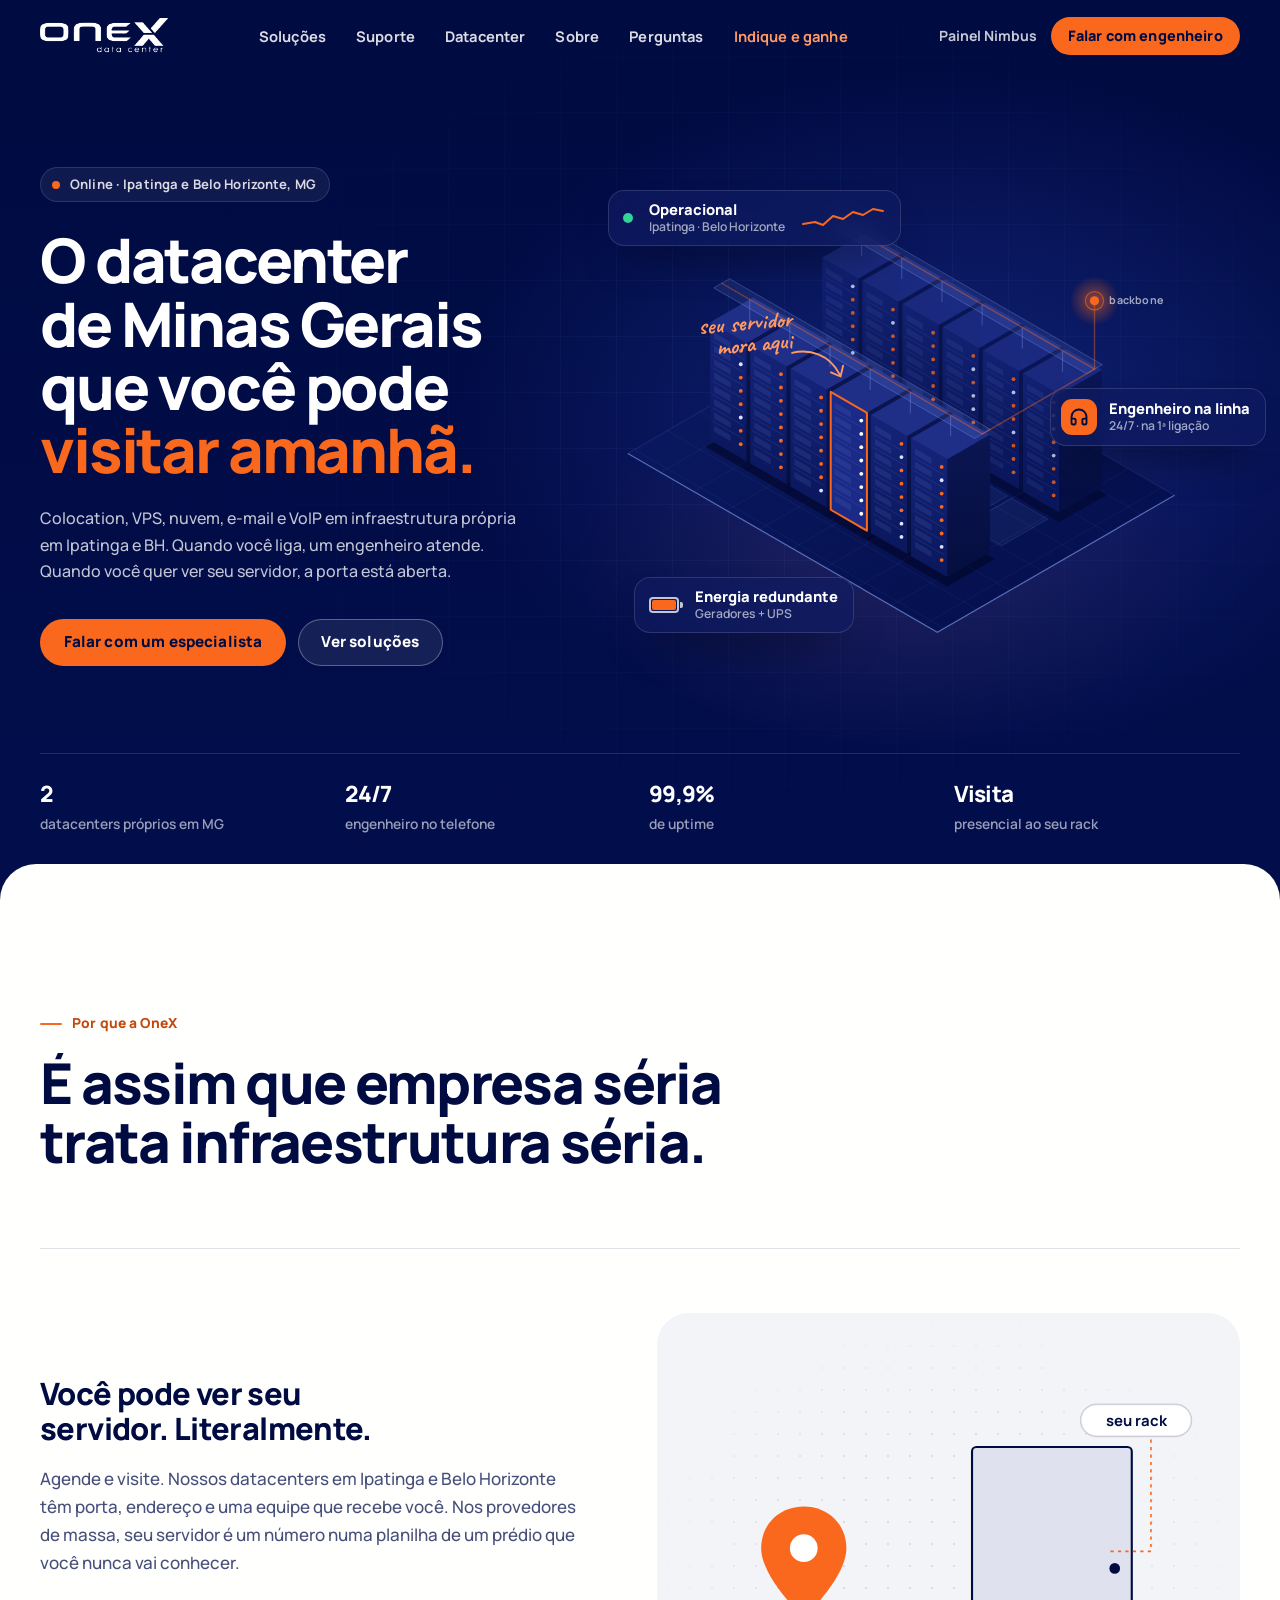
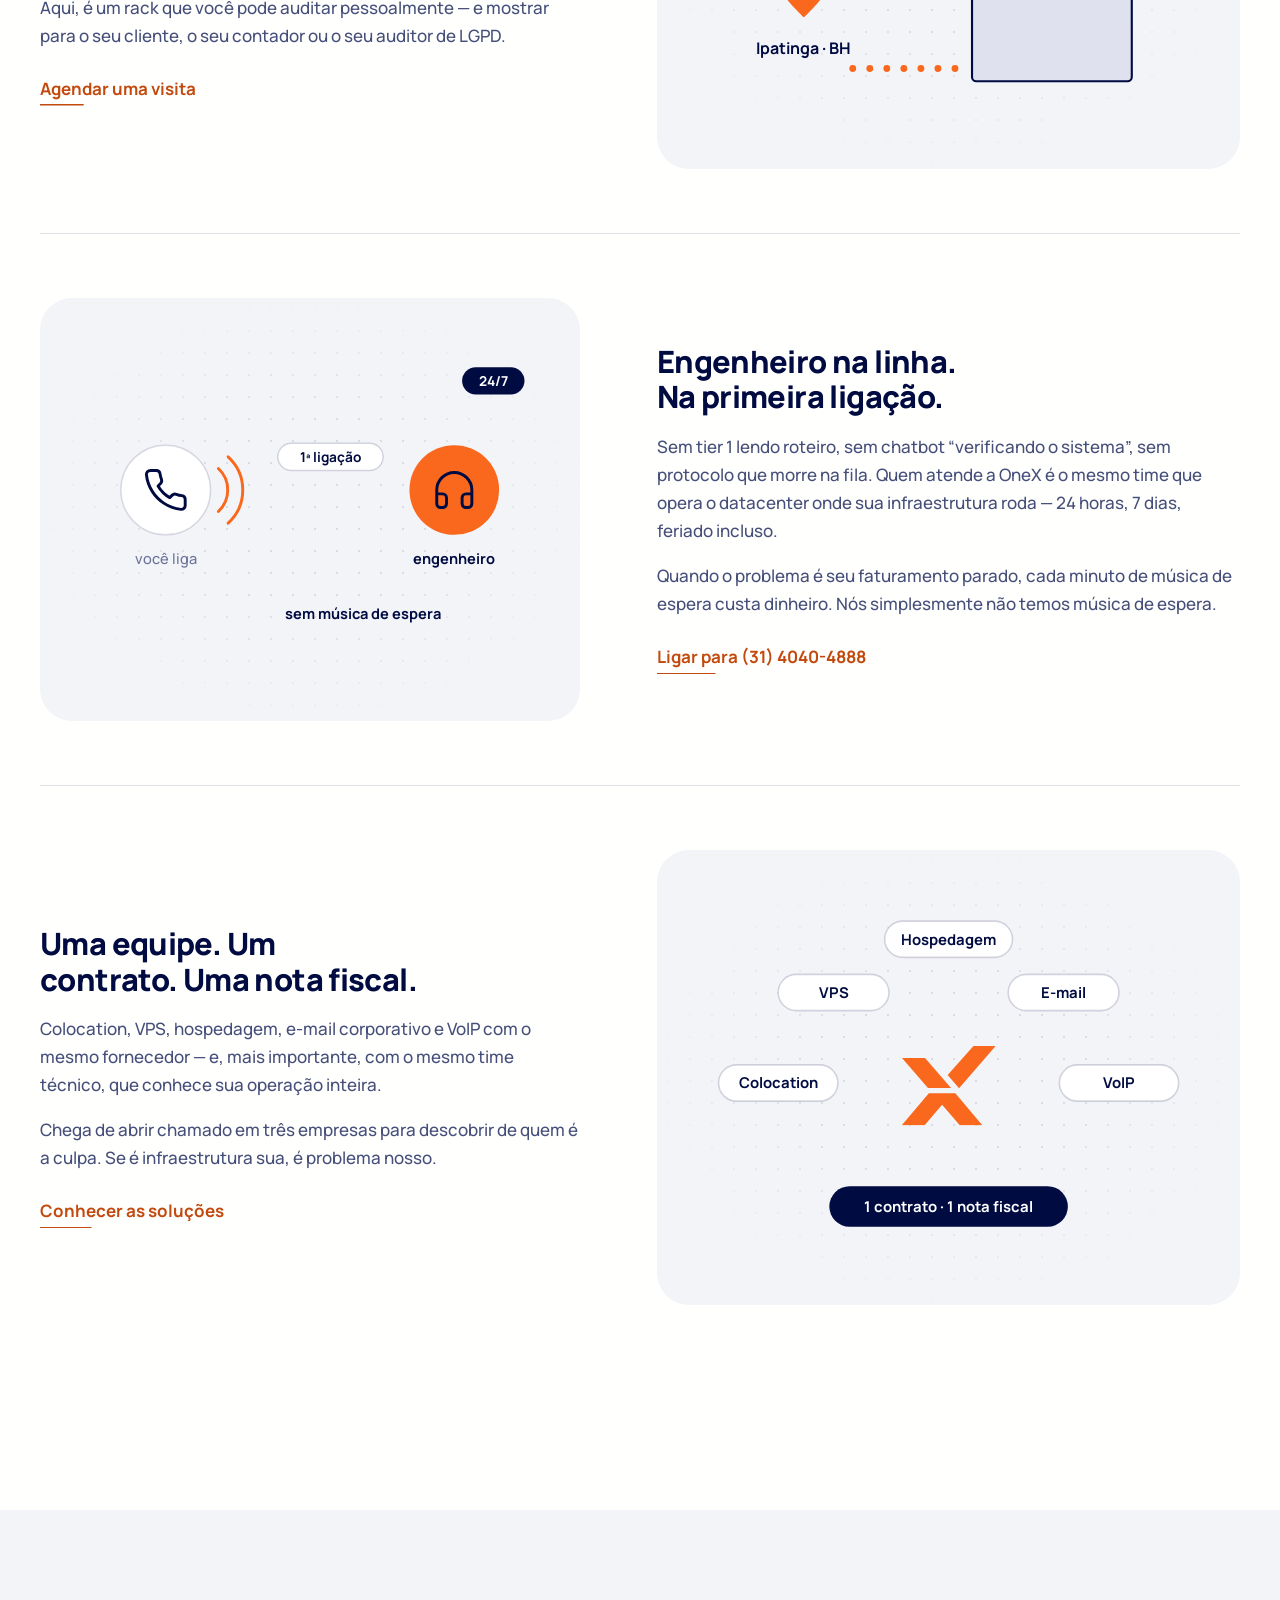
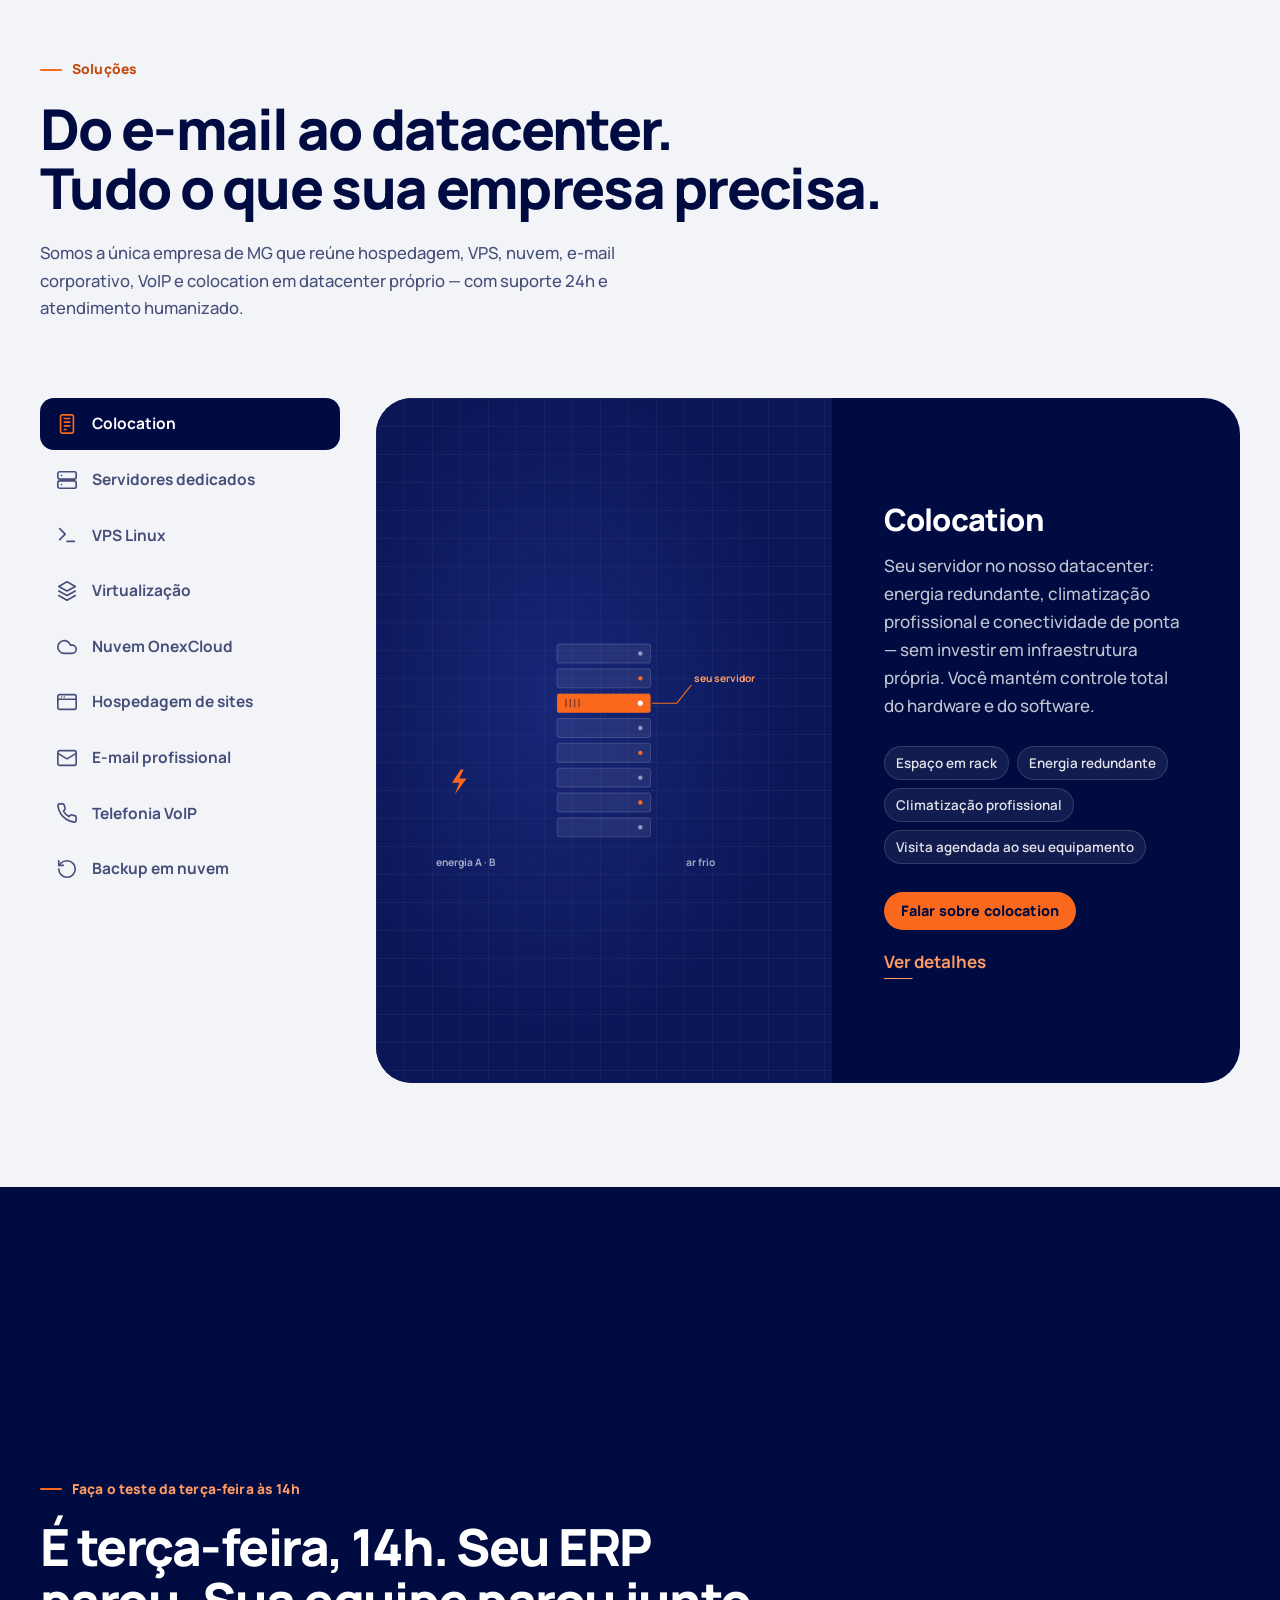
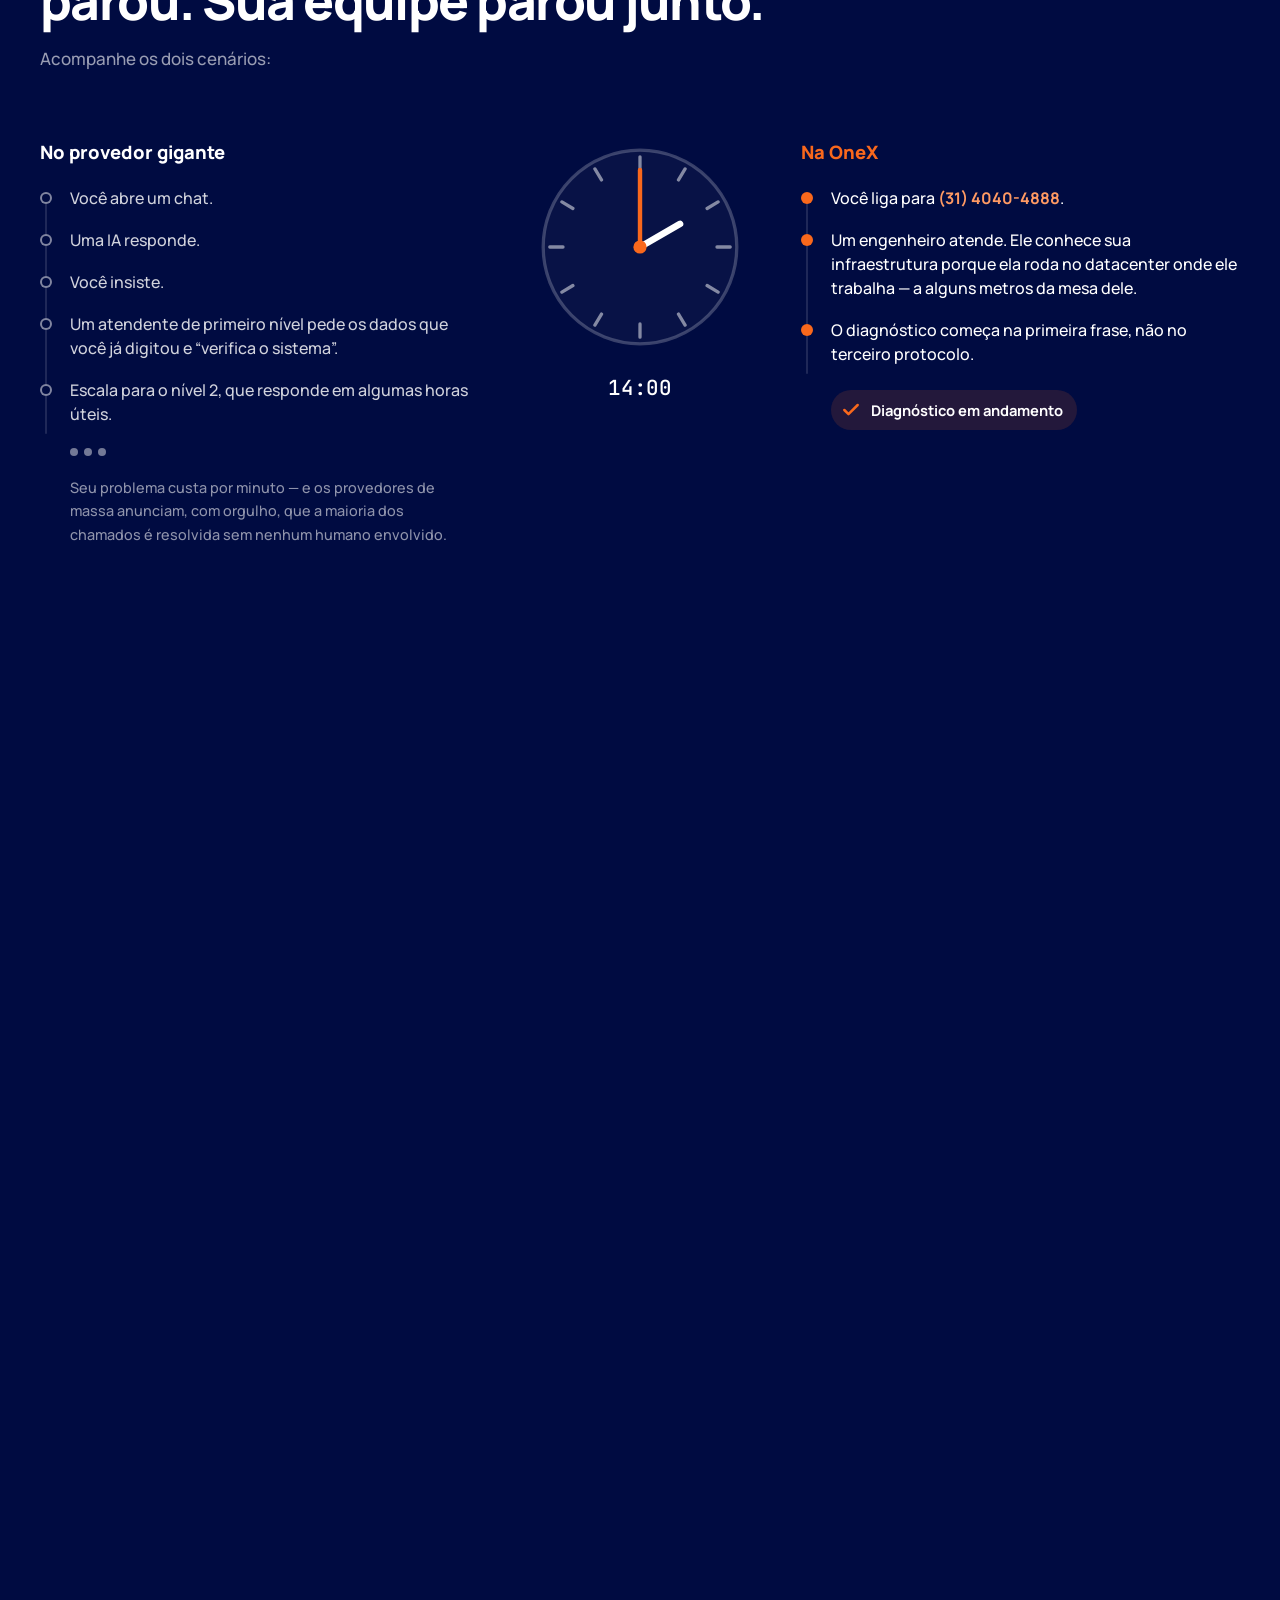
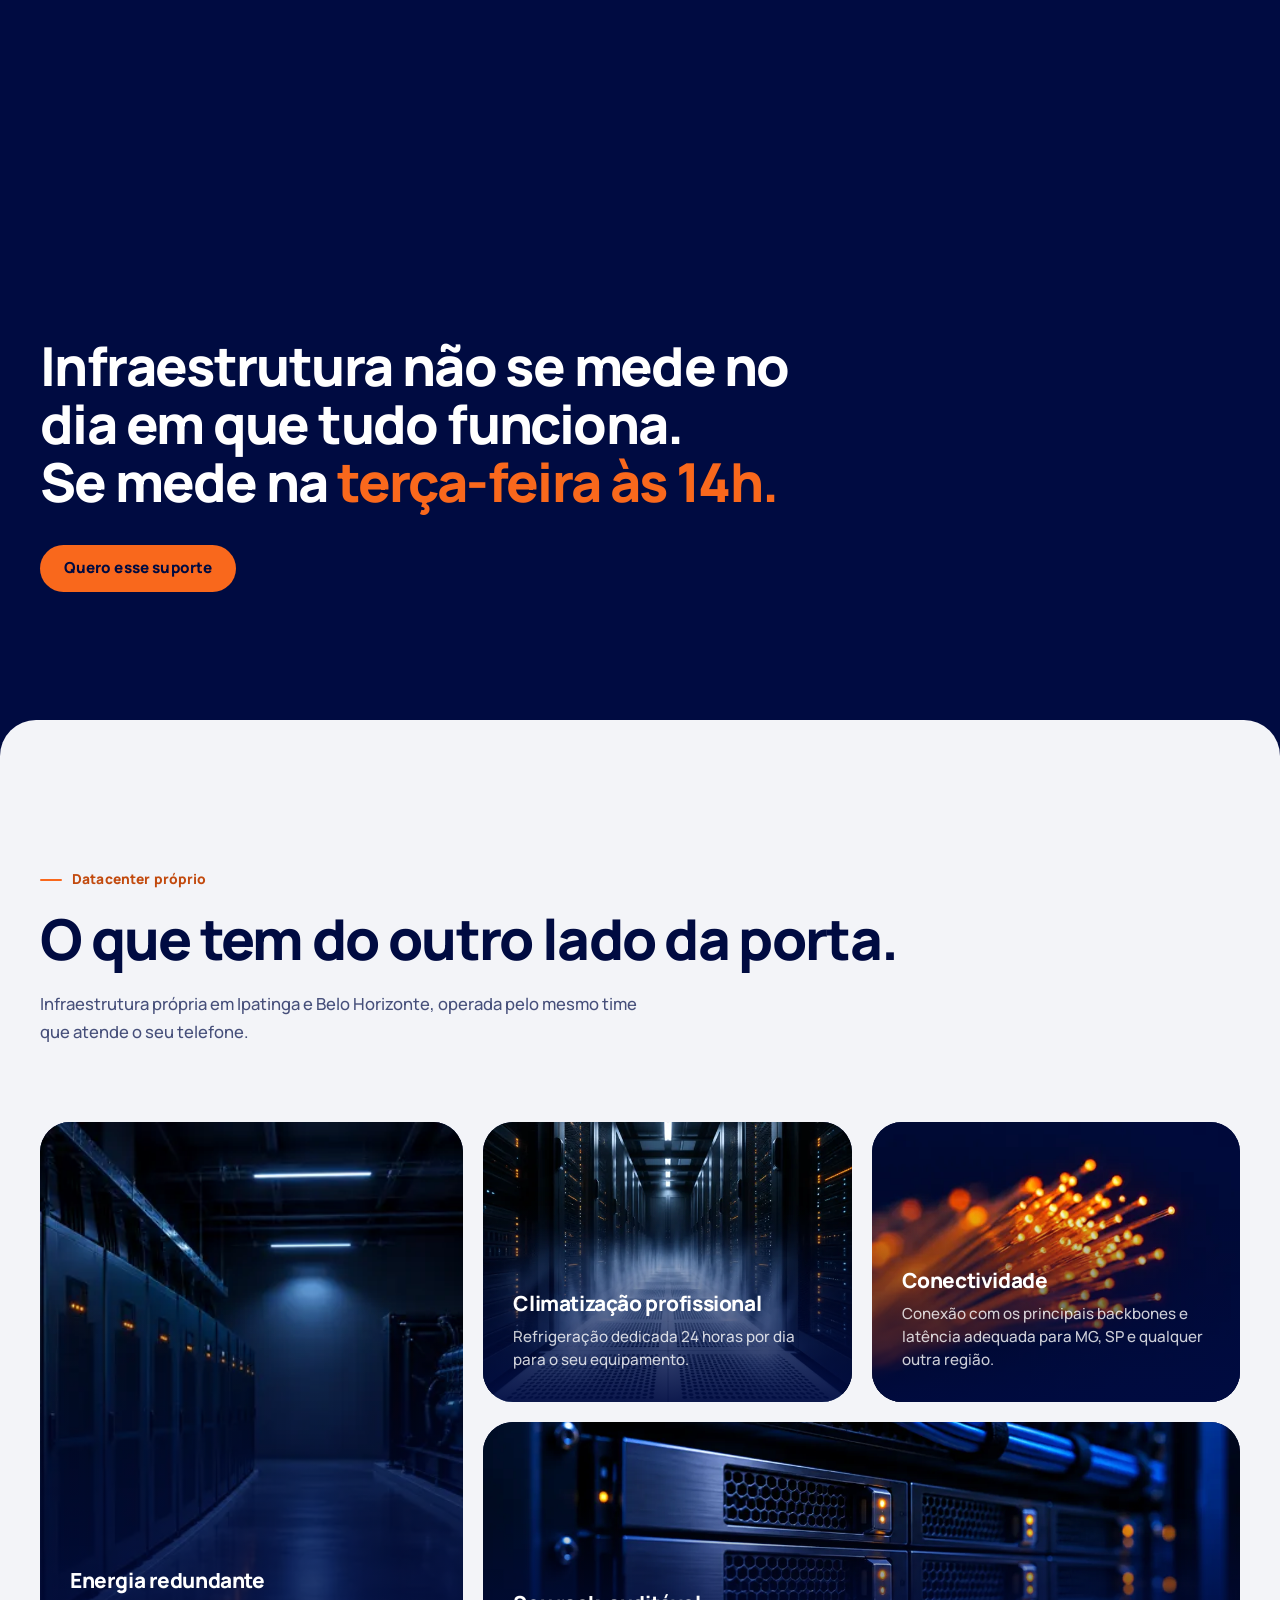
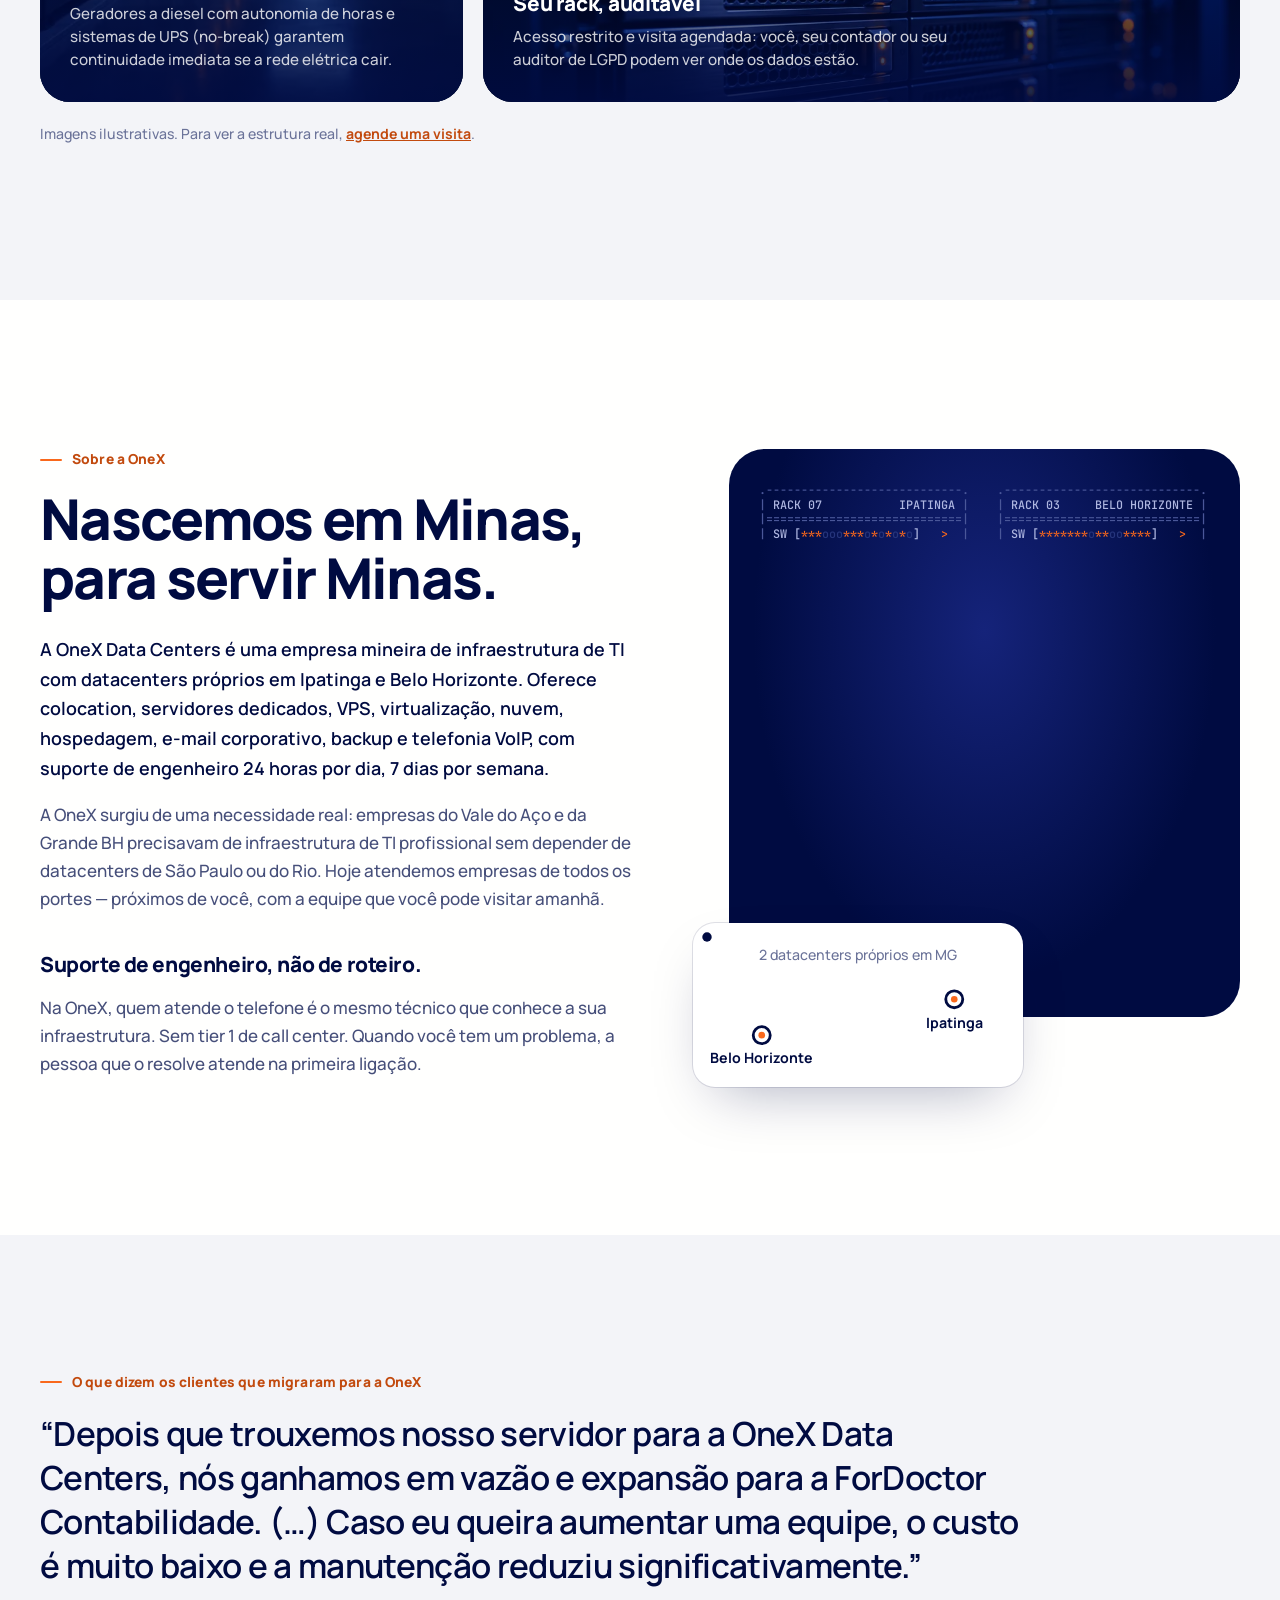
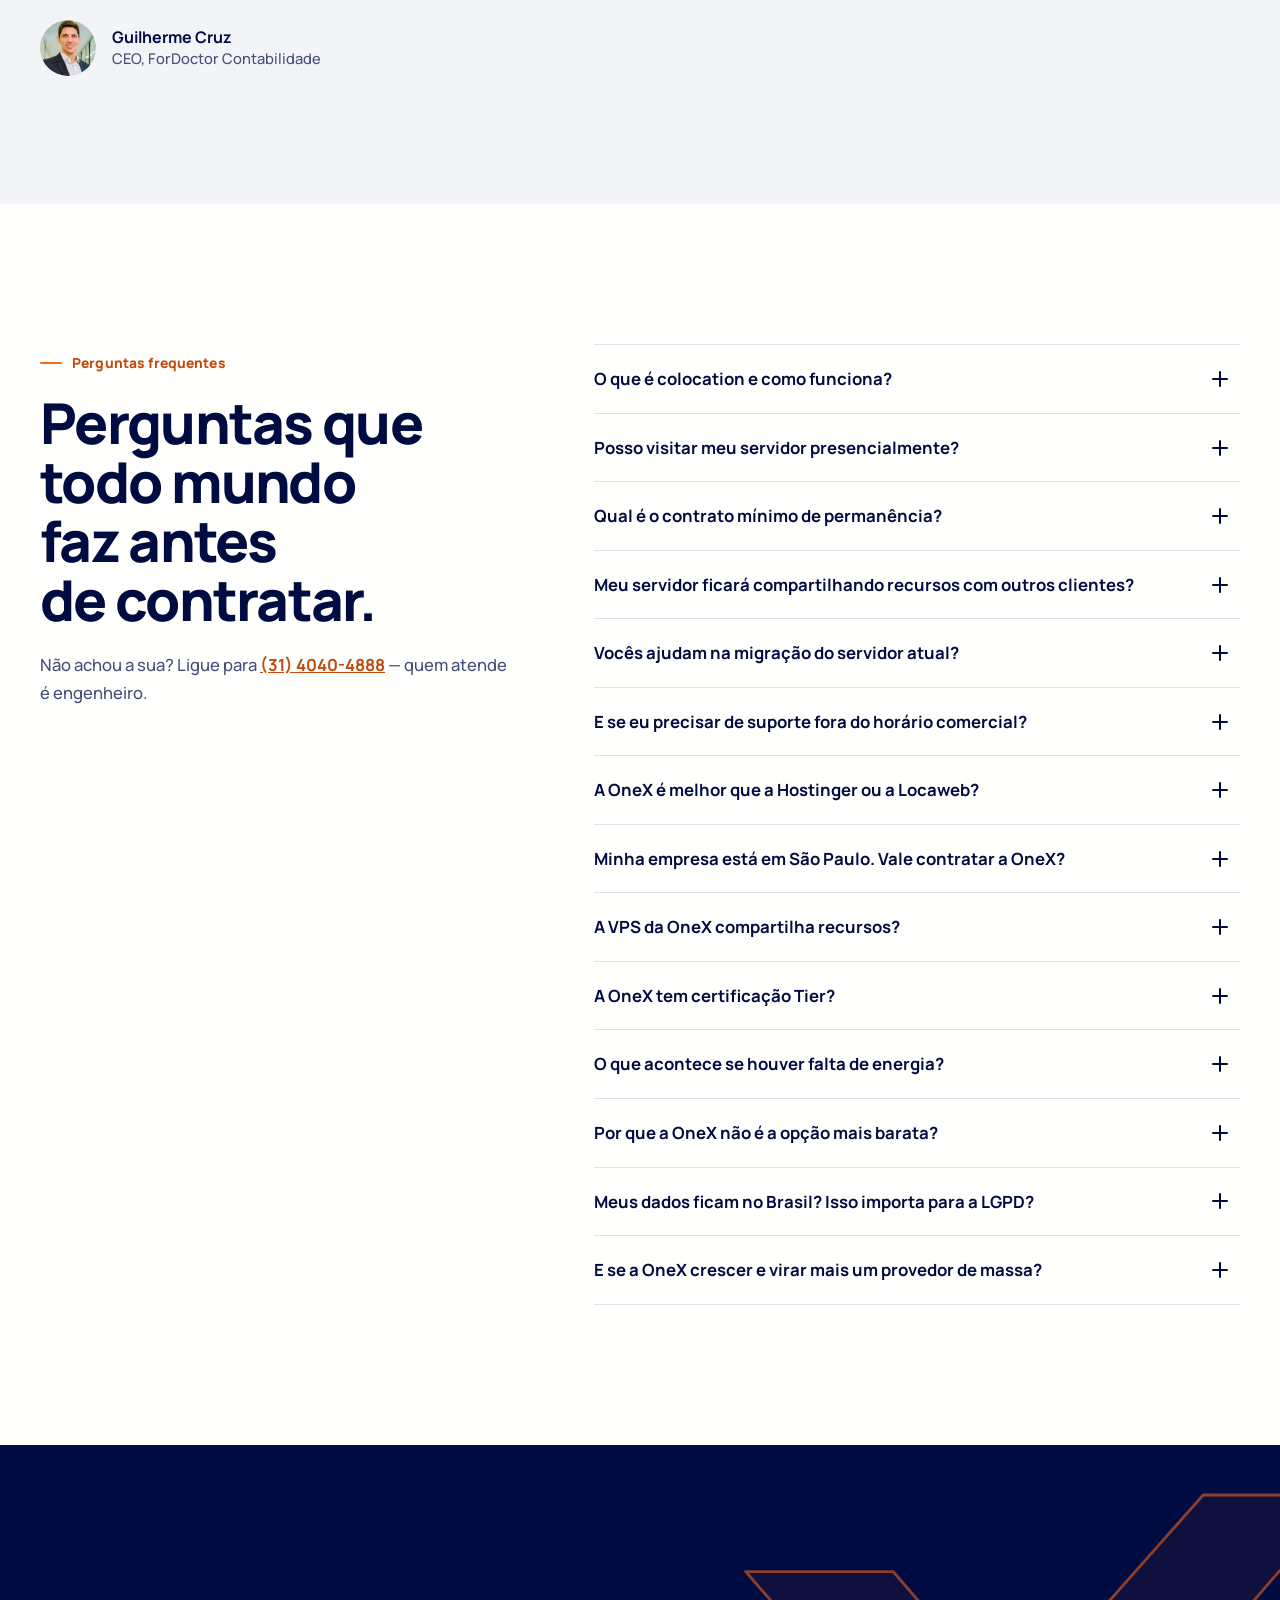
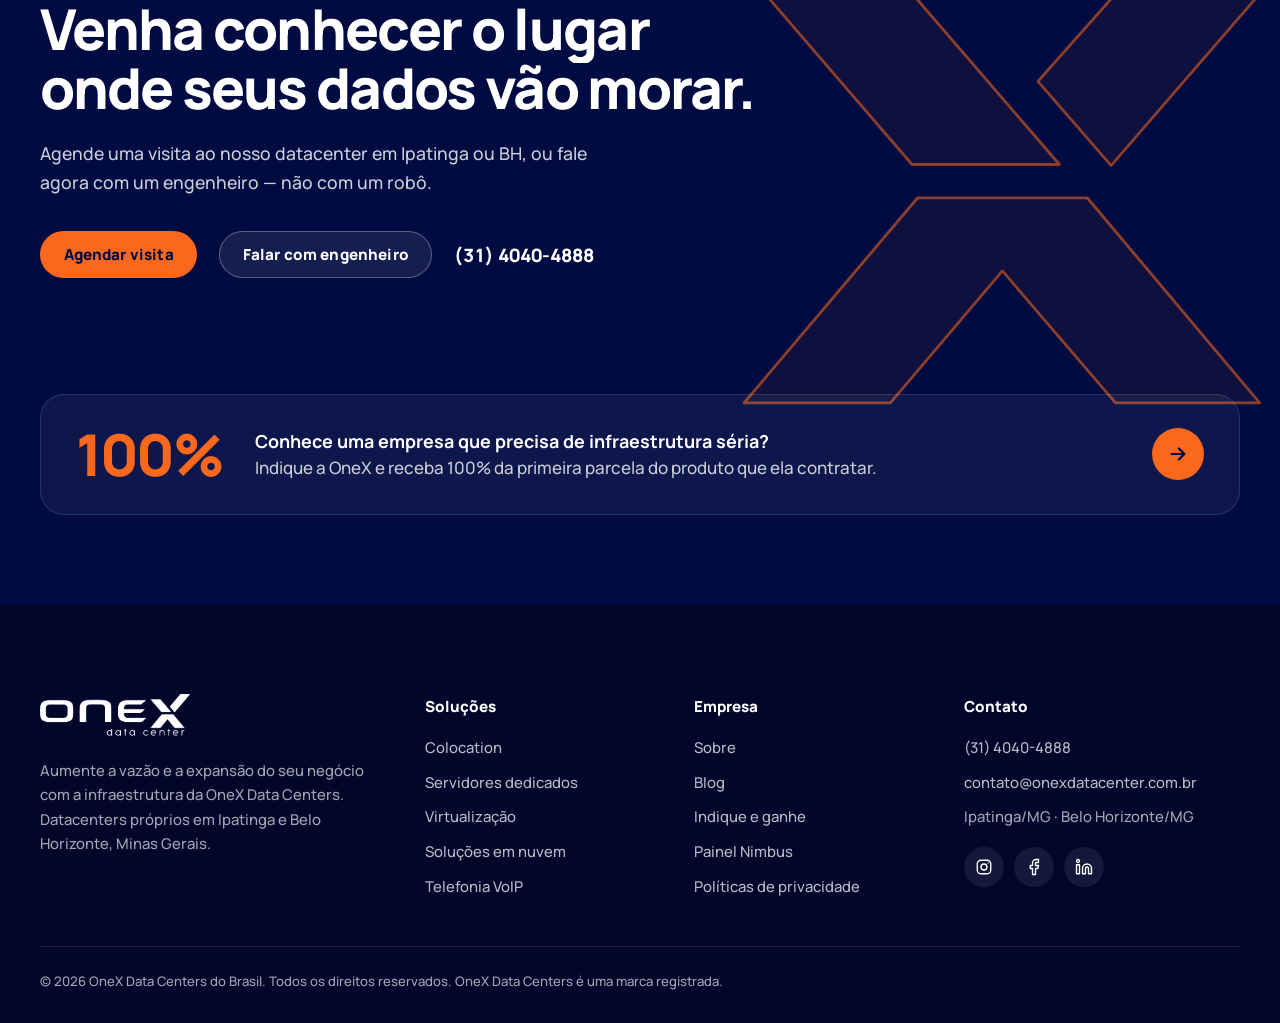
==== index.html @ 3e9af8ff "Site principal da OneX Data Centers Nova home em HTML, CSS e JS puros (sem build): intro "power on"," ====
<!doctype html>
<html lang="pt-BR">
<head>
<meta charset="utf-8">
<meta name="viewport" content="width=device-width, initial-scale=1">
<title>OneX Data Centers | Datacenter em Minas Gerais: colocation, VPS, cloud e VoIP</title>
<meta name="description" content="Datacenter próprio em Ipatinga e Belo Horizonte (MG). Colocation, servidores dedicados, VPS, nuvem, hospedagem, e-mail corporativo e telefonia VoIP com engenheiro no telefone 24/7. Agende uma visita.">
<link rel="canonical" href="https://onexdc.com.br/">
<meta name="robots" content="index, follow, max-image-preview:large, max-snippet:-1">
<meta name="theme-color" content="#000B41">
<meta name="color-scheme" content="light">
<meta name="author" content="OneX Data Centers">
<meta name="geo.region" content="BR-MG">
<meta name="geo.placename" content="Ipatinga; Belo Horizonte">

<meta property="og:locale" content="pt_BR">
<meta property="og:type" content="website">
<meta property="og:site_name" content="OneX Data Centers">
<meta property="og:title" content="OneX Data Centers: o datacenter de Minas Gerais que você pode visitar">
<meta property="og:description" content="Colocation, VPS, nuvem, e-mail e VoIP em infraestrutura própria em Ipatinga e BH. Quando você liga, um engenheiro atende.">
<meta property="og:url" content="https://onexdc.com.br/">
<meta property="og:image" content="https://onexdc.com.br/assets/img/og-onex.jpg">
<meta property="og:image:width" content="1200">
<meta property="og:image:height" content="630">
<meta property="og:image:alt" content="Ilustração isométrica de um datacenter com racks de luzes laranja sobre azul-marinho e o título O datacenter de Minas Gerais que você pode visitar amanhã">
<meta name="twitter:card" content="summary_large_image">
<meta name="twitter:title" content="OneX Data Centers: o datacenter de Minas Gerais que você pode visitar">
<meta name="twitter:description" content="Colocation, VPS, nuvem, e-mail e VoIP em infraestrutura própria em Ipatinga e BH, com engenheiro no telefone 24/7.">
<meta name="twitter:image" content="https://onexdc.com.br/assets/img/og-onex.jpg">

<link rel="icon" href="assets/img/favicon-32.png" sizes="32x32" type="image/png">
<link rel="apple-touch-icon" href="assets/img/apple-touch-icon.png">
<link rel="preconnect" href="https://fonts.googleapis.com">
<link rel="preconnect" href="https://fonts.gstatic.com" crossorigin>
<!-- Tipografia igual à da página OnexCloud: Manrope (texto) + Caveat (acento manuscrito); JetBrains Mono só no terminal/ASCII -->
<link rel="stylesheet" href="https://fonts.googleapis.com/css2?family=Manrope:wght@400;500;600;700;800;900&amp;family=Caveat:wght@600;700&amp;family=JetBrains+Mono:wght@400;500&amp;display=swap">
<link rel="stylesheet" href="assets/css/onex.css?v=1.0.0">

<!-- Decide antes da 1ª pintura: intro (1x por sessão), modo estático (?fx=0) e movimento reduzido -->
<script>(function(){var d=document.documentElement;d.classList.add("js");try{var q=location.search,rm=matchMedia("(prefers-reduced-motion: reduce)").matches;
if(/[?&]fx=0/.test(q)){d.classList.add("fx-off");return}
if(!rm)d.classList.add("fx");
if(/[?&]intro=0/.test(q))return;
var forcar=/[?&]intro=1/.test(q);
if(!forcar&&(rm||location.hash||document.hidden||window.pageYOffset>4||sessionStorage.getItem("onex-intro")==="1"))return;
d.classList.add("intro-active")}catch(e){}})();</script>

<!-- dados:inicio -->
<script type="application/ld+json">
{
  "@context": "https://schema.org",
  "@graph": [
    {
      "@type": "Organization",
      "@id": "https://onexdc.com.br/#organization",
      "name": "OneX Data Centers",
      "legalName": "OneX Data Centers do Brasil",
      "url": "https://onexdc.com.br/",
      "logo": "https://onexdc.com.br/wp-content/uploads/2024/10/Logo-cinza.webp",
      "image": "https://onexdc.com.br/assets/img/og-onex.jpg",
      "description": "Empresa mineira de infraestrutura de TI com datacenters próprios em Ipatinga e Belo Horizonte (MG). Oferece colocation, servidores dedicados, VPS, virtualização, nuvem, hospedagem, e-mail corporativo, backup e telefonia VoIP, com suporte de engenheiro 24 horas, 7 dias por semana.",
      "email": "contato@onexdatacenter.com.br",
      "telephone": "+55-31-4040-4888",
      "areaServed": [
        { "@type": "State", "name": "Minas Gerais" },
        { "@type": "Country", "name": "Brasil" }
      ],
      "location": [
        { "@type": "Place", "name": "Datacenter OneX Ipatinga", "address": { "@type": "PostalAddress", "addressLocality": "Ipatinga", "addressRegion": "MG", "addressCountry": "BR" } },
        { "@type": "Place", "name": "Datacenter OneX Belo Horizonte", "address": { "@type": "PostalAddress", "addressLocality": "Belo Horizonte", "addressRegion": "MG", "addressCountry": "BR" } }
      ],
      "contactPoint": [
        {
          "@type": "ContactPoint",
          "telephone": "+55-31-4040-4888",
          "contactType": "technical support",
          "availableLanguage": "pt-BR",
          "hoursAvailable": { "@type": "OpeningHoursSpecification", "dayOfWeek": ["Monday", "Tuesday", "Wednesday", "Thursday", "Friday", "Saturday", "Sunday"], "opens": "00:00", "closes": "23:59" }
        },
        { "@type": "ContactPoint", "telephone": "+55-31-4040-4888", "email": "contato@onexdatacenter.com.br", "contactType": "sales", "availableLanguage": "pt-BR" }
      ],
      "sameAs": [
        "https://www.instagram.com/onexdc/",
        "https://www.facebook.com/onexdcenter/",
        "https://www.linkedin.com/company/onex-dc/"
      ],
      "hasOfferCatalog": {
        "@type": "OfferCatalog",
        "name": "Soluções OneX Data Centers",
        "itemListElement": [
          { "@type": "Offer", "itemOffered": { "@type": "Service", "name": "Colocation", "description": "Seu servidor no datacenter da OneX com energia redundante, climatização profissional e conectividade." } },
          { "@type": "Offer", "itemOffered": { "@type": "Service", "name": "Servidores dedicados", "description": "Servidores e área dedicada sob medida, com 100% dos recursos para a sua aplicação." } },
          { "@type": "Offer", "itemOffered": { "@type": "Service", "name": "VPS Linux", "description": "4 GB de RAM, 2 vCPU dedicadas, 120 GB, acesso root, IP dedicado e transferência ilimitada." } },
          { "@type": "Offer", "itemOffered": { "@type": "Service", "name": "Virtualização", "description": "Máquinas virtuais isoladas com failover automático e snapshots." } },
          { "@type": "Offer", "itemOffered": { "@type": "Service", "name": "OnexCloud (nuvem corporativa)", "description": "Arquivos, calendários e contatos sincronizados numa nuvem hospedada em Minas Gerais, com backup incluso." } },
          { "@type": "Offer", "priceSpecification": { "@type": "UnitPriceSpecification", "price": "29.90", "priceCurrency": "BRL", "unitCode": "MON" }, "itemOffered": { "@type": "Service", "name": "Hospedagem de sites", "description": "2 vCPU, 4 GB de RAM, 20 GB SSD, tráfego e banco de dados ilimitados." } },
          { "@type": "Offer", "itemOffered": { "@type": "Service", "name": "E-mail profissional com domínio", "description": "Antispam, antivírus, SSL, POP3 e IMAP e 10 GB por usuário em datacenter mineiro." } },
          { "@type": "Offer", "priceSpecification": { "@type": "UnitPriceSpecification", "price": "99.00", "priceCurrency": "BRL", "unitCode": "MON" }, "itemOffered": { "@type": "Service", "name": "Telefonia VoIP — Plano Essencial", "description": "Chamadas locais ilimitadas." } },
          { "@type": "Offer", "priceSpecification": { "@type": "UnitPriceSpecification", "price": "199.00", "priceCurrency": "BRL", "unitCode": "MON" }, "itemOffered": { "@type": "Service", "name": "Telefonia VoIP — Plano Profissional", "description": "Ligações nacionais e internacionais e PABX virtual." } },
          { "@type": "Offer", "itemOffered": { "@type": "Service", "name": "Backup em nuvem", "description": "Backup automatizado diário com retenção configurável, restaurado a partir do datacenter em MG." } }
        ]
      }
    },
    {
      "@type": "WebSite",
      "@id": "https://onexdc.com.br/#website",
      "url": "https://onexdc.com.br/",
      "name": "OneX Data Centers",
      "inLanguage": "pt-BR",
      "publisher": { "@id": "https://onexdc.com.br/#organization" }
    },
    {
      "@type": "WebPage",
      "@id": "https://onexdc.com.br/#webpage",
      "url": "https://onexdc.com.br/",
      "name": "OneX Data Centers | Datacenter em Minas Gerais: colocation, VPS, cloud e VoIP",
      "description": "Datacenter próprio em Ipatinga e Belo Horizonte (MG). Colocation, servidores dedicados, VPS, nuvem, hospedagem, e-mail corporativo e telefonia VoIP com engenheiro no telefone 24/7.",
      "inLanguage": "pt-BR",
      "isPartOf": { "@id": "https://onexdc.com.br/#website" },
      "about": { "@id": "https://onexdc.com.br/#organization" },
      "primaryImageOfPage": { "@type": "ImageObject", "url": "https://onexdc.com.br/assets/img/og-onex.jpg", "width": 1200, "height": 630 },
      "speakable": { "@type": "SpeakableSpecification", "cssSelector": [".hero__titulo", ".hero__texto", "#resumo"] }
    }
  ]
}
</script>
<!-- dados:fim -->
<!-- faq-jsonld:inicio -->
<script type="application/ld+json">
{
  "@context": "https://schema.org",
  "@type": "FAQPage",
  "@id": "https://onexdc.com.br/#faq",
  "mainEntity": [
    {
      "@type": "Question",
      "name": "O que é colocation e como funciona?",
      "acceptedAnswer": {
        "@type": "Answer",
        "text": "Colocation é trazer o seu servidor físico para o datacenter da OneX: nós fornecemos espaço em rack, energia redundante, refrigeração e conectividade, e você mantém controle total do hardware e do software."
      }
    },
    {
      "@type": "Question",
      "name": "Posso visitar meu servidor presencialmente?",
      "acceptedAnswer": {
        "@type": "Answer",
        "text": "Sim. Agendando com a nossa equipe, você pode ir pessoalmente ao datacenter para manutenção ou inspeção. Você sempre sabe onde o seu equipamento está."
      }
    },
    {
      "@type": "Question",
      "name": "Qual é o contrato mínimo de permanência?",
      "acceptedAnswer": {
        "@type": "Answer",
        "text": "Os contratos começam em 12 meses, sem cláusulas abusivas. Há flexibilidade para diferentes necessidades — fale com a nossa equipe."
      }
    },
    {
      "@type": "Question",
      "name": "Meu servidor ficará compartilhando recursos com outros clientes?",
      "acceptedAnswer": {
        "@type": "Answer",
        "text": "Não. No colocation o seu servidor é exclusivo — hardware dedicado, sem impacto de outros clientes. Essa é a principal diferença entre colocation e hospedagem compartilhada."
      }
    },
    {
      "@type": "Question",
      "name": "Vocês ajudam na migração do servidor atual?",
      "acceptedAnswer": {
        "@type": "Answer",
        "text": "Sim. A equipe técnica da OneX cuida da migração: mapeia seus serviços atuais, define uma janela com mínimo impacto e executa a transferência com acompanhamento em tempo real. Para a maioria dos clientes, o processo termina em menos de 24 horas sem interrupção do serviço."
      }
    },
    {
      "@type": "Question",
      "name": "E se eu precisar de suporte fora do horário comercial?",
      "acceptedAnswer": {
        "@type": "Answer",
        "text": "A estrutura da OneX opera 24 horas por dia, 7 dias por semana, incluindo feriados. Para clientes com monitoramento ativo, acompanhamos qualquer anomalia em tempo real."
      }
    },
    {
      "@type": "Question",
      "name": "A OneX é melhor que a Hostinger ou a Locaweb?",
      "acceptedAnswer": {
        "@type": "Answer",
        "text": "Depende do que você precisa. Se a prioridade é preço baixo e autoatendimento, talvez não. Se você quer suporte real com engenheiro, dados em datacenter próprio no Brasil, possibilidade de visita presencial e SLA com contrato, a OneX entrega o que provedores nacionais de massa não conseguem: infraestrutura própria em Minas Gerais, atendimento 24/7 e sem burocracia."
      }
    },
    {
      "@type": "Question",
      "name": "Minha empresa está em São Paulo. Vale contratar a OneX?",
      "acceptedAnswer": {
        "@type": "Answer",
        "text": "Sim. A OneX atende clientes de todo o Brasil. Para empresas que precisam de compliance, auditoria presencial ou simplesmente querem saber onde seus dados estão fisicamente, ter um datacenter visitável em MG é um diferencial real — e a conexão com os principais backbones garante latência adequada para SP e qualquer outra região."
      }
    },
    {
      "@type": "Question",
      "name": "A VPS da OneX compartilha recursos?",
      "acceptedAnswer": {
        "@type": "Answer",
        "text": "Não. As VPS da OneX têm recursos dedicados: CPU, memória RAM e armazenamento são alocados exclusivamente para o seu servidor, o que garante estabilidade e desempenho previsível, inclusive em picos de uso."
      }
    },
    {
      "@type": "Question",
      "name": "A OneX tem certificação Tier?",
      "acceptedAnswer": {
        "@type": "Answer",
        "text": "Os datacenters da OneX são projetados seguindo os padrões de infraestrutura Tier, com redundância de energia, refrigeração e conectividade. Para informações sobre certificações específicas e nível atual, fale com a equipe técnica."
      }
    },
    {
      "@type": "Question",
      "name": "O que acontece se houver falta de energia?",
      "acceptedAnswer": {
        "@type": "Answer",
        "text": "Seus servidores continuam funcionando. O datacenter opera com energia redundante: geradores a diesel com autonomia de horas e sistemas de UPS (no-break) que garantem continuidade imediata quando a rede elétrica cai."
      }
    },
    {
      "@type": "Question",
      "name": "Por que a OneX não é a opção mais barata?",
      "acceptedAnswer": {
        "@type": "Answer",
        "text": "Porque R$ 5,99 por mês não paga um engenheiro de plantão, energia redundante com geradores e um datacenter que recebe visitas. O preço da OneX paga exatamente isso. Se o seu projeto é um site pessoal, um provedor de massa provavelmente resolve; se é a operação da sua empresa, o barato aparece na fatura da primeira parada."
      }
    },
    {
      "@type": "Question",
      "name": "Meus dados ficam no Brasil? Isso importa para a LGPD?",
      "acceptedAnswer": {
        "@type": "Answer",
        "text": "Ficam em Minas Gerais, em datacenter próprio, com endereço que você pode visitar e auditar. Para compliance e LGPD, saber a localização física e a jurisdição dos seus dados virou item de auditoria — e “em algum lugar da nuvem” não é uma resposta que passa em auditoria."
      }
    },
    {
      "@type": "Question",
      "name": "E se a OneX crescer e virar mais um provedor de massa?",
      "acceptedAnswer": {
        "@type": "Answer",
        "text": "O modelo da OneX é o oposto do volume: atender menos clientes, com mais profundidade, e o engenheiro que atende o telefone continua sendo quem opera o datacenter. No dia em que um chatbot atender por nós, pode cobrar esta página."
      }
    }
  ]
}
</script>
<!-- faq-jsonld:fim -->
</head>
<body>
<a class="pular" href="#conteudo">Pular para o conteúdo</a>

<!-- Símbolo X oficial (polígonos medidos no alfa do PNG oficial, viewBox 541×458) -->
<svg width="0" height="0" class="sprite" aria-hidden="true" focusable="false">
  <symbol id="x-onex" viewBox="0 0 541 458">
    <path d="M1.5 69 L134.5 69 L284.5 243 L151.5 243 Z"/>
    <path d="M414 0 L542 0 L331 244 L265 168 Z"/>
    <path d="M156.6 273 L309.5 273 L465 458 L335 458 L233 339 L132 458 L0 458 Z"/>
  </symbol>
</svg>

<header class="topo" data-topo>
  <div class="topo__barra">
    <a class="topo__logo" href="#topo" aria-label="OneX Data Centers, voltar ao início">
      <img class="topo__logo-claro" src="assets/img/logo-onex-branco.webp" width="866" height="250" alt="OneX Data Center">
      <img class="topo__logo-escuro" src="assets/img/logo-onex-cinza.webp" width="866" height="250" alt="" aria-hidden="true">
    </a>
    <nav class="topo__nav" aria-label="Seções">
      <a href="#solucoes">Soluções</a>
      <a href="#suporte">Suporte</a>
      <a href="#datacenter">Datacenter</a>
      <a href="#sobre">Sobre</a>
      <a href="#perguntas">Perguntas</a>
      <a href="../indicacao-onex/index.html" class="topo__nav-destaque">Indique e ganhe</a>
    </nav>
    <div class="topo__acoes">
      <a class="topo__painel" href="https://nimbus.onexdatacenter.com.br" rel="noopener">Painel Nimbus</a>
      <a class="btn btn--laranja btn--sm" href="https://wa.me/553140404888?text=Ol%C3%A1!%20Quero%20falar%20com%20um%20engenheiro%20da%20OneX%20sobre%20minha%20infraestrutura." rel="noopener" target="_blank">Falar com engenheiro</a>
      <button class="topo__menu" type="button" aria-expanded="false" aria-controls="menu" aria-label="Abrir menu" data-menu-botao><span></span><span></span></button>
    </div>
  </div>
</header>

<div class="menu" id="menu" data-menu hidden>
  <nav class="menu__nav" aria-label="Menu">
    <a href="#solucoes" style="--i:0">Soluções</a>
    <a href="#suporte" style="--i:1">Suporte</a>
    <a href="#datacenter" style="--i:2">Datacenter</a>
    <a href="#sobre" style="--i:3">Sobre</a>
    <a href="#perguntas" style="--i:4">Perguntas</a>
    <a href="../indicacao-onex/index.html" style="--i:5">Indique e ganhe</a>
  </nav>
  <div class="menu__rodape">
    <a class="btn btn--laranja" href="https://wa.me/553140404888?text=Ol%C3%A1!%20Quero%20falar%20com%20um%20engenheiro%20da%20OneX%20sobre%20minha%20infraestrutura." rel="noopener" target="_blank">Falar com engenheiro</a>
    <a class="menu__tel" href="tel:+553140404888">(31) 4040-4888</a>
    <a class="menu__tel" href="https://nimbus.onexdatacenter.com.br" rel="noopener">Painel Nimbus</a>
  </div>
</div>

<main id="conteudo" tabindex="-1">

  <!-- ============ HERO: datacenter isométrico animado ============ -->
  <section class="hero" id="topo" aria-labelledby="hero-titulo" data-hero>
    <div class="hero__grade">
      <div class="hero__conteudo">
        <p class="hero__status"><span class="led" aria-hidden="true"></span>Online · Ipatinga e Belo Horizonte, MG</p>
        <h1 id="hero-titulo" class="hero__titulo">
          <span class="ln" style="--n:0"><span>O datacenter de Minas Gerais</span></span>
          <span class="ln" style="--n:1"><span>que você pode <em>visitar amanhã.</em></span></span>
        </h1>
        <p class="hero__texto">Colocation, VPS, nuvem, e-mail e VoIP em infraestrutura própria em Ipatinga e BH. Quando você liga, um engenheiro atende. Quando você quer ver seu servidor, a porta está aberta.</p>
        <div class="hero__ctas">
          <a class="btn btn--laranja" href="https://wa.me/553140404888?text=Ol%C3%A1!%20Vim%20pelo%20site%20da%20OneX%20e%20quero%20falar%20com%20um%20especialista." rel="noopener" target="_blank">Falar com um especialista</a>
          <a class="btn btn--vidro" href="#solucoes">Ver soluções</a>
        </div>
      </div>

      <div class="hero__visual" data-hero-visual>
        <div class="hv-palco" data-hv-camada="1">
<!-- hero-cena:inicio -->
<svg class="hv-cena" viewBox="-310.8 -164.0 795.3 569.8" role="img" aria-label="Ilustração animada de um datacenter: duas fileiras de racks com luzes acesas, calhas de fibra levando pulsos de dados, ar frio subindo pelo corredor e o seu rack destacado em laranja." focusable="false">
<defs><linearGradient id="hv-g-piso" x1="0" y1="0" x2="1" y2="1"><stop offset="0" stop-color="#0B1A63"/><stop offset="1" stop-color="#030E4A"/></linearGradient><linearGradient id="hv-g-frente" x1="0" y1="0" x2="0" y2="1"><stop offset="0" stop-color="#15247A"/><stop offset="1" stop-color="#0A175C"/></linearGradient><linearGradient id="hv-g-lado" x1="0" y1="0" x2="0" y2="1"><stop offset="0" stop-color="#0B1652"/><stop offset="1" stop-color="#050E3F"/></linearGradient><radialGradient id="hv-g-brilho"><stop offset="0" stop-color="#F9681C" stop-opacity=".55"/><stop offset="1" stop-color="#F9681C" stop-opacity="0"/></radialGradient></defs>
<g class="hv-chao">
<polygon class="hv-piso" points="0.0,0.0 374.5,216.2 87.6,381.8 -286.8,165.6"/>
<path class="hv-grade" d="M39.8,23.0L-247.0,188.6M79.7,46.0L-207.2,211.6M119.5,69.0L-167.3,234.6M159.3,92.0L-127.5,257.6M199.2,115.0L-87.6,280.6M239.0,138.0L-47.8,303.6M278.9,161.0L-8.0,326.6M318.7,184.0L31.9,349.6M358.5,207.0L71.7,372.6M-39.8,23.0L334.6,239.2M-79.7,46.0L294.8,262.2M-119.5,69.0L255.0,285.2M-159.3,92.0L215.1,308.2M-199.2,115.0L175.3,331.2M-239.0,138.0L135.4,354.2M-278.9,161.0L95.6,377.2"/>
<path class="hv-borda d" pathLength="1" d="M-286.8,165.6L87.6,381.8L374.5,216.2"/>
<polygon class="hv-ladrilho" points="-65.7,79.4 -21.9,104.7 -77.7,136.8 -121.5,111.5"/>
<polygon class="hv-ladrilho" points="-17.1,107.4 26.7,132.7 -29.1,164.9 -72.9,139.6"/>
<polygon class="hv-ladrilho" points="31.5,135.5 75.3,160.8 19.5,193.0 -24.3,167.7"/>
<polygon class="hv-ladrilho" points="80.1,163.5 123.9,188.8 68.1,221.0 24.3,195.7"/>
<polygon class="hv-ladrilho" points="128.7,191.6 172.5,216.9 116.7,249.1 72.9,223.8"/>
<polygon class="hv-ladrilho" points="177.3,219.7 221.1,245.0 165.3,277.2 121.5,251.9"/>
</g>
<g class="hv-rack hv-rack--fundo" style="--i:0"><polygon class="hv-sombra" points="0.0,46.0 49.8,74.8 -8.0,108.1 -57.8,79.4"/><polygon class="hv-lado" points="43.8,66.7 -8.0,96.6 -8.0,-46.0 43.8,-75.9"/><polygon class="hv-frente" points="-51.8,71.3 -8.0,96.6 -8.0,-46.0 -51.8,-71.3"/><polygon class="hv-topo" points="0.0,-101.2 43.8,-75.9 -8.0,-46.0 -51.8,-71.3"/><path class="hv-u" d="M-49.0,48.1L-10.8,70.1M-49.0,32.0L-10.8,54.1M-49.0,15.9L-10.8,38.0M-49.0,-0.2L-10.8,21.9M-49.0,-16.3L-10.8,5.8M-49.0,-32.4L-10.8,-10.4M-49.0,-48.5L-10.8,-26.5"/><polygon class="hv-gaveta" points="-47.0,61.2 -27.1,72.7 -27.1,65.3 -47.0,53.8"/><polygon class="hv-gaveta" points="-47.0,45.1 -27.1,56.6 -27.1,49.2 -47.0,37.7"/><polygon class="hv-gaveta" points="-47.0,29.0 -27.1,40.5 -27.1,33.1 -47.0,21.6"/><polygon class="hv-gaveta" points="-47.0,12.9 -27.1,24.4 -27.1,17.0 -47.0,5.5"/><polygon class="hv-gaveta" points="-47.0,-3.2 -27.1,8.3 -27.1,0.9 -47.0,-10.6"/><polygon class="hv-gaveta" points="-47.0,-19.3 -27.1,-7.8 -27.1,-15.2 -47.0,-26.7"/><polygon class="hv-gaveta" points="-47.0,-35.4 -27.1,-23.9 -27.1,-31.3 -47.0,-42.8"/><polygon class="hv-gaveta" points="-47.0,-51.5 -27.1,-40.0 -27.1,-47.4 -47.0,-58.9"/><circle class="hv-led" cx="-14.7" cy="76.1" r="2.3" style="--t:2.86s;--d:0.23s"/><circle class="hv-led" cx="-14.7" cy="60.0" r="2.3" style="--t:2.55s;--d:1.01s"/><circle class="hv-led hv-led--b" cx="-14.7" cy="43.9" r="2.3" style="--t:3.69s;--d:1.18s"/><circle class="hv-led" cx="-14.7" cy="27.8" r="2.3" style="--t:2.14s;--d:1.56s"/><circle class="hv-led" cx="-14.7" cy="11.7" r="2.3" style="--t:1.60s;--d:1.00s"/><circle class="hv-led" cx="-14.7" cy="-4.4" r="2.3" style="--t:3.15s;--d:0.32s"/><circle class="hv-led" cx="-14.7" cy="-20.5" r="2.3" style="--t:2.67s;--d:0.35s"/><circle class="hv-led hv-led--b" cx="-14.7" cy="-36.6" r="2.3" style="--t:3.84s;--d:1.94s"/></g>
<g class="hv-rack hv-rack--fundo" style="--i:1"><polygon class="hv-sombra" points="48.6,74.1 98.4,102.8 40.6,136.2 -9.2,107.4"/><polygon class="hv-lado" points="92.4,94.8 40.6,124.7 40.6,-17.9 92.4,-47.8"/><polygon class="hv-frente" points="-3.2,99.4 40.6,124.7 40.6,-17.9 -3.2,-43.2"/><polygon class="hv-topo" points="48.6,-73.1 92.4,-47.8 40.6,-17.9 -3.2,-43.2"/><path class="hv-u" d="M-0.4,76.1L37.8,98.2M-0.4,60.0L37.8,82.1M-0.4,43.9L37.8,66.0M-0.4,27.8L37.8,49.9M-0.4,11.7L37.8,33.8M-0.4,-4.4L37.8,17.7M-0.4,-20.5L37.8,1.6"/><polygon class="hv-gaveta" points="1.6,89.2 21.5,100.7 21.5,93.4 1.6,81.9"/><polygon class="hv-gaveta" points="1.6,73.1 21.5,84.6 21.5,77.3 1.6,65.8"/><polygon class="hv-gaveta" points="1.6,57.0 21.5,68.5 21.5,61.2 1.6,49.7"/><polygon class="hv-gaveta" points="1.6,40.9 21.5,52.4 21.5,45.1 1.6,33.6"/><polygon class="hv-gaveta" points="1.6,24.8 21.5,36.3 21.5,29.0 1.6,17.5"/><polygon class="hv-gaveta" points="1.6,8.7 21.5,20.2 21.5,12.9 1.6,1.4"/><polygon class="hv-gaveta" points="1.6,-7.4 21.5,4.1 21.5,-3.2 1.6,-14.7"/><polygon class="hv-gaveta" points="1.6,-23.5 21.5,-12.0 21.5,-19.3 1.6,-30.8"/><circle class="hv-led hv-led--b" cx="33.9" cy="104.2" r="2.3" style="--t:2.55s;--d:1.91s"/><circle class="hv-led hv-led--b" cx="33.9" cy="88.1" r="2.3" style="--t:2.49s;--d:1.10s"/><circle class="hv-led" cx="33.9" cy="72.0" r="2.3" style="--t:2.13s;--d:0.34s"/><circle class="hv-led" cx="33.9" cy="55.9" r="2.3" style="--t:2.56s;--d:0.47s"/><circle class="hv-led" cx="33.9" cy="39.8" r="2.3" style="--t:2.26s;--d:0.31s"/><circle class="hv-led" cx="33.9" cy="23.7" r="2.3" style="--t:2.31s;--d:0.70s"/><circle class="hv-led hv-led--b" cx="33.9" cy="7.6" r="2.3" style="--t:3.81s;--d:0.48s"/><circle class="hv-led" cx="33.9" cy="-8.5" r="2.3" style="--t:2.62s;--d:0.47s"/></g>
<g class="hv-rack hv-rack--fundo" style="--i:2"><polygon class="hv-sombra" points="97.2,102.1 147.0,130.9 89.2,164.2 39.4,135.5"/><polygon class="hv-lado" points="141.0,122.8 89.2,152.7 89.2,10.1 141.0,-19.8"/><polygon class="hv-frente" points="45.4,127.4 89.2,152.7 89.2,10.1 45.4,-15.2"/><polygon class="hv-topo" points="97.2,-45.1 141.0,-19.8 89.2,10.1 45.4,-15.2"/><path class="hv-u" d="M48.2,104.2L86.4,126.3M48.2,88.1L86.4,110.2M48.2,72.0L86.4,94.1M48.2,55.9L86.4,78.0M48.2,39.8L86.4,61.9M48.2,23.7L86.4,45.8M48.2,7.6L86.4,29.7"/><polygon class="hv-gaveta" points="50.2,117.3 70.1,128.8 70.1,121.4 50.2,109.9"/><polygon class="hv-gaveta" points="50.2,101.2 70.1,112.7 70.1,105.3 50.2,93.8"/><polygon class="hv-gaveta" points="50.2,85.1 70.1,96.6 70.1,89.2 50.2,77.7"/><polygon class="hv-gaveta" points="50.2,69.0 70.1,80.5 70.1,73.1 50.2,61.6"/><polygon class="hv-gaveta" points="50.2,52.9 70.1,64.4 70.1,57.0 50.2,45.5"/><polygon class="hv-gaveta" points="50.2,36.8 70.1,48.3 70.1,40.9 50.2,29.4"/><polygon class="hv-gaveta" points="50.2,20.7 70.1,32.2 70.1,24.8 50.2,13.3"/><polygon class="hv-gaveta" points="50.2,4.6 70.1,16.1 70.1,8.7 50.2,-2.8"/><circle class="hv-led" cx="82.5" cy="132.3" r="2.3" style="--t:2.44s;--d:1.52s"/><circle class="hv-led" cx="82.5" cy="116.2" r="2.3" style="--t:1.75s;--d:0.45s"/><circle class="hv-led" cx="82.5" cy="100.1" r="2.3" style="--t:1.63s;--d:0.10s"/><circle class="hv-led" cx="82.5" cy="84.0" r="2.3" style="--t:3.17s;--d:1.29s"/><circle class="hv-led" cx="82.5" cy="67.9" r="2.3" style="--t:2.24s;--d:0.88s"/><circle class="hv-led" cx="82.5" cy="51.8" r="2.3" style="--t:2.54s;--d:1.68s"/><circle class="hv-led" cx="82.5" cy="35.7" r="2.3" style="--t:2.54s;--d:0.53s"/><circle class="hv-led" cx="82.5" cy="19.6" r="2.3" style="--t:3.33s;--d:0.26s"/></g>
<g class="hv-rack hv-rack--fundo" style="--i:3"><polygon class="hv-sombra" points="145.8,130.2 195.6,158.9 137.8,192.3 88.0,163.5"/><polygon class="hv-lado" points="189.6,150.9 137.8,180.8 137.8,38.2 189.6,8.3"/><polygon class="hv-frente" points="94.0,155.5 137.8,180.8 137.8,38.2 94.0,12.9"/><polygon class="hv-topo" points="145.8,-17.0 189.6,8.3 137.8,38.2 94.0,12.9"/><path class="hv-u" d="M96.8,132.3L135.0,154.3M96.8,116.2L135.0,138.2M96.8,100.1L135.0,122.1M96.8,84.0L135.0,106.0M96.8,67.9L135.0,89.9M96.8,51.8L135.0,73.8M96.8,35.7L135.0,57.7"/><polygon class="hv-gaveta" points="98.8,145.4 118.7,156.9 118.7,149.5 98.8,138.0"/><polygon class="hv-gaveta" points="98.8,129.3 118.7,140.8 118.7,133.4 98.8,121.9"/><polygon class="hv-gaveta" points="98.8,113.2 118.7,124.7 118.7,117.3 98.8,105.8"/><polygon class="hv-gaveta" points="98.8,97.1 118.7,108.6 118.7,101.2 98.8,89.7"/><polygon class="hv-gaveta" points="98.8,81.0 118.7,92.5 118.7,85.1 98.8,73.6"/><polygon class="hv-gaveta" points="98.8,64.9 118.7,76.4 118.7,69.0 98.8,57.5"/><polygon class="hv-gaveta" points="98.8,48.8 118.7,60.3 118.7,52.9 98.8,41.4"/><polygon class="hv-gaveta" points="98.8,32.7 118.7,44.2 118.7,36.8 98.8,25.3"/><circle class="hv-led" cx="131.1" cy="160.3" r="2.3" style="--t:3.39s;--d:1.72s"/><circle class="hv-led" cx="131.1" cy="144.2" r="2.3" style="--t:3.81s;--d:1.72s"/><circle class="hv-led" cx="131.1" cy="128.1" r="2.3" style="--t:3.06s;--d:1.11s"/><circle class="hv-led hv-led--b" cx="131.1" cy="112.0" r="2.3" style="--t:2.24s;--d:0.71s"/><circle class="hv-led hv-led--b" cx="131.1" cy="95.9" r="2.3" style="--t:2.42s;--d:1.37s"/><circle class="hv-led" cx="131.1" cy="79.8" r="2.3" style="--t:2.09s;--d:1.91s"/><circle class="hv-led hv-led--b" cx="131.1" cy="63.7" r="2.3" style="--t:2.34s;--d:1.17s"/><circle class="hv-led" cx="131.1" cy="47.6" r="2.3" style="--t:1.63s;--d:1.98s"/></g>
<g class="hv-rack hv-rack--fundo" style="--i:4"><polygon class="hv-sombra" points="194.4,158.2 244.2,187.0 186.4,220.3 136.6,191.6"/><polygon class="hv-lado" points="238.2,178.9 186.4,208.8 186.4,66.2 238.2,36.3"/><polygon class="hv-frente" points="142.6,183.5 186.4,208.8 186.4,66.2 142.6,40.9"/><polygon class="hv-topo" points="194.4,11.0 238.2,36.3 186.4,66.2 142.6,40.9"/><path class="hv-u" d="M145.4,160.3L183.6,182.4M145.4,144.2L183.6,166.3M145.4,128.1L183.6,150.2M145.4,112.0L183.6,134.1M145.4,95.9L183.6,118.0M145.4,79.8L183.6,101.9M145.4,63.7L183.6,85.8"/><polygon class="hv-gaveta" points="147.4,173.4 167.3,184.9 167.3,177.6 147.4,166.1"/><polygon class="hv-gaveta" points="147.4,157.3 167.3,168.8 167.3,161.5 147.4,150.0"/><polygon class="hv-gaveta" points="147.4,141.2 167.3,152.7 167.3,145.4 147.4,133.9"/><polygon class="hv-gaveta" points="147.4,125.1 167.3,136.6 167.3,129.3 147.4,117.8"/><polygon class="hv-gaveta" points="147.4,109.0 167.3,120.5 167.3,113.2 147.4,101.7"/><polygon class="hv-gaveta" points="147.4,92.9 167.3,104.4 167.3,97.1 147.4,85.6"/><polygon class="hv-gaveta" points="147.4,76.8 167.3,88.3 167.3,81.0 147.4,69.5"/><polygon class="hv-gaveta" points="147.4,60.7 167.3,72.2 167.3,64.9 147.4,53.4"/><circle class="hv-led" cx="179.7" cy="188.4" r="2.3" style="--t:3.67s;--d:1.17s"/><circle class="hv-led" cx="179.7" cy="172.3" r="2.3" style="--t:1.73s;--d:1.59s"/><circle class="hv-led" cx="179.7" cy="156.2" r="2.3" style="--t:2.09s;--d:0.05s"/><circle class="hv-led hv-led--b" cx="179.7" cy="140.1" r="2.3" style="--t:3.24s;--d:1.40s"/><circle class="hv-led" cx="179.7" cy="124.0" r="2.3" style="--t:3.66s;--d:0.46s"/><circle class="hv-led" cx="179.7" cy="107.9" r="2.3" style="--t:1.84s;--d:0.07s"/><circle class="hv-led hv-led--b" cx="179.7" cy="91.8" r="2.3" style="--t:1.45s;--d:1.07s"/><circle class="hv-led" cx="179.7" cy="75.7" r="2.3" style="--t:3.59s;--d:0.29s"/></g>
<g class="hv-rack hv-rack--fundo" style="--i:5"><polygon class="hv-sombra" points="243.0,186.3 292.8,215.1 235.0,248.4 185.2,219.7"/><polygon class="hv-lado" points="286.8,207.0 235.0,236.9 235.0,94.3 286.8,64.4"/><polygon class="hv-frente" points="191.2,211.6 235.0,236.9 235.0,94.3 191.2,69.0"/><polygon class="hv-topo" points="243.0,39.1 286.8,64.4 235.0,94.3 191.2,69.0"/><path class="hv-u" d="M194.0,188.4L232.3,210.5M194.0,172.3L232.3,194.4M194.0,156.2L232.3,178.3M194.0,140.1L232.3,162.2M194.0,124.0L232.3,146.1M194.0,107.9L232.3,130.0M194.0,91.8L232.3,113.9"/><polygon class="hv-gaveta" points="196.0,201.5 215.9,213.0 215.9,205.6 196.0,194.1"/><polygon class="hv-gaveta" points="196.0,185.4 215.9,196.9 215.9,189.5 196.0,178.0"/><polygon class="hv-gaveta" points="196.0,169.3 215.9,180.8 215.9,173.4 196.0,161.9"/><polygon class="hv-gaveta" points="196.0,153.2 215.9,164.7 215.9,157.3 196.0,145.8"/><polygon class="hv-gaveta" points="196.0,137.1 215.9,148.6 215.9,141.2 196.0,129.7"/><polygon class="hv-gaveta" points="196.0,121.0 215.9,132.5 215.9,125.1 196.0,113.6"/><polygon class="hv-gaveta" points="196.0,104.9 215.9,116.4 215.9,109.0 196.0,97.5"/><polygon class="hv-gaveta" points="196.0,88.8 215.9,100.3 215.9,92.9 196.0,81.4"/><circle class="hv-led" cx="228.3" cy="216.4" r="2.3" style="--t:1.54s;--d:0.56s"/><circle class="hv-led" cx="228.3" cy="200.3" r="2.3" style="--t:1.57s;--d:0.71s"/><circle class="hv-led" cx="228.3" cy="184.2" r="2.3" style="--t:2.17s;--d:1.58s"/><circle class="hv-led hv-led--b" cx="228.3" cy="168.1" r="2.3" style="--t:1.83s;--d:0.00s"/><circle class="hv-led" cx="228.3" cy="152.0" r="2.3" style="--t:1.62s;--d:0.81s"/><circle class="hv-led hv-led--b" cx="228.3" cy="135.9" r="2.3" style="--t:2.64s;--d:0.83s"/><circle class="hv-led hv-led--b" cx="228.3" cy="119.8" r="2.3" style="--t:3.37s;--d:0.90s"/><circle class="hv-led" cx="228.3" cy="103.7" r="2.3" style="--t:2.28s;--d:1.86s"/></g>
<g class="hv-calha"><polygon class="hv-calha-f" points="-28.3,-124.0 287.2,58.2 268.1,69.2 -47.4,-112.9"/><path class="hv-desce" d="M-4.0,-98.9L-4.0,-73.6M44.6,-70.8L44.6,-45.5M93.2,-42.8L93.2,-17.5M141.8,-14.7L141.8,10.6M190.4,13.3L190.4,38.6M239.0,41.4L239.0,66.7"/></g>
<g class="hv-ares">
<path class="hv-ar" style="--d:0.00s;--t:2.6s" d="M-59.8,88.8L-59.8,65.8"/>
<path class="hv-ar" style="--d:0.37s;--t:3.1s" d="M-55.0,119.1L-55.0,96.1"/>
<path class="hv-ar" style="--d:0.74s;--t:3.6s" d="M-2.4,121.9L-2.4,98.9"/>
<path class="hv-ar" style="--d:1.11s;--t:2.6s" d="M2.4,152.3L2.4,129.3"/>
<path class="hv-ar" style="--d:1.48s;--t:3.1s" d="M55.0,155.0L55.0,132.0"/>
<path class="hv-ar" style="--d:1.85s;--t:3.6s" d="M59.8,185.4L59.8,162.4"/>
<path class="hv-ar" style="--d:2.22s;--t:2.6s" d="M112.3,188.1L112.3,165.1"/>
<path class="hv-ar" style="--d:2.59s;--t:3.1s" d="M117.1,218.5L117.1,195.5"/>
<path class="hv-ar" style="--d:2.96s;--t:3.6s" d="M169.7,221.3L169.7,198.3"/>
<path class="hv-ar" style="--d:3.33s;--t:2.6s" d="M174.5,251.6L174.5,228.6"/>
</g>
<g class="hv-rack" style="--i:6"><polygon class="hv-sombra" points="-135.4,124.2 -85.6,152.9 -143.4,186.3 -193.2,157.5"/><polygon class="hv-lado" points="-91.6,144.9 -143.4,174.8 -143.4,32.2 -91.6,2.3"/><polygon class="hv-frente" points="-187.2,149.5 -143.4,174.8 -143.4,32.2 -187.2,6.9"/><polygon class="hv-topo" points="-135.4,-23.0 -91.6,2.3 -143.4,32.2 -187.2,6.9"/><path class="hv-u" d="M-184.4,126.3L-146.2,148.3M-184.4,110.2L-146.2,132.3M-184.4,94.1L-146.2,116.1M-184.4,78.0L-146.2,100.0M-184.4,61.9L-146.2,83.9M-184.4,45.8L-146.2,67.8M-184.4,29.7L-146.2,51.7"/><polygon class="hv-gaveta" points="-182.5,139.4 -162.5,150.9 -162.5,143.5 -182.5,132.0"/><polygon class="hv-gaveta" points="-182.5,123.3 -162.5,134.8 -162.5,127.4 -182.5,115.9"/><polygon class="hv-gaveta" points="-182.5,107.2 -162.5,118.7 -162.5,111.3 -182.5,99.8"/><polygon class="hv-gaveta" points="-182.5,91.1 -162.5,102.6 -162.5,95.2 -182.5,83.7"/><polygon class="hv-gaveta" points="-182.5,75.0 -162.5,86.5 -162.5,79.1 -182.5,67.6"/><polygon class="hv-gaveta" points="-182.5,58.9 -162.5,70.4 -162.5,63.0 -182.5,51.5"/><polygon class="hv-gaveta" points="-182.5,42.8 -162.5,54.3 -162.5,46.9 -182.5,35.4"/><polygon class="hv-gaveta" points="-182.5,26.7 -162.5,38.2 -162.5,30.8 -182.5,19.3"/><circle class="hv-led" cx="-150.2" cy="154.3" r="2.3" style="--t:3.06s;--d:0.54s"/><circle class="hv-led" cx="-150.2" cy="138.2" r="2.3" style="--t:1.60s;--d:1.76s"/><circle class="hv-led hv-led--b" cx="-150.2" cy="122.1" r="2.3" style="--t:1.58s;--d:0.37s"/><circle class="hv-led" cx="-150.2" cy="106.0" r="2.3" style="--t:1.48s;--d:1.20s"/><circle class="hv-led" cx="-150.2" cy="89.9" r="2.3" style="--t:2.38s;--d:1.08s"/><circle class="hv-led" cx="-150.2" cy="73.8" r="2.3" style="--t:2.77s;--d:0.84s"/><circle class="hv-led hv-led--b" cx="-150.2" cy="57.7" r="2.3" style="--t:3.74s;--d:1.32s"/><circle class="hv-led" cx="-150.2" cy="41.6" r="2.3" style="--t:3.76s;--d:1.36s"/></g>
<g class="hv-rack" style="--i:7"><polygon class="hv-sombra" points="-86.8,152.3 -37.0,181.0 -94.8,214.4 -144.6,185.6"/><polygon class="hv-lado" points="-43.0,173.0 -94.8,202.9 -94.8,60.3 -43.0,30.4"/><polygon class="hv-frente" points="-138.6,177.6 -94.8,202.9 -94.8,60.3 -138.6,35.0"/><polygon class="hv-topo" points="-86.8,5.1 -43.0,30.4 -94.8,60.3 -138.6,35.0"/><path class="hv-u" d="M-135.8,154.3L-97.6,176.4M-135.8,138.2L-97.6,160.3M-135.8,122.1L-97.6,144.2M-135.8,106.0L-97.6,128.1M-135.8,89.9L-97.6,112.0M-135.8,73.8L-97.6,95.9M-135.8,57.7L-97.6,79.8"/><polygon class="hv-gaveta" points="-133.9,167.4 -113.9,178.9 -113.9,171.6 -133.9,160.1"/><polygon class="hv-gaveta" points="-133.9,151.3 -113.9,162.8 -113.9,155.5 -133.9,144.0"/><polygon class="hv-gaveta" points="-133.9,135.2 -113.9,146.7 -113.9,139.4 -133.9,127.9"/><polygon class="hv-gaveta" points="-133.9,119.1 -113.9,130.6 -113.9,123.3 -133.9,111.8"/><polygon class="hv-gaveta" points="-133.9,103.0 -113.9,114.5 -113.9,107.2 -133.9,95.7"/><polygon class="hv-gaveta" points="-133.9,86.9 -113.9,98.4 -113.9,91.1 -133.9,79.6"/><polygon class="hv-gaveta" points="-133.9,70.8 -113.9,82.3 -113.9,75.0 -133.9,63.5"/><polygon class="hv-gaveta" points="-133.9,54.7 -113.9,66.2 -113.9,58.9 -133.9,47.4"/><circle class="hv-led" cx="-101.6" cy="182.4" r="2.3" style="--t:3.91s;--d:1.77s"/><circle class="hv-led" cx="-101.6" cy="166.3" r="2.3" style="--t:2.69s;--d:1.41s"/><circle class="hv-led" cx="-101.6" cy="150.2" r="2.3" style="--t:3.78s;--d:1.09s"/><circle class="hv-led" cx="-101.6" cy="134.1" r="2.3" style="--t:3.05s;--d:1.66s"/><circle class="hv-led" cx="-101.6" cy="118.0" r="2.3" style="--t:1.60s;--d:1.95s"/><circle class="hv-led" cx="-101.6" cy="101.9" r="2.3" style="--t:3.10s;--d:0.78s"/><circle class="hv-led" cx="-101.6" cy="85.8" r="2.3" style="--t:3.43s;--d:1.00s"/><circle class="hv-led" cx="-101.6" cy="69.7" r="2.3" style="--t:3.69s;--d:1.44s"/></g>
<g class="hv-rack" style="--i:8"><polygon class="hv-sombra" points="-38.2,180.3 11.6,209.1 -46.2,242.4 -96.0,213.7"/><polygon class="hv-lado" points="5.6,201.0 -46.2,230.9 -46.2,88.3 5.6,58.4"/><polygon class="hv-frente" points="-90.0,205.6 -46.2,230.9 -46.2,88.3 -90.0,63.0"/><polygon class="hv-topo" points="-38.2,33.1 5.6,58.4 -46.2,88.3 -90.0,63.0"/><path class="hv-u" d="M-87.2,182.4L-49.0,204.5M-87.2,166.3L-49.0,188.4M-87.2,150.2L-49.0,172.3M-87.2,134.1L-49.0,156.2M-87.2,118.0L-49.0,140.1M-87.2,101.9L-49.0,124.0M-87.2,85.8L-49.0,107.9"/><polygon class="hv-gaveta" points="-85.3,195.5 -65.3,207.0 -65.3,199.6 -85.3,188.1"/><polygon class="hv-gaveta" points="-85.3,179.4 -65.3,190.9 -65.3,183.5 -85.3,172.0"/><polygon class="hv-gaveta" points="-85.3,163.3 -65.3,174.8 -65.3,167.4 -85.3,155.9"/><polygon class="hv-gaveta" points="-85.3,147.2 -65.3,158.7 -65.3,151.3 -85.3,139.8"/><polygon class="hv-gaveta" points="-85.3,131.1 -65.3,142.6 -65.3,135.2 -85.3,123.7"/><polygon class="hv-gaveta" points="-85.3,115.0 -65.3,126.5 -65.3,119.1 -85.3,107.6"/><polygon class="hv-gaveta" points="-85.3,98.9 -65.3,110.4 -65.3,103.0 -85.3,91.5"/><polygon class="hv-gaveta" points="-85.3,82.8 -65.3,94.3 -65.3,86.9 -85.3,75.4"/><circle class="hv-led hv-led--b" cx="-53.0" cy="210.5" r="2.3" style="--t:2.36s;--d:0.93s"/><circle class="hv-led" cx="-53.0" cy="194.4" r="2.3" style="--t:3.11s;--d:0.31s"/><circle class="hv-led" cx="-53.0" cy="178.3" r="2.3" style="--t:1.84s;--d:0.40s"/><circle class="hv-led" cx="-53.0" cy="162.2" r="2.3" style="--t:2.22s;--d:0.04s"/><circle class="hv-led" cx="-53.0" cy="146.1" r="2.3" style="--t:2.74s;--d:0.07s"/><circle class="hv-led" cx="-53.0" cy="130.0" r="2.3" style="--t:1.88s;--d:1.32s"/><circle class="hv-led" cx="-53.0" cy="113.9" r="2.3" style="--t:3.32s;--d:0.61s"/><circle class="hv-led" cx="-53.0" cy="97.8" r="2.3" style="--t:2.96s;--d:0.79s"/></g>
<g class="hv-rack hv-rack--seu" style="--i:9"><polygon class="hv-sombra" points="10.4,208.4 60.2,237.1 2.4,270.5 -47.4,241.7"/><polygon class="hv-lado" points="54.2,229.1 2.4,259.0 2.4,116.4 54.2,86.5"/><polygon class="hv-frente" points="-41.4,233.7 2.4,259.0 2.4,116.4 -41.4,91.1"/><polygon class="hv-topo" points="10.4,61.2 54.2,86.5 2.4,116.4 -41.4,91.1"/><path class="hv-u" d="M-38.6,210.5L-0.4,232.5M-38.6,194.4L-0.4,216.4M-38.6,178.3L-0.4,200.3M-38.6,162.2L-0.4,184.2M-38.6,146.1L-0.4,168.1M-38.6,130.0L-0.4,152.0M-38.6,113.9L-0.4,135.9"/><polygon class="hv-gaveta" points="-36.7,223.6 -16.7,235.1 -16.7,227.7 -36.7,216.2"/><polygon class="hv-gaveta" points="-36.7,207.5 -16.7,219.0 -16.7,211.6 -36.7,200.1"/><polygon class="hv-gaveta" points="-36.7,191.4 -16.7,202.9 -16.7,195.5 -36.7,184.0"/><polygon class="hv-gaveta" points="-36.7,175.3 -16.7,186.8 -16.7,179.4 -36.7,167.9"/><polygon class="hv-gaveta" points="-36.7,159.2 -16.7,170.7 -16.7,163.3 -36.7,151.8"/><polygon class="hv-gaveta" points="-36.7,143.1 -16.7,154.6 -16.7,147.2 -36.7,135.7"/><polygon class="hv-gaveta" points="-36.7,127.0 -16.7,138.5 -16.7,131.1 -36.7,119.6"/><polygon class="hv-gaveta" points="-36.7,110.9 -16.7,122.4 -16.7,115.0 -36.7,103.5"/><circle class="hv-led" cx="-4.4" cy="238.5" r="2.3" style="--t:1.86s;--d:0.69s"/><circle class="hv-led" cx="-4.4" cy="222.4" r="2.3" style="--t:3.72s;--d:1.14s"/><circle class="hv-led hv-led--b" cx="-4.4" cy="206.3" r="2.3" style="--t:1.82s;--d:0.97s"/><circle class="hv-led" cx="-4.4" cy="190.2" r="2.3" style="--t:2.45s;--d:1.02s"/><circle class="hv-led" cx="-4.4" cy="174.1" r="2.3" style="--t:1.47s;--d:0.12s"/><circle class="hv-led" cx="-4.4" cy="158.0" r="2.3" style="--t:2.59s;--d:1.11s"/><circle class="hv-led" cx="-4.4" cy="141.9" r="2.3" style="--t:1.67s;--d:0.81s"/><circle class="hv-led" cx="-4.4" cy="125.8" r="2.3" style="--t:2.41s;--d:0.06s"/><polygon class="hv-contorno" points="-41.4,233.7 2.4,259.0 2.4,116.4 -41.4,91.1"/></g>
<g class="hv-rack" style="--i:10"><polygon class="hv-sombra" points="59.0,236.4 108.8,265.2 51.0,298.5 1.2,269.8"/><polygon class="hv-lado" points="102.8,257.1 51.0,287.0 51.0,144.4 102.8,114.5"/><polygon class="hv-frente" points="7.2,261.7 51.0,287.0 51.0,144.4 7.2,119.1"/><polygon class="hv-topo" points="59.0,89.2 102.8,114.5 51.0,144.4 7.2,119.1"/><path class="hv-u" d="M10.0,238.5L48.2,260.6M10.0,222.4L48.2,244.5M10.0,206.3L48.2,228.4M10.0,190.2L48.2,212.3M10.0,174.1L48.2,196.2M10.0,158.0L48.2,180.1M10.0,141.9L48.2,164.0"/><polygon class="hv-gaveta" points="12.0,251.6 31.9,263.1 31.9,255.8 12.0,244.3"/><polygon class="hv-gaveta" points="12.0,235.5 31.9,247.0 31.9,239.7 12.0,228.2"/><polygon class="hv-gaveta" points="12.0,219.4 31.9,230.9 31.9,223.6 12.0,212.1"/><polygon class="hv-gaveta" points="12.0,203.3 31.9,214.8 31.9,207.5 12.0,196.0"/><polygon class="hv-gaveta" points="12.0,187.2 31.9,198.7 31.9,191.4 12.0,179.9"/><polygon class="hv-gaveta" points="12.0,171.1 31.9,182.6 31.9,175.3 12.0,163.8"/><polygon class="hv-gaveta" points="12.0,155.0 31.9,166.5 31.9,159.2 12.0,147.7"/><polygon class="hv-gaveta" points="12.0,138.9 31.9,150.4 31.9,143.1 12.0,131.6"/><circle class="hv-led hv-led--b" cx="44.2" cy="266.6" r="2.3" style="--t:3.29s;--d:1.70s"/><circle class="hv-led hv-led--b" cx="44.2" cy="250.5" r="2.3" style="--t:2.80s;--d:0.56s"/><circle class="hv-led" cx="44.2" cy="234.4" r="2.3" style="--t:2.00s;--d:1.46s"/><circle class="hv-led" cx="44.2" cy="218.3" r="2.3" style="--t:2.00s;--d:1.26s"/><circle class="hv-led" cx="44.2" cy="202.2" r="2.3" style="--t:3.86s;--d:0.76s"/><circle class="hv-led" cx="44.2" cy="186.1" r="2.3" style="--t:3.49s;--d:0.82s"/><circle class="hv-led hv-led--b" cx="44.2" cy="170.0" r="2.3" style="--t:1.95s;--d:0.27s"/><circle class="hv-led" cx="44.2" cy="153.9" r="2.3" style="--t:2.93s;--d:1.93s"/></g>
<g class="hv-rack" style="--i:11"><polygon class="hv-sombra" points="107.6,264.5 157.4,293.3 99.6,326.6 49.8,297.9"/><polygon class="hv-lado" points="151.4,285.2 99.6,315.1 99.6,172.5 151.4,142.6"/><polygon class="hv-frente" points="55.8,289.8 99.6,315.1 99.6,172.5 55.8,147.2"/><polygon class="hv-topo" points="107.6,117.3 151.4,142.6 99.6,172.5 55.8,147.2"/><path class="hv-u" d="M58.6,266.6L96.8,288.7M58.6,250.5L96.8,272.6M58.6,234.4L96.8,256.5M58.6,218.3L96.8,240.4M58.6,202.2L96.8,224.3M58.6,186.1L96.8,208.2M58.6,170.0L96.8,192.1"/><polygon class="hv-gaveta" points="60.6,279.7 80.5,291.2 80.5,283.8 60.6,272.3"/><polygon class="hv-gaveta" points="60.6,263.6 80.5,275.1 80.5,267.7 60.6,256.2"/><polygon class="hv-gaveta" points="60.6,247.5 80.5,259.0 80.5,251.6 60.6,240.1"/><polygon class="hv-gaveta" points="60.6,231.4 80.5,242.9 80.5,235.5 60.6,224.0"/><polygon class="hv-gaveta" points="60.6,215.3 80.5,226.8 80.5,219.4 60.6,207.9"/><polygon class="hv-gaveta" points="60.6,199.2 80.5,210.7 80.5,203.3 60.6,191.8"/><polygon class="hv-gaveta" points="60.6,183.1 80.5,194.6 80.5,187.2 60.6,175.7"/><polygon class="hv-gaveta" points="60.6,167.0 80.5,178.5 80.5,171.1 60.6,159.6"/><circle class="hv-led" cx="92.8" cy="294.6" r="2.3" style="--t:2.32s;--d:0.64s"/><circle class="hv-led hv-led--b" cx="92.8" cy="278.5" r="2.3" style="--t:3.79s;--d:1.24s"/><circle class="hv-led" cx="92.8" cy="262.4" r="2.3" style="--t:3.24s;--d:0.55s"/><circle class="hv-led" cx="92.8" cy="246.3" r="2.3" style="--t:1.74s;--d:1.42s"/><circle class="hv-led" cx="92.8" cy="230.2" r="2.3" style="--t:2.98s;--d:0.67s"/><circle class="hv-led" cx="92.8" cy="214.1" r="2.3" style="--t:2.85s;--d:1.13s"/><circle class="hv-led hv-led--b" cx="92.8" cy="198.0" r="2.3" style="--t:2.41s;--d:1.65s"/><circle class="hv-led" cx="92.8" cy="181.9" r="2.3" style="--t:2.77s;--d:1.05s"/></g>
<g class="hv-calha"><polygon class="hv-calha-f" points="-163.7,-45.8 151.8,136.4 132.7,147.4 -182.9,-34.7"/><path class="hv-desce" d="M-139.4,-20.7L-139.4,4.6M-90.8,7.4L-90.8,32.7M-42.2,35.4L-42.2,60.7M6.4,63.5L6.4,88.8M55.0,91.5L55.0,116.8M103.6,119.6L103.6,144.9"/></g>
<g class="hv-rede">
<path class="hv-fibra d" pathLength="1" d="M277.7,-19.1L277.7,63.7L142.2,141.9" style="--d:.9s"/>
<path class="hv-fibra d" pathLength="1" d="M277.7,63.7L-37.8,-118.5" style="--d:1.05s"/>
<path class="hv-fibra d" pathLength="1" d="M142.2,141.9L-173.3,-40.3" style="--d:1.15s"/>
<path class="hv-pulso" pathLength="1" d="M277.7,-19.1L277.7,63.7L-37.8,-118.5" style="--d:1.8s;--t:3.2s"/>
<path class="hv-pulso" pathLength="1" d="M277.7,-19.1L277.7,63.7L142.2,141.9L6.4,63.5L6.4,88.8" style="--d:2.9s;--t:3.6s"/>
<path class="hv-pulso" pathLength="1" d="M-173.3,-40.3L142.2,141.9L277.7,63.7L277.7,-19.1" style="--d:4.0s;--t:4.0s"/>
<circle class="hv-no-brilho" cx="277.7" cy="-19.1" r="30" fill="url(#hv-g-brilho)"/>
<circle class="hv-no-anel" cx="277.7" cy="-19.1" r="11"/>
<circle class="hv-no" cx="277.7" cy="-19.1" r="5.5"/>
<text class="hv-rotulo" x="295.7" y="-15.1">backbone</text>
</g></svg>
<!-- hero-cena:fim -->
          <p class="hv-nota" aria-hidden="true" style="--ax:35.0%;--ay:45.7%"><span>seu servidor<br>mora aqui</span>
            <svg viewBox="0 0 90 60" class="hv-nota-seta"><path class="hv-rabisco" pathLength="1" d="M6 8 C 30 4, 58 14, 70 44"/><path class="hv-rabisco hv-rabisco--ponta" pathLength="1" d="M58 40 L71 47 L76 32"/></svg>
          </p>
        </div>
        <div class="hv-card hv-card--status" data-hv-camada="2">
          <span class="hv-card__pulso" aria-hidden="true"></span>
          <span class="hv-card__txt"><strong>Operacional</strong><small>Ipatinga · Belo Horizonte</small></span>
          <svg class="hv-card__linha" viewBox="0 0 84 28" aria-hidden="true"><path pathLength="1" d="M2 20 L14 18 L22 21 L32 12 L42 15 L52 8 L62 11 L72 5 L82 7"/></svg>
        </div>
        <div class="hv-card hv-card--eng" data-hv-camada="3">
          <span class="hv-card__ico" aria-hidden="true"><svg viewBox="0 0 24 24"><path d="M3 14h3a2 2 0 0 1 2 2v3a2 2 0 0 1-2 2H5a2 2 0 0 1-2-2v-7a9 9 0 0 1 18 0v7a2 2 0 0 1-2 2h-1a2 2 0 0 1-2-2v-3a2 2 0 0 1 2-2h3"/></svg></span>
          <span class="hv-card__txt"><strong>Engenheiro na linha</strong><small>24/7 · na 1ª ligação</small></span>
        </div>
        <div class="hv-card hv-card--energia" data-hv-camada="2">
          <span class="hv-card__bateria" aria-hidden="true"><i></i></span>
          <span class="hv-card__txt"><strong>Energia redundante</strong><small>Geradores + UPS</small></span>
        </div>
      </div>
    </div>

    <ul class="hero__provas" aria-label="O que você tem na OneX">
      <li><strong>2</strong><span>datacenters próprios em MG</span></li>
      <li><strong>24/7</strong><span>engenheiro no telefone</span></li>
      <li><strong>99,9%</strong><span>de uptime</span></li>
      <li><strong>Visita</strong><span>presencial ao seu rack</span></li>
    </ul>
  </section>

  <!-- ============ DIFERENCIAIS (3 cenas vetoriais) ============ -->
  <section class="secao pilares caixa-sobe" id="diferenciais" aria-labelledby="h-pilares">
    <div class="container">
      <header class="secao__cab">
        <p class="rotulo">Por que a OneX</p>
        <h2 id="h-pilares" class="titulo-ln"><span class="ln"><span>É assim que empresa séria</span></span> <span class="ln"><span>trata infraestrutura séria.</span></span></h2>
      </header>

      <article class="pilar">
        <div class="pilar__texto">
          <h3>Você pode ver seu servidor. Literalmente.</h3>
          <p>Agende e visite. Nossos datacenters em Ipatinga e Belo Horizonte têm porta, endereço e uma equipe que recebe você. Nos provedores de massa, seu servidor é um número numa planilha de um prédio que você nunca vai conhecer.</p>
          <p>Aqui, é um rack que você pode auditar pessoalmente — e mostrar para o seu cliente, o seu contador ou o seu auditor de LGPD.</p>
          <a class="link-seta" href="https://wa.me/553140404888?text=Ol%C3%A1!%20Quero%20agendar%20uma%20visita%20ao%20datacenter%20da%20OneX." rel="noopener" target="_blank">Agendar uma visita</a>
        </div>
        <figure class="pilar__cena">
          <svg class="cena cena--clara" data-cena viewBox="0 0 480 360" role="img" aria-label="Ilustração: um pino de localização em Ipatinga e BH, uma trilha até a porta do datacenter e a porta se abrindo para mostrar o seu rack com as luzes acesas.">
            <path class="d c-chao" pathLength="1" d="M24 312H456" style="--t:.7s"/>
            <g class="p" style="--d:.15s">
              <path class="c-pin" d="M104 148c-23 0-40 17-40 39 0 28 40 65 40 65s40-37 40-65c0-22-17-39-40-39z"/>
              <circle class="c-pin-furo" cx="104" cy="187" r="13"/>
            </g>
            <text class="f c-rotulo" x="104" y="286" text-anchor="middle" style="--d:.4s">Ipatinga · BH</text>
            <g class="c-pontos">
              <circle class="o" cx="150" cy="300" r="3.2" style="--d:.55s"/>
              <circle class="o" cx="166" cy="300" r="3.2" style="--d:.61s"/>
              <circle class="o" cx="182" cy="300" r="3.2" style="--d:.67s"/>
              <circle class="o" cx="198" cy="300" r="3.2" style="--d:.73s"/>
              <circle class="o" cx="214" cy="300" r="3.2" style="--d:.79s"/>
              <circle class="o" cx="230" cy="300" r="3.2" style="--d:.85s"/>
              <circle class="o" cx="246" cy="300" r="3.2" style="--d:.91s"/>
            </g>
            <g class="c-rack">
              <rect class="c-rack-corpo" x="276" y="106" width="122" height="206" rx="3"/>
              <rect class="c-u" x="286" y="118" width="102" height="24" rx="2"/>
              <rect class="c-u" x="286" y="148" width="102" height="24" rx="2"/>
              <rect class="c-u c-u--seu" x="286" y="178" width="102" height="24" rx="2"/>
              <rect class="c-u" x="286" y="208" width="102" height="24" rx="2"/>
              <rect class="c-u" x="286" y="238" width="102" height="24" rx="2"/>
              <rect class="c-u" x="286" y="268" width="102" height="24" rx="2"/>
              <circle class="o c-led pisca" cx="376" cy="130" r="3" style="--d:1.5s"/>
              <circle class="o c-led pisca" cx="376" cy="160" r="3" style="--d:1.57s"/>
              <circle class="o c-led c-led--branco pisca" cx="376" cy="190" r="3" style="--d:1.64s"/>
              <circle class="o c-led pisca" cx="376" cy="220" r="3" style="--d:1.71s"/>
              <circle class="o c-led pisca" cx="376" cy="250" r="3" style="--d:1.78s"/>
              <circle class="o c-led pisca" cx="376" cy="280" r="3" style="--d:1.85s"/>
            </g>
            <g class="c-porta">
              <rect class="c-porta-folha" x="262" y="92" width="150" height="220" rx="4"/>
              <circle class="c-macaneta" cx="396" cy="206" r="5"/>
            </g>
            <rect class="d c-batente" pathLength="1" x="262" y="92" width="150" height="220" rx="4" style="--d:.25s"/>
            <g class="f" style="--d:1.9s">
              <path class="c-guia" d="M392 190 H430 V84"/>
              <rect class="c-chip" x="364" y="52" width="104" height="30" rx="15"/>
              <text class="c-chip-t" x="416" y="72" text-anchor="middle">seu rack</text>
            </g>
          </svg>
        </figure>
      </article>

      <article class="pilar pilar--inverso">
        <div class="pilar__texto">
          <h3>Engenheiro na linha. Na primeira ligação.</h3>
          <p>Sem tier 1 lendo roteiro, sem chatbot “verificando o sistema”, sem protocolo que morre na fila. Quem atende a OneX é o mesmo time que opera o datacenter onde sua infraestrutura roda — 24 horas, 7 dias, feriado incluso.</p>
          <p>Quando o problema é seu faturamento parado, cada minuto de música de espera custa dinheiro. Nós simplesmente não temos música de espera.</p>
          <a class="link-seta" href="tel:+553140404888">Ligar para (31) 4040-4888</a>
        </div>
        <figure class="pilar__cena">
          <svg class="cena cena--clara" data-cena viewBox="0 0 480 360" role="img" aria-label="Ilustração: sua ligação percorre uma linha direta até o engenheiro, na primeira ligação, 24 horas por dia, e a nota musical da espera é riscada.">
            <g class="f" style="--d:.1s">
              <rect class="c-chip c-chip--escuro" x="396" y="34" width="64" height="28" rx="14"/>
              <text class="c-chip-t c-chip-t--claro" x="428" y="53" text-anchor="middle">24/7</text>
            </g>
            <g class="p" style="--d:0s">
              <circle class="c-disco" cx="92" cy="160" r="46"/>
              <path class="c-icone" transform="translate(68 136) scale(2)" d="M22 16.92v3a2 2 0 0 1-2.18 2 19.79 19.79 0 0 1-8.63-3.07 19.5 19.5 0 0 1-6-6 19.79 19.79 0 0 1-3.07-8.67A2 2 0 0 1 4.11 2h3a2 2 0 0 1 2 1.72 12.84 12.84 0 0 0 .7 2.81 2 2 0 0 1-.45 2.11L8.09 9.91a16 16 0 0 0 6 6l1.27-1.27a2 2 0 0 1 2.11-.45 12.84 12.84 0 0 0 2.81.7A2 2 0 0 1 22 16.92z"/>
            </g>
            <path class="o c-onda" d="M146 138a30 30 0 0 1 0 44" style="--d:.28s"/>
            <path class="o c-onda" d="M156 126a46 46 0 0 1 0 68" style="--d:.38s"/>
            <text class="f c-rotulo c-rotulo--fraco" x="92" y="236" text-anchor="middle" style="--d:.2s">você liga</text>
            <path class="d c-linha" pathLength="1" d="M194 160H328" style="--d:.5s;--t:.5s"/>
            <circle class="c-pacote" cx="194" cy="160" r="6"/>
            <g class="f" style="--d:1.2s">
              <rect class="c-chip" x="207" y="112" width="108" height="28" rx="14"/>
              <text class="c-chip-t" x="261" y="131" text-anchor="middle">1ª ligação</text>
            </g>
            <g class="p" style="--d:.95s">
              <circle class="c-disco c-disco--laranja" cx="388" cy="160" r="46"/>
              <path class="c-icone c-icone--claro" transform="translate(364 136) scale(2)" d="M3 14h3a2 2 0 0 1 2 2v3a2 2 0 0 1-2 2H5a2 2 0 0 1-2-2v-7a9 9 0 0 1 18 0v7a2 2 0 0 1-2 2h-1a2 2 0 0 1-2-2v-3a2 2 0 0 1 2-2h3"/>
            </g>
            <text class="f c-rotulo" x="388" y="236" text-anchor="middle" style="--d:1.1s">engenheiro</text>
            <g transform="translate(150 262) scale(1.6)">
              <path class="d c-nota" pathLength="1" d="M9 18V5l12-2v13" style="--d:1.3s;--t:.5s"/>
              <circle class="d c-nota" pathLength="1" cx="6" cy="18" r="3" style="--d:1.45s;--t:.35s"/>
              <circle class="d c-nota" pathLength="1" cx="18" cy="16" r="3" style="--d:1.5s;--t:.35s"/>
            </g>
            <path class="d c-risco" pathLength="1" d="M144 300 L196 258" style="--d:1.75s;--t:.3s"/>
            <text class="f c-rotulo" x="214" y="292" style="--d:1.85s">sem música de espera</text>
          </svg>
        </figure>
      </article>

      <article class="pilar">
        <div class="pilar__texto">
          <h3>Uma equipe. Um contrato. Uma nota fiscal.</h3>
          <p>Colocation, VPS, hospedagem, e-mail corporativo e VoIP com o mesmo fornecedor — e, mais importante, com o mesmo time técnico, que conhece sua operação inteira.</p>
          <p>Chega de abrir chamado em três empresas para descobrir de quem é a culpa. Se é infraestrutura sua, é problema nosso.</p>
          <a class="link-seta" href="#solucoes">Conhecer as soluções</a>
        </div>
        <figure class="pilar__cena">
          <svg class="cena cena--clara" data-cena viewBox="0 0 480 360" role="img" aria-label="Ilustração: colocation, VPS, hospedagem, e-mail e VoIP se ligam ao X da OneX, que resulta em um contrato e uma nota fiscal.">
            <path class="d c-liga" pathLength="1" d="M136 185 Q168 185 198 190" style="--d:.45s"/>
            <path class="d c-liga" pathLength="1" d="M170 117 Q192 148 212 164" style="--d:.52s"/>
            <path class="d c-liga" pathLength="1" d="M240 67 Q240 108 240 146" style="--d:.59s"/>
            <path class="d c-liga" pathLength="1" d="M310 117 Q288 148 268 164" style="--d:.66s"/>
            <path class="d c-liga" pathLength="1" d="M344 185 Q312 185 282 190" style="--d:.73s"/>
            <g class="f" style="--d:0s"><rect class="c-chip" x="24" y="168" width="112" height="34" rx="17"/><text class="c-chip-t" x="80" y="190" text-anchor="middle">Colocation</text></g>
            <g class="f" style="--d:.06s"><rect class="c-chip" x="80" y="83" width="104" height="34" rx="17"/><text class="c-chip-t" x="132" y="105" text-anchor="middle">VPS</text></g>
            <g class="f" style="--d:.12s"><rect class="c-chip" x="180" y="33" width="120" height="34" rx="17"/><text class="c-chip-t" x="240" y="55" text-anchor="middle">Hospedagem</text></g>
            <g class="f" style="--d:.18s"><rect class="c-chip" x="296" y="83" width="104" height="34" rx="17"/><text class="c-chip-t" x="348" y="105" text-anchor="middle">E-mail</text></g>
            <g class="f" style="--d:.24s"><rect class="c-chip" x="344" y="168" width="112" height="34" rx="17"/><text class="c-chip-t" x="400" y="190" text-anchor="middle">VoIP</text></g>
            <g class="p c-x" style="--d:1.05s"><use href="#x-onex" x="196" y="150" width="88" height="75"/></g>
            <path class="d c-liga c-liga--forte" pathLength="1" d="M240 234 V280" style="--d:1.35s;--t:.35s"/>
            <g class="f" style="--d:1.55s">
              <rect class="c-chip c-chip--escuro" x="128" y="282" width="224" height="38" rx="19"/>
              <text class="c-chip-t c-chip-t--claro" x="240" y="306" text-anchor="middle">1 contrato · 1 nota fiscal</text>
            </g>
          </svg>
        </figure>
      </article>
    </div>
  </section>

  <!-- ============ SOLUÇÕES (explorador com 9 animações) ============ -->
  <section class="secao solucoes" id="solucoes" aria-labelledby="h-solucoes">
    <div class="container">
      <header class="secao__cab secao__cab--largo">
        <p class="rotulo">Soluções</p>
        <h2 id="h-solucoes" class="titulo-ln"><span class="ln"><span>Do e-mail ao datacenter.</span></span> <span class="ln"><span>Tudo o que sua empresa precisa.</span></span></h2>
        <p class="secao__intro">Somos a única empresa de MG que reúne hospedagem, VPS, nuvem, e-mail corporativo, VoIP e colocation em datacenter próprio — com suporte 24h e atendimento humanizado.</p>
      </header>

      <div class="explorador" data-explorador>
        <div class="explorador__abas" role="tablist" aria-label="Soluções OneX" aria-orientation="vertical">
          <button class="aba" role="tab" id="aba-colocation" aria-controls="painel-colocation" aria-selected="true" type="button"><svg viewBox="0 0 24 24" aria-hidden="true"><rect x="5" y="2" width="14" height="20" rx="2"/><path d="M9 6h6M9 10h6M9 14h6M9 18h2"/></svg><span>Colocation</span></button>
          <button class="aba" role="tab" id="aba-dedicados" aria-controls="painel-dedicados" aria-selected="false" tabindex="-1" type="button"><svg viewBox="0 0 24 24" aria-hidden="true"><rect x="2" y="3" width="20" height="8" rx="2"/><rect x="2" y="13" width="20" height="8" rx="2"/><path d="M6 7h.01M6 17h.01"/></svg><span>Servidores dedicados</span></button>
          <button class="aba" role="tab" id="aba-vps" aria-controls="painel-vps" aria-selected="false" tabindex="-1" type="button"><svg viewBox="0 0 24 24" aria-hidden="true"><path d="m4 17 6-6-6-6M12 19h8"/></svg><span>VPS Linux</span></button>
          <button class="aba" role="tab" id="aba-virtualizacao" aria-controls="painel-virtualizacao" aria-selected="false" tabindex="-1" type="button"><svg viewBox="0 0 24 24" aria-hidden="true"><path d="m12 2 9 5-9 5-9-5 9-5Z"/><path d="m3 12 9 5 9-5M3 17l9 5 9-5"/></svg><span>Virtualização</span></button>
          <button class="aba" role="tab" id="aba-nuvem" aria-controls="painel-nuvem" aria-selected="false" tabindex="-1" type="button"><svg viewBox="0 0 24 24" aria-hidden="true"><path d="M17.5 19H9a7 7 0 1 1 6.71-9h1.79a4.5 4.5 0 1 1 0 9Z"/></svg><span>Nuvem OnexCloud</span></button>
          <button class="aba" role="tab" id="aba-hospedagem" aria-controls="painel-hospedagem" aria-selected="false" tabindex="-1" type="button"><svg viewBox="0 0 24 24" aria-hidden="true"><rect x="2" y="4" width="20" height="16" rx="2"/><path d="M2 9h20M6 6.5h.01M9 6.5h.01"/></svg><span>Hospedagem de sites</span></button>
          <button class="aba" role="tab" id="aba-email" aria-controls="painel-email" aria-selected="false" tabindex="-1" type="button"><svg viewBox="0 0 24 24" aria-hidden="true"><rect x="2" y="4" width="20" height="16" rx="2"/><path d="m22 7-10 6L2 7"/></svg><span>E-mail profissional</span></button>
          <button class="aba" role="tab" id="aba-voip" aria-controls="painel-voip" aria-selected="false" tabindex="-1" type="button"><svg viewBox="0 0 24 24" aria-hidden="true"><path d="M22 16.92v3a2 2 0 0 1-2.18 2 19.79 19.79 0 0 1-8.63-3.07 19.5 19.5 0 0 1-6-6 19.79 19.79 0 0 1-3.07-8.67A2 2 0 0 1 4.11 2h3a2 2 0 0 1 2 1.72 12.84 12.84 0 0 0 .7 2.81 2 2 0 0 1-.45 2.11L8.09 9.91a16 16 0 0 0 6 6l1.27-1.27a2 2 0 0 1 2.11-.45 12.84 12.84 0 0 0 2.81.7A2 2 0 0 1 22 16.92z"/></svg><span>Telefonia VoIP</span></button>
          <button class="aba" role="tab" id="aba-backup" aria-controls="painel-backup" aria-selected="false" tabindex="-1" type="button"><svg viewBox="0 0 24 24" aria-hidden="true"><path d="M3 12a9 9 0 1 0 9-9 9.75 9.75 0 0 0-6.74 2.74L3 8"/><path d="M3 3v5h5"/></svg><span>Backup em nuvem</span></button>
        </div>

        <div class="explorador__paineis">
          <!-- 1. Colocation -->
          <div class="painel" role="tabpanel" id="painel-colocation" aria-labelledby="aba-colocation" tabindex="0">
            <div class="painel__palco">
              <svg class="cena cena--escura" data-cena viewBox="0 0 520 360" role="img" aria-label="Animação: o seu servidor desliza para dentro de um rack, recebe duas linhas de energia e o fluxo de ar frio da climatização.">
                <rect class="d e-traco" pathLength="1" x="180" y="30" width="160" height="300" rx="8"/>
                <g class="e-unidades">
                  <rect class="o e-u" x="196" y="48" width="128" height="26" rx="3" style="--d:.2s"/>
                  <rect class="o e-u" x="196" y="82" width="128" height="26" rx="3" style="--d:.25s"/>
                  <rect class="o e-u e-u--vazio" x="196" y="116" width="128" height="26" rx="3" style="--d:.3s"/>
                  <rect class="o e-u" x="196" y="150" width="128" height="26" rx="3" style="--d:.35s"/>
                  <rect class="o e-u" x="196" y="184" width="128" height="26" rx="3" style="--d:.4s"/>
                  <rect class="o e-u" x="196" y="218" width="128" height="26" rx="3" style="--d:.45s"/>
                  <rect class="o e-u" x="196" y="252" width="128" height="26" rx="3" style="--d:.5s"/>
                  <rect class="o e-u" x="196" y="286" width="128" height="26" rx="3" style="--d:.55s"/>
                  <circle class="o e-led" cx="310" cy="61" r="3" style="--d:.6s"/>
                  <circle class="o e-led pisca" cx="310" cy="95" r="3" style="--d:.65s"/>
                  <circle class="o e-led" cx="310" cy="163" r="3" style="--d:.7s"/>
                  <circle class="o e-led pisca" cx="310" cy="197" r="3" style="--d:.75s"/>
                  <circle class="o e-led" cx="310" cy="231" r="3" style="--d:.8s"/>
                  <circle class="o e-led pisca" cx="310" cy="265" r="3" style="--d:.85s"/>
                  <circle class="o e-led" cx="310" cy="299" r="3" style="--d:.9s"/>
                </g>
                <g class="e-entra" style="--d:.75s">
                  <rect class="e-u--seu" x="196" y="116" width="128" height="26" rx="3"/>
                  <path class="e-u-grade" d="M208 124v10M214 124v10M220 124v10M226 124v10"/>
                  <circle class="e-led e-led--branco" cx="310" cy="129" r="3.5"/>
                </g>
                <g class="f" style="--d:1.5s">
                  <path class="e-guia" d="M326 129 H360 L380 104"/>
                  <text class="e-rotulo e-rotulo--laranja" x="384" y="100">seu servidor</text>
                </g>
                <path class="d e-energia" pathLength="1" d="M56 330 V250 H180" style="--d:1.05s"/>
                <path class="d e-energia" pathLength="1" d="M86 330 V282 H180" style="--d:1.15s"/>
                <path class="p e-raio" d="M64 220 l-12 18 h10 l-6 16 16-22 h-10 l6-12 z" style="--d:1.4s"/>
                <text class="f e-rotulo" x="30" y="352" style="--d:1.45s">energia A · B</text>
                <path class="d e-ar" pathLength="1" d="M372 316 c12-14-12-24 0-38 s-12-24 0-38 s-12-24 0-38" style="--d:1.2s"/>
                <path class="d e-ar" pathLength="1" d="M404 316 c12-14-12-24 0-38 s-12-24 0-38 s-12-24 0-38" style="--d:1.3s"/>
                <path class="d e-ar" pathLength="1" d="M436 316 c12-14-12-24 0-38 s-12-24 0-38 s-12-24 0-38" style="--d:1.4s"/>
                <text class="f e-rotulo" x="372" y="352" style="--d:1.6s">ar frio</text>
              </svg>
            </div>
            <div class="painel__texto">
              <h3>Colocation</h3>
              <p>Seu servidor no nosso datacenter: energia redundante, climatização profissional e conectividade de ponta — sem investir em infraestrutura própria. Você mantém controle total do hardware e do software.</p>
              <ul class="specs">
                <li>Espaço em rack</li><li>Energia redundante</li><li>Climatização profissional</li><li>Visita agendada ao seu equipamento</li>
              </ul>
              <div class="painel__acoes">
                <a class="btn btn--laranja btn--sm" href="https://wa.me/553140404888?text=Ol%C3%A1!%20Quero%20saber%20mais%20sobre%20colocation%20na%20OneX." rel="noopener" target="_blank">Falar sobre colocation</a>
                <a class="link-seta link-seta--claro" href="https://onexdc.com.br/produtos/onex-data-center/">Ver detalhes</a>
              </div>
            </div>
          </div>

          <!-- 2. Servidores dedicados -->
          <div class="painel" role="tabpanel" id="painel-dedicados" aria-labelledby="aba-dedicados" tabindex="0" hidden>
            <div class="painel__palco">
              <svg class="cena cena--escura" data-cena viewBox="0 0 520 360" role="img" aria-label="Animação: servidores vizinhos somem e as barras de CPU, memória e disco do seu servidor dedicado sobem a 100%, protegidas por um cadeado.">
                <g class="e-vizinhos">
                  <rect class="e-vizinho" x="34" y="56" width="74" height="46" rx="6" style="--d:.05s"/>
                  <rect class="e-vizinho" x="412" y="56" width="74" height="46" rx="6" style="--d:.12s"/>
                  <rect class="e-vizinho" x="34" y="258" width="74" height="46" rx="6" style="--d:.19s"/>
                  <rect class="e-vizinho" x="412" y="258" width="74" height="46" rx="6" style="--d:.26s"/>
                </g>
                <rect class="d e-traco" pathLength="1" x="140" y="76" width="240" height="208" rx="12" style="--d:.2s"/>
                <text class="f e-rotulo e-rotulo--claro" x="164" y="110" style="--d:.45s">servidor dedicado</text>
                <text class="f e-rotulo" x="164" y="146" style="--d:.55s">CPU</text>
                <text class="f e-rotulo" x="164" y="192" style="--d:.65s">Memória</text>
                <text class="f e-rotulo" x="164" y="238" style="--d:.75s">Disco</text>
                <rect class="e-trilho" x="164" y="154" width="192" height="8" rx="4"/>
                <rect class="e-trilho" x="164" y="200" width="192" height="8" rx="4"/>
                <rect class="e-trilho" x="164" y="246" width="192" height="8" rx="4"/>
                <rect class="e-barra" x="164" y="154" width="192" height="8" rx="4" style="--d:.7s"/>
                <rect class="e-barra" x="164" y="200" width="192" height="8" rx="4" style="--d:.85s"/>
                <rect class="e-barra" x="164" y="246" width="192" height="8" rx="4" style="--d:1s"/>
                <text class="f e-rotulo e-rotulo--laranja" x="356" y="146" text-anchor="end" style="--d:1.25s">100%</text>
                <text class="f e-rotulo e-rotulo--laranja" x="356" y="192" text-anchor="end" style="--d:1.35s">100%</text>
                <text class="f e-rotulo e-rotulo--laranja" x="356" y="238" text-anchor="end" style="--d:1.45s">100%</text>
                <g class="p" style="--d:1.5s">
                  <circle class="e-selo" cx="380" cy="76" r="22"/>
                  <path class="e-icone" transform="translate(368 64)" d="M5 11h14v10H5zM8 11V8a4 4 0 0 1 8 0v3"/>
                </g>
                <text class="f e-rotulo" x="260" y="326" text-anchor="middle" style="--d:1.7s">nada de vizinhos digitais</text>
              </svg>
            </div>
            <div class="painel__texto">
              <h3>Servidores dedicados</h3>
              <p>Servidores personalizados com o hardware, o sistema e a capacidade exata para o seu cenário — sem limitações de painel ou recursos compartilhados. Todo o poder de processamento, memória e disco fica à disposição da sua aplicação.</p>
              <ul class="specs">
                <li>Infraestrutura sob medida</li><li>Acesso restrito e firewall avançado</li><li>Área dedicada no Data Hall</li><li>Custos previsíveis</li>
              </ul>
              <div class="painel__acoes">
                <a class="btn btn--laranja btn--sm" href="https://wa.me/553140404888?text=Ol%C3%A1!%20Quero%20saber%20mais%20sobre%20servidores%20dedicados%20na%20OneX." rel="noopener" target="_blank">Falar sobre dedicados</a>
                <a class="link-seta link-seta--claro" href="https://onexdc.com.br/produtos/servidores-dedicados/">Ver detalhes</a>
              </div>
            </div>
          </div>

          <!-- 3. VPS Linux -->
          <div class="painel" role="tabpanel" id="painel-vps" aria-labelledby="aba-vps" tabindex="0" hidden>
            <div class="painel__palco">
              <svg class="cena cena--escura" data-cena viewBox="0 0 520 360" role="img" aria-label="Animação: um terminal acessa a VPS como root e lista 2 vCPU, 4 GB de RAM, 120 GB de disco, transferência ilimitada e IP dedicado.">
                <rect class="d e-traco" pathLength="1" x="60" y="40" width="400" height="280" rx="12"/>
                <path class="d e-traco e-traco--fraco" pathLength="1" d="M60 76 H460" style="--d:.3s;--t:.5s"/>
                <circle class="p e-ponto" cx="84" cy="58" r="5" style="--d:.35s"/>
                <circle class="p e-ponto" cx="102" cy="58" r="5" style="--d:.4s"/>
                <circle class="p e-ponto e-ponto--laranja" cx="120" cy="58" r="5" style="--d:.45s"/>
                <text class="e-mono e-mono--laranja digita" x="84" y="112" style="--d:.55s;--c:22">$ ssh root@vps.onex</text>
                <text class="e-mono digita" x="84" y="148" style="--d:1.05s;--c:10">vCPU</text>
                <text class="e-mono digita" x="84" y="178" style="--d:1.15s;--c:10">RAM</text>
                <text class="e-mono digita" x="84" y="208" style="--d:1.25s;--c:10">Disco</text>
                <text class="e-mono digita" x="84" y="238" style="--d:1.35s;--c:10">Tráfego</text>
                <text class="e-mono digita" x="84" y="268" style="--d:1.45s;--c:10">IP</text>
                <rect class="e-barra" x="190" y="139" width="44" height="12" rx="3" style="--d:1.15s"/>
                <rect class="e-barra" x="190" y="169" width="88" height="12" rx="3" style="--d:1.25s"/>
                <rect class="e-barra" x="190" y="199" width="176" height="12" rx="3" style="--d:1.35s"/>
                <text class="f e-mono e-mono--fraco" x="246" y="149" style="--d:1.4s">2 dedicadas</text>
                <text class="f e-mono e-mono--fraco" x="290" y="179" style="--d:1.5s">4 GB</text>
                <text class="f e-mono e-mono--fraco" x="378" y="209" style="--d:1.6s">120 GB</text>
                <text class="f e-mono e-mono--fraco" x="190" y="239" style="--d:1.65s">ilimitado</text>
                <text class="f e-mono e-mono--fraco" x="190" y="269" style="--d:1.75s">dedicado · acesso root</text>
                <text class="f e-mono e-mono--laranja" x="84" y="300" style="--d:1.9s">$ <tspan class="cursor">▍</tspan></text>
              </svg>
            </div>
            <div class="painel__texto">
              <h3>VPS Linux</h3>
              <p>Recursos dedicados. De verdade. 4 GB de RAM e 2 vCPUs que são seus — não “até 4 GB, se os outros trezentos clientes do servidor deixarem”. Acesso root total, IP dedicado e transferência ilimitada em datacenter mineiro.</p>
              <ul class="specs">
                <li>4 GB de RAM</li><li>2 vCPU</li><li>120 GB de armazenamento</li><li>Transferência ilimitada</li><li>Contrato de 12 meses</li><li>Windows sob consulta</li>
              </ul>
              <div class="painel__acoes">
                <a class="btn btn--laranja btn--sm" href="https://wa.me/553140404888?text=Ol%C3%A1!%20Quero%20saber%20mais%20sobre%20a%20VPS%20Linux%20da%20OneX." rel="noopener" target="_blank">Falar sobre VPS</a>
              </div>
            </div>
          </div>

          <!-- 4. Virtualização -->
          <div class="painel" role="tabpanel" id="painel-virtualizacao" aria-labelledby="aba-virtualizacao" tabindex="0" hidden>
            <div class="painel__palco">
              <svg class="cena cena--escura" data-cena viewBox="0 0 520 360" role="img" aria-label="Animação: as quatro camadas da virtualização se empilham — hardware, hypervisor, máquinas virtuais e aplicações.">
                <g class="e-camada" style="--d:.1s">
                  <rect class="e-placa" x="150" y="262" width="270" height="50" rx="10"/>
                  <text class="e-rotulo e-rotulo--claro" x="172" y="293">Hardware</text>
                  <path class="e-icone" transform="translate(372 275)" d="M2 3h20v8H2zM2 13h20v8H2zM6 7h.01M6 17h.01"/>
                </g>
                <g class="e-camada" style="--d:.35s">
                  <rect class="e-placa e-placa--laranja" x="150" y="202" width="270" height="50" rx="10"/>
                  <text class="e-rotulo e-rotulo--escuro" x="172" y="233">Hypervisor</text>
                </g>
                <g class="e-camada" style="--d:.6s">
                  <rect class="e-placa" x="150" y="142" width="270" height="50" rx="10"/>
                  <rect class="p e-vm" x="164" y="152" width="74" height="30" rx="5" style="--d:1s"/>
                  <rect class="p e-vm" x="248" y="152" width="74" height="30" rx="5" style="--d:1.08s"/>
                  <rect class="p e-vm" x="332" y="152" width="74" height="30" rx="5" style="--d:1.16s"/>
                  <text class="f e-mono e-mono--fraco" x="201" y="172" text-anchor="middle" style="--d:1.1s">VM 1</text>
                  <text class="f e-mono e-mono--fraco" x="285" y="172" text-anchor="middle" style="--d:1.18s">VM 2</text>
                  <text class="f e-mono e-mono--fraco" x="369" y="172" text-anchor="middle" style="--d:1.26s">VM 3</text>
                </g>
                <g class="e-camada" style="--d:.85s">
                  <rect class="e-placa e-placa--vazada" x="150" y="82" width="270" height="50" rx="10"/>
                  <rect class="p e-app" x="174" y="94" width="26" height="26" rx="6" style="--d:1.3s"/>
                  <rect class="p e-app e-app--laranja" x="210" y="94" width="26" height="26" rx="6" style="--d:1.36s"/>
                  <rect class="p e-app" x="246" y="94" width="26" height="26" rx="6" style="--d:1.42s"/>
                  <rect class="p e-app" x="282" y="94" width="26" height="26" rx="6" style="--d:1.48s"/>
                  <text class="f e-rotulo e-rotulo--claro" x="400" y="112" text-anchor="end" style="--d:1.5s">Aplicações</text>
                </g>
                <text class="f e-num" x="128" y="293" text-anchor="end" style="--d:.2s">1º</text>
                <text class="f e-num" x="128" y="233" text-anchor="end" style="--d:.45s">2º</text>
                <text class="f e-num" x="128" y="173" text-anchor="end" style="--d:.7s">3º</text>
                <text class="f e-num" x="128" y="113" text-anchor="end" style="--d:.95s">4º</text>
                <path class="d e-traco e-traco--fraco" pathLength="1" d="M108 300 V96" style="--d:.2s;--t:1.2s"/>
                <text class="f e-rotulo" x="285" y="40" text-anchor="middle" style="--d:1.7s">failover automático · snapshots</text>
              </svg>
            </div>
            <div class="painel__texto">
              <h3>Virtualização</h3>
              <p>Maximize o uso dos seus servidores físicos com máquinas virtuais isoladas, reduzindo custos e aumentando a flexibilidade da sua operação. Cresceu? Expanda em minutos. Precisa reduzir? Ajuste sem dor de cabeça.</p>
              <ul class="specs">
                <li>Failover automático</li><li>Snapshots automatizados</li><li>Acesso root total</li><li>Painel centralizado</li>
              </ul>
              <div class="painel__acoes">
                <a class="btn btn--laranja btn--sm" href="https://wa.me/553140404888?text=Ol%C3%A1!%20Quero%20saber%20mais%20sobre%20virtualiza%C3%A7%C3%A3o%20na%20OneX." rel="noopener" target="_blank">Falar sobre virtualização</a>
                <a class="link-seta link-seta--claro" href="https://onexdc.com.br/produtos/virtualizacao/">Ver detalhes</a>
              </div>
            </div>
          </div>

          <!-- 5. Nuvem -->
          <div class="painel" role="tabpanel" id="painel-nuvem" aria-labelledby="aba-nuvem" tabindex="0" hidden>
            <div class="painel__palco">
              <svg class="cena cena--escura" data-cena viewBox="0 0 520 360" role="img" aria-label="Animação: arquivos, calendários e contatos entram numa nuvem que tem um pino em Minas Gerais — a nuvem que você sabe onde fica.">
                <path class="d e-traco" pathLength="1" transform="translate(140 34) scale(10)" d="M17.5 19H9a7 7 0 1 1 6.71-9h1.79a4.5 4.5 0 1 1 0 9Z" style="--t:1.1s;stroke-width:.25"/>
                <g class="e-voa" style="--d:.5s;--vx:150px;--vy:30px"><path class="e-doc" d="M34 96h26l10 10v34H34z"/><path class="e-doc-l" d="M42 116h20M42 124h20M42 132h14"/></g>
                <g class="e-voa" style="--d:.68s;--vx:160px;--vy:-6px"><rect class="e-doc" x="30" y="166" width="40" height="38" rx="4"/><path class="e-doc-l" d="M30 178h40M40 160v10M60 160v10"/></g>
                <g class="e-voa" style="--d:.86s;--vx:150px;--vy:-40px"><circle class="e-doc" cx="50" cy="248" r="18"/><circle class="e-doc-l" cx="50" cy="243" r="6"/><path class="e-doc-l" d="M39 260c3-6 19-6 22 0"/></g>
                <g class="p e-pino" style="--d:1.15s">
                  <path class="e-pino-f" d="M290 116c-19 0-33 14-33 32 0 23 33 54 33 54s33-31 33-54c0-18-14-32-33-32z"/>
                  <circle class="e-pino-furo" cx="290" cy="148" r="11"/>
                </g>
                <text class="f e-rotulo e-rotulo--claro" x="256" y="262" text-anchor="middle" style="--d:1.35s">hospedada em Minas Gerais</text>
                <g class="f" style="--d:1.5s"><rect class="e-chip" x="118" y="290" width="76" height="30" rx="15"/><text class="e-chip-t" x="156" y="310" text-anchor="middle">LGPD</text></g>
                <g class="f" style="--d:1.6s"><rect class="e-chip" x="204" y="290" width="138" height="30" rx="15"/><text class="e-chip-t" x="273" y="310" text-anchor="middle">backup incluso</text></g>
                <g class="f" style="--d:1.7s"><rect class="e-chip" x="352" y="290" width="62" height="30" rx="15"/><text class="e-chip-t" x="383" y="310" text-anchor="middle">1 TB</text></g>
              </svg>
            </div>
            <div class="painel__texto">
              <h3>Nuvem OnexCloud</h3>
              <p>A nuvem que você sabe onde fica. Arquivos, calendários e contatos da sua equipe sincronizados numa nuvem corporativa com conformidade LGPD — hospedada em MG, com backup incluso. Aqui “nuvem” significa saber exatamente onde estão seus documentos.</p>
              <ul class="specs">
                <li>1 TB compartilhado</li><li>1 usuário de e-mail corporativo</li><li>Até 5 GB para o site</li><li>Backup incluso</li>
              </ul>
              <div class="painel__acoes">
                <a class="btn btn--laranja btn--sm" href="https://wa.me/553140404888?text=Ol%C3%A1!%20Quero%20saber%20mais%20sobre%20a%20nuvem%20OnexCloud." rel="noopener" target="_blank">Falar sobre a OnexCloud</a>
                <a class="link-seta link-seta--claro" href="https://onexdc.com.br/produtos/solucoes-em-nuvem/">Ver detalhes</a>
              </div>
            </div>
          </div>

          <!-- 6. Hospedagem -->
          <div class="painel" role="tabpanel" id="painel-hospedagem" aria-labelledby="aba-hospedagem" tabindex="0" hidden>
            <div class="painel__palco">
              <svg class="cena cena--escura" data-cena viewBox="0 0 520 360" role="img" aria-label="Animação: um site se monta dentro do navegador e se conecta a um pino em Minas Gerais, perto de quem compra de você.">
                <rect class="d e-traco" pathLength="1" x="40" y="44" width="320" height="250" rx="12"/>
                <path class="d e-traco e-traco--fraco" pathLength="1" d="M40 78 H360" style="--d:.3s;--t:.5s"/>
                <circle class="p e-ponto" cx="62" cy="61" r="5" style="--d:.35s"/>
                <circle class="p e-ponto" cx="80" cy="61" r="5" style="--d:.4s"/>
                <rect class="f e-url" x="110" y="52" width="210" height="18" rx="9" style="--d:.45s"/>
                <text class="f e-mono e-mono--fraco" x="124" y="65" style="--d:.5s">suaempresa.com.br</text>
                <rect class="p e-bloco" x="60" y="94" width="280" height="16" rx="4" style="--d:.6s"/>
                <rect class="p e-bloco e-bloco--laranja" x="60" y="122" width="168" height="72" rx="6" style="--d:.72s"/>
                <rect class="p e-bloco" x="240" y="122" width="100" height="72" rx="6" style="--d:.84s"/>
                <rect class="p e-bloco" x="60" y="206" width="84" height="70" rx="6" style="--d:.96s"/>
                <rect class="p e-bloco" x="158" y="206" width="84" height="70" rx="6" style="--d:1.04s"/>
                <rect class="p e-bloco" x="256" y="206" width="84" height="70" rx="6" style="--d:1.12s"/>
                <path class="d e-linha-laranja" pathLength="1" d="M362 168 C400 168 410 128 440 120" style="--d:1.25s;--t:.5s"/>
                <g class="p e-pino" style="--d:1.5s">
                  <path class="e-pino-f" d="M452 74c-14 0-25 11-25 24 0 17 25 40 25 40s25-23 25-40c0-13-11-24-25-24z"/>
                  <circle class="e-pino-furo" cx="452" cy="98" r="8"/>
                </g>
                <text class="f e-rotulo" x="452" y="162" text-anchor="middle" style="--d:1.65s">MG</text>
                <text class="f e-rotulo" x="200" y="330" text-anchor="middle" style="--d:1.8s">SSD · tráfego ilimitado · banco de dados ilimitado</text>
              </svg>
            </div>
            <div class="painel__texto">
              <h3>Hospedagem de sites <span class="preco">a partir de R$&nbsp;29,90/mês</span></h3>
              <p>Seu site perto de quem compra de você. SSD, banda ilimitada, MySQL ilimitado — e servidores em Minas Gerais, o que significa menos latência para o público que realmente visita seu site.</p>
              <ul class="specs">
                <li>2 vCPU</li><li>4 GB de RAM</li><li>20 GB SSD</li><li>Tráfego ilimitado</li><li>Banco de dados ilimitado</li><li>5 domínios de complemento</li>
              </ul>
              <div class="painel__acoes">
                <a class="btn btn--laranja btn--sm" href="https://wa.me/553140404888?text=Ol%C3%A1!%20Quero%20saber%20mais%20sobre%20hospedagem%20de%20sites%20na%20OneX." rel="noopener" target="_blank">Falar sobre hospedagem</a>
              </div>
            </div>
          </div>

          <!-- 7. E-mail -->
          <div class="painel" role="tabpanel" id="painel-email" aria-labelledby="aba-email" tabindex="0" hidden>
            <div class="painel__palco">
              <svg class="cena cena--escura" data-cena viewBox="0 0 520 360" role="img" aria-label="Animação: o e-mail @suaempresa.com.br passa por um escudo com antispam e antivírus, enquanto mensagens indesejadas são barradas.">
                <rect class="d e-traco" pathLength="1" x="54" y="118" width="150" height="104" rx="10"/>
                <path class="d e-traco" pathLength="1" d="M58 126 L129 178 L200 126" style="--d:.35s;--t:.6s"/>
                <text class="e-mono e-mono--laranja digita" x="54" y="256" style="--d:.7s;--c:18">@suaempresa.com.br</text>
                <path class="d e-tracejado" pathLength="1" d="M206 170 C250 150 280 150 318 166" style="--d:.9s;--t:.6s"/>
                <path class="d e-traco" pathLength="1" transform="translate(316 92) scale(6.4)" d="M20 13c0 5-3.5 7.5-7.66 8.95a1 1 0 0 1-.67-.01C7.5 20.5 4 18 4 13V6a1 1 0 0 1 1-1c2 0 4.5-1.2 6.24-2.72a1.17 1.17 0 0 1 1.52 0C14.51 3.81 17 5 19 5a1 1 0 0 1 1 1z" style="--d:.55s;stroke-width:.4"/>
                <path class="d e-check" pathLength="1" d="M368 172 l20 20 l36 -40" style="--d:1.3s;--t:.45s"/>
                <g class="e-ricochete" style="--d:1.35s;--rx:-40px;--ry:34px"><rect class="e-spam" x="452" y="40" width="40" height="28" rx="4"/><path class="e-spam-x" d="M464 48l16 12M480 48l-16 12"/></g>
                <g class="e-ricochete" style="--d:1.6s;--rx:-40px;--ry:-34px"><rect class="e-spam" x="460" y="282" width="40" height="28" rx="4"/><path class="e-spam-x" d="M472 290l16 12M488 290l-16 12"/></g>
                <text class="f e-rotulo" x="390" y="330" text-anchor="middle" style="--d:1.75s">antispam · antivírus · SSL</text>
              </svg>
            </div>
            <div class="painel__texto">
              <h3>E-mail profissional com domínio da sua empresa</h3>
              <p>Seu e-mail, no seu estado, sob suas regras — o @suaempresa.com.br hospedado em datacenter próprio em Minas Gerais, sob uma jurisdição que você escolheu. E com suporte que responde quando o e-mail do diretor some às 7h da manhã.</p>
              <ul class="specs">
                <li>Antispam e antivírus</li><li>10 GB por usuário</li><li>Segurança SSL</li><li>POP3 e IMAP</li><li>Suporte proativo</li>
              </ul>
              <div class="painel__acoes">
                <a class="btn btn--laranja btn--sm" href="https://wa.me/553140404888?text=Ol%C3%A1!%20Quero%20saber%20mais%20sobre%20e-mail%20profissional%20na%20OneX." rel="noopener" target="_blank">Falar sobre e-mail</a>
              </div>
            </div>
          </div>

          <!-- 8. VoIP -->
          <div class="painel" role="tabpanel" id="painel-voip" aria-labelledby="aba-voip" tabindex="0" hidden>
            <div class="painel__palco">
              <svg class="cena cena--escura" data-cena viewBox="0 0 520 360" role="img" aria-label="Animação: a voz viaja pela internet até qualquer lugar do mundo e o PABX virtual distribui as chamadas para três ramais.">
                <g class="p" style="--d:0s"><circle class="e-disco" cx="74" cy="104" r="34"/><path class="e-icone" transform="translate(62 92)" d="M22 16.92v3a2 2 0 0 1-2.18 2 19.79 19.79 0 0 1-8.63-3.07 19.5 19.5 0 0 1-6-6 19.79 19.79 0 0 1-3.07-8.67A2 2 0 0 1 4.11 2h3a2 2 0 0 1 2 1.72 12.84 12.84 0 0 0 .7 2.81 2 2 0 0 1-.45 2.11L8.09 9.91a16 16 0 0 0 6 6l1.27-1.27a2 2 0 0 1 2.11-.45 12.84 12.84 0 0 0 2.81.7A2 2 0 0 1 22 16.92z"/></g>
                <g class="p" style="--d:.15s"><circle class="e-disco" cx="446" cy="104" r="34"/><path class="e-icone" transform="translate(434 92)" d="M12 2a10 10 0 1 0 0 20 10 10 0 0 0 0-20zM12 2a14.5 14.5 0 0 0 0 20 14.5 14.5 0 0 0 0-20M2 12h20"/></g>
                <path class="d e-onda-voz" pathLength="1" d="M112 104 c12 -26 24 26 36 0 s24 -40 36 0 s24 40 36 0 s24 -26 36 0 s24 -40 36 0 s24 40 36 0 s24 -26 36 0 s16 -14 24 0" style="--d:.3s;--t:1s"/>
                <path class="d e-traco e-traco--fraco" pathLength="1" d="M260 118 V186" style="--d:.9s;--t:.35s"/>
                <g class="p" style="--d:1s"><rect class="e-placa e-placa--laranja" x="196" y="186" width="128" height="42" rx="10"/><text class="e-rotulo e-rotulo--escuro" x="260" y="212" text-anchor="middle">PABX virtual</text></g>
                <path class="d e-traco" pathLength="1" d="M226 228 C210 256 160 252 150 282" style="--d:1.2s;--t:.45s"/>
                <path class="d e-traco" pathLength="1" d="M260 228 V282" style="--d:1.27s;--t:.45s"/>
                <path class="d e-traco" pathLength="1" d="M294 228 C310 256 360 252 370 282" style="--d:1.34s;--t:.45s"/>
                <circle class="p e-ramal" cx="150" cy="300" r="18" style="--d:1.5s"/>
                <circle class="p e-ramal" cx="260" cy="300" r="18" style="--d:1.58s"/>
                <circle class="p e-ramal" cx="370" cy="300" r="18" style="--d:1.66s"/>
                <text class="f e-mono e-mono--fraco" x="150" y="305" text-anchor="middle" style="--d:1.6s">101</text>
                <text class="f e-mono e-mono--fraco" x="260" y="305" text-anchor="middle" style="--d:1.68s">102</text>
                <text class="f e-mono e-mono--fraco" x="370" y="305" text-anchor="middle" style="--d:1.76s">103</text>
                <text class="f e-rotulo e-rotulo--laranja" x="260" y="44" text-anchor="middle" style="--d:1.85s">custos até 70% menores</text>
              </svg>
            </div>
            <div class="painel__texto">
              <h3>Telefonia VoIP</h3>
              <p>Telefone para qualquer lugar do Brasil e do mundo via internet com qualidade de voz superior e custos até 70% menores que a telefonia convencional. Integração com PABX virtual para automatizar e otimizar o atendimento.</p>
              <ul class="planos">
                <li><strong>Essencial</strong><span>R$&nbsp;99/mês</span><small>Chamadas locais ilimitadas</small></li>
                <li><strong>Profissional</strong><span>R$&nbsp;199/mês</span><small>Nacionais, internacionais e PABX virtual</small></li>
                <li><strong>Enterprise</strong><span>Sob consulta</span><small>Personalização completa e consultoria dedicada</small></li>
              </ul>
              <div class="painel__acoes">
                <a class="btn btn--laranja btn--sm" href="https://wa.me/553140404888?text=Ol%C3%A1!%20Quero%20saber%20mais%20sobre%20telefonia%20VoIP%20na%20OneX." rel="noopener" target="_blank">Falar sobre VoIP</a>
                <a class="link-seta link-seta--claro" href="https://onexdc.com.br/produtos/telefonia-voip/">Ver detalhes</a>
              </div>
            </div>
          </div>

          <!-- 9. Backup -->
          <div class="painel" role="tabpanel" id="painel-backup" aria-labelledby="aba-backup" tabindex="0" hidden>
            <div class="painel__palco">
              <svg class="cena cena--escura" data-cena viewBox="0 0 520 360" role="img" aria-label="Animação: cópias diárias dos seus dados se empilham e, quando preciso, um arquivo ou o servidor inteiro é restaurado em minutos.">
                <ellipse class="d e-traco" pathLength="1" cx="210" cy="110" rx="74" ry="22" style="--t:.6s"/>
                <path class="d e-traco" pathLength="1" d="M136 110 V250 A74 22 0 0 0 284 250 V110" style="--d:.25s;--t:.7s"/>
                <path class="d e-traco e-traco--fraco" pathLength="1" d="M136 180 A74 22 0 0 0 284 180" style="--d:.5s;--t:.5s"/>
                <g class="e-gira">
                  <path class="d e-linha-laranja" pathLength="1" d="M210 42 A138 138 0 1 1 82 236" style="--d:.65s;--t:1s"/>
                  <path class="p e-seta" d="M70 226 l12 20 l18 -16" style="--d:1.5s"/>
                </g>
                <g class="e-pilha" style="--d:1s"><rect class="e-snap" x="396" y="78" width="96" height="40" rx="8"/><text class="e-mono e-mono--fraco" x="444" y="103" text-anchor="middle">ontem</text></g>
                <g class="e-pilha" style="--d:1.15s"><rect class="e-snap" x="396" y="128" width="96" height="40" rx="8"/><text class="e-mono e-mono--fraco" x="444" y="153" text-anchor="middle">2 dias</text></g>
                <g class="e-pilha" style="--d:1.3s"><rect class="e-snap" x="396" y="178" width="96" height="40" rx="8"/><text class="e-mono e-mono--fraco" x="444" y="203" text-anchor="middle">3 dias</text></g>
                <path class="d e-linha-laranja" pathLength="1" d="M396 98 C340 98 330 150 290 160" style="--d:1.6s;--t:.5s"/>
                <text class="f e-rotulo e-rotulo--laranja" x="444" y="256" text-anchor="middle" style="--d:1.85s">restaurar</text>
                <text class="f e-rotulo" x="444" y="276" text-anchor="middle" style="--d:1.9s">em minutos</text>
              </svg>
            </div>
            <div class="painel__texto">
              <h3>Backup em nuvem</h3>
              <p>Backup automatizado diário com retenção configurável. Restaure um arquivo ou todo o servidor em minutos, a partir do datacenter em Minas Gerais.</p>
              <ul class="specs">
                <li>Cópias diárias automáticas</li><li>Retenção configurável</li><li>Restauração de arquivo ou servidor</li><li>Dados em MG</li>
              </ul>
              <div class="painel__acoes">
                <a class="btn btn--laranja btn--sm" href="https://wa.me/553140404888?text=Ol%C3%A1!%20Quero%20saber%20mais%20sobre%20backup%20em%20nuvem%20na%20OneX." rel="noopener" target="_blank">Falar sobre backup</a>
              </div>
            </div>
          </div>
        </div>
      </div>
    </div>
  </section>

  <!-- ============ O TESTE DA TERÇA-FEIRA ============ -->
  <section class="terca" id="suporte" aria-labelledby="h-terca" data-terca>
    <div class="terca__trilho">
      <div class="terca__palco">
        <header class="terca__cab">
          <p class="rotulo rotulo--claro">Faça o teste da terça-feira às 14h</p>
          <h2 id="h-terca">É terça-feira, 14h. Seu ERP parou. Sua equipe parou junto.</h2>
          <p class="terca__sub">Acompanhe os dois cenários:</p>
        </header>

        <div class="terca__grade">
          <div class="trilha trilha--gigante">
            <h3>No provedor gigante</h3>
            <ol>
              <li style="--i:0">Você abre um chat.</li>
              <li style="--i:1">Uma IA responde.</li>
              <li style="--i:2">Você insiste.</li>
              <li style="--i:3">Um atendente de primeiro nível pede os dados que você já digitou e “verifica o sistema”.</li>
              <li style="--i:4">Escala para o nível 2, que responde em algumas horas úteis.</li>
            </ol>
            <p class="trilha__espera" aria-hidden="true"><span></span><span></span><span></span></p>
            <p class="trilha__nota">Seu problema custa por minuto — e os provedores de massa anunciam, com orgulho, que a maioria dos chamados é resolvida sem nenhum humano envolvido.</p>
          </div>

          <figure class="relogio" aria-hidden="true">
            <svg viewBox="0 0 200 200">
              <circle class="relogio__aro" cx="100" cy="100" r="88"/>
              <g class="relogio__marcas">
                <path d="M100 18v12M100 170v12M18 100h12M170 100h12M141 29l-6 10M59 29l6 10M171 59l-10 6M29 59l10 6M171 141l-10-6M29 141l10-6M141 171l-6-10M59 171l6-10"/>
              </g>
              <line class="relogio__hora" x1="100" y1="100" x2="100" y2="58"/>
              <line class="relogio__min" x1="100" y1="100" x2="100" y2="30"/>
              <circle class="relogio__centro" cx="100" cy="100" r="6"/>
            </svg>
            <figcaption class="mono">14:00</figcaption>
          </figure>

          <div class="trilha trilha--onex">
            <h3>Na OneX</h3>
            <ol>
              <li style="--i:0">Você liga para <a href="tel:+553140404888">(31) 4040-4888</a>.</li>
              <li style="--i:1">Um engenheiro atende. Ele conhece sua infraestrutura porque ela roda no datacenter onde ele trabalha — a alguns metros da mesa dele.</li>
              <li style="--i:2">O diagnóstico começa na primeira frase, não no terceiro protocolo.</li>
            </ol>
            <p class="trilha__ok"><svg viewBox="0 0 24 24" aria-hidden="true"><path d="M20 6 9 17l-5-5"/></svg>Diagnóstico em andamento</p>
          </div>
        </div>
      </div>
    </div>

    <div class="terca__fecho container">
      <p class="fecho titulo-ln"><span class="ln"><span>Infraestrutura não se mede no dia em que tudo funciona.</span></span> <span class="ln"><span>Se mede na <em>terça-feira às 14h.</em></span></span></p>
      <a class="btn btn--laranja" href="https://wa.me/553140404888?text=Ol%C3%A1!%20Quero%20falar%20com%20um%20engenheiro%20da%20OneX%20sobre%20minha%20infraestrutura." rel="noopener" target="_blank">Quero esse suporte</a>
    </div>
  </section>

  <!-- ============ DATACENTER ============ -->
  <section class="secao datacenter caixa-sobe" id="datacenter" aria-labelledby="h-datacenter">
    <div class="container">
      <header class="secao__cab secao__cab--largo">
        <p class="rotulo">Datacenter próprio</p>
        <h2 id="h-datacenter" class="titulo-ln"><span class="ln"><span>O que tem do outro lado da porta.</span></span></h2>
        <p class="secao__intro">Infraestrutura própria em Ipatinga e Belo Horizonte, operada pelo mesmo time que atende o seu telefone.</p>
      </header>

      <div class="mosaico">
        <figure class="mosaico__item mosaico__item--alto">
          <div class="mosaico__img"><img src="assets/img/energia-1200.webp" srcset="assets/img/energia-640.webp 640w, assets/img/energia-1200.webp 1200w" sizes="(min-width: 960px) 46vw, 100vw" width="1200" height="900" loading="lazy" decoding="async" alt="Sala de energia com armários de UPS e gerador a diesel sob luz azul."></div>
          <figcaption><h3>Energia redundante</h3><p>Geradores a diesel com autonomia de horas e sistemas de UPS (no-break) garantem continuidade imediata se a rede elétrica cair.</p></figcaption>
        </figure>
        <figure class="mosaico__item">
          <div class="mosaico__img"><img src="assets/img/refrigeracao-1200.webp" srcset="assets/img/refrigeracao-640.webp 640w, assets/img/refrigeracao-1200.webp 1200w" sizes="(min-width: 960px) 26vw, 100vw" width="1200" height="900" loading="lazy" decoding="async" alt="Corredor frio de datacenter com ar subindo pelo piso perfurado entre racks."></div>
          <figcaption><h3>Climatização profissional</h3><p>Refrigeração dedicada 24 horas por dia para o seu equipamento.</p></figcaption>
        </figure>
        <figure class="mosaico__item">
          <div class="mosaico__img"><img src="assets/img/fibra-1200.webp" srcset="assets/img/fibra-640.webp 640w, assets/img/fibra-1200.webp 1200w" sizes="(min-width: 960px) 26vw, 100vw" width="1200" height="675" loading="lazy" decoding="async" alt="Pontas de fibra óptica acesas em laranja sobre fundo azul-marinho."></div>
          <figcaption><h3>Conectividade</h3><p>Conexão com os principais backbones e latência adequada para MG, SP e qualquer outra região.</p></figcaption>
        </figure>
        <figure class="mosaico__item mosaico__item--largo">
          <div class="mosaico__img"><img src="assets/img/rack-1200.webp" srcset="assets/img/rack-640.webp 640w, assets/img/rack-1200.webp 1200w" sizes="(min-width: 960px) 54vw, 100vw" width="1200" height="900" loading="lazy" decoding="async" alt="Frente de rack com gavetas de servidores, patch panel e luzes laranja."></div>
          <figcaption><h3>Seu rack, auditável</h3><p>Acesso restrito e visita agendada: você, seu contador ou seu auditor de LGPD podem ver onde os dados estão.</p></figcaption>
        </figure>
      </div>
      <p class="mosaico__nota">Imagens ilustrativas. Para ver a estrutura real, <a href="https://wa.me/553140404888?text=Ol%C3%A1!%20Quero%20agendar%20uma%20visita%20ao%20datacenter%20da%20OneX." rel="noopener" target="_blank">agende uma visita</a>.</p>
    </div>
  </section>

  <!-- ============ SOBRE ============ -->
  <section class="secao sobre" id="sobre" aria-labelledby="h-sobre">
    <div class="container sobre__grade">
      <div class="sobre__texto">
        <p class="rotulo">Sobre a OneX</p>
        <h2 id="h-sobre" class="titulo-ln"><span class="ln"><span>Nascemos em Minas,</span></span> <span class="ln"><span>para servir Minas.</span></span></h2>
        <p id="resumo" class="sobre__resumo">A OneX Data Centers é uma empresa mineira de infraestrutura de TI com datacenters próprios em Ipatinga e Belo Horizonte. Oferece colocation, servidores dedicados, VPS, virtualização, nuvem, hospedagem, e-mail corporativo, backup e telefonia VoIP, com suporte de engenheiro 24 horas por dia, 7 dias por semana.</p>
        <p>A OneX surgiu de uma necessidade real: empresas do Vale do Aço e da Grande BH precisavam de infraestrutura de TI profissional sem depender de datacenters de São Paulo ou do Rio. Hoje atendemos empresas de todos os portes — próximos de você, com a equipe que você pode visitar amanhã.</p>
        <h3>Suporte de engenheiro, não de roteiro.</h3>
        <p>Na OneX, quem atende o telefone é o mesmo técnico que conhece a sua infraestrutura. Sem tier 1 de call center. Quando você tem um problema, a pessoa que o resolve atende na primeira ligação.</p>
      </div>
      <div class="sobre__visual">
        <figure class="sobre__rack" role="img" aria-label="Animação em caracteres ASCII: dois racks de servidores da OneX, em Ipatinga e em Belo Horizonte, com luzes piscando, barras de uso e tráfego de rede; o seu servidor aparece destacado em laranja.">
          <pre class="rack-ascii" data-rack aria-hidden="true"><!-- rack:inicio --><span class="r-ln"><span class="r-f">.----------------------------.</span><span class="r-t">    </span><span class="r-f">.----------------------------.</span></span>
<span class="r-ln"><span class="r-f">| </span><span class="r-t">RACK 07           IPATINGA</span><span class="r-f"> |</span><span class="r-t">    </span><span class="r-f">| </span><span class="r-t">RACK 03     BELO HORIZONTE</span><span class="r-f"> |</span></span>
<span class="r-ln"><span class="r-f">|============================|</span><span class="r-t">    </span><span class="r-f">|============================|</span></span>
<span class="r-ln"><span class="r-f">| </span><span class="r-t">SW [</span><span class="r-d">o</span><span class="r-l">**</span><span class="r-d">o</span><span class="r-l">**</span><span class="r-d">o</span><span class="r-l">**</span><span class="r-d">o</span><span class="r-l">**</span><span class="r-d">o</span><span class="r-l">**</span><span class="r-d">o</span><span class="r-t">] </span><span class="r-l">&gt;   </span><span class="r-f"> |</span><span class="r-t">    </span><span class="r-f">| </span><span class="r-t">SW [</span><span class="r-l">**</span><span class="r-d">o</span><span class="r-l">**</span><span class="r-d">o</span><span class="r-l">**</span><span class="r-d">o</span><span class="r-l">**</span><span class="r-d">o</span><span class="r-l">**</span><span class="r-d">o</span><span class="r-l">*</span><span class="r-t">] </span><span class="r-l">&gt;   </span><span class="r-f"> |</span></span>
<span class="r-ln"><span class="r-f">| </span><span class="r-t">PP </span><span class="r-d">:::|:::|:::|:::|:::|:::</span><span class="r-f"> |</span><span class="r-t">    </span><span class="r-f">| </span><span class="r-t">PP </span><span class="r-d">:::|:::|:::|:::|:::|:::</span><span class="r-f"> |</span></span>
<span class="r-ln"><span class="r-f">|----------------------------|</span><span class="r-t">    </span><span class="r-f">|----------------------------|</span></span>
<span class="r-ln"><span class="r-f">| </span><span class="r-t">[</span><span class="r-l">**</span><span class="r-t">] web-01 [</span><span class="r-b">###</span><span class="r-d">.......</span><span class="r-t">] </span><span class="r-w">|</span><span class="r-f"> |</span><span class="r-t">    </span><span class="r-f">| </span><span class="r-t">[</span><span class="r-d">oo</span><span class="r-t">] vm-01  [</span><span class="r-b">####</span><span class="r-d">......</span><span class="r-t">] </span><span class="r-w">\</span><span class="r-f"> |</span></span>
<span class="r-ln"><span class="r-f">| </span><span class="r-t">[</span><span class="r-d">oo</span><span class="r-t">] web-02 [</span><span class="r-b">####</span><span class="r-d">......</span><span class="r-t">] </span><span class="r-w">/</span><span class="r-f"> |</span><span class="r-t">    </span><span class="r-f">| </span><span class="r-t">[</span><span class="r-l">**</span><span class="r-t">] vm-02  [</span><span class="r-b">#####</span><span class="r-d">.....</span><span class="r-t">] </span><span class="r-w">|</span><span class="r-f"> |</span></span>
<span class="r-ln"><span class="r-f">| </span><span class="r-t">|</span><span class="r-b">#</span><span class="r-t">|</span><span class="r-d">=</span><span class="r-t">|</span><span class="r-d">=</span><span class="r-t">|</span><span class="r-b">#</span><span class="r-t">|</span><span class="r-d">=</span><span class="r-t">|</span><span class="r-d">=</span><span class="r-t">|  </span><span class="r-l">*</span><span class="r-t"> </span><span class="r-d">o</span><span class="r-t"> </span><span class="r-d">o</span><span class="r-t"> </span><span class="r-l">*</span><span class="r-t"> </span><span class="r-d">o</span><span class="r-t"> </span><span class="r-d">o</span><span class="r-f"> |</span><span class="r-t">    </span><span class="r-f">| </span><span class="r-t">[</span><span class="r-l">*</span><span class="r-d">o</span><span class="r-t">] vm-03  [</span><span class="r-b">######</span><span class="r-d">....</span><span class="r-t">] </span><span class="r-w">/</span><span class="r-f"> |</span></span>
<span class="r-ln"><span class="r-f">|----------------------------|</span><span class="r-t">    </span><span class="r-f">| </span><span class="r-t">|</span><span class="r-b">#</span><span class="r-t">|</span><span class="r-d">=</span><span class="r-t">|</span><span class="r-d">=</span><span class="r-t">|</span><span class="r-b">#</span><span class="r-t">|</span><span class="r-d">=</span><span class="r-t">|</span><span class="r-d">=</span><span class="r-t">|  </span><span class="r-l">*</span><span class="r-t"> </span><span class="r-d">o</span><span class="r-t"> </span><span class="r-d">o</span><span class="r-t"> </span><span class="r-l">*</span><span class="r-t"> </span><span class="r-d">o</span><span class="r-t"> </span><span class="r-d">o</span><span class="r-f"> |</span></span>
<span class="r-ln"><span class="r-f">| </span><span class="r-o">&gt; seu servidor            </span><span class="r-f"> |</span><span class="r-t">    </span><span class="r-f">|----------------------------|</span></span>
<span class="r-ln"><span class="r-f">| </span><span class="r-o">[</span><span class="r-l">**</span><span class="r-o">] erp-01 [#####</span><span class="r-d">.....</span><span class="r-o">] </span><span class="r-w">-</span><span class="r-f"> |</span><span class="r-t">    </span><span class="r-f">| </span><span class="r-t">[</span><span class="r-d">o</span><span class="r-l">*</span><span class="r-t">] bkp-01 [</span><span class="r-b">#######</span><span class="r-d">...</span><span class="r-t">] </span><span class="r-w">-</span><span class="r-f"> |</span></span>
<span class="r-ln"><span class="r-f">| </span><span class="r-o">|</span><span class="r-d">=</span><span class="r-o">|</span><span class="r-d">=</span><span class="r-o">|#|</span><span class="r-d">=</span><span class="r-o">|</span><span class="r-d">=</span><span class="r-o">|#|</span><span class="r-t">  </span><span class="r-o">o</span><span class="r-t"> </span><span class="r-o">o</span><span class="r-t"> </span><span class="r-l">*</span><span class="r-t"> </span><span class="r-o">o</span><span class="r-t"> </span><span class="r-o">o</span><span class="r-t"> </span><span class="r-l">*</span><span class="r-f"> |</span><span class="r-t">    </span><span class="r-f">| </span><span class="r-t">|</span><span class="r-d">=</span><span class="r-t">|</span><span class="r-d">=</span><span class="r-t">|</span><span class="r-b">#</span><span class="r-t">|</span><span class="r-d">=</span><span class="r-t">|</span><span class="r-d">=</span><span class="r-t">|</span><span class="r-b">#</span><span class="r-t">|  </span><span class="r-d">o</span><span class="r-t"> </span><span class="r-d">o</span><span class="r-t"> </span><span class="r-l">*</span><span class="r-t"> </span><span class="r-d">o</span><span class="r-t"> </span><span class="r-d">o</span><span class="r-t"> </span><span class="r-l">*</span><span class="r-f"> |</span></span>
<span class="r-ln"><span class="r-f">|----------------------------|</span><span class="r-t">    </span><span class="r-f">| </span><span class="r-t">|</span><span class="r-d">=</span><span class="r-t">|</span><span class="r-b">#</span><span class="r-t">|</span><span class="r-d">=</span><span class="r-t">|</span><span class="r-d">=</span><span class="r-t">|</span><span class="r-b">#</span><span class="r-t">|</span><span class="r-d">=</span><span class="r-t">|  </span><span class="r-d">o</span><span class="r-t"> </span><span class="r-l">*</span><span class="r-t"> </span><span class="r-d">o</span><span class="r-t"> </span><span class="r-d">o</span><span class="r-t"> </span><span class="r-l">*</span><span class="r-t"> </span><span class="r-d">o</span><span class="r-f"> |</span></span>
<span class="r-ln"><span class="r-f">| </span><span class="r-t">[</span><span class="r-l">*</span><span class="r-d">o</span><span class="r-t">] db-01  [</span><span class="r-b">######</span><span class="r-d">....</span><span class="r-t">] </span><span class="r-w">\</span><span class="r-f"> |</span><span class="r-t">    </span><span class="r-f">|----------------------------|</span></span>
<span class="r-ln"><span class="r-f">| </span><span class="r-t">[</span><span class="r-d">o</span><span class="r-l">*</span><span class="r-t">] db-02  [</span><span class="r-b">#######</span><span class="r-d">...</span><span class="r-t">] </span><span class="r-w">|</span><span class="r-f"> |</span><span class="r-t">    </span><span class="r-f">| </span><span class="r-t">[</span><span class="r-l">*</span><span class="r-d">o</span><span class="r-t">] cloud1 [</span><span class="r-b">########</span><span class="r-d">..</span><span class="r-t">] </span><span class="r-w">\</span><span class="r-f"> |</span></span>
<span class="r-ln"><span class="r-f">| </span><span class="r-t">|</span><span class="r-d">=</span><span class="r-t">|</span><span class="r-b">#</span><span class="r-t">|</span><span class="r-d">=</span><span class="r-t">|</span><span class="r-d">=</span><span class="r-t">|</span><span class="r-b">#</span><span class="r-t">|</span><span class="r-d">=</span><span class="r-t">|  </span><span class="r-d">o</span><span class="r-t"> </span><span class="r-l">*</span><span class="r-t"> </span><span class="r-d">o</span><span class="r-t"> </span><span class="r-d">o</span><span class="r-t"> </span><span class="r-l">*</span><span class="r-t"> </span><span class="r-d">o</span><span class="r-f"> |</span><span class="r-t">    </span><span class="r-f">| </span><span class="r-t">[</span><span class="r-l">**</span><span class="r-t">] cloud2 [</span><span class="r-b">###</span><span class="r-d">.......</span><span class="r-t">] </span><span class="r-w">|</span><span class="r-f"> |</span></span>
<span class="r-ln"><span class="r-f">|----------------------------|</span><span class="r-t">    </span><span class="r-f">|----------------------------|</span></span>
<span class="r-ln"><span class="r-f">| </span><span class="r-d">- - - - - - - - - - - - - </span><span class="r-f"> |</span><span class="r-t">    </span><span class="r-f">| </span><span class="r-d">- - - - - - - - - - - - - </span><span class="r-f"> |</span></span>
<span class="r-ln"><span class="r-f">| </span><span class="r-t">[</span><span class="r-l">*</span><span class="r-d">o</span><span class="r-t">] mail-1 [</span><span class="r-b">########</span><span class="r-d">..</span><span class="r-t">] </span><span class="r-w">/</span><span class="r-f"> |</span><span class="r-t">    </span><span class="r-f">| </span><span class="r-t">[</span><span class="r-d">oo</span><span class="r-t">] dns-01 [</span><span class="r-b">####</span><span class="r-d">......</span><span class="r-t">] </span><span class="r-w">/</span><span class="r-f"> |</span></span>
<span class="r-ln"><span class="r-f">| </span><span class="r-t">[</span><span class="r-l">**</span><span class="r-t">] voip-1 [</span><span class="r-b">###</span><span class="r-d">.......</span><span class="r-t">] </span><span class="r-w">-</span><span class="r-f"> |</span><span class="r-t">    </span><span class="r-f">| </span><span class="r-t">[</span><span class="r-l">**</span><span class="r-t">] vps-01 [</span><span class="r-b">#####</span><span class="r-d">.....</span><span class="r-t">] </span><span class="r-w">-</span><span class="r-f"> |</span></span>
<span class="r-ln"><span class="r-f">|----------------------------|</span><span class="r-t">    </span><span class="r-f">|----------------------------|</span></span>
<span class="r-ln"><span class="r-f">| </span><span class="r-d">- - - - - - - - - - - - - </span><span class="r-f"> |</span><span class="r-t">    </span><span class="r-f">| </span><span class="r-d">- - - - - - - - - - - - - </span><span class="r-f"> |</span></span>
<span class="r-ln"><span class="r-f">| </span><span class="r-d">- - - - - - - - - - - - - </span><span class="r-f"> |</span><span class="r-t">    </span><span class="r-f">| </span><span class="r-d">- - - - - - - - - - - - - </span><span class="r-f"> |</span></span>
<span class="r-ln"><span class="r-f">| </span><span class="r-t">UPS [</span><span class="r-c"></span><span class="r-w">=</span><span class="r-c">===========</span><span class="r-t">] AC ok</span><span class="r-f">   |</span><span class="r-t">    </span><span class="r-f">| </span><span class="r-t">UPS [</span><span class="r-c">==========</span><span class="r-w">=</span><span class="r-c">=</span><span class="r-t">] AC ok</span><span class="r-f">   |</span></span>
<span class="r-ln"><span class="r-f">| </span><span class="r-t">UPS [</span><span class="r-c">=====</span><span class="r-w">=</span><span class="r-c">======</span><span class="r-t">] AC ok</span><span class="r-f">   |</span><span class="r-t">    </span><span class="r-f">| </span><span class="r-t">UPS [</span><span class="r-c">===</span><span class="r-w">=</span><span class="r-c">========</span><span class="r-t">] AC ok</span><span class="r-f">   |</span></span>
<span class="r-ln"><span class="r-f">'----------------------------'</span><span class="r-t">    </span><span class="r-f">'----------------------------'</span></span>
<span class="r-ln"><span class="r-d">  [__]                  [__]  </span><span class="r-t">    </span><span class="r-d">  [__]                  [__]  </span></span>
<span class="r-ln"><span class="r-d">________________________________________________________________</span></span><!-- rack:fim --></pre>
        </figure>
        <div class="rota">
          <svg class="cena cena--clara" data-cena viewBox="0 0 320 150" role="img" aria-label="Ilustração: Ipatinga e Belo Horizonte ligadas por uma rota, os dois datacenters da OneX em Minas Gerais.">
            <path class="d c-rota" pathLength="1" d="M58 104 C110 30 210 30 262 66" style="--d:.3s;--t:1s"/>
            <circle class="c-viajante" r="5"><animateMotion dur="2.4s" repeatCount="2" fill="freeze" path="M58 104 C110 30 210 30 262 66" begin="indefinite"/></circle>
            <g class="p" style="--d:.1s"><circle class="c-ponto" cx="58" cy="104" r="9"/><circle class="c-ponto-in" cx="58" cy="104" r="3.5"/></g>
            <g class="p" style="--d:1.2s"><circle class="c-ponto" cx="262" cy="66" r="9"/><circle class="c-ponto-in" cx="262" cy="66" r="3.5"/></g>
            <text class="f c-rotulo" x="58" y="134" text-anchor="middle" style="--d:.25s">Belo Horizonte</text>
            <text class="f c-rotulo" x="262" y="96" text-anchor="middle" style="--d:1.3s">Ipatinga</text>
            <text class="f c-rotulo c-rotulo--fraco" x="160" y="24" text-anchor="middle" style="--d:1.5s">2 datacenters próprios em MG</text>
          </svg>
        </div>
      </div>
    </div>
  </section>

  <!-- ============ DEPOIMENTO ============ -->
  <section class="secao depoimento" aria-labelledby="h-depoimento">
    <div class="container">
      <h2 id="h-depoimento" class="rotulo">O que dizem os clientes que migraram para a OneX</h2>
      <figure class="depo">
        <blockquote>
          <p>“Depois que trouxemos nosso servidor para a OneX Data Centers, nós ganhamos em vazão e expansão para a ForDoctor Contabilidade. (…) Caso eu queira aumentar uma equipe, o custo é muito baixo e a manutenção reduziu significativamente.”</p>
        </blockquote>
        <figcaption>
          <img src="assets/img/guilherme-cruz.webp" width="160" height="160" loading="lazy" decoding="async" alt="Guilherme Cruz">
          <span><strong>Guilherme Cruz</strong> CEO, ForDoctor Contabilidade</span>
        </figcaption>
      </figure>
    </div>
  </section>

  <!-- ============ FAQ ============ -->
  <section class="secao faq" id="perguntas" aria-labelledby="h-faq">
    <div class="container faq__grade">
      <header class="secao__cab">
        <p class="rotulo">Perguntas frequentes</p>
        <h2 id="h-faq" class="titulo-ln"><span class="ln"><span>Perguntas que todo mundo</span></span> <span class="ln"><span>faz antes de contratar.</span></span></h2>
        <p class="secao__intro">Não achou a sua? Ligue para <a href="tel:+553140404888">(31) 4040-4888</a> — quem atende é engenheiro.</p>
      </header>
      <div class="faq__lista" data-faq>
        <details>
          <summary>O que é colocation e como funciona?</summary>
          <div class="faq__resp"><p>Colocation é trazer o seu servidor físico para o datacenter da OneX: nós fornecemos espaço em rack, energia redundante, refrigeração e conectividade, e você mantém controle total do hardware e do software.</p></div>
        </details>
        <details>
          <summary>Posso visitar meu servidor presencialmente?</summary>
          <div class="faq__resp"><p>Sim. Agendando com a nossa equipe, você pode ir pessoalmente ao datacenter para manutenção ou inspeção. Você sempre sabe onde o seu equipamento está.</p></div>
        </details>
        <details>
          <summary>Qual é o contrato mínimo de permanência?</summary>
          <div class="faq__resp"><p>Os contratos começam em 12 meses, sem cláusulas abusivas. Há flexibilidade para diferentes necessidades — fale com a nossa equipe.</p></div>
        </details>
        <details>
          <summary>Meu servidor ficará compartilhando recursos com outros clientes?</summary>
          <div class="faq__resp"><p>Não. No colocation o seu servidor é exclusivo — hardware dedicado, sem impacto de outros clientes. Essa é a principal diferença entre colocation e hospedagem compartilhada.</p></div>
        </details>
        <details>
          <summary>Vocês ajudam na migração do servidor atual?</summary>
          <div class="faq__resp"><p>Sim. A equipe técnica da OneX cuida da migração: mapeia seus serviços atuais, define uma janela com mínimo impacto e executa a transferência com acompanhamento em tempo real. Para a maioria dos clientes, o processo termina em menos de 24 horas sem interrupção do serviço.</p></div>
        </details>
        <details>
          <summary>E se eu precisar de suporte fora do horário comercial?</summary>
          <div class="faq__resp"><p>A estrutura da OneX opera 24 horas por dia, 7 dias por semana, incluindo feriados. Para clientes com monitoramento ativo, acompanhamos qualquer anomalia em tempo real.</p></div>
        </details>
        <details>
          <summary>A OneX é melhor que a Hostinger ou a Locaweb?</summary>
          <div class="faq__resp"><p>Depende do que você precisa. Se a prioridade é preço baixo e autoatendimento, talvez não. Se você quer suporte real com engenheiro, dados em datacenter próprio no Brasil, possibilidade de visita presencial e SLA com contrato, a OneX entrega o que provedores nacionais de massa não conseguem: infraestrutura própria em Minas Gerais, atendimento 24/7 e sem burocracia.</p></div>
        </details>
        <details>
          <summary>Minha empresa está em São Paulo. Vale contratar a OneX?</summary>
          <div class="faq__resp"><p>Sim. A OneX atende clientes de todo o Brasil. Para empresas que precisam de compliance, auditoria presencial ou simplesmente querem saber onde seus dados estão fisicamente, ter um datacenter visitável em MG é um diferencial real — e a conexão com os principais backbones garante latência adequada para SP e qualquer outra região.</p></div>
        </details>
        <details>
          <summary>A VPS da OneX compartilha recursos?</summary>
          <div class="faq__resp"><p>Não. As VPS da OneX têm recursos dedicados: CPU, memória RAM e armazenamento são alocados exclusivamente para o seu servidor, o que garante estabilidade e desempenho previsível, inclusive em picos de uso.</p></div>
        </details>
        <details>
          <summary>A OneX tem certificação Tier?</summary>
          <div class="faq__resp"><p>Os datacenters da OneX são projetados seguindo os padrões de infraestrutura Tier, com redundância de energia, refrigeração e conectividade. Para informações sobre certificações específicas e nível atual, fale com a equipe técnica.</p></div>
        </details>
        <details>
          <summary>O que acontece se houver falta de energia?</summary>
          <div class="faq__resp"><p>Seus servidores continuam funcionando. O datacenter opera com energia redundante: geradores a diesel com autonomia de horas e sistemas de UPS (no-break) que garantem continuidade imediata quando a rede elétrica cai.</p></div>
        </details>
        <details>
          <summary>Por que a OneX não é a opção mais barata?</summary>
          <div class="faq__resp"><p>Porque R$&nbsp;5,99 por mês não paga um engenheiro de plantão, energia redundante com geradores e um datacenter que recebe visitas. O preço da OneX paga exatamente isso. Se o seu projeto é um site pessoal, um provedor de massa provavelmente resolve; se é a operação da sua empresa, o barato aparece na fatura da primeira parada.</p></div>
        </details>
        <details>
          <summary>Meus dados ficam no Brasil? Isso importa para a LGPD?</summary>
          <div class="faq__resp"><p>Ficam em Minas Gerais, em datacenter próprio, com endereço que você pode visitar e auditar. Para compliance e LGPD, saber a localização física e a jurisdição dos seus dados virou item de auditoria — e “em algum lugar da nuvem” não é uma resposta que passa em auditoria.</p></div>
        </details>
        <details>
          <summary>E se a OneX crescer e virar mais um provedor de massa?</summary>
          <div class="faq__resp"><p>O modelo da OneX é o oposto do volume: atender menos clientes, com mais profundidade, e o engenheiro que atende o telefone continua sendo quem opera o datacenter. No dia em que um chatbot atender por nós, pode cobrar esta página.</p></div>
        </details>
      </div>
    </div>
  </section>

  <!-- ============ CONTATO / VISITA ============ -->
  <section class="contato" id="contato" aria-labelledby="h-contato" data-contato>
    <div class="contato__x" aria-hidden="true">
      <svg viewBox="0 0 541 458" class="cena" data-cena>
        <path class="contato__peca" style="--d:0s;--px:-60px;--py:-60px" d="M1.5 69 L134.5 69 L284.5 243 L151.5 243 Z"/>
        <path class="contato__peca" style="--d:.12s;--px:60px;--py:-60px" d="M414 0 L542 0 L331 244 L265 168 Z"/>
        <path class="contato__peca" style="--d:.24s;--px:0px;--py:70px" d="M156.6 273 L309.5 273 L465 458 L335 458 L233 339 L132 458 L0 458 Z"/>
      </svg>
    </div>
    <div class="container contato__conteudo">
      <h2 id="h-contato" class="titulo-ln"><span class="ln"><span>Venha conhecer o lugar</span></span> <span class="ln"><span>onde seus dados vão morar.</span></span></h2>
      <p>Agende uma visita ao nosso datacenter em Ipatinga ou BH, ou fale agora com um engenheiro — não com um robô.</p>
      <div class="contato__ctas">
        <a class="btn btn--laranja" href="https://wa.me/553140404888?text=Ol%C3%A1!%20Quero%20agendar%20uma%20visita%20ao%20datacenter%20da%20OneX." rel="noopener" target="_blank">Agendar visita</a>
        <a class="btn btn--vidro" href="https://wa.me/553140404888?text=Ol%C3%A1!%20Quero%20falar%20com%20um%20engenheiro%20da%20OneX%20sobre%20minha%20infraestrutura." rel="noopener" target="_blank">Falar com engenheiro</a>
        <a class="contato__tel" href="tel:+553140404888">(31) 4040-4888</a>
      </div>
    </div>
    <a class="indique container" href="../indicacao-onex/index.html">
      <span class="indique__pct">100%</span>
      <span class="indique__texto"><strong>Conhece uma empresa que precisa de infraestrutura séria?</strong> Indique a OneX e receba 100% da primeira parcela do produto que ela contratar.</span>
      <span class="indique__seta" aria-hidden="true"><svg viewBox="0 0 24 24"><path d="M5 12h14M13 6l6 6-6 6"/></svg></span>
    </a>
  </section>
</main>

<footer class="rodape">
  <div class="container rodape__grade">
    <div class="rodape__marca">
      <img src="assets/img/logo-onex-branco.webp" width="866" height="250" alt="OneX Data Center" loading="lazy">
      <p>Aumente a vazão e a expansão do seu negócio com a infraestrutura da OneX Data Centers. Datacenters próprios em Ipatinga e Belo Horizonte, Minas Gerais.</p>
    </div>
    <nav class="rodape__col" aria-label="Soluções">
      <h2>Soluções</h2>
      <a href="https://onexdc.com.br/produtos/onex-data-center/">Colocation</a>
      <a href="https://onexdc.com.br/produtos/servidores-dedicados/">Servidores dedicados</a>
      <a href="https://onexdc.com.br/produtos/virtualizacao/">Virtualização</a>
      <a href="https://onexdc.com.br/produtos/solucoes-em-nuvem/">Soluções em nuvem</a>
      <a href="https://onexdc.com.br/produtos/telefonia-voip/">Telefonia VoIP</a>
    </nav>
    <nav class="rodape__col" aria-label="Empresa">
      <h2>Empresa</h2>
      <a href="#sobre">Sobre</a>
      <a href="https://onexdc.com.br/blog/">Blog</a>
      <a href="../indicacao-onex/index.html">Indique e ganhe</a>
      <a href="https://nimbus.onexdatacenter.com.br" rel="noopener">Painel Nimbus</a>
      <a href="https://onexdc.com.br/politicas-de-privacidade/">Políticas de privacidade</a>
    </nav>
    <div class="rodape__col">
      <h2>Contato</h2>
      <a href="tel:+553140404888">(31) 4040-4888</a>
      <a href="mailto:contato@onexdatacenter.com.br">contato@onexdatacenter.com.br</a>
      <p>Ipatinga/MG · Belo Horizonte/MG</p>
      <div class="rodape__sociais">
        <a href="https://www.instagram.com/onexdc/" rel="noopener" target="_blank" aria-label="Instagram da OneX"><svg viewBox="0 0 24 24" aria-hidden="true"><rect x="3" y="3" width="18" height="18" rx="5"/><circle cx="12" cy="12" r="4"/><path d="M17.5 6.5h.01"/></svg></a>
        <a href="https://www.facebook.com/onexdcenter/" rel="noopener" target="_blank" aria-label="Facebook da OneX"><svg viewBox="0 0 24 24" aria-hidden="true"><path d="M18 2h-3a5 5 0 0 0-5 5v3H7v4h3v8h4v-8h3l1-4h-4V7a1 1 0 0 1 1-1h3z"/></svg></a>
        <a href="https://www.linkedin.com/company/onex-dc/" rel="noopener" target="_blank" aria-label="LinkedIn da OneX"><svg viewBox="0 0 24 24" aria-hidden="true"><path d="M16 8a6 6 0 0 1 6 6v7h-4v-7a2 2 0 0 0-4 0v7h-4v-7a6 6 0 0 1 6-6zM2 9h4v12H2zM4 2a2 2 0 1 1 0 4 2 2 0 0 1 0-4z"/></svg></a>
      </div>
    </div>
  </div>
  <div class="container rodape__base">
    <p>© <span data-ano>2026</span> OneX Data Centers do Brasil. Todos os direitos reservados. OneX Data Centers é uma marca registrada.</p>
  </div>
</footer>

<script src="assets/js/intro.js?v=1.0.0" defer onerror="document.documentElement.classList.remove('intro-active')"></script>
<script src="assets/js/onex.js?v=1.0.0" defer></script>
<script src="assets/js/rack.js?v=1.0.0" defer></script>
</body>
</html>
---- assets/css/onex.css ----
/* =====================================================================
   OneX Data Centers — site principal
   Identidade: laranja #F9681C · navy #000B41 · ardósia #464F7A · Manrope (como a OnexCloud) + Caveat de acento
   Movimento: um momento orquestrado (intro + hero isométrica); o resto responde
   a rolagem, entrada na tela e clique. Só transform/opacity/dashoffset/clip.
   ===================================================================== */

:root {
  --navy: #000B41;
  --navy-2: #0A1656;
  --navy-3: #16246E;
  --navy-fundo: #00072B;
  --ardosia: #464F7A;
  --ardosia-2: #6B7399;
  --laranja: #F9681C;
  --laranja-escuro: #C24A0E;
  --laranja-claro: #FF9A63;
  --papel: #F3F4F8;
  --branco: #FFFFFE;
  --linha: rgba(0, 11, 65, .12);

  --fonte: 'Manrope', system-ui, -apple-system, 'Segoe UI', Roboto, sans-serif;
  --script: 'Caveat', 'Segoe Script', cursive;
  --mono: 'JetBrains Mono', ui-monospace, 'Cascadia Mono', Consolas, monospace;

  --ease-out: cubic-bezier(.16, 1, .3, 1);
  --ease-io: cubic-bezier(.65, 0, .35, 1);
  --ease-draw: cubic-bezier(.45, 0, .2, 1);
  --ease-spring: cubic-bezier(.34, 1.56, .64, 1);

  --gutter: clamp(16px, 4vw, 40px);
  --max: 1240px;
  --raio: clamp(22px, 3vw, 36px);
  --topo-h: 72px;
  --rise-start: .1s;

  interpolate-size: allow-keywords;
}

*, *::before, *::after { box-sizing: border-box; }
html { -webkit-text-size-adjust: 100%; scroll-padding-top: calc(var(--topo-h) + 16px); }
@media (prefers-reduced-motion: no-preference) { html { scroll-behavior: smooth; } }
body {
  margin: 0;
  font-family: var(--fonte);
  font-size: 1.0625rem;
  font-weight: 500;
  line-height: 1.65;
  color: var(--ardosia);
  background: var(--branco);
  -webkit-font-smoothing: antialiased;
  text-rendering: optimizeLegibility;
}
img, svg, video, canvas { display: block; max-width: 100%; }
img { height: auto; }
a { color: inherit; }
h1, h2, h3 { color: var(--navy); margin: 0; text-wrap: balance; }
p { margin: 0 0 1em; text-wrap: pretty; }
button { font: inherit; color: inherit; }
a, button { touch-action: manipulation; -webkit-tap-highlight-color: transparent; }
:focus-visible { outline: 3px solid var(--laranja); outline-offset: 3px; border-radius: 6px; }
main:focus { outline: none; }
.mono { font-family: var(--mono); }
.sprite { position: absolute; width: 0; height: 0; overflow: hidden; }
.container { width: min(100% - 2 * var(--gutter), var(--max)); margin-inline: auto; }

.pular {
  position: fixed; left: 16px; top: -60px; z-index: 2000;
  background: var(--navy); color: #fff; padding: 12px 18px; border-radius: 10px;
  font-weight: 600; text-decoration: none; transition: top .2s var(--ease-out);
}
.pular:focus { top: 16px; }

/* ---------- botões e links ---------- */
.btn {
  display: inline-flex; align-items: center; justify-content: center; gap: .6em;
  padding: .95em 1.55em; border-radius: 999px; border: 0;
  font-weight: 800; font-size: .95rem; letter-spacing: .01em; line-height: 1.2; text-decoration: none; cursor: pointer;
  transition: transform .22s var(--ease-out), background-color .22s ease, color .22s ease, box-shadow .22s ease;
}
.btn:active { transform: scale(.97); }
.btn--laranja { background: var(--laranja); color: var(--navy); }
.btn--laranja:hover { background: #FF7A33; }
.btn--vidro { background: rgba(255, 255, 255, .08); color: #fff; box-shadow: inset 0 0 0 1px rgba(255, 255, 255, .3); }
.btn--vidro:hover { background: rgba(255, 255, 255, .16); }
.btn--sm { padding: .72em 1.2em; font-size: .9rem; }
@media (hover: hover) and (pointer: fine) { .btn:hover { transform: translateY(-2px); } .btn:active { transform: scale(.97); } }

.link-seta {
  display: inline-flex; align-items: center; gap: .5em;
  font-weight: 700; color: var(--laranja-escuro); text-decoration: none;
  background: linear-gradient(currentColor, currentColor) 0 100% / 28% 1.5px no-repeat;
  padding-bottom: 3px; transition: background-size .35s var(--ease-out);
}
.link-seta:hover { background-size: 100% 1.5px; }
.link-seta--claro { color: var(--laranja-claro); }

.rotulo {
  display: inline-flex; align-items: center; gap: 10px;
  font-size: .86rem; font-weight: 800; color: var(--laranja-escuro); letter-spacing: .01em; margin: 0 0 18px;
}
.rotulo::before { content: ''; width: 22px; height: 2px; background: var(--laranja); border-radius: 2px; }
.rotulo--claro { color: var(--laranja-claro); }

/* ---------- títulos linha a linha ---------- */
.titulo-ln .ln, .hero__titulo .ln { display: block; overflow: hidden; padding-bottom: .08em; margin-bottom: -.08em; }
.titulo-ln .ln > span, .hero__titulo .ln > span { display: inline-block; }
.fx .titulo-ln .ln > span { transition: transform 1.05s var(--ease-out); }
.fx .titulo-ln .ln:nth-child(2) > span { transition-delay: .09s; }
.fx .titulo-ln:not(.is-in) .ln > span { transform: translateY(112%); }

/* =====================================================================
   CABEÇALHO
   ===================================================================== */
.topo {
  position: fixed; inset: 0 0 auto; z-index: 50;
  transition: background-color .3s ease, box-shadow .3s ease;
}
.topo::before {
  content: ''; position: absolute; inset: 0; z-index: -1;
  background: rgba(255, 255, 254, .9); opacity: 0; transition: opacity .3s ease;
  -webkit-backdrop-filter: blur(14px); backdrop-filter: blur(14px);
  box-shadow: 0 1px 0 var(--linha);
}
.topo.is-solido::before { opacity: 1; }
.topo__barra {
  height: var(--topo-h); display: flex; align-items: center; justify-content: space-between; gap: 24px;
  width: min(100% - 2 * var(--gutter), 1360px); margin-inline: auto;
}
.topo__logo { position: relative; display: block; width: 128px; flex: none; }
.topo__logo img { width: 100%; height: auto; transition: opacity .3s ease; }
.topo__logo-escuro { position: absolute; inset: 0; opacity: 0; }
.topo.is-solido .topo__logo-claro { opacity: 0; }
.topo.is-solido .topo__logo-escuro { opacity: 1; }
.topo__nav { display: flex; gap: 6px; }
.topo__nav a {
  color: rgba(255, 255, 255, .86); text-decoration: none; font-weight: 700; font-size: .92rem; letter-spacing: .01em;
  padding: 8px 12px; border-radius: 999px; transition: color .2s ease, background-color .2s ease;
}
.topo__nav a:hover { color: #fff; background: rgba(255, 255, 255, .1); }
.topo__nav .topo__nav-destaque { color: var(--laranja-claro); }
.topo.is-solido .topo__nav a { color: var(--ardosia); }
.topo.is-solido .topo__nav a:hover { color: var(--navy); background: var(--papel); }
.topo.is-solido .topo__nav .topo__nav-destaque { color: var(--laranja-escuro); }
.topo__acoes { display: flex; align-items: center; gap: 14px; }
.topo__painel { color: rgba(255, 255, 255, .78); font-size: .88rem; font-weight: 700; text-decoration: none; }
.topo__painel:hover { color: #fff; }
.topo.is-solido .topo__painel { color: var(--ardosia); }
.topo__menu {
  display: none; width: 44px; height: 44px; border: 0; border-radius: 50%; cursor: pointer;
  background: rgba(255, 255, 255, .12); position: relative;
}
.topo.is-solido .topo__menu { background: var(--papel); }
.topo__menu span {
  position: absolute; left: 13px; right: 13px; height: 2px; border-radius: 2px; background: #fff;
  transition: transform .3s var(--ease-out), background-color .3s ease;
}
.topo__menu span:first-child { top: 18px; }
.topo__menu span:last-child { top: 24px; }
.topo.is-solido .topo__menu span { background: var(--navy); }
html.menu-aberto .topo .topo__menu span { background: #fff; }
html.menu-aberto .topo .topo__menu span:first-child { transform: translateY(3px) rotate(45deg); }
html.menu-aberto .topo .topo__menu span:last-child { transform: translateY(-3px) rotate(-45deg); }
html.menu-aberto .topo::before { opacity: 0; }
html.menu-aberto .topo .topo__logo-claro { opacity: 1; }
html.menu-aberto .topo .topo__logo-escuro { opacity: 0; }
html.menu-aberto .topo .topo__menu { background: rgba(255, 255, 255, .12); }

/* cabeçalho entra em partes quando a intro sai (--rise-start) */
.fx .topo__logo { animation: desce .8s var(--ease-out) calc(var(--rise-start) + .12s) backwards; }
.fx .topo__nav a { animation: desce .7s var(--ease-out) calc(var(--rise-start) + .2s + var(--i, 0) * .04s) backwards; }
.fx .topo__acoes > * { animation: desce .7s var(--ease-out) calc(var(--rise-start) + .36s) backwards; }
.topo__nav a:nth-child(2) { --i: 1; } .topo__nav a:nth-child(3) { --i: 2; } .topo__nav a:nth-child(4) { --i: 3; } .topo__nav a:nth-child(5) { --i: 4; } .topo__nav a:nth-child(6) { --i: 5; }
@keyframes desce { from { opacity: 0; transform: translateY(-16px); } }

/* menu em tela cheia (celular) */
.menu {
  position: fixed; inset: 0; z-index: 45; background: var(--navy); color: #fff;
  display: flex; flex-direction: column; justify-content: space-between;
  padding: calc(var(--topo-h) + 32px) var(--gutter) 32px; overscroll-behavior: contain; overflow-y: auto;
}
.menu[hidden] { display: none; }
.menu__nav { display: flex; flex-direction: column; gap: 6px; }
.menu__nav a {
  color: #fff; text-decoration: none; font-size: clamp(1.9rem, 8vw, 2.6rem); font-weight: 800; letter-spacing: -.03em; padding: 6px 0;
}
.menu__nav a:last-child { color: var(--laranja); }
.fx .menu:not([hidden]) .menu__nav a { animation: sobe-menu .55s var(--ease-out) calc(.05s + var(--i) * .05s) backwards; }
@keyframes sobe-menu { from { opacity: 0; transform: translateY(18px); } }
.menu__rodape { display: flex; flex-wrap: wrap; align-items: center; gap: 18px; padding-top: 32px; }
.menu__tel { color: rgba(255, 255, 255, .8); font-weight: 700; text-decoration: none; }
html.menu-aberto { overflow: hidden; }

/* =====================================================================
   HERO — datacenter isométrico animado (cena gerada por tools/gerar-hero-datacenter.js)
   Entrada: piso → racks sobem em sequência → calhas e fibras se desenham → cartões e anotação.
   Depois: LEDs piscam, pulsos de dados correm pelas fibras, ar frio sobe do corredor.
   Pausa: fora da tela e com a aba oculta (botão de pausa retirado a pedido). Sem .fx = composição parada.
   ===================================================================== */
.hero {
  position: relative; min-height: 100vh; min-height: 100svh; overflow: hidden; isolation: isolate;
  color: #fff; display: grid; grid-template-rows: 1fr auto;
  padding: calc(var(--topo-h) + 16px) 0 var(--raio);
  background:
    radial-gradient(ellipse 55% 55% at 74% 46%, rgba(46, 70, 200, .36), transparent 70%),
    radial-gradient(ellipse 36% 30% at 70% 62%, rgba(249, 104, 28, .10), transparent 70%),
    linear-gradient(180deg, #000B41 0%, #020E4C 100%);
}
.hero::before {
  content: ''; position: absolute; inset: 0; z-index: -1; pointer-events: none;
  background-image: linear-gradient(rgba(143, 176, 255, .055) 1px, transparent 1px), linear-gradient(90deg, rgba(143, 176, 255, .055) 1px, transparent 1px);
  background-size: 56px 56px;
  -webkit-mask-image: radial-gradient(ellipse 70% 75% at 62% 45%, #000 15%, transparent 72%);
  mask-image: radial-gradient(ellipse 70% 75% at 62% 45%, #000 15%, transparent 72%);
}
.hero__grade {
  width: min(100% - 2 * var(--gutter), 1360px); margin-inline: auto; align-self: center;
  display: grid; grid-template-columns: minmax(0, .9fr) minmax(0, 1.1fr); align-items: center; gap: clamp(24px, 4vw, 64px);
  padding: clamp(16px, 3vh, 40px) 0 clamp(24px, 4vh, 48px);
}
.hero__status {
  display: inline-flex; align-items: center; gap: 10px; margin-bottom: 26px; padding: 7px 14px 7px 12px; border-radius: 999px;
  font-size: .82rem; font-weight: 700; color: rgba(255, 255, 255, .84); letter-spacing: .01em;
  background: rgba(255, 255, 255, .06); box-shadow: inset 0 0 0 1px rgba(255, 255, 255, .12);
}
.led { position: relative; width: 8px; height: 8px; border-radius: 50%; background: var(--laranja); flex: none; }
.led::after { content: ''; position: absolute; inset: 0; border-radius: 50%; background: var(--laranja); opacity: 0; }
.fx .led::after { animation: ping 2.4s ease-out calc(var(--rise-start) + .8s) infinite; }
@keyframes ping { 0% { opacity: .55; transform: scale(1); } 100% { opacity: 0; transform: scale(3); } }
.hero__titulo {
  color: #fff; font-weight: 900; letter-spacing: -.035em; line-height: 1.03;
  font-size: clamp(2.5rem, 4.8vw, 4.5rem); max-width: 13ch; margin-bottom: 24px;
}
.hero__titulo em { font-style: normal; color: var(--laranja); }
.hero__texto { font-size: clamp(1rem, 1.2vw, 1.13rem); font-weight: 500; color: rgba(255, 255, 255, .76); max-width: 50ch; margin-bottom: 34px; }
.hero__ctas { display: flex; flex-wrap: wrap; gap: 12px; }
.hero__provas {
  list-style: none; margin: 0 auto; padding: 22px 0 30px;
  width: min(100% - 2 * var(--gutter), 1360px);
  display: grid; grid-template-columns: repeat(4, 1fr); gap: 18px;
  border-top: 1px solid rgba(255, 255, 255, .12);
}
.hero__provas li { display: flex; flex-direction: column; gap: 2px; }
.hero__provas strong { color: #fff; font-size: 1.4rem; font-weight: 800; letter-spacing: -.03em; }
.hero__provas span { font-size: .86rem; font-weight: 600; color: rgba(255, 255, 255, .6); line-height: 1.35; }

/* ---- palco da cena + parallax leve pelo ponteiro (--mx/--my de -1 a 1) ---- */
.hero__visual { position: relative; margin-right: calc(-1 * clamp(0px, 2vw, 32px)); }
.hv-palco { position: relative; transform: translate3d(calc(var(--mx, 0) * -10px), calc(var(--my, 0) * -7px), 0); transition: transform .8s var(--ease-out); }
.hv-cena { width: 100%; height: auto; overflow: visible; }
.hv-cena text { font-family: var(--fonte); }
.hv-piso { fill: url(#hv-g-piso); stroke: rgba(143, 176, 255, .16); stroke-width: 1; }
.hv-grade { fill: none; stroke: rgba(143, 176, 255, .075); stroke-width: 1; }
.hv-borda { fill: none; stroke: rgba(143, 176, 255, .5); stroke-width: 1.5; }
.hv-ladrilho { fill: rgba(143, 176, 255, .06); stroke: rgba(143, 176, 255, .17); stroke-width: 1; }
.hv-sombra { fill: rgba(0, 3, 28, .5); }
.hv-lado { fill: url(#hv-g-lado); }
.hv-frente { fill: url(#hv-g-frente); }
.hv-topo { fill: #1F2F88; }
.hv-u { fill: none; stroke: rgba(143, 176, 255, .13); stroke-width: 1; }
.hv-gaveta { fill: rgba(143, 176, 255, .1); }
.hv-led { fill: var(--laranja); }
.hv-led--b { fill: #DCE4FF; }
.hv-rack--fundo { opacity: .8; }
.hv-rack--seu .hv-frente { fill: #1A2A86; }
.hv-rack--seu .hv-led { fill: #fff; }
.hv-contorno { fill: none; stroke: var(--laranja); stroke-width: 2.4; stroke-linejoin: round; }
.hv-calha-f { fill: rgba(143, 176, 255, .1); stroke: rgba(143, 176, 255, .34); stroke-width: 1; }
.hv-desce { fill: none; stroke: rgba(143, 176, 255, .28); stroke-width: 1.4; }
.hv-fibra { fill: none; stroke: rgba(249, 104, 28, .42); stroke-width: 1.7; stroke-linejoin: round; stroke-linecap: round; }
.hv-pulso { fill: none; stroke: #FFB585; stroke-width: 3.4; stroke-linecap: round; stroke-dasharray: .05 1.2; stroke-dashoffset: -.45; }
.hv-ar { fill: none; stroke: #9CC0FF; stroke-width: 2; stroke-linecap: round; opacity: .45; }
.hv-no { fill: var(--laranja); }
.hv-no-anel { fill: none; stroke: var(--laranja); stroke-width: 1.5; opacity: .6; transform-box: fill-box; transform-origin: center; }
.hv-rotulo { font-size: 13px; font-weight: 700; fill: rgba(255, 255, 255, .62); letter-spacing: .02em; }

/* ---- cartões de status (vidro sobre a cena) ---- */
.hv-card {
  --prof: 12px;
  position: absolute; display: flex; align-items: center; gap: 12px; padding: 11px 16px 11px 11px; border-radius: 16px;
  background: rgba(16, 28, 98, .66); box-shadow: inset 0 0 0 1px rgba(255, 255, 255, .13), 0 22px 44px -20px rgba(0, 0, 0, .7);
  -webkit-backdrop-filter: blur(12px); backdrop-filter: blur(12px);
  transform: translate3d(calc(var(--mx, 0) * var(--prof)), calc(var(--my, 0) * var(--prof)), 0); transition: transform .8s var(--ease-out);
}
@supports not ((backdrop-filter: blur(1px)) or (-webkit-backdrop-filter: blur(1px))) { .hv-card { background: rgba(16, 28, 98, .94); } }
.hv-card__txt strong { display: block; color: #fff; font-size: .92rem; font-weight: 800; line-height: 1.2; }
.hv-card__txt small { display: block; color: rgba(255, 255, 255, .62); font-size: .76rem; font-weight: 600; line-height: 1.3; }
.hv-card--status { left: 0; top: 2%; --prof: 14px; }
.hv-card--eng { right: 0; top: 44%; --prof: 20px; }
.hv-card--energia { left: 4%; bottom: 4%; --prof: 10px; }
.hv-card__pulso { position: relative; width: 10px; height: 10px; margin: 0 4px; border-radius: 50%; background: #34D399; flex: none; }
.hv-card__pulso::after { content: ''; position: absolute; inset: 0; border-radius: 50%; background: #34D399; opacity: 0; }
.fx .hv-card__pulso::after { animation: ping 2s ease-out calc(var(--rise-start) + 1.4s) infinite; }
.hv-card__linha { width: 84px; height: 28px; margin-left: 4px; }
.hv-card__linha path { fill: none; stroke: var(--laranja); stroke-width: 2; stroke-linecap: round; stroke-linejoin: round; }
.hv-card__ico { width: 36px; height: 36px; border-radius: 11px; background: var(--laranja); display: grid; place-items: center; flex: none; }
.hv-card__ico svg { width: 20px; height: 20px; fill: none; stroke: var(--navy); stroke-width: 2.2; stroke-linecap: round; stroke-linejoin: round; }
.hv-card__bateria { position: relative; width: 30px; height: 16px; border-radius: 4px; box-shadow: inset 0 0 0 2px rgba(255, 255, 255, .75); margin: 0 4px; flex: none; }
.hv-card__bateria::after { content: ''; position: absolute; right: -4px; top: 5px; width: 3px; height: 6px; border-radius: 0 2px 2px 0; background: rgba(255, 255, 255, .75); }
.hv-card__bateria i { position: absolute; left: 3px; top: 3px; bottom: 3px; width: calc(100% - 6px); border-radius: 2px; background: var(--laranja); transform-origin: left center; }
.fx .hv-card__bateria i { animation: carrega 3.2s var(--ease-io) calc(var(--rise-start) + 1.6s) infinite; }
@keyframes carrega { 0% { transform: scaleX(.25); } 70%, 100% { transform: scaleX(1); } }

/* ---- anotação manuscrita (Caveat, como o "cloud" da marca OnexCloud) ---- */
.hv-nota {
  position: absolute; left: var(--ax, 35%); top: var(--ay, 45%); margin: 0; pointer-events: none;
  transform: translate(calc(-100% - 46px), calc(-100% - 40px)) rotate(-5deg);
  font-family: var(--script); font-weight: 700; font-size: clamp(1.25rem, 1.8vw, 1.65rem); line-height: .95; color: var(--laranja-claro); text-align: right;
}
.hv-nota-seta { position: absolute; width: 64px; height: auto; right: -58px; bottom: -38px; overflow: visible; }
.hv-rabisco { fill: none; stroke: var(--laranja-claro); stroke-width: 2.6; stroke-linecap: round; stroke-linejoin: round; }

/* ---- entrada (com .fx) ---- */
.fx .hero__titulo .ln > span { animation: sobe-linha 1.1s var(--ease-out) calc(var(--rise-start) + var(--n) * .09s) backwards; }
.fx .hero__status { animation: aparece .7s var(--ease-out) calc(var(--rise-start) + .05s) backwards; }
.fx .hero__texto { animation: aparece .8s var(--ease-out) calc(var(--rise-start) + .3s) backwards; }
.fx .hero__ctas { animation: aparece .8s var(--ease-out) calc(var(--rise-start) + .42s) backwards; }
.fx .hero__provas li { animation: aparece .7s var(--ease-out) calc(var(--rise-start) + .55s + var(--i, 0) * .07s) backwards; }
.hero__provas li:nth-child(2) { --i: 1; } .hero__provas li:nth-child(3) { --i: 2; } .hero__provas li:nth-child(4) { --i: 3; }
.fx .hv-chao { animation: hv-aparece .9s ease calc(var(--rise-start) + .05s) backwards; }
.fx .hv-cena .d { stroke-dasharray: 1 1.02; stroke-dashoffset: 1.01; animation: c-draw 1s var(--ease-draw) calc(var(--rise-start) + .2s + var(--d, 0s)) forwards; }
.fx .hv-rack { animation: hv-sobe .8s var(--ease-out) calc(var(--rise-start) + .2s + var(--i) * .055s) backwards; }
.fx .hv-calha, .fx .hv-ares, .fx .hv-no, .fx .hv-no-brilho, .fx .hv-rotulo { animation: hv-aparece .6s ease calc(var(--rise-start) + .95s) backwards; }
.fx .hv-card { animation: hv-card .8s var(--ease-out) calc(var(--rise-start) + 1.15s + var(--k, 0) * .14s) backwards; }
.hv-card--eng { --k: 1; } .hv-card--energia { --k: 2; }
.fx .hv-card__linha path { stroke-dasharray: 1 1.02; stroke-dashoffset: 1.01; animation: c-draw 1.2s var(--ease-draw) calc(var(--rise-start) + 1.5s) forwards; }
.fx .hv-nota { animation: hv-aparece .5s ease calc(var(--rise-start) + 1.7s) backwards; }
.fx .hv-rabisco { stroke-dasharray: 1 1.02; stroke-dashoffset: 1.01; animation: c-draw .6s var(--ease-draw) calc(var(--rise-start) + 1.85s) forwards; }
.fx .hv-rabisco--ponta { animation-delay: calc(var(--rise-start) + 2.35s); animation-duration: .3s; }
@keyframes sobe-linha { from { transform: translateY(112%); } }
@keyframes aparece { from { opacity: 0; transform: translateY(14px); } }
@keyframes hv-aparece { from { opacity: 0; } }
@keyframes hv-sobe { from { opacity: 0; transform: translateY(-30px); } }
@keyframes hv-card { from { opacity: 0; translate: 0 16px; } }

/* ---- ciclos (com .fx) ---- */
.fx .hv-led { animation: hv-led var(--t) steps(1, end) calc(var(--rise-start) + 1.3s + var(--d)) infinite; }
.fx .hv-pulso { opacity: 0; animation: hv-pulso var(--t) linear calc(var(--rise-start) + var(--d)) infinite; }
.fx .hv-ar { opacity: 0; animation: hv-ar var(--t) ease-in calc(var(--rise-start) + 1.2s + var(--d)) infinite; }
.fx .hv-no-anel { animation: hv-aparece .6s ease calc(var(--rise-start) + .95s) backwards, hv-anel 2.6s ease-out calc(var(--rise-start) + 1.6s) infinite; }
@keyframes hv-led { 0%, 100% { opacity: 1; } 50% { opacity: .25; } }
@keyframes hv-pulso { 0% { stroke-dashoffset: .05; opacity: 0; } 6% { opacity: 1; } 88% { opacity: 1; } 100% { stroke-dashoffset: -1; opacity: 0; } }
@keyframes hv-ar { 0% { opacity: 0; transform: translateY(0); } 30% { opacity: .85; } 100% { opacity: 0; transform: translateY(-48px); } }
@keyframes hv-anel { 0% { opacity: .7; transform: scale(1); } 100% { opacity: 0; transform: scale(2.6); } }

/* pausado fora da tela ou com a aba oculta */
.hero.is-pausado .hero__visual *, .hero.is-pausado .hero__visual *::after, .hero.is-pausado .led::after { animation-play-state: paused !important; }

/* =====================================================================
   SEÇÕES
   ===================================================================== */
.secao { padding-block: clamp(84px, 11vw, 150px); position: relative; }
.caixa-sobe {
  background: var(--branco); border-radius: var(--raio) var(--raio) 0 0;
  margin-top: calc(-1 * var(--raio)); z-index: 3;
}
.secao__cab { max-width: 760px; margin-bottom: clamp(48px, 6vw, 80px); }
.secao__cab--largo { max-width: 980px; }
.secao__cab h2, .sobre h2, .faq h2, .contato h2 {
  font-size: clamp(2.05rem, 4.4vw, 3.7rem); font-weight: 900; letter-spacing: -.03em; line-height: 1.05;
}
.secao__intro { font-size: clamp(1.02rem, 1.3vw, 1.18rem); margin-top: 22px; max-width: 62ch; }

/* ---------- pilares ---------- */
.pilar {
  display: grid; grid-template-columns: 1fr 1.08fr; gap: clamp(32px, 6vw, 88px); align-items: center;
  padding-block: clamp(36px, 5vw, 64px); border-top: 1px solid var(--linha);
}
.pilar--inverso .pilar__texto { order: 2; }
.pilar__texto h3 { font-size: clamp(1.5rem, 2.4vw, 2.1rem); font-weight: 800; letter-spacing: -.02em; line-height: 1.15; margin-bottom: 18px; }
.pilar__texto p { max-width: 54ch; }
.pilar__texto .link-seta { margin-top: 8px; }
.pilar__cena {
  margin: 0; background: var(--papel); border-radius: calc(var(--raio) - 4px);
  padding: clamp(18px, 3vw, 36px); position: relative; overflow: hidden;
}
.pilar__cena::before {
  content: ''; position: absolute; inset: 0; pointer-events: none;
  background-image: radial-gradient(rgba(0, 11, 65, .1) 1px, transparent 1.2px); background-size: 22px 22px;
  -webkit-mask-image: radial-gradient(ellipse at 50% 50%, #000 30%, transparent 75%); mask-image: radial-gradient(ellipse at 50% 50%, #000 30%, transparent 75%);
}

/* =====================================================================
   CENAS VETORIAIS — linguagem comum
   Estado final = composição estática (sem JS, movimento reduzido, ?fx=0).
   Com .fx o estado inicial fica armado e .is-on toca a sequência.
   ===================================================================== */
.cena { width: 100%; height: auto; overflow: visible; position: relative; }
.cena text { font-family: var(--fonte); }
.cena .p, .cena .f, .cena .e-camada, .cena .e-pilha, .cena .e-entra, .cena .e-voa, .cena .e-ricochete, .cena .e-barra { transform-box: fill-box; }
.cena .p { transform-origin: center; }

.fx .cena .d { stroke-dasharray: 1 1.02; stroke-dashoffset: 1.01; }
.fx .cena.is-on .d { animation: c-draw var(--t, .9s) var(--ease-draw) var(--d, 0s) forwards; }
.fx .cena .f { opacity: 0; transform: translateY(10px); }
.fx .cena.is-on .f { animation: c-fade var(--t, .6s) var(--ease-out) var(--d, 0s) forwards; }
.fx .cena .p { opacity: 0; transform: scale(.55); }
.fx .cena.is-on .p { animation: c-pop var(--t, .55s) var(--ease-spring) var(--d, 0s) forwards; }
.fx .cena .o { opacity: 0; }
.fx .cena.is-on .o { animation: c-op var(--t, .4s) ease var(--d, 0s) forwards; }
.fx .cena.is-on .pisca { animation: c-op .3s ease var(--d, 0s) forwards, pisca .9s ease-in-out calc(var(--d, 0s) + .35s) 3; }
@keyframes c-draw { to { stroke-dashoffset: 0; } }
@keyframes c-fade { to { opacity: 1; transform: none; } }
@keyframes c-pop { to { opacity: 1; transform: none; } }
@keyframes c-op { to { opacity: 1; } }
@keyframes pisca { 0%, 100% { opacity: 1; } 50% { opacity: .2; } }

/* ---- cenas claras (pilares, rota) ---- */
.c-chao { fill: none; stroke: rgba(0, 11, 65, .22); stroke-width: 2; stroke-linecap: round; }
.c-pin { fill: var(--laranja); }
.c-pin-furo { fill: #fff; }
.c-rotulo { font-size: 15px; font-weight: 700; fill: var(--navy); }
.c-rotulo--fraco { fill: var(--ardosia-2); font-weight: 500; }
.c-pontos circle { fill: var(--laranja); }
.c-rack-corpo { fill: var(--navy); }
.c-u { fill: #18286F; }
.c-u--seu { fill: #22337E; stroke: var(--laranja); stroke-width: 1.5; }
.c-led { fill: var(--laranja); }
.c-led--branco { fill: #fff; }
.c-porta { transform-box: view-box; transform-origin: 262px 202px; transform: scaleX(.12); }
.c-porta-folha { fill: #DFE2EE; stroke: var(--navy); stroke-width: 2; }
.c-macaneta { fill: var(--navy); }
.fx .cena .c-porta { transform: none; }
.fx .cena.is-on .c-porta { animation: c-porta .85s var(--ease-io) 1.05s forwards; }
@keyframes c-porta { to { transform: scaleX(.12); } }
.c-batente { fill: none; stroke: var(--navy); stroke-width: 3; }
.c-guia { fill: none; stroke: var(--laranja); stroke-width: 1.5; stroke-dasharray: 3 4; }
.c-chip { fill: #fff; stroke: rgba(0, 11, 65, .16); stroke-width: 1.5; }
.c-chip--escuro { fill: var(--navy); stroke: none; }
.c-chip-t { font-size: 14px; font-weight: 700; fill: var(--navy); }
.c-chip-t--claro { fill: #fff; }
.c-disco { fill: #fff; stroke: rgba(0, 11, 65, .14); stroke-width: 1.5; }
.c-disco--laranja { fill: var(--laranja); stroke: none; }
.c-icone { fill: none; stroke: var(--navy); stroke-width: 1.5; stroke-linecap: round; stroke-linejoin: round; }
.c-onda { fill: none; stroke: var(--laranja); stroke-width: 3; stroke-linecap: round; }
.c-linha { fill: none; stroke: var(--navy); stroke-width: 3; stroke-linecap: round; }
.c-pacote { fill: var(--laranja); opacity: 0; }
.fx .cena.is-on .c-pacote { animation: c-pacote .6s var(--ease-io) .5s both; }
@keyframes c-pacote { 0% { opacity: 0; transform: translateX(0); } 15%, 85% { opacity: 1; } 100% { opacity: 0; transform: translateX(134px); } }
.c-nota { fill: none; stroke: var(--ardosia-2); stroke-width: 1.6; stroke-linecap: round; stroke-linejoin: round; }
.c-risco { fill: none; stroke: var(--laranja); stroke-width: 4; stroke-linecap: round; }
.c-liga { fill: none; stroke: rgba(0, 11, 65, .32); stroke-width: 2; stroke-linecap: round; }
.c-liga--forte { stroke: var(--navy); }
.c-x use { fill: var(--laranja); }
.c-rota { fill: none; stroke: var(--laranja); stroke-width: 3; stroke-linecap: round; }
.c-ponto { fill: #fff; stroke: var(--navy); stroke-width: 3; }
.c-ponto-in { fill: var(--laranja); }
.c-viajante { fill: var(--navy); opacity: 0; }
.fx .cena.is-on .c-viajante { opacity: 1; transition: opacity .3s ease 1.5s; }

/* =====================================================================
   SOLUÇÕES — explorador
   ===================================================================== */
.solucoes { background: var(--papel); }
.explorador { display: grid; grid-template-columns: minmax(250px, 300px) 1fr; gap: clamp(20px, 3vw, 36px); align-items: start; }
.explorador__abas { display: flex; flex-direction: column; gap: 4px; position: sticky; top: calc(var(--topo-h) + 24px); }
.aba {
  display: flex; align-items: center; gap: 14px; width: 100%; text-align: left;
  padding: 13px 16px; border: 0; border-radius: 14px; background: transparent; cursor: pointer;
  font-weight: 700; font-size: .97rem; color: var(--ardosia);
  transition: background-color .25s ease, color .25s ease;
}
.aba svg { width: 22px; height: 22px; flex: none; fill: none; stroke: currentColor; stroke-width: 1.8; stroke-linecap: round; stroke-linejoin: round; transition: stroke .25s ease; }
.aba:hover { background: rgba(0, 11, 65, .05); color: var(--navy); }
.aba[aria-selected="true"] { background: var(--navy); color: #fff; }
.aba[aria-selected="true"] svg { stroke: var(--laranja); }
.painel {
  display: grid; grid-template-columns: 1.12fr 1fr; overflow: hidden;
  background: var(--navy); color: #fff; border-radius: var(--raio); min-height: 520px;
}
.painel[hidden] { display: none; }
.painel__palco .cena { width: 100%; max-width: 600px; }
/* desktop: os painéis ocupam a mesma célula, então a altura não pula ao trocar de aba */
@media (min-width: 1024px) {
  .explorador__paineis { display: grid; }
  .painel { grid-area: 1 / 1; }
  .painel[hidden] { display: grid; visibility: hidden; pointer-events: none; }
}
.painel:focus-visible { outline-offset: 4px; }
.painel__palco {
  position: relative; display: grid; grid-template-columns: minmax(0, 1fr); place-items: center; padding: clamp(18px, 3vw, 40px);
  background:
    radial-gradient(ellipse at 40% 45%, rgba(40, 60, 160, .45), transparent 65%),
    linear-gradient(rgba(255, 255, 255, .045) 1px, transparent 1px) 0 0 / 28px 28px,
    linear-gradient(90deg, rgba(255, 255, 255, .045) 1px, transparent 1px) 0 0 / 28px 28px,
    var(--navy-2);
}
.painel__texto { padding: clamp(28px, 4vw, 52px); display: flex; flex-direction: column; justify-content: center; }
.painel__texto h3 { color: #fff; font-size: clamp(1.6rem, 2.4vw, 2.2rem); font-weight: 800; letter-spacing: -.025em; line-height: 1.12; margin-bottom: 16px; }
.painel__texto p { color: rgba(255, 255, 255, .76); }
.preco { display: block; margin-top: 8px; font-size: .95rem; font-weight: 700; color: var(--laranja-claro); letter-spacing: 0; }
.specs { list-style: none; padding: 0; margin: 8px 0 28px; display: flex; flex-wrap: wrap; gap: 8px; }
.specs li {
  font-size: .84rem; font-weight: 600; color: rgba(255, 255, 255, .88);
  padding: 6px 12px; border-radius: 999px; background: rgba(255, 255, 255, .07); box-shadow: inset 0 0 0 1px rgba(255, 255, 255, .14);
}
.planos { list-style: none; padding: 0; margin: 8px 0 28px; display: grid; gap: 8px; }
.planos li {
  display: grid; grid-template-columns: 1fr auto; gap: 2px 12px; padding: 12px 16px; border-radius: 14px;
  background: rgba(255, 255, 255, .06); box-shadow: inset 0 0 0 1px rgba(255, 255, 255, .12);
}
.planos strong { color: #fff; }
.planos span { color: var(--laranja-claro); font-weight: 800; font-variant-numeric: tabular-nums; }
.planos small { grid-column: 1 / -1; color: rgba(255, 255, 255, .64); font-size: .82rem; }
.painel__acoes { display: flex; flex-wrap: wrap; align-items: center; gap: 18px; }
.fx .painel.is-entrando .painel__texto > * { animation: aparece .55s var(--ease-out) backwards; }
.fx .painel.is-entrando .painel__texto > :nth-child(2) { animation-delay: .05s; }
.fx .painel.is-entrando .painel__texto > :nth-child(3) { animation-delay: .1s; }
.fx .painel.is-entrando .painel__texto > :nth-child(4) { animation-delay: .15s; }

/* ---- cenas escuras (explorador) ---- */
.e-traco { fill: none; stroke: rgba(255, 255, 255, .85); stroke-width: 2.5; stroke-linecap: round; stroke-linejoin: round; }
.e-traco--fraco { stroke: rgba(255, 255, 255, .28); stroke-width: 2; }
.e-u { fill: rgba(255, 255, 255, .07); stroke: rgba(255, 255, 255, .18); stroke-width: 1.2; }
.e-u--vazio { fill: none; stroke-dasharray: 4 4; }
.e-u--seu { fill: var(--laranja); }
.e-u-grade { stroke: rgba(0, 11, 65, .45); stroke-width: 2; stroke-linecap: round; }
.e-led { fill: rgba(255, 255, 255, .5); }
.e-led.pisca { fill: var(--laranja); }
.e-led--branco { fill: #fff; }
.e-entra { transform-origin: center; }
.fx .cena .e-entra { opacity: 0; transform: translateX(240px); }
.fx .cena.is-on .e-entra { animation: c-pop .85s var(--ease-out) var(--d, 0s) forwards; }
.e-guia { fill: none; stroke: var(--laranja); stroke-width: 1.5; }
.e-rotulo { font-size: 14px; font-weight: 700; fill: rgba(255, 255, 255, .62); }
.e-rotulo--laranja { fill: var(--laranja-claro); }
.e-rotulo--claro { fill: #fff; }
.e-rotulo--escuro { fill: var(--navy); font-weight: 800; }
.e-energia { fill: none; stroke: var(--laranja); stroke-width: 2.5; stroke-linecap: round; stroke-linejoin: round; }
.e-raio { fill: var(--laranja); }
.e-ar { fill: none; stroke: #8FB0FF; stroke-width: 2.2; stroke-linecap: round; }
.e-vizinho { fill: rgba(255, 255, 255, .05); stroke: rgba(255, 255, 255, .32); stroke-width: 1.5; stroke-dasharray: 4 4; opacity: 0; }
.fx .cena.is-on .e-vizinho { animation: e-vizinho 1.6s ease var(--d, 0s) both; }
@keyframes e-vizinho { 0% { opacity: 0; } 20%, 62% { opacity: 1; } 100% { opacity: 0; } }
.e-trilho { fill: rgba(255, 255, 255, .1); }
.e-barra { fill: var(--laranja); transform-origin: left center; }
.fx .cena .e-barra { transform: scaleX(0); }
.fx .cena.is-on .e-barra { animation: e-barra .75s var(--ease-out) var(--d, 0s) forwards; }
@keyframes e-barra { to { transform: scaleX(1); } }
.e-selo { fill: var(--laranja); }
.e-icone { fill: none; stroke: #fff; stroke-width: 2; stroke-linecap: round; stroke-linejoin: round; }
.e-selo ~ .e-icone { stroke: var(--navy); }
.e-ponto { fill: rgba(255, 255, 255, .32); }
.e-ponto--laranja { fill: var(--laranja); }
.e-mono { font-family: var(--mono); font-size: 15px; fill: #fff; }
.e-mono--laranja { fill: var(--laranja-claro); }
.e-mono--fraco { fill: rgba(255, 255, 255, .62); font-size: 13px; }
.digita { clip-path: inset(0 0 0 0); }
.fx .cena .digita { clip-path: inset(0 100% 0 0); }
.fx .cena.is-on .digita { animation: digita calc(var(--c, 12) * 30ms) steps(var(--c, 12)) var(--d, 0s) forwards; }
@keyframes digita { to { clip-path: inset(0 0 0 0); } }
.fx .cena.is-on .cursor { animation: pisca-cursor 1s steps(1) 2.3s 5; }
@keyframes pisca-cursor { 50% { opacity: 0; } }
.e-placa { fill: rgba(255, 255, 255, .08); stroke: rgba(255, 255, 255, .22); stroke-width: 1.5; }
.e-placa--laranja { fill: var(--laranja); stroke: none; }
.e-placa--vazada { fill: none; stroke-dasharray: 5 5; }
.e-camada { transform-origin: center; }
.fx .cena .e-camada { opacity: 0; transform: translateY(-28px); }
.fx .cena.is-on .e-camada { animation: c-fade .65s var(--ease-out) var(--d, 0s) forwards; }
.e-vm { fill: rgba(255, 255, 255, .13); stroke: rgba(255, 255, 255, .34); stroke-width: 1.2; }
.e-app { fill: rgba(255, 255, 255, .78); }
.e-app--laranja { fill: var(--laranja); }
.e-num { font-family: var(--mono); font-size: 14px; fill: var(--laranja-claro); }
.e-doc { fill: rgba(255, 255, 255, .1); stroke: #fff; stroke-width: 2; stroke-linejoin: round; }
.e-doc-l { fill: none; stroke: rgba(255, 255, 255, .7); stroke-width: 2; stroke-linecap: round; }
.fx .cena .e-voa { opacity: 0; }
.fx .cena.is-on .e-voa { animation: e-voa 1.05s var(--ease-io) var(--d, 0s) both; }
@keyframes e-voa {
  0% { opacity: 0; transform: translate(-24px, 0); }
  18% { opacity: 1; transform: none; }
  70% { opacity: 1; }
  100% { opacity: 0; transform: translate(var(--vx), var(--vy)) scale(.4); }
}
.e-pino-f { fill: var(--laranja); }
.e-pino-furo { fill: var(--navy-2); }
.e-chip { fill: rgba(255, 255, 255, .08); stroke: rgba(255, 255, 255, .22); stroke-width: 1.2; }
.e-chip-t { font-size: 13px; font-weight: 700; fill: #fff; }
.e-url { fill: rgba(255, 255, 255, .08); }
.e-bloco { fill: rgba(255, 255, 255, .12); }
.e-bloco--laranja { fill: var(--laranja); }
.e-linha-laranja { fill: none; stroke: var(--laranja); stroke-width: 3; stroke-linecap: round; }
.e-tracejado { fill: none; stroke: rgba(255, 255, 255, .5); stroke-width: 2; stroke-linecap: round; }
.e-check { fill: none; stroke: var(--laranja); stroke-width: 6; stroke-linecap: round; stroke-linejoin: round; }
.e-spam { fill: rgba(255, 255, 255, .06); stroke: rgba(255, 255, 255, .4); stroke-width: 1.5; }
.e-spam-x { stroke: #FF9C9C; stroke-width: 2; stroke-linecap: round; }
.fx .cena .e-ricochete { opacity: 0; }
.fx .cena.is-on .e-ricochete { animation: e-ricochete 1.1s var(--ease-out) var(--d, 0s) forwards; }
@keyframes e-ricochete {
  0% { opacity: 0; transform: translate(26px, 0); }
  25% { opacity: 1; }
  55% { transform: translate(var(--rx), var(--ry)); }
  100% { opacity: .55; transform: translate(6px, 0); }
}
.e-onda-voz { fill: none; stroke: var(--laranja); stroke-width: 3; stroke-linecap: round; }
.e-disco { fill: rgba(255, 255, 255, .08); stroke: rgba(255, 255, 255, .26); stroke-width: 1.5; }
.e-ramal { fill: rgba(255, 255, 255, .1); stroke: rgba(255, 255, 255, .45); stroke-width: 1.5; }
.e-snap { fill: rgba(255, 255, 255, .08); stroke: rgba(255, 255, 255, .3); stroke-width: 1.5; }
.e-seta { fill: none; stroke: var(--laranja); stroke-width: 3; stroke-linecap: round; stroke-linejoin: round; }
.e-gira { transform-box: view-box; transform-origin: 210px 180px; }
.fx .cena.is-on .e-gira { animation: e-gira 1.5s var(--ease-io) 1.75s both; }
@keyframes e-gira { to { transform: rotate(360deg); } }
.fx .cena .e-pilha { opacity: 0; transform: translateX(34px); }
.fx .cena.is-on .e-pilha { animation: c-fade .6s var(--ease-out) var(--d, 0s) forwards; }

/* =====================================================================
   TERÇA-FEIRA ÀS 14H
   ===================================================================== */
.terca { position: relative; background: var(--navy); color: rgba(255, 255, 255, .82); padding-top: calc(var(--raio) + clamp(72px, 9vw, 120px)); margin-top: calc(-1 * var(--raio)); }
.terca__palco { width: min(100% - 2 * var(--gutter), var(--max)); margin-inline: auto; }
.terca__cab { max-width: 840px; margin-bottom: clamp(36px, 5vw, 64px); }
.terca__cab h2 { color: #fff; font-size: clamp(1.9rem, 4vw, 3.4rem); font-weight: 900; letter-spacing: -.03em; line-height: 1.06; }
.terca__sub { margin: 18px 0 0; color: rgba(255, 255, 255, .6); }
.terca__grade { display: grid; grid-template-columns: 1fr minmax(160px, 220px) 1fr; gap: clamp(24px, 4vw, 56px); align-items: start; }
.trilha h3 { color: #fff; font-size: 1.15rem; font-weight: 800; margin-bottom: 18px; display: flex; align-items: center; gap: 10px; }
.trilha--onex h3 { color: var(--laranja); }
.trilha ol { list-style: none; margin: 0; padding: 0; position: relative; }
.trilha ol::before { content: ''; position: absolute; left: 5px; top: 10px; bottom: 10px; width: 2px; background: rgba(255, 255, 255, .12); border-radius: 2px; }
.trilha li { position: relative; padding: 0 0 18px 30px; line-height: 1.5; font-size: 1rem; }
.trilha li::before { content: ''; position: absolute; left: 0; top: 6px; width: 12px; height: 12px; border-radius: 50%; background: var(--navy); box-shadow: inset 0 0 0 2px rgba(255, 255, 255, .5); }
.trilha--onex li::before { box-shadow: inset 0 0 0 6px var(--laranja); }
.trilha--onex li { color: #fff; }
.trilha--onex a { color: var(--laranja-claro); font-weight: 700; text-decoration: none; }
.trilha__espera { display: flex; gap: 6px; margin: 4px 0 18px 30px; height: 10px; }
.trilha__espera span { width: 8px; height: 8px; border-radius: 50%; background: rgba(255, 255, 255, .45); }
.trilha__nota { font-size: .9rem; color: rgba(255, 255, 255, .56); margin: 0 0 0 30px; max-width: 42ch; }
.trilha__ok {
  display: inline-flex; align-items: center; gap: 10px; margin: 6px 0 0 30px; padding: 8px 14px 8px 10px;
  border-radius: 999px; background: rgba(249, 104, 28, .14); color: #fff; font-weight: 700; font-size: .92rem;
}
.trilha__ok svg { width: 20px; height: 20px; fill: none; stroke: var(--laranja); stroke-width: 3; stroke-linecap: round; stroke-linejoin: round; }
.relogio { margin: 0; text-align: center; position: relative; }
.relogio svg { width: 100%; max-width: 220px; margin-inline: auto; overflow: visible; }
.relogio__aro { fill: rgba(255, 255, 255, .03); stroke: rgba(255, 255, 255, .22); stroke-width: 3; }
.relogio__marcas path { stroke: rgba(255, 255, 255, .5); stroke-width: 3; stroke-linecap: round; }
.relogio__hora, .relogio__min { stroke-linecap: round; transform-box: view-box; transform-origin: 100px 100px; }
.relogio__hora { stroke: #fff; stroke-width: 6; transform: rotate(var(--hora, 60deg)); }
.relogio__min { stroke: var(--laranja); stroke-width: 4; transform: rotate(var(--min, 0deg)); }
.relogio__centro { fill: var(--laranja); }
.relogio figcaption { margin-top: 14px; font-size: 1.3rem; color: #fff; font-variant-numeric: tabular-nums; letter-spacing: .04em; }

/* estados controlados pela rolagem/entrada (com .fx) */
.fx .terca .trilha li, .fx .terca .trilha__ok, .fx .terca .trilha__nota, .fx .terca .trilha__espera {
  opacity: .14; transform: translateY(6px); transition: opacity .45s ease, transform .45s var(--ease-out);
}
.fx .terca .trilha li.is-on, .fx .terca .is-on.trilha__ok, .fx .terca .is-on.trilha__nota, .fx .terca .is-on.trilha__espera { opacity: 1; transform: none; }
.fx .terca .trilha__ok { transform: scale(.9); }
.fx .terca .is-on.trilha__ok { transform: none; transition-timing-function: ease, var(--ease-spring); }
.fx .terca .is-on.trilha__espera span { animation: espera 1.2s ease-in-out infinite; }
.fx .terca .is-on.trilha__espera span:nth-child(2) { animation-delay: .15s; }
.fx .terca .is-on.trilha__espera span:nth-child(3) { animation-delay: .3s; }
@keyframes espera { 0%, 100% { opacity: .25; transform: translateY(0); } 40% { opacity: 1; transform: translateY(-3px); } }
.fx .relogio.gira .relogio__min { animation: gira-min 3.6s var(--ease-io) both; }
.fx .relogio.gira .relogio__hora { animation: gira-hora 3.6s var(--ease-io) both; }
@keyframes gira-min { from { transform: rotate(0deg); } to { transform: rotate(900deg); } }
@keyframes gira-hora { from { transform: rotate(60deg); } to { transform: rotate(135deg); } }

/* trilho fixo (pin) no desktop: a cena fica parada enquanto a rolagem avança o relógio */
@media (min-width: 1024px) and (min-height: 640px) {
  .fx .terca__trilho { height: 230vh; }
  .fx .terca__palco { position: sticky; top: 0; min-height: 100vh; display: flex; flex-direction: column; justify-content: center; padding-block: calc(var(--topo-h) + 8px) 40px; }
}
.terca__fecho { padding-block: clamp(72px, 10vw, 140px) calc(var(--raio) + clamp(72px, 10vw, 140px)); display: grid; gap: 34px; justify-items: start; }
.fecho { color: #fff; font-size: clamp(1.8rem, 4.2vw, 3.6rem); font-weight: 900; letter-spacing: -.03em; line-height: 1.08; margin: 0; max-width: 22ch; }
.fecho em { font-style: normal; color: var(--laranja); }

/* =====================================================================
   DATACENTER — mosaico
   ===================================================================== */
.datacenter { background: var(--papel); }
.mosaico { display: grid; grid-template-columns: 1.15fr 1fr 1fr; grid-auto-rows: minmax(250px, auto); gap: clamp(12px, 1.6vw, 20px); }
.mosaico__item { margin: 0; position: relative; overflow: hidden; border-radius: calc(var(--raio) - 6px); background: var(--navy); min-height: 280px; isolation: isolate; }
.mosaico__item--alto { grid-row: span 2; }
.mosaico__item--largo { grid-column: 2 / span 2; }
.mosaico__img { position: absolute; inset: 0; z-index: -1; }
.mosaico__img img { width: 100%; height: 100%; object-fit: cover; transition: transform 1.4s var(--ease-out); }
.mosaico__item::after { content: ''; position: absolute; inset: 0; z-index: -1; background: linear-gradient(0deg, rgba(0, 11, 65, .92) 0%, rgba(0, 11, 65, .5) 38%, rgba(0, 11, 65, 0) 70%); }
.mosaico figcaption { position: absolute; inset: auto 0 0 0; padding: clamp(18px, 2.4vw, 30px); color: rgba(255, 255, 255, .8); }
.mosaico figcaption h3 { color: #fff; font-size: 1.3rem; font-weight: 800; letter-spacing: -.02em; margin-bottom: 6px; }
.mosaico figcaption p { margin: 0; font-size: .95rem; max-width: 46ch; line-height: 1.5; }
.fx .mosaico__img { transition: clip-path 1.15s var(--ease-out); }
.fx .mosaico__item:not(.is-in) .mosaico__img { clip-path: inset(100% 0 0 0); }
.fx .mosaico__item:not(.is-in) .mosaico__img img { transform: scale(1.14); }
.fx .mosaico__item figcaption { transition: opacity .7s ease .35s, transform .7s var(--ease-out) .35s; }
.fx .mosaico__item:not(.is-in) figcaption { opacity: 0; transform: translateY(14px); }
@media (hover: hover) and (pointer: fine) { .mosaico__item.is-in:hover img, html:not(.fx) .mosaico__item:hover img { transform: scale(1.045); } }
.mosaico__nota { margin-top: 20px; font-size: .88rem; color: var(--ardosia-2); }
.mosaico__nota a { color: var(--laranja-escuro); font-weight: 700; }

/* =====================================================================
   SOBRE
   ===================================================================== */
.sobre { background: var(--branco); }
.sobre__grade { display: grid; grid-template-columns: 1.08fr .92fr; gap: clamp(40px, 7vw, 110px); align-items: center; }
.sobre h2 { margin-bottom: 28px; }
.sobre h3 { font-size: 1.3rem; font-weight: 800; letter-spacing: -.02em; margin: 34px 0 12px; }
.sobre__resumo { font-size: 1.12rem; color: var(--navy); font-weight: 600; }
.sobre__visual { position: relative; padding-bottom: 70px; }
/* racks em ASCII: 64 colunas que sempre cabem na largura (fonte = largura / 64 / avanço 0,6 em) */
.sobre__rack {
  margin: 0; position: relative; overflow: hidden; border-radius: var(--raio);
  background: radial-gradient(ellipse at 50% 32%, #15237A 0%, var(--navy) 64%);
  padding: clamp(20px, 3vw, 34px) clamp(16px, 2.6vw, 30px) clamp(84px, 9vw, 112px);
  container-type: inline-size;
}
.rack-ascii {
  margin: 0; overflow: hidden; white-space: pre; user-select: none;
  font-family: var(--mono); font-weight: 500; font-variant-ligatures: none;
  font-size: 12px; font-size: calc(100cqw / 64 / .6); line-height: 1.24; color: #4A5799;
}
.r-ln { transition: background-color .25s ease; }
.r-ln.is-luz { background: linear-gradient(90deg, rgba(249, 104, 28, 0), rgba(249, 104, 28, .17) 22%, rgba(249, 104, 28, .17) 78%, rgba(249, 104, 28, 0)); }
.r-f { color: #4A5799; }
.r-t { color: #AEB6E0; }
.r-d { color: #26357C; }
.r-l, .r-o { color: var(--laranja); }
.r-b, .r-c { color: #8FB0FF; }
.r-w { color: #fff; }
.is-luz .r-d { color: #4F5EAA; }
.is-luz .r-t, .is-luz .r-f { color: #DCE1F7; }
.rota {
  position: absolute; left: -36px; bottom: 0; width: min(330px, 86%);
  background: #fff; border-radius: 22px; padding: 14px 14px 8px; box-shadow: 0 24px 60px -24px rgba(0, 11, 65, .35), 0 0 0 1px var(--linha);
}

/* =====================================================================
   DEPOIMENTO
   ===================================================================== */
.depoimento { background: var(--papel); padding-block: clamp(80px, 10vw, 130px); }
.depoimento .rotulo { font-size: .86rem; }
.depo { margin: 0; max-width: 980px; }
.depo blockquote { margin: 0 0 32px; }
.depo blockquote p { color: var(--navy); font-size: clamp(1.35rem, 2.6vw, 2.15rem); font-weight: 600; letter-spacing: -.02em; line-height: 1.32; margin: 0; }
.depo figcaption { display: flex; align-items: center; gap: 16px; }
.depo figcaption img { width: 56px; height: 56px; border-radius: 50%; object-fit: cover; }
.depo figcaption span { display: flex; flex-direction: column; font-size: .92rem; line-height: 1.4; }
.depo figcaption strong { color: var(--navy); font-size: 1rem; }

/* =====================================================================
   FAQ
   ===================================================================== */
.faq { background: var(--branco); }
.faq__grade { display: grid; grid-template-columns: .85fr 1.15fr; gap: clamp(36px, 6vw, 96px); align-items: start; }
.faq .secao__cab { position: sticky; top: calc(var(--topo-h) + 32px); margin-bottom: 0; }
.faq .secao__intro a { color: var(--laranja-escuro); font-weight: 700; }
.faq__lista { border-top: 1px solid var(--linha); }
.faq__lista details { border-bottom: 1px solid var(--linha); }
.faq__lista summary {
  list-style: none; cursor: pointer; position: relative;
  padding: 22px 52px 22px 0; color: var(--navy); font-weight: 700; font-size: 1.05rem; line-height: 1.4;
  transition: color .25s ease;
}
.faq__lista summary::-webkit-details-marker { display: none; }
.faq__lista summary::before, .faq__lista summary::after {
  content: ''; position: absolute; right: 12px; top: 50%; width: 16px; height: 2px; margin-top: -1px;
  background: currentColor; border-radius: 2px; transition: transform .32s var(--ease-out), background-color .25s ease;
}
.faq__lista summary::after { transform: rotate(90deg); }
.faq__lista details[open] summary::after { transform: rotate(0deg); }
.faq__lista details[open] summary::before, .faq__lista details[open] summary::after { background: var(--laranja); }
.faq__lista summary:hover { color: var(--laranja-escuro); }
.faq__resp { padding: 0 52px 24px 0; }
.faq__resp p { margin: 0; }
.faq__lista details::details-content { block-size: 0; overflow: hidden; transition: block-size .32s var(--ease-out), content-visibility .32s allow-discrete; }
.faq__lista details[open]::details-content { block-size: auto; }
@media (prefers-reduced-motion: reduce) { .faq__lista details::details-content { transition: none; } }

/* =====================================================================
   CONTATO + INDICAÇÃO
   ===================================================================== */
.contato {
  position: relative; overflow: hidden; background: var(--navy); color: rgba(255, 255, 255, .8);
  padding: clamp(96px, 12vw, 170px) 0 clamp(56px, 7vw, 90px);
}
.contato__x { position: absolute; right: -5vw; top: 50px; width: min(48vw, 600px); pointer-events: none; }
.contato__x svg { overflow: visible; }
.contato__peca { fill: rgba(249, 104, 28, .06); stroke: rgba(249, 104, 28, .55); stroke-width: 2.5; stroke-linejoin: round; transform-box: view-box; }
.fx .cena .contato__peca { opacity: 0; transform: translate(var(--px), var(--py)); }
.fx .cena.is-on .contato__peca { animation: c-fade 1.1s var(--ease-out) var(--d, 0s) forwards; }
.contato__conteudo { position: relative; }
.contato h2 { color: #fff; margin-bottom: 22px; max-width: 24ch; }
.contato__conteudo > p { max-width: 52ch; font-size: 1.1rem; margin-bottom: 34px; }
.contato__ctas { display: flex; flex-wrap: wrap; align-items: center; gap: 14px 22px; }
.contato__tel { color: #fff; font-weight: 800; font-size: 1.15rem; text-decoration: none; font-variant-numeric: tabular-nums; }
.contato__tel:hover { color: var(--laranja-claro); }
.indique {
  position: relative; margin-top: clamp(64px, 9vw, 120px); display: flex; align-items: center; gap: clamp(16px, 3vw, 32px);
  padding: clamp(20px, 3vw, 32px) clamp(20px, 3vw, 36px); border-radius: 24px; text-decoration: none; color: rgba(255, 255, 255, .78);
  background: rgba(255, 255, 255, .05); box-shadow: inset 0 0 0 1px rgba(255, 255, 255, .12);
  transition: background-color .3s ease, box-shadow .3s ease;
}
.indique:hover { background: rgba(255, 255, 255, .09); box-shadow: inset 0 0 0 1px rgba(249, 104, 28, .5); }
.indique__pct { color: var(--laranja); font-size: clamp(2.2rem, 5vw, 3.6rem); font-weight: 900; letter-spacing: -.04em; line-height: 1; flex: none; }
.indique__texto { flex: 1; line-height: 1.5; }
.indique__texto strong { display: block; color: #fff; font-size: 1.12rem; }
.indique__seta { flex: none; width: 52px; height: 52px; border-radius: 50%; background: var(--laranja); display: grid; place-items: center; transition: transform .3s var(--ease-out); }
.indique__seta svg { width: 22px; height: 22px; fill: none; stroke: var(--navy); stroke-width: 2.4; stroke-linecap: round; stroke-linejoin: round; }
.indique:hover .indique__seta { transform: translateX(4px); }

/* =====================================================================
   RODAPÉ
   ===================================================================== */
.rodape { background: var(--navy-fundo); color: rgba(255, 255, 255, .64); font-size: .93rem; padding-top: clamp(56px, 7vw, 90px); }
.rodape__grade { display: grid; grid-template-columns: 1.5fr 1fr 1fr 1.2fr; gap: 40px; padding-bottom: 48px; }
.rodape__marca img { width: 150px; margin-bottom: 20px; }
.rodape__marca p { max-width: 38ch; }
.rodape__col { display: flex; flex-direction: column; gap: 10px; align-items: flex-start; }
.rodape__col h2 { color: #fff; font-size: .95rem; font-weight: 800; margin-bottom: 6px; }
.rodape__col a { color: rgba(255, 255, 255, .72); text-decoration: none; }
.rodape__col a:hover { color: var(--laranja-claro); }
.rodape__col p { margin: 0; }
.rodape__sociais { display: flex; gap: 10px; margin-top: 8px; }
.rodape__sociais a { width: 40px; height: 40px; border-radius: 50%; display: grid; place-items: center; background: rgba(255, 255, 255, .07); }
.rodape__sociais a:hover { background: var(--laranja); }
.rodape__sociais svg { width: 18px; height: 18px; fill: none; stroke: #fff; stroke-width: 1.8; stroke-linecap: round; stroke-linejoin: round; }
.rodape__sociais a:hover svg { stroke: var(--navy); }
.rodape__base { border-top: 1px solid rgba(255, 255, 255, .1); padding-block: 24px 30px; font-size: .82rem; }
.rodape__base p { margin: 0; }

/* =====================================================================
   INTRO — "power on": boot do terminal → o X se desenha e acende →
   letras oficiais sobem → "data center" é digitado → dissolve e os racks da hero sobem
   ===================================================================== */
html.intro-active::before {
  content: ''; position: fixed; inset: 0; z-index: 900; background: var(--navy);
  animation: intro-failsafe .5s 4.8s both;
}
@keyframes intro-failsafe { to { opacity: 0; visibility: hidden; } }
html.intro-active, html.intro-leaving { --rise-start: 2.95s; }

.intro {
  position: fixed; inset: 0; z-index: 1000; display: grid; place-items: center;
  background: radial-gradient(ellipse at 50% 55%, #0A1656 0%, var(--navy) 62%);
}
.intro.is-leaving { animation: i-sai .5s ease forwards; }
.intro.is-leaving .intro__palco { animation: i-zoom .6s var(--ease-out) forwards; }
@keyframes i-sai { to { opacity: 0; } }
@keyframes i-zoom { to { transform: scale(1.04); } }
.intro__palco { position: relative; width: min(80vw, 560px); }
.intro__logo { width: 100%; height: auto; overflow: visible; }
.intro__boot { position: absolute; left: 0; bottom: calc(100% + 26px); font: 500 13px/1.75 var(--mono); color: rgba(255, 255, 255, .58); }
.ib-l { margin: 0; white-space: pre; overflow: hidden; width: 0; }
.ib-ok { color: var(--laranja); }
.ib-p { color: rgba(255, 255, 255, .85); }

/* ROTEIRO (t = 0 quando .is-playing entra) ---------------------------------
   0,00 + n·0,22  linhas do boot digitadas (steps, ~0,35 s cada) ........ texto
   0,20 + n·0,12  contorno de cada peça do X se desenha (0,62 s) ........ T1
   0,95 + n·0,06  peças acendem em laranja (0,40 s) ...................... T9
   1,12–1,62      varredura de luz percorre o X (como LED de rack) ....... T2
   1,30 + n·0,08  letras oficiais o-n-e sobem (0,50 s) ................... T7
   1,35           contornos somem
   1,55           X oficial (PNG) por cima do vetor (0,30 s) ............. T11
   1,85–2,25      "data center" digitado (steps 12) .................... texto
   1,45           boot esmaece
   2,75           saída: overlay dissolve (0,5 s) com zoom de 1,04; os racks da hero sobem
   -------------------------------------------------------------------------- */
.il-stroke { fill: none; stroke: var(--laranja); stroke-width: 7; stroke-linejoin: round; stroke-dasharray: 1 1.02; stroke-dashoffset: 1.01; }
.il-fill { fill: var(--laranja); opacity: 0; }
.il-l, .il-xof { opacity: 0; }
.il-l { transform-box: fill-box; }
.il-scan { opacity: 0; fill: url(#il-grad); }
.il-tag { clip-path: inset(0 56% 0 0); } /* "data center" começa em x=385 de 866 (44,5%) */
.intro.is-playing .ib-l { animation: ib-digita calc(var(--c) * 12ms) steps(var(--c)) calc(var(--n) * .22s) forwards; }
.intro.is-playing .intro__boot { animation: ib-esmaece .5s ease 1.45s forwards; }
.intro.is-playing .il-stroke { animation: c-draw .62s var(--ease-draw) calc(.2s + var(--n) * .12s) forwards, i-some .35s ease 1.35s forwards; }
.intro.is-playing .il-fill { animation: i-acende .4s ease calc(.95s + var(--n) * .06s) forwards; }
.intro.is-playing .il-scan { animation: i-scan .55s var(--ease-io) 1.12s both; }
.intro.is-playing .il-xof { animation: i-acende .3s ease 1.55s forwards; }
.intro.is-playing .il-l { animation: i-letra .5s var(--ease-out) calc(1.3s + var(--n) * .08s) forwards; }
.intro.is-playing .il-tag { animation: i-tag .42s steps(12) 1.85s forwards; }
@keyframes ib-digita { to { width: calc(var(--c) * 1ch); } }
@keyframes ib-esmaece { to { opacity: .28; } }
@keyframes i-some { to { opacity: 0; } }
@keyframes i-acende { to { opacity: 1; } }
@keyframes i-scan { 0% { opacity: 0; transform: translateY(0); } 15% { opacity: 1; } 85% { opacity: 1; } 100% { opacity: 0; transform: translateY(230px); } }
@keyframes i-letra { from { opacity: 0; transform: translateY(16px); } to { opacity: 1; transform: none; } }
@keyframes i-tag { to { clip-path: inset(0 3% 0 0); } }
@media (max-width: 600px) {
  .il-stroke { stroke-width: 12; }
  .intro__boot { font-size: 11px; bottom: calc(100% + 20px); }
}

/* =====================================================================
   RESPONSIVO
   ===================================================================== */
.topo__nav a, .btn { white-space: nowrap; }
@media (max-width: 1240px) {
  .topo__painel { display: none; }
  .topo__nav a { padding: 8px 9px; font-size: .9rem; }
  .painel { grid-template-columns: 1fr; }
}
@media (max-width: 1139px) {
  .topo__nav { display: none; }
  .topo__menu { display: block; }
}
@media (max-width: 1023px) {
  .hero__grade { grid-template-columns: 1fr; gap: 8px; }
  .hero__titulo { max-width: 16ch; }
  .hero__visual { margin: 0 auto; width: min(100%, 680px); }
  .pilar, .pilar--inverso { grid-template-columns: 1fr; }
  .pilar--inverso .pilar__texto { order: 0; }
  .explorador { grid-template-columns: 1fr; }
  .explorador__abas {
    position: relative; top: auto; flex-direction: row; overflow-x: auto; scroll-snap-type: x proximity;
    margin-inline: calc(-1 * var(--gutter)); padding: 4px var(--gutter) 10px; scrollbar-width: none; gap: 6px;
  }
  .explorador__abas::-webkit-scrollbar { display: none; }
  .aba { width: auto; flex: none; white-space: nowrap; padding: 10px 14px; scroll-snap-align: start; background: #fff; box-shadow: inset 0 0 0 1px var(--linha); }
  .aba svg { width: 18px; height: 18px; }
  .painel { grid-template-columns: 1fr; min-height: 0; }
  .terca__grade { grid-template-columns: 1fr 1fr; }
  .relogio { grid-column: 1 / -1; grid-row: 1; max-width: 160px; margin-inline: auto; }
  .mosaico { grid-template-columns: 1fr 1fr; }
  .mosaico__item--alto { grid-row: span 1; grid-column: 1 / -1; min-height: 340px; }
  .mosaico__item--largo { grid-column: 1 / -1; }
  .sobre__grade, .faq__grade { grid-template-columns: 1fr; }
  .faq .secao__cab { position: static; margin-bottom: 8px; }
  .sobre__visual { max-width: 560px; }
  .rota { left: auto; right: -8px; }
  .rodape__grade { grid-template-columns: 1fr 1fr; }
  .rodape__marca { grid-column: 1 / -1; }
}
@media (max-width: 640px) {
  :root { --topo-h: 64px; }
  .topo__logo { width: 112px; }
  .topo__acoes .btn { display: none; }
  .hero__titulo { font-size: clamp(2.1rem, 10.4vw, 2.9rem); }
  .hero__provas { grid-template-columns: 1fr 1fr; gap: 16px 18px; padding-bottom: 24px; }
  .hero__provas strong { font-size: 1.15rem; }
  .hero__ctas .btn { flex: 1 1 auto; }
  .hero__status { font-size: .76rem; margin-bottom: 20px; }
  .hv-card { padding: 8px 12px 8px 8px; gap: 9px; border-radius: 13px; }
  .hv-card__txt strong { font-size: .8rem; }
  .hv-card__txt small { font-size: .68rem; }
  .hv-card__linha, .hv-card--energia { display: none; }
  .hv-card__ico { width: 30px; height: 30px; border-radius: 9px; }
  .hv-card--status { top: -2%; }
  .hv-card--eng { top: auto; bottom: 2%; right: auto; left: 0; }
  .hv-nota { font-size: 1.1rem; transform: translate(calc(-100% - 34px), calc(-100% - 30px)) rotate(-5deg); }
  .hv-nota-seta { width: 48px; right: -44px; bottom: -30px; }  .terca__grade { grid-template-columns: 1fr; gap: 36px; }
  .mosaico { grid-template-columns: 1fr; }
  .mosaico__item, .mosaico__item--alto { min-height: 300px; }
  .indique { flex-wrap: wrap; }
  .indique__texto { flex-basis: 100%; order: 3; }
  .indique__seta { margin-left: auto; }
  .rota { position: relative; left: auto; right: auto; bottom: auto; width: 100%; margin-top: -48px; margin-inline: auto; max-width: 340px; }
  .sobre__visual { padding-bottom: 0; }
  .rodape__grade { grid-template-columns: 1fr; gap: 30px; }
  .contato__x { width: 90vw; right: -30vw; top: 20px; opacity: .6; }
}

/* =====================================================================
   MOVIMENTO REDUZIDO / ESTÁTICO / IMPRESSÃO
   ===================================================================== */
@media (prefers-reduced-motion: reduce) {
  .intro, html.intro-active::before { display: none !important; }
  *, *::before, *::after { animation-duration: .01ms !important; animation-iteration-count: 1 !important; transition-duration: .01ms !important; }
}
@media print {
  .topo, .menu, .hero__visual, .contato__x { display: none !important; }
  .hero, .terca, .contato, .rodape { background: #fff !important; color: #000 !important; }
  .hero__titulo, .terca h2, .contato h2, .fecho { color: #000 !important; }
}
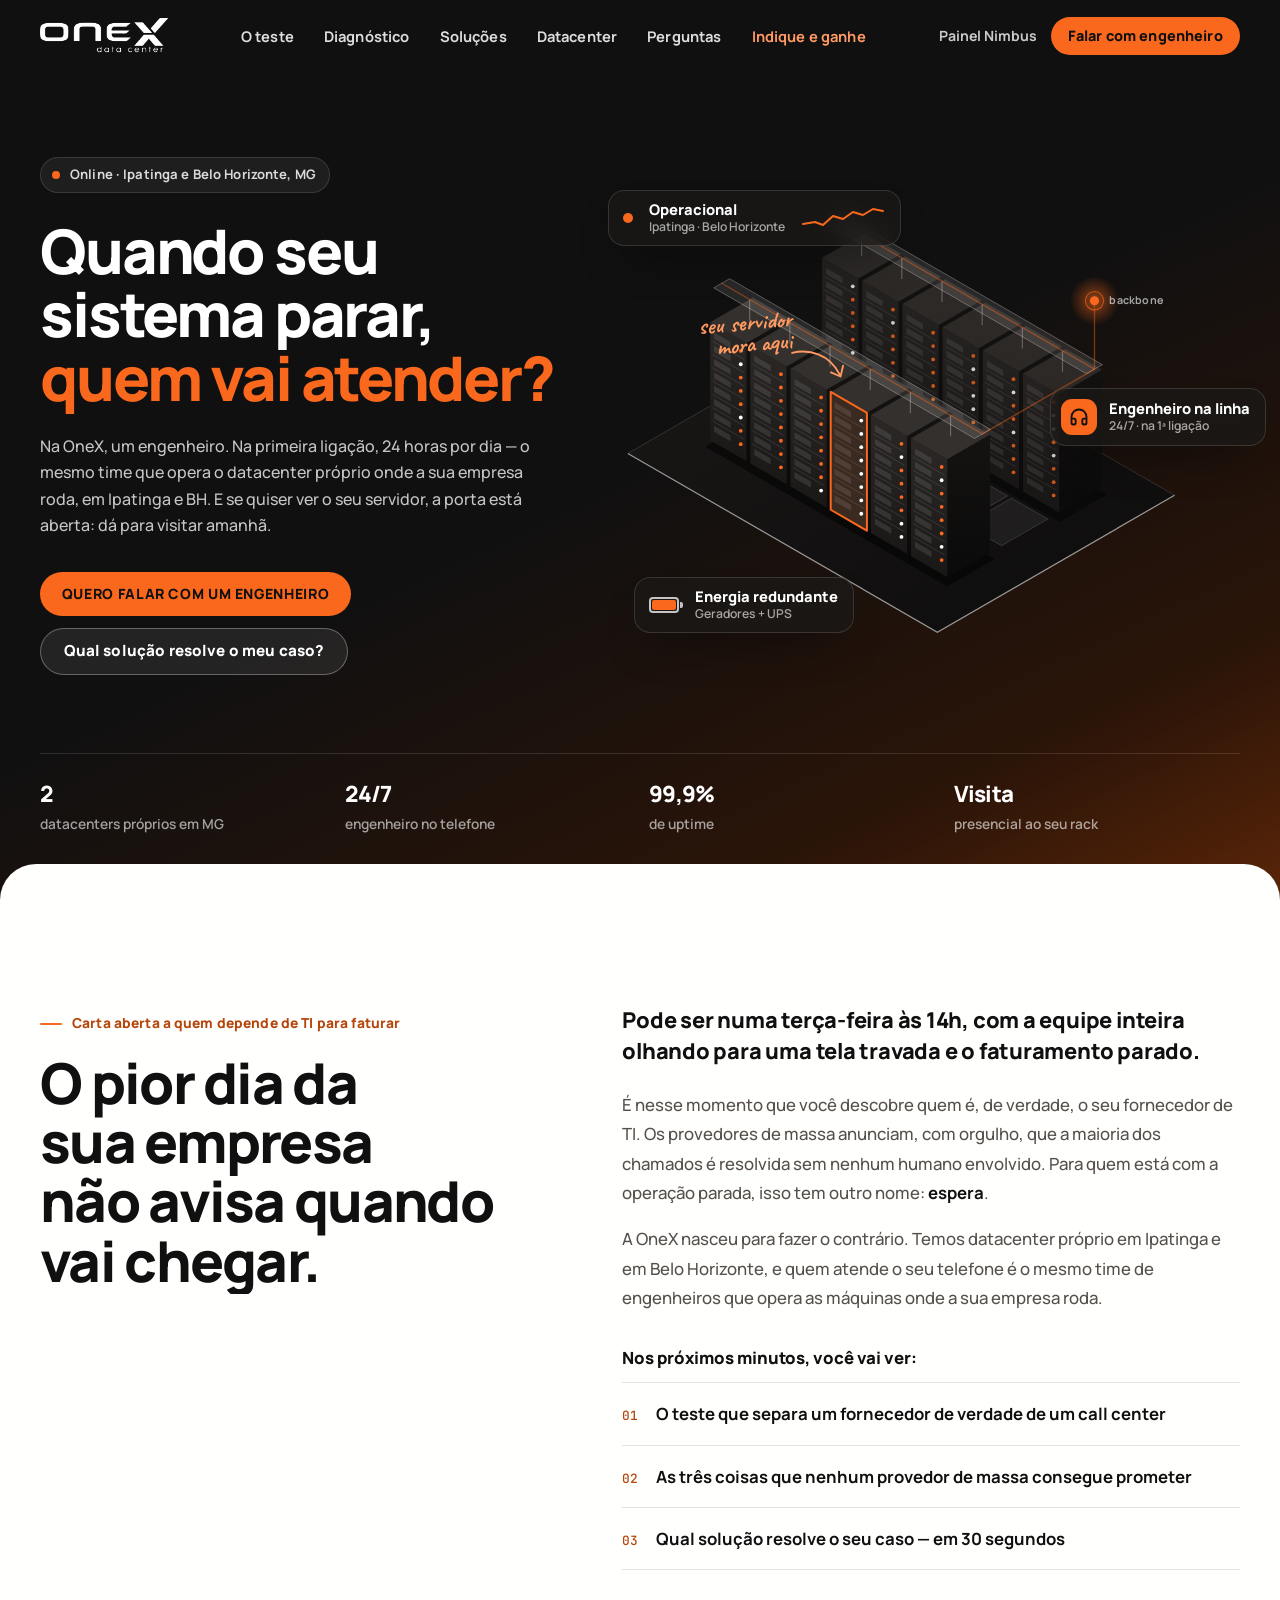
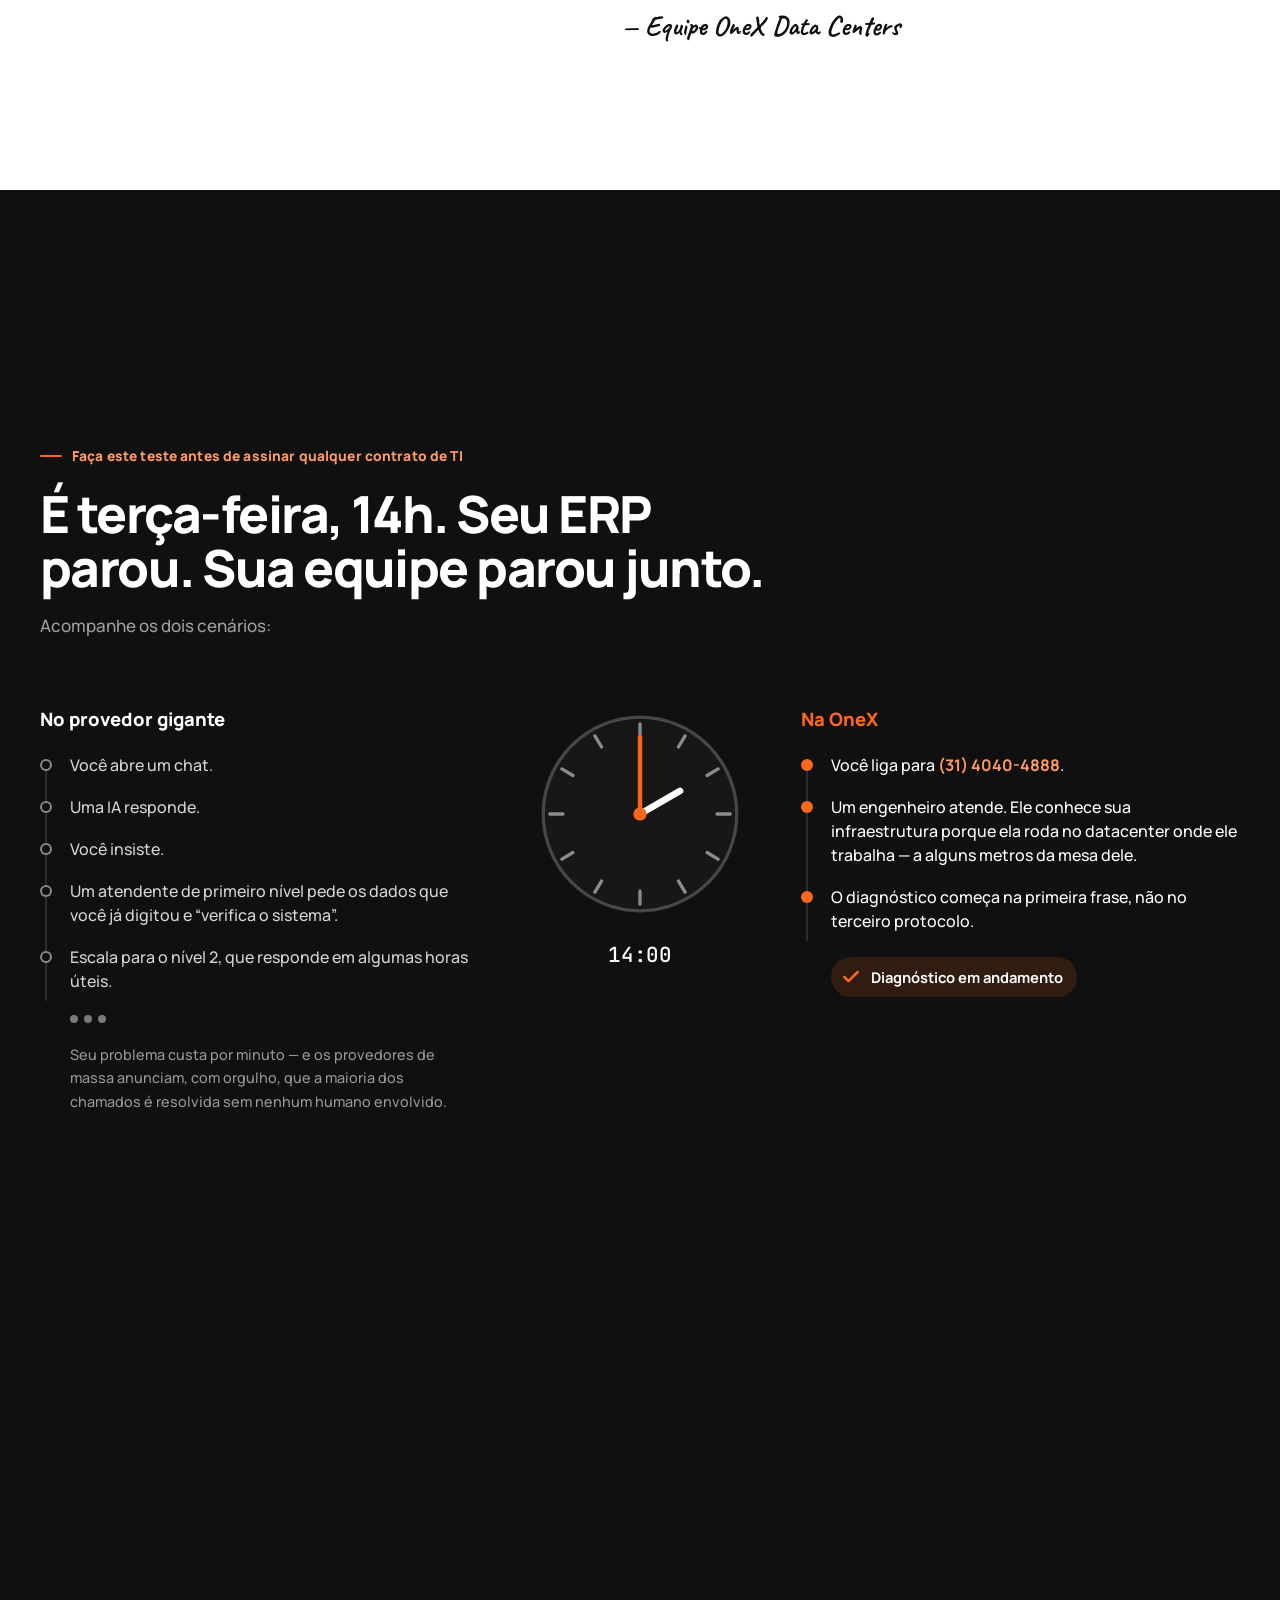
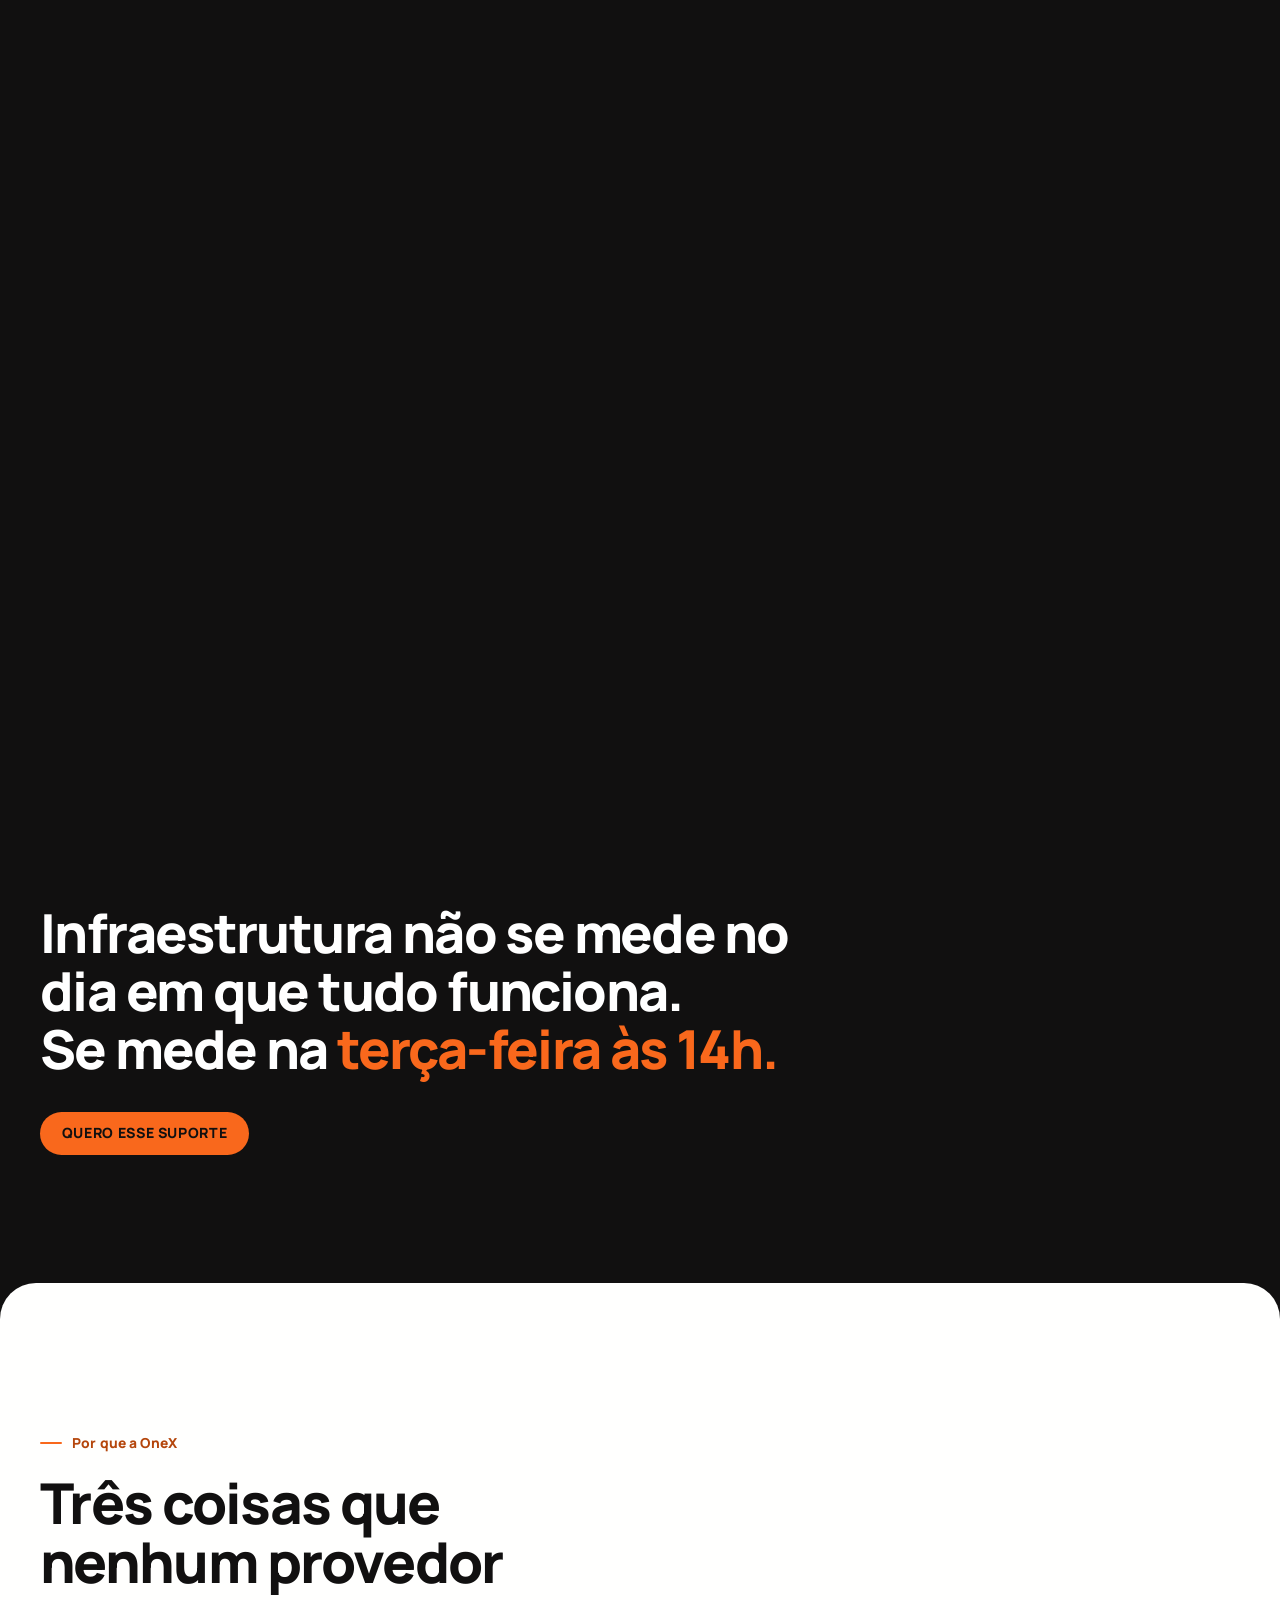
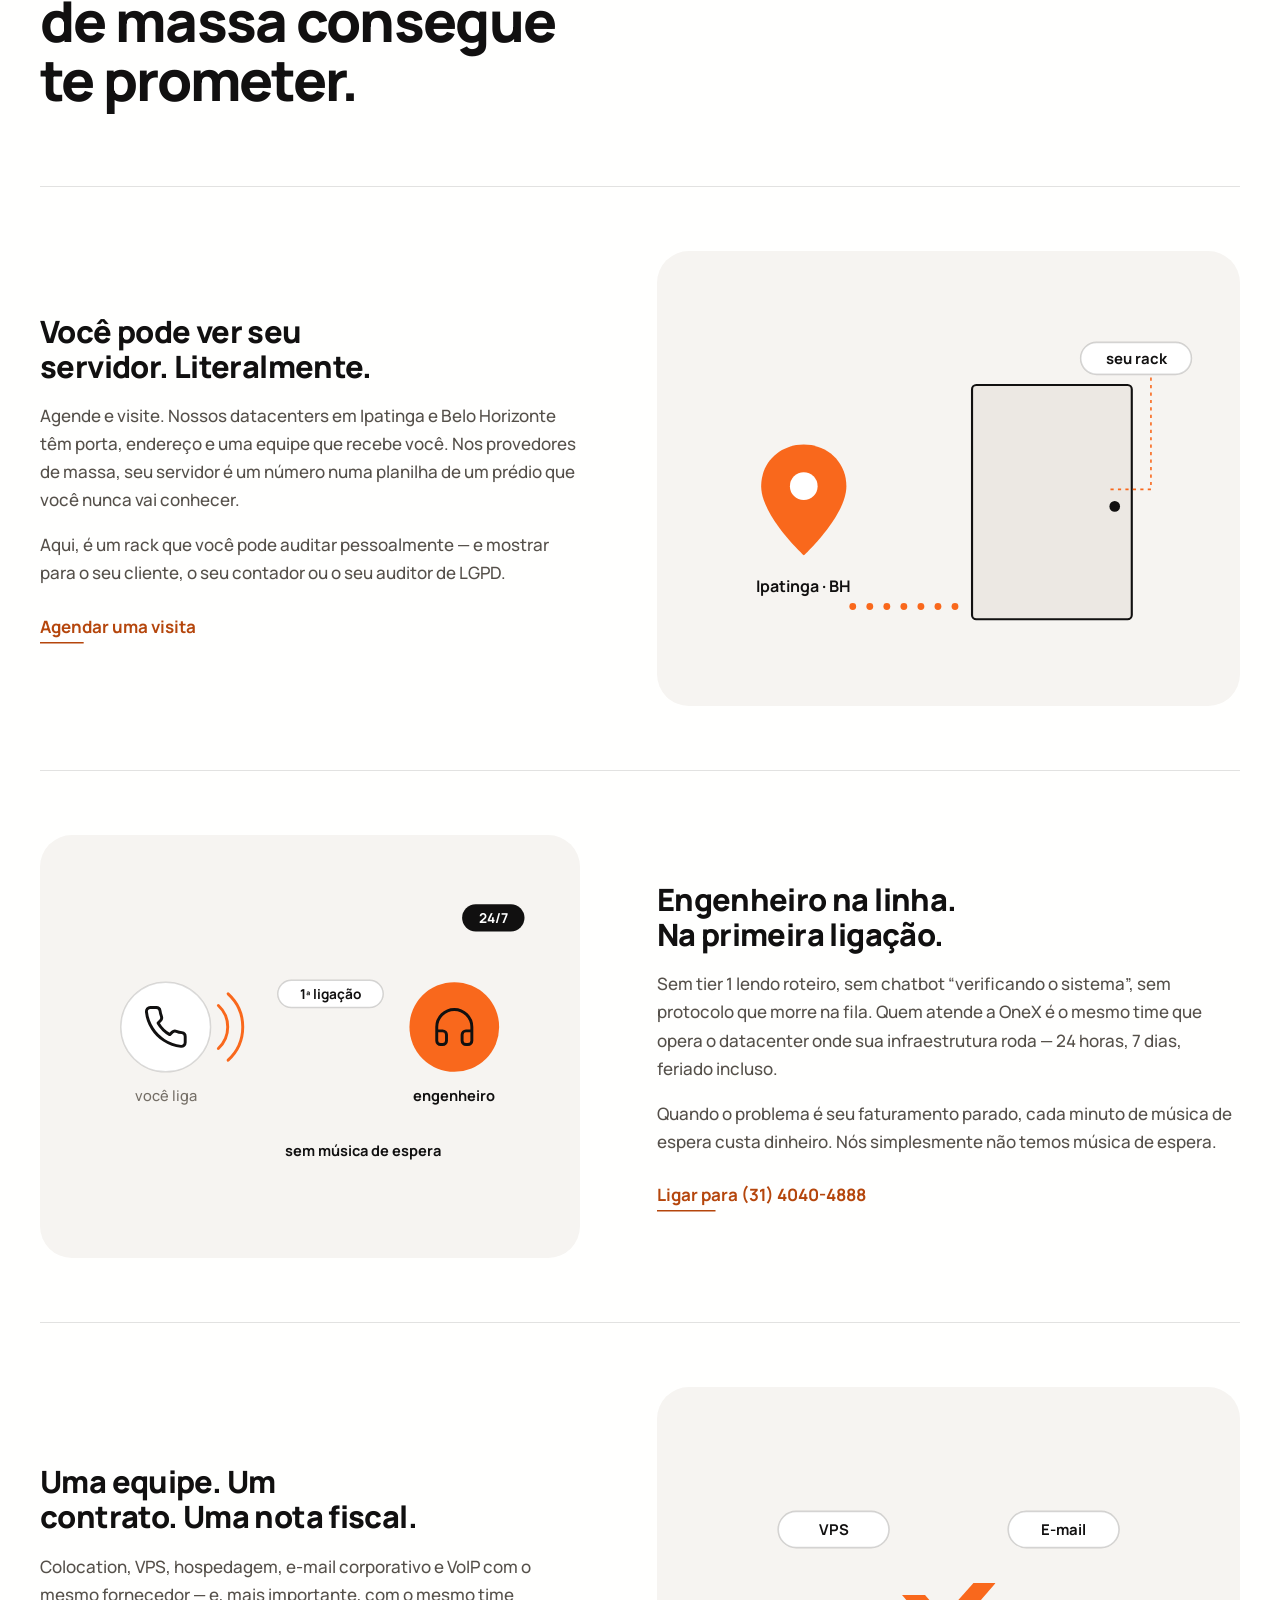
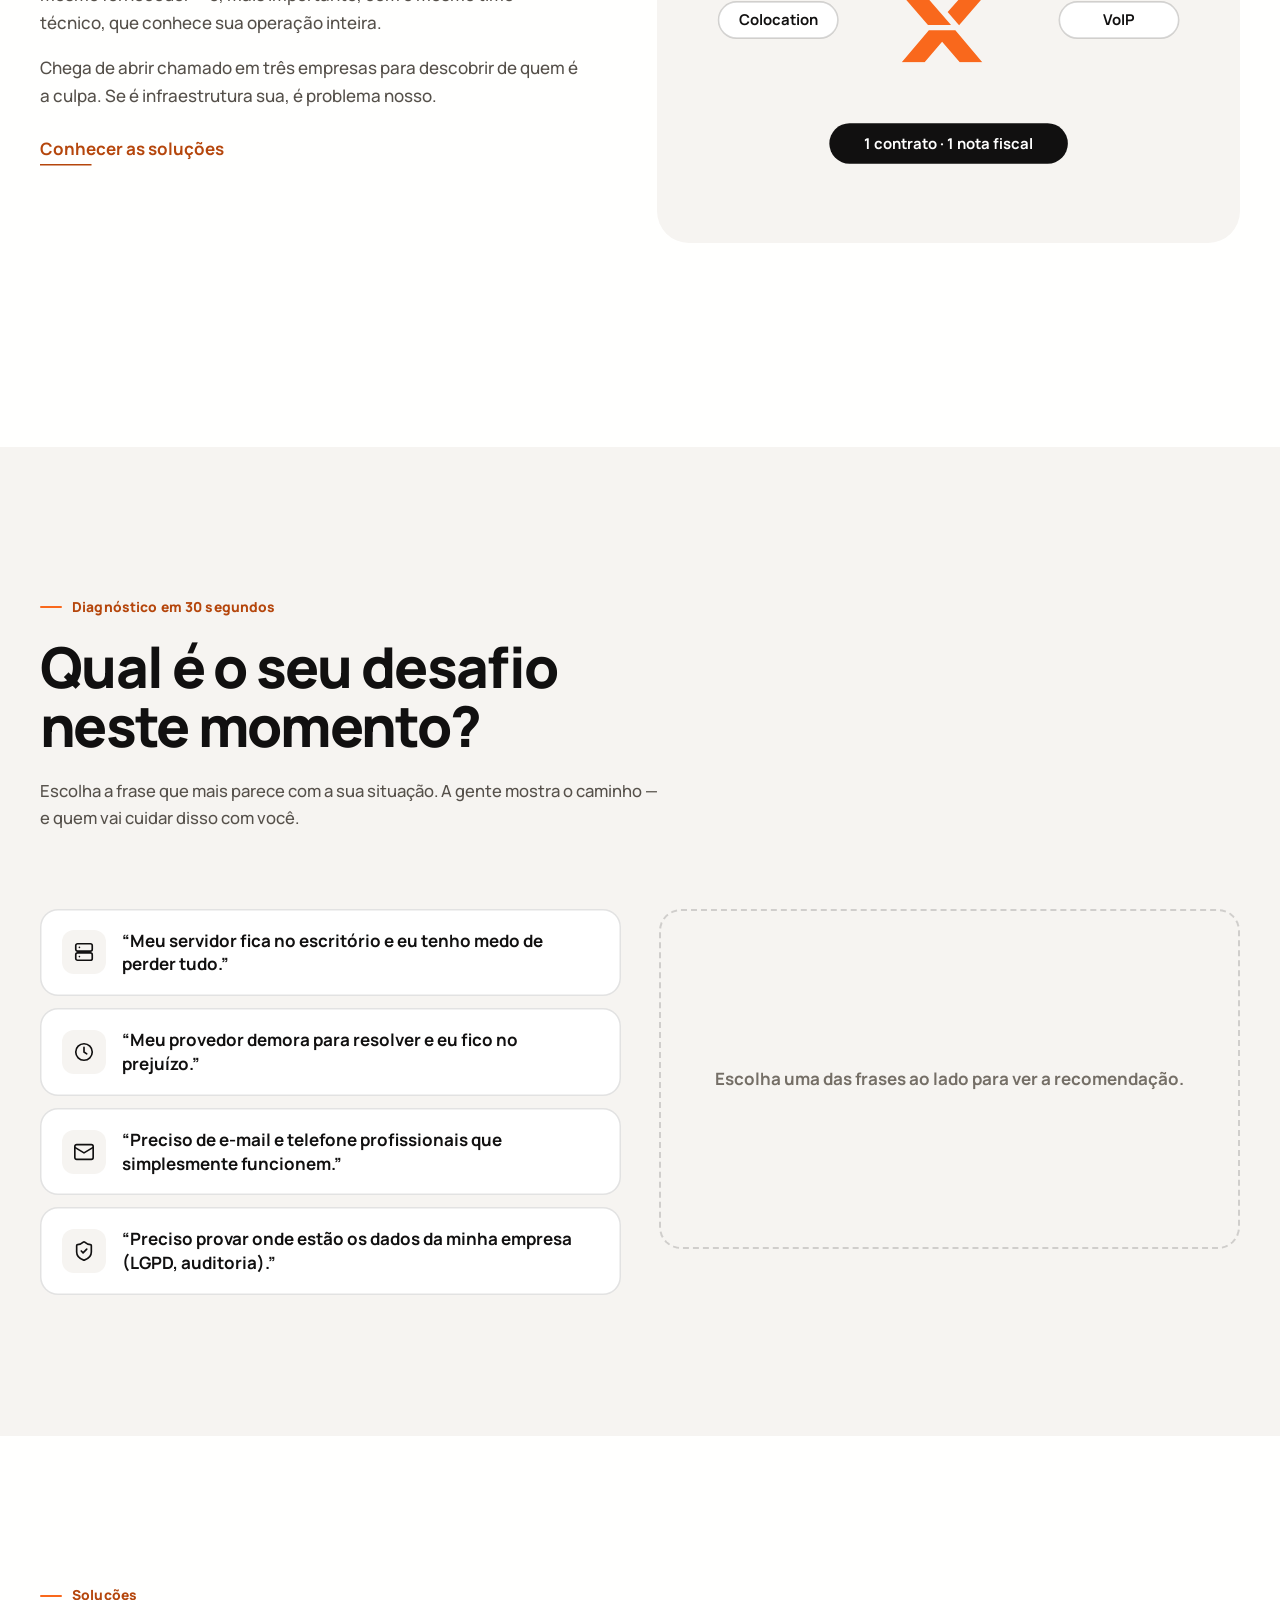
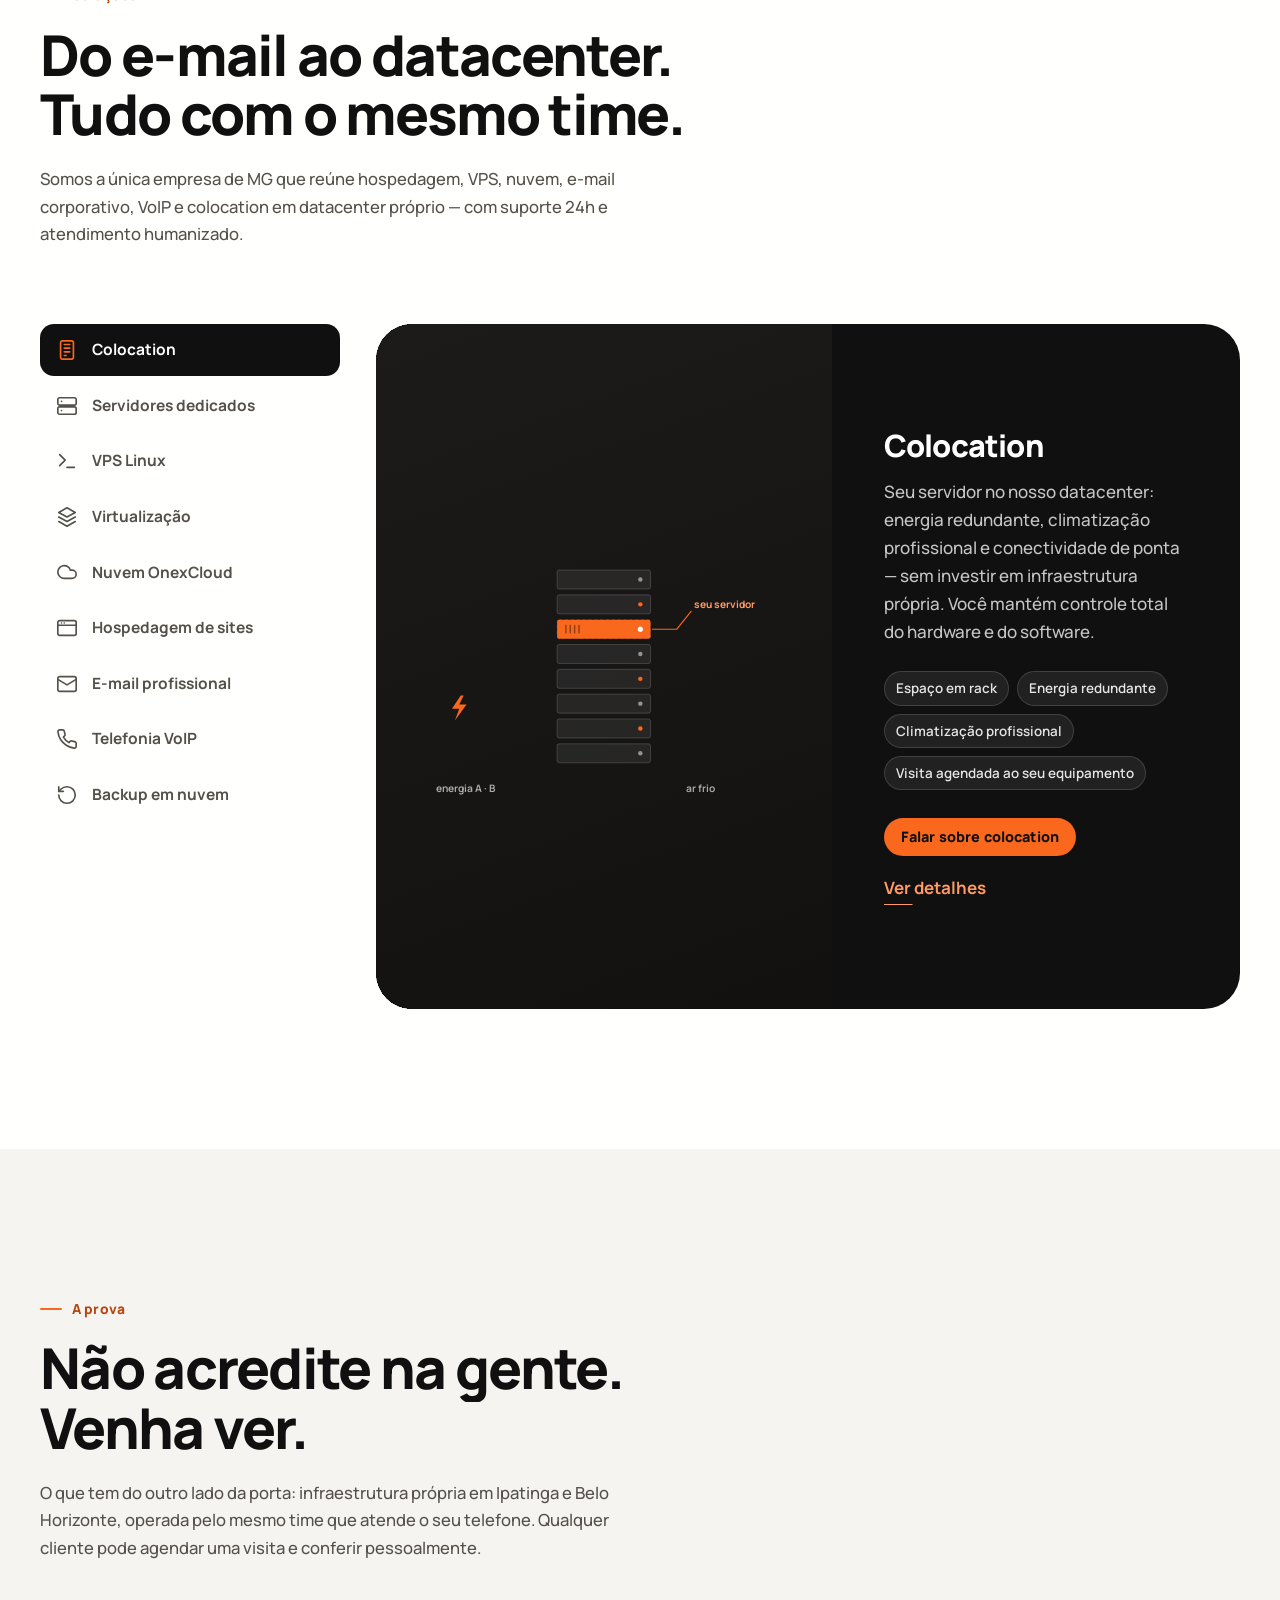
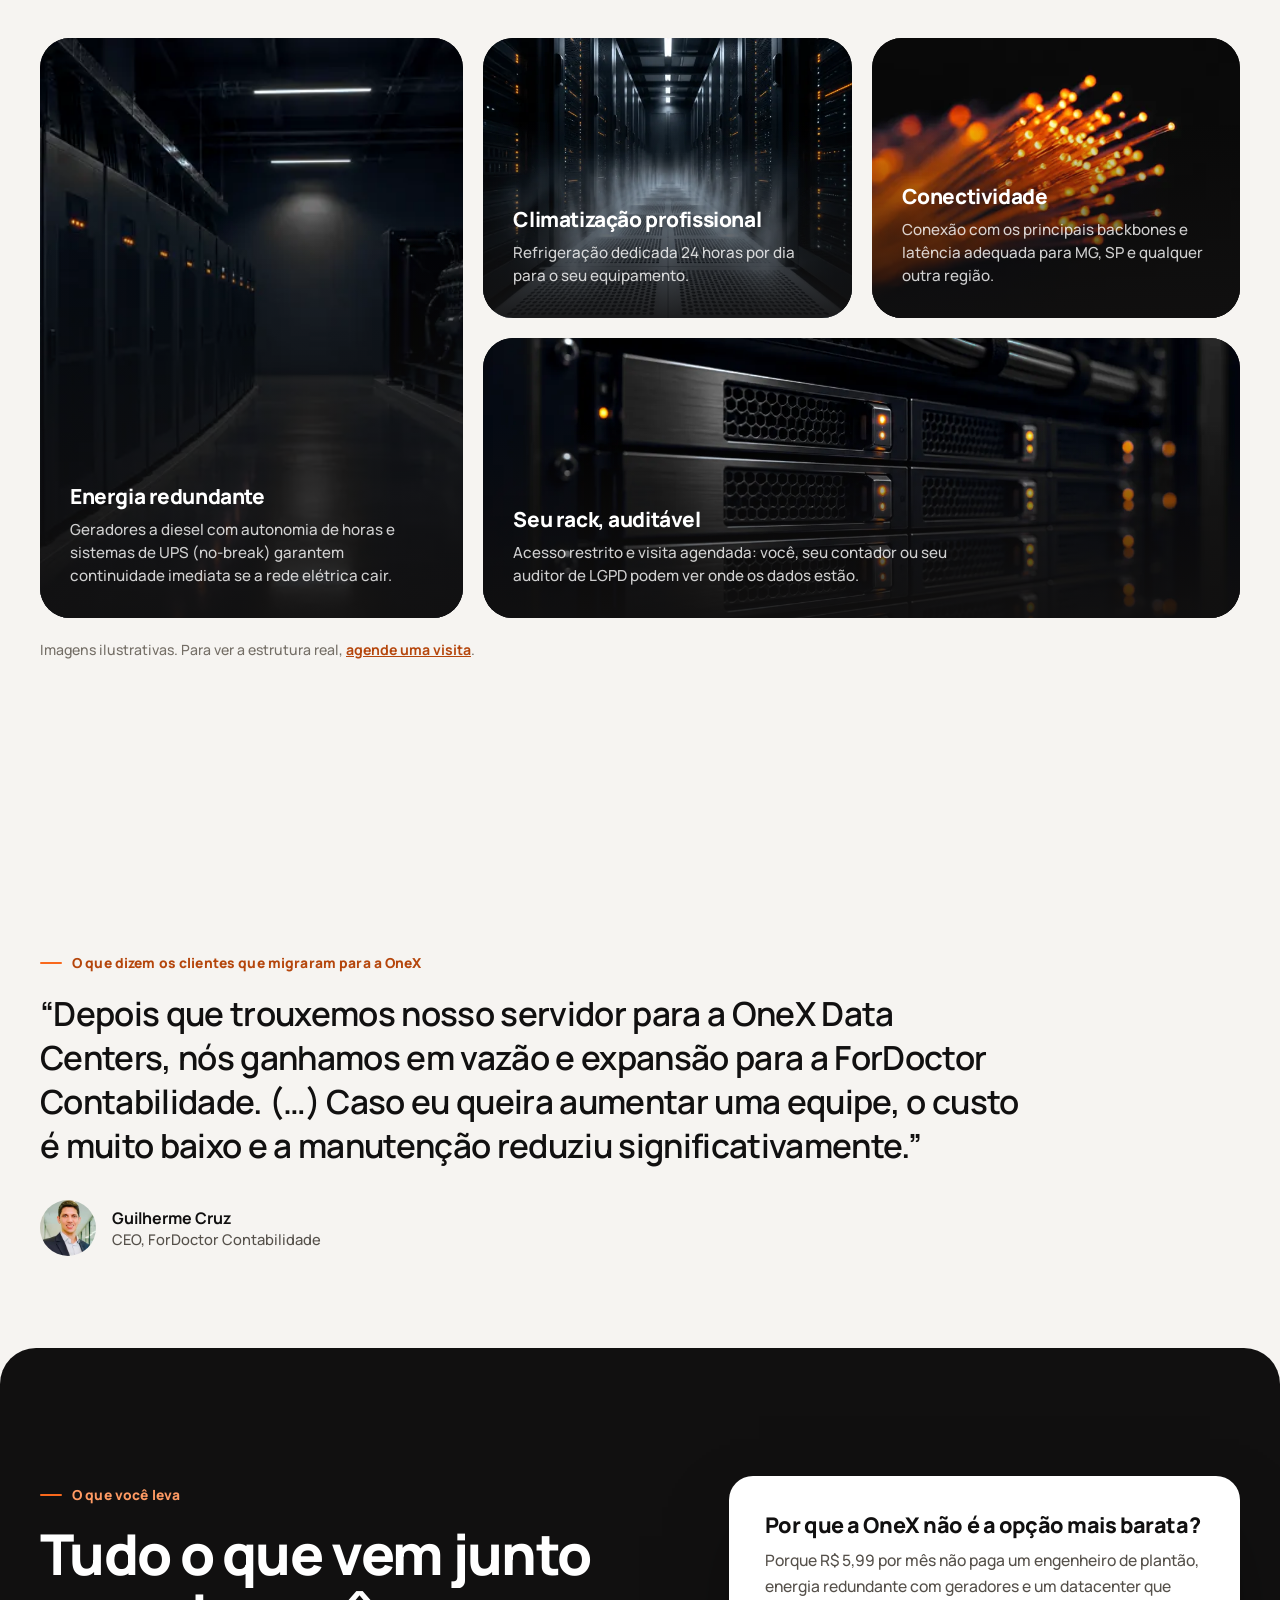
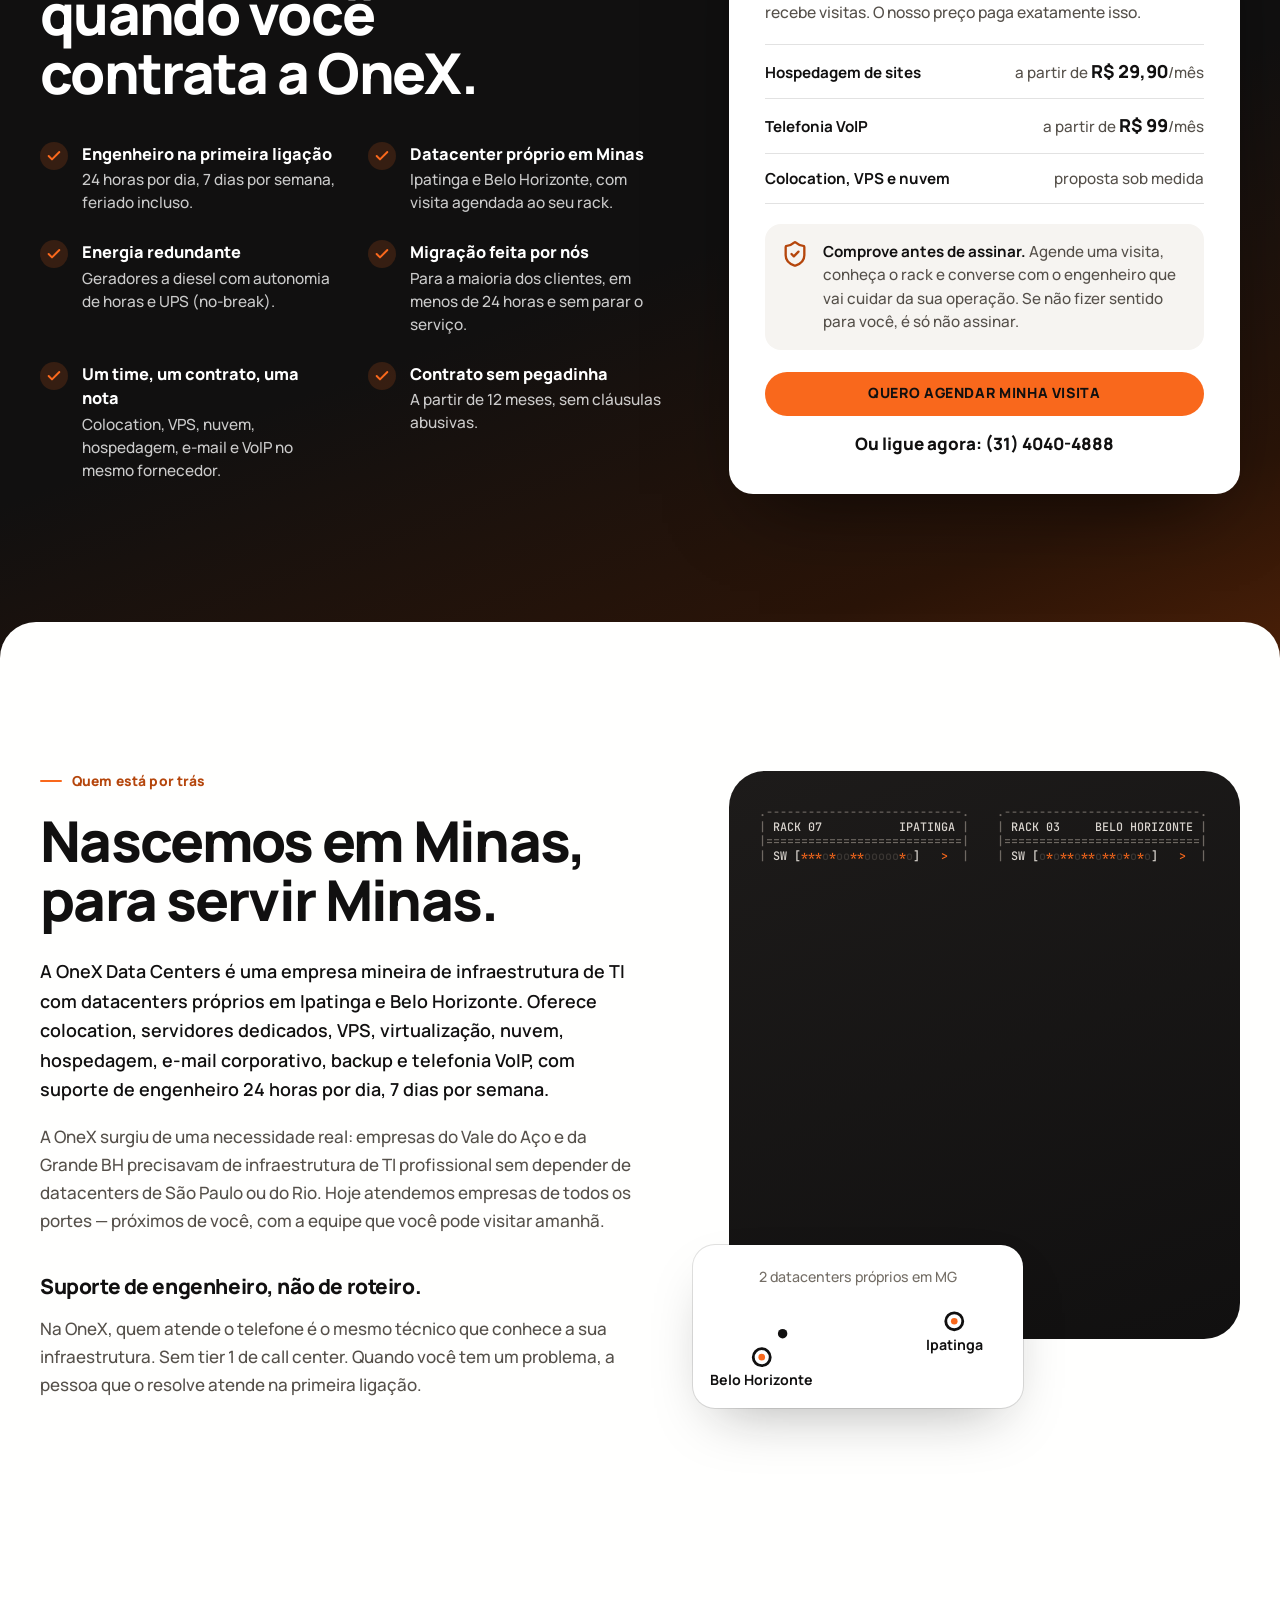
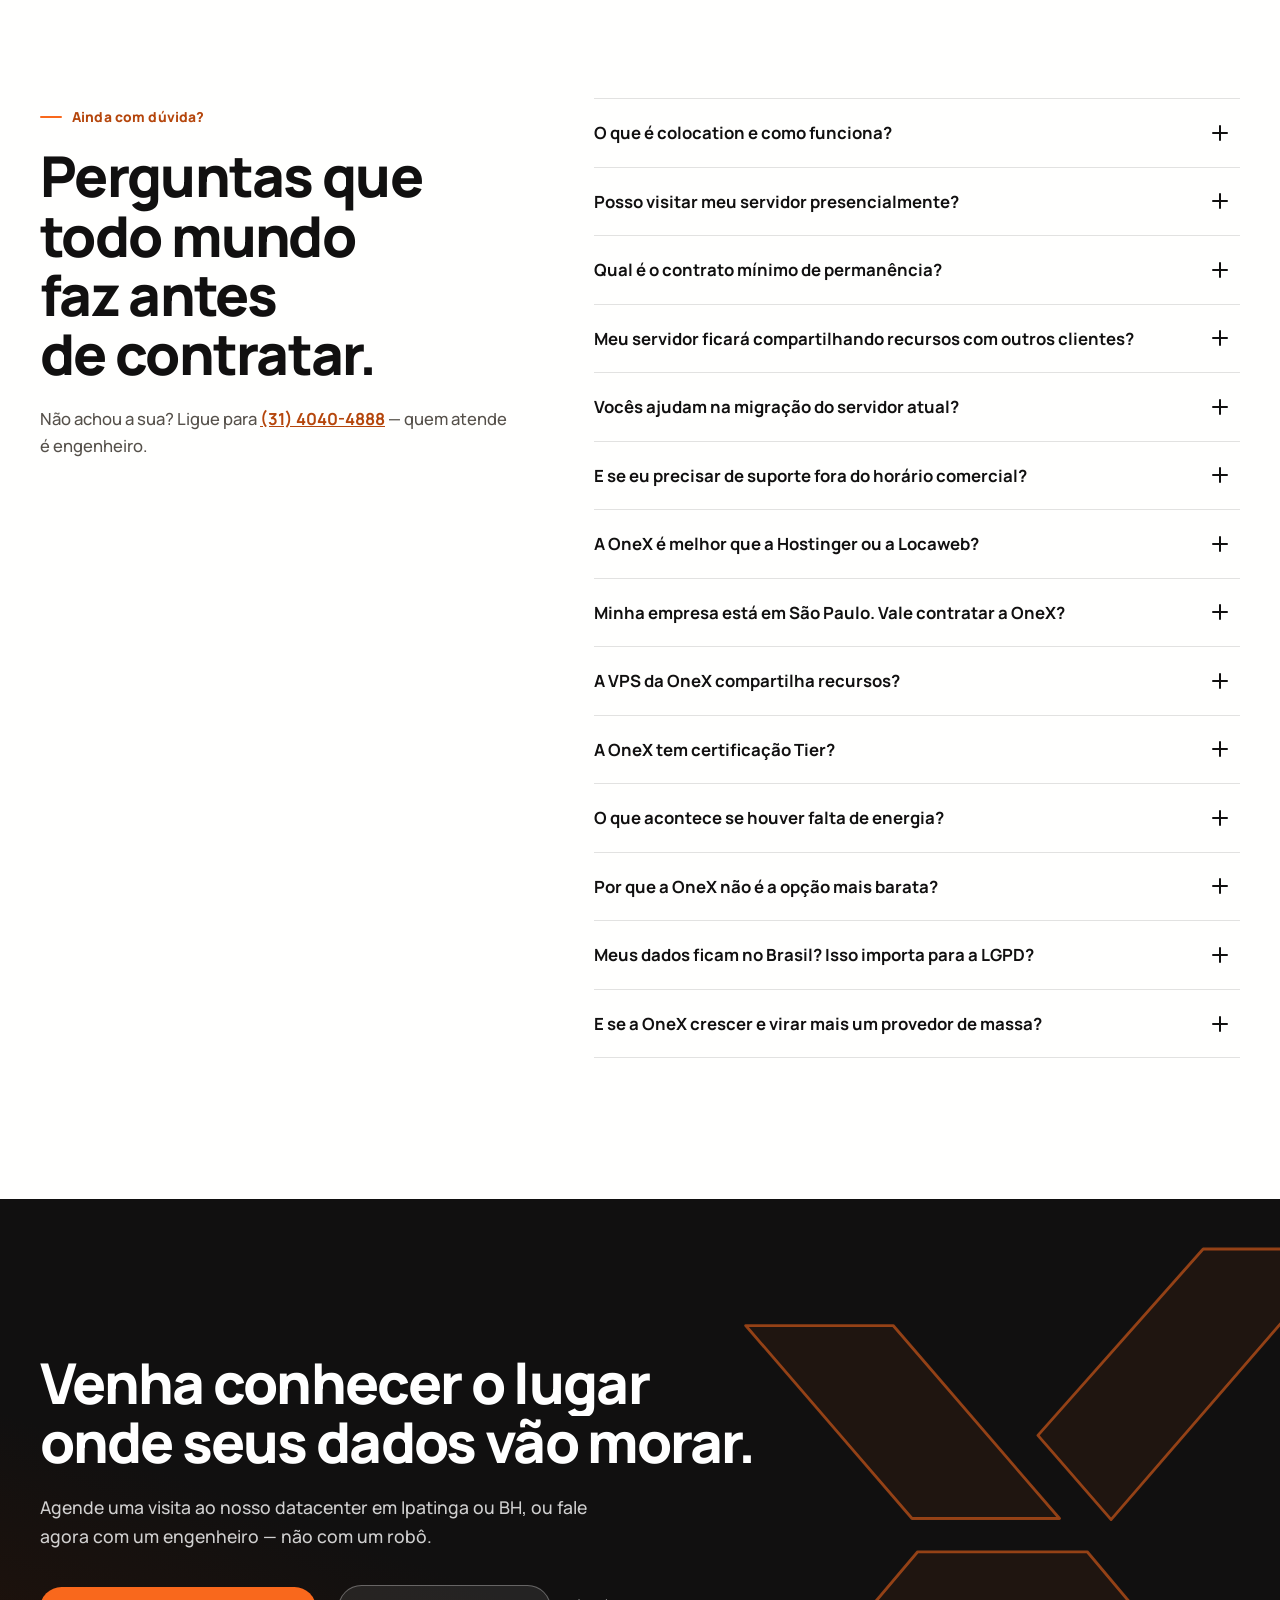
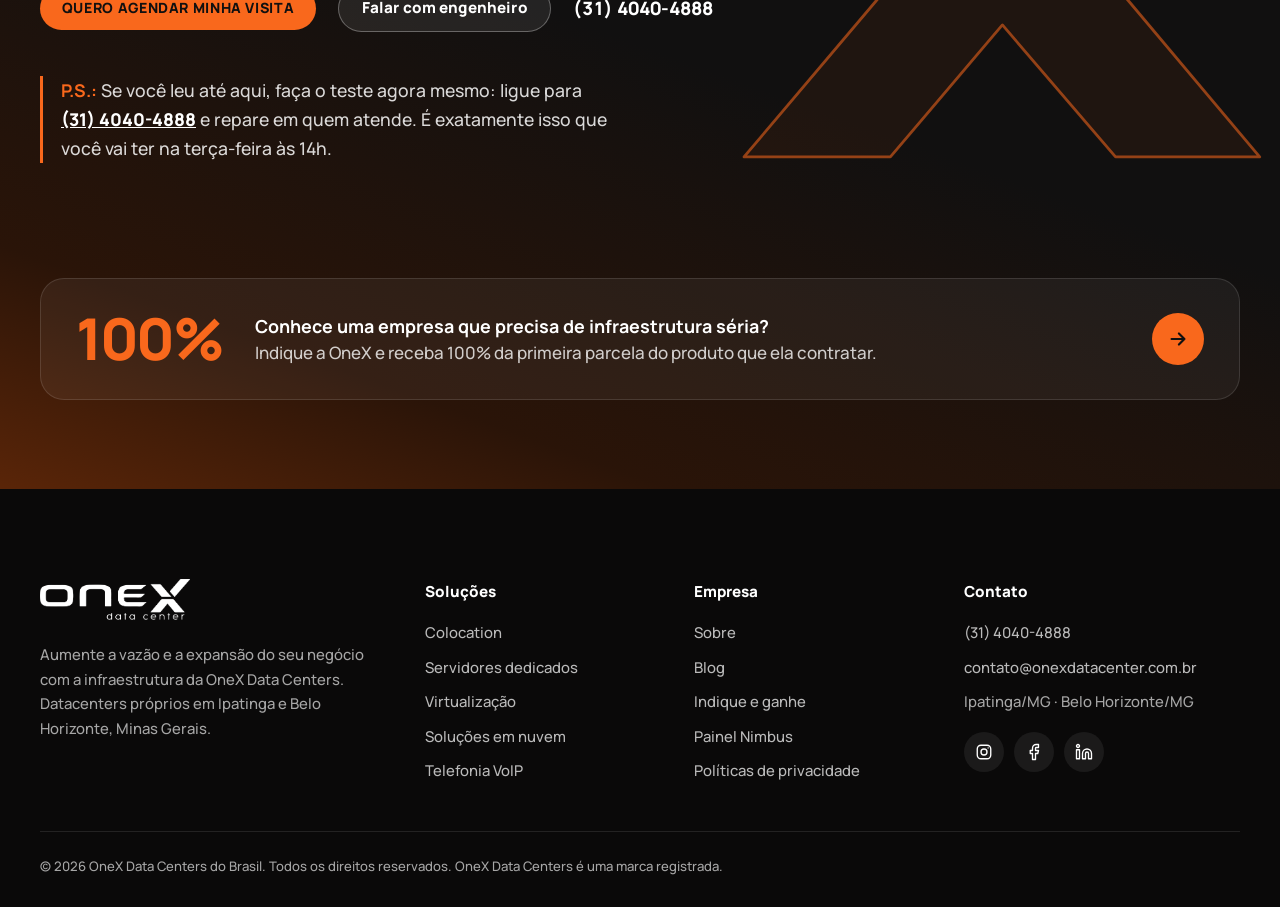
==== commit da9c4844: "Copy no método Empiricus, paleta preto/branco/laranja e backup refeito - Página reorganizada no flux" ====
--- a/index.html
+++ b/index.html
@@ -7,7 +7,7 @@
 <meta name="description" content="Datacenter próprio em Ipatinga e Belo Horizonte (MG). Colocation, servidores dedicados, VPS, nuvem, hospedagem, e-mail corporativo e telefonia VoIP com engenheiro no telefone 24/7. Agende uma visita.">
 <link rel="canonical" href="https://onexdc.com.br/">
 <meta name="robots" content="index, follow, max-image-preview:large, max-snippet:-1">
-<meta name="theme-color" content="#000B41">
+<meta name="theme-color" content="#111010">
 <meta name="color-scheme" content="light">
 <meta name="author" content="OneX Data Centers">
 <meta name="geo.region" content="BR-MG">
@@ -22,7 +22,7 @@
 <meta property="og:image" content="https://onexdc.com.br/assets/img/og-onex.jpg">
 <meta property="og:image:width" content="1200">
 <meta property="og:image:height" content="630">
-<meta property="og:image:alt" content="Ilustração isométrica de um datacenter com racks de luzes laranja sobre azul-marinho e o título O datacenter de Minas Gerais que você pode visitar amanhã">
+<meta property="og:image:alt" content="Ilustração isométrica de um datacenter com racks de luzes laranja sobre preto e o título Quando seu sistema parar, quem vai atender?">
 <meta name="twitter:card" content="summary_large_image">
 <meta name="twitter:title" content="OneX Data Centers: o datacenter de Minas Gerais que você pode visitar">
 <meta name="twitter:description" content="Colocation, VPS, nuvem, e-mail e VoIP em infraestrutura própria em Ipatinga e BH, com engenheiro no telefone 24/7.">
@@ -268,10 +268,10 @@
       <img class="topo__logo-escuro" src="assets/img/logo-onex-cinza.webp" width="866" height="250" alt="" aria-hidden="true">
     </a>
     <nav class="topo__nav" aria-label="Seções">
+      <a href="#suporte">O teste</a>
+      <a href="#desafio">Diagnóstico</a>
       <a href="#solucoes">Soluções</a>
-      <a href="#suporte">Suporte</a>
       <a href="#datacenter">Datacenter</a>
-      <a href="#sobre">Sobre</a>
       <a href="#perguntas">Perguntas</a>
       <a href="../indicacao-onex/index.html" class="topo__nav-destaque">Indique e ganhe</a>
     </nav>
@@ -285,10 +285,10 @@
 
 <div class="menu" id="menu" data-menu hidden>
   <nav class="menu__nav" aria-label="Menu">
-    <a href="#solucoes" style="--i:0">Soluções</a>
-    <a href="#suporte" style="--i:1">Suporte</a>
-    <a href="#datacenter" style="--i:2">Datacenter</a>
-    <a href="#sobre" style="--i:3">Sobre</a>
+    <a href="#suporte" style="--i:0">O teste</a>
+    <a href="#desafio" style="--i:1">Diagnóstico</a>
+    <a href="#solucoes" style="--i:2">Soluções</a>
+    <a href="#datacenter" style="--i:3">Datacenter</a>
     <a href="#perguntas" style="--i:4">Perguntas</a>
     <a href="../indicacao-onex/index.html" style="--i:5">Indique e ganhe</a>
   </nav>
@@ -307,13 +307,13 @@
       <div class="hero__conteudo">
         <p class="hero__status"><span class="led" aria-hidden="true"></span>Online · Ipatinga e Belo Horizonte, MG</p>
         <h1 id="hero-titulo" class="hero__titulo">
-          <span class="ln" style="--n:0"><span>O datacenter de Minas Gerais</span></span>
-          <span class="ln" style="--n:1"><span>que você pode <em>visitar amanhã.</em></span></span>
+          <span class="ln" style="--n:0"><span>Quando seu sistema parar,</span></span>
+          <span class="ln" style="--n:1"><span><em>quem vai atender?</em></span></span>
         </h1>
-        <p class="hero__texto">Colocation, VPS, nuvem, e-mail e VoIP em infraestrutura própria em Ipatinga e BH. Quando você liga, um engenheiro atende. Quando você quer ver seu servidor, a porta está aberta.</p>
+        <p class="hero__texto">Na OneX, um engenheiro. Na primeira ligação, 24 horas por dia — o mesmo time que opera o datacenter próprio onde a sua empresa roda, em Ipatinga e BH. E se quiser ver o seu servidor, a porta está aberta: dá para visitar amanhã.</p>
         <div class="hero__ctas">
-          <a class="btn btn--laranja" href="https://wa.me/553140404888?text=Ol%C3%A1!%20Vim%20pelo%20site%20da%20OneX%20e%20quero%20falar%20com%20um%20especialista." rel="noopener" target="_blank">Falar com um especialista</a>
-          <a class="btn btn--vidro" href="#solucoes">Ver soluções</a>
+          <a class="btn btn--laranja btn--caps" href="https://wa.me/553140404888?text=Ol%C3%A1!%20Vim%20pelo%20site%20da%20OneX%20e%20quero%20falar%20com%20um%20engenheiro." rel="noopener" target="_blank">Quero falar com um engenheiro</a>
+          <a class="btn btn--vidro" href="#desafio">Qual solução resolve o meu caso?</a>
         </div>
       </div>
 
@@ -321,10 +321,9 @@
         <div class="hv-palco" data-hv-camada="1">
 <!-- hero-cena:inicio -->
 <svg class="hv-cena" viewBox="-310.8 -164.0 795.3 569.8" role="img" aria-label="Ilustração animada de um datacenter: duas fileiras de racks com luzes acesas, calhas de fibra levando pulsos de dados, ar frio subindo pelo corredor e o seu rack destacado em laranja." focusable="false">
-<defs><linearGradient id="hv-g-piso" x1="0" y1="0" x2="1" y2="1"><stop offset="0" stop-color="#0B1A63"/><stop offset="1" stop-color="#030E4A"/></linearGradient><linearGradient id="hv-g-frente" x1="0" y1="0" x2="0" y2="1"><stop offset="0" stop-color="#15247A"/><stop offset="1" stop-color="#0A175C"/></linearGradient><linearGradient id="hv-g-lado" x1="0" y1="0" x2="0" y2="1"><stop offset="0" stop-color="#0B1652"/><stop offset="1" stop-color="#050E3F"/></linearGradient><radialGradient id="hv-g-brilho"><stop offset="0" stop-color="#F9681C" stop-opacity=".55"/><stop offset="1" stop-color="#F9681C" stop-opacity="0"/></radialGradient></defs>
+<defs><linearGradient id="hv-g-piso" x1="0" y1="0" x2="1" y2="1"><stop offset="0" stop-color="#1A1817"/><stop offset="1" stop-color="#0D0C0C"/></linearGradient><linearGradient id="hv-g-frente" x1="0" y1="0" x2="0" y2="1"><stop offset="0" stop-color="#2B2826"/><stop offset="1" stop-color="#1A1817"/></linearGradient><linearGradient id="hv-g-lado" x1="0" y1="0" x2="0" y2="1"><stop offset="0" stop-color="#141312"/><stop offset="1" stop-color="#0B0A0A"/></linearGradient><radialGradient id="hv-g-brilho"><stop offset="0" stop-color="#F9681C" stop-opacity=".55"/><stop offset="1" stop-color="#F9681C" stop-opacity="0"/></radialGradient></defs>
 <g class="hv-chao">
 <polygon class="hv-piso" points="0.0,0.0 374.5,216.2 87.6,381.8 -286.8,165.6"/>
-<path class="hv-grade" d="M39.8,23.0L-247.0,188.6M79.7,46.0L-207.2,211.6M119.5,69.0L-167.3,234.6M159.3,92.0L-127.5,257.6M199.2,115.0L-87.6,280.6M239.0,138.0L-47.8,303.6M278.9,161.0L-8.0,326.6M318.7,184.0L31.9,349.6M358.5,207.0L71.7,372.6M-39.8,23.0L334.6,239.2M-79.7,46.0L294.8,262.2M-119.5,69.0L255.0,285.2M-159.3,92.0L215.1,308.2M-199.2,115.0L175.3,331.2M-239.0,138.0L135.4,354.2M-278.9,161.0L95.6,377.2"/>
 <path class="hv-borda d" pathLength="1" d="M-286.8,165.6L87.6,381.8L374.5,216.2"/>
 <polygon class="hv-ladrilho" points="-65.7,79.4 -21.9,104.7 -77.7,136.8 -121.5,111.5"/>
 <polygon class="hv-ladrilho" points="-17.1,107.4 26.7,132.7 -29.1,164.9 -72.9,139.6"/>
@@ -400,12 +399,90 @@
     </ul>
   </section>
 
+  <!-- ============ CARTA ABERTA (lead) ============ -->
+  <section class="secao carta caixa-sobe" id="carta" aria-labelledby="h-carta">
+    <div class="container carta__grade">
+      <header class="carta__cab">
+        <p class="rotulo">Carta aberta a quem depende de TI para faturar</p>
+        <h2 id="h-carta" class="titulo-ln"><span class="ln"><span>O pior dia da sua empresa</span></span> <span class="ln"><span>não avisa quando vai chegar.</span></span></h2>
+      </header>
+      <div class="carta__texto">
+        <p class="carta__abre">Pode ser numa terça-feira às 14h, com a equipe inteira olhando para uma tela travada e o faturamento parado.</p>
+        <p>É nesse momento que você descobre quem é, de verdade, o seu fornecedor de TI. Os provedores de massa anunciam, com orgulho, que a maioria dos chamados é resolvida sem nenhum humano envolvido. Para quem está com a operação parada, isso tem outro nome: <strong>espera</strong>.</p>
+        <p>A OneX nasceu para fazer o contrário. Temos datacenter próprio em Ipatinga e em Belo Horizonte, e quem atende o seu telefone é o mesmo time de engenheiros que opera as máquinas onde a sua empresa roda.</p>
+        <p class="carta__chamada">Nos próximos minutos, você vai ver:</p>
+        <ol class="carta__indice">
+          <li><a href="#suporte"><span>01</span>O teste que separa um fornecedor de verdade de um call center</a></li>
+          <li><a href="#diferenciais"><span>02</span>As três coisas que nenhum provedor de massa consegue prometer</a></li>
+          <li><a href="#desafio"><span>03</span>Qual solução resolve o seu caso — em 30 segundos</a></li>
+        </ol>
+        <p class="carta__assina">— Equipe OneX Data Centers</p>
+      </div>
+    </div>
+  </section>
+
+  <!-- ============ O TESTE DA TERÇA-FEIRA ============ -->
+  <section class="terca" id="suporte" aria-labelledby="h-terca" data-terca>
+    <div class="terca__trilho">
+      <div class="terca__palco">
+        <header class="terca__cab">
+          <p class="rotulo rotulo--claro">Faça este teste antes de assinar qualquer contrato de TI</p>
+          <h2 id="h-terca">É terça-feira, 14h. Seu ERP parou. Sua equipe parou junto.</h2>
+          <p class="terca__sub">Acompanhe os dois cenários:</p>
+        </header>
+
+        <div class="terca__grade">
+          <div class="trilha trilha--gigante">
+            <h3>No provedor gigante</h3>
+            <ol>
+              <li style="--i:0">Você abre um chat.</li>
+              <li style="--i:1">Uma IA responde.</li>
+              <li style="--i:2">Você insiste.</li>
+              <li style="--i:3">Um atendente de primeiro nível pede os dados que você já digitou e “verifica o sistema”.</li>
+              <li style="--i:4">Escala para o nível 2, que responde em algumas horas úteis.</li>
+            </ol>
+            <p class="trilha__espera" aria-hidden="true"><span></span><span></span><span></span></p>
+            <p class="trilha__nota">Seu problema custa por minuto — e os provedores de massa anunciam, com orgulho, que a maioria dos chamados é resolvida sem nenhum humano envolvido.</p>
+          </div>
+
+          <figure class="relogio" aria-hidden="true">
+            <svg viewBox="0 0 200 200">
+              <circle class="relogio__aro" cx="100" cy="100" r="88"/>
+              <g class="relogio__marcas">
+                <path d="M100 18v12M100 170v12M18 100h12M170 100h12M141 29l-6 10M59 29l6 10M171 59l-10 6M29 59l10 6M171 141l-10-6M29 141l10-6M141 171l-6-10M59 171l6-10"/>
+              </g>
+              <line class="relogio__hora" x1="100" y1="100" x2="100" y2="58"/>
+              <line class="relogio__min" x1="100" y1="100" x2="100" y2="30"/>
+              <circle class="relogio__centro" cx="100" cy="100" r="6"/>
+            </svg>
+            <figcaption class="mono">14:00</figcaption>
+          </figure>
+
+          <div class="trilha trilha--onex">
+            <h3>Na OneX</h3>
+            <ol>
+              <li style="--i:0">Você liga para <a href="tel:+553140404888">(31) 4040-4888</a>.</li>
+              <li style="--i:1">Um engenheiro atende. Ele conhece sua infraestrutura porque ela roda no datacenter onde ele trabalha — a alguns metros da mesa dele.</li>
+              <li style="--i:2">O diagnóstico começa na primeira frase, não no terceiro protocolo.</li>
+            </ol>
+            <p class="trilha__ok"><svg viewBox="0 0 24 24" aria-hidden="true"><path d="M20 6 9 17l-5-5"/></svg>Diagnóstico em andamento</p>
+          </div>
+        </div>
+      </div>
+    </div>
+
+    <div class="terca__fecho container">
+      <p class="fecho titulo-ln"><span class="ln"><span>Infraestrutura não se mede no dia em que tudo funciona.</span></span> <span class="ln"><span>Se mede na <em>terça-feira às 14h.</em></span></span></p>
+      <a class="btn btn--laranja btn--caps" href="https://wa.me/553140404888?text=Ol%C3%A1!%20Quero%20esse%20suporte%3A%20falar%20com%20um%20engenheiro%20da%20OneX%20sobre%20a%20minha%20infraestrutura." rel="noopener" target="_blank">Quero esse suporte</a>
+    </div>
+  </section>
+
   <!-- ============ DIFERENCIAIS (3 cenas vetoriais) ============ -->
   <section class="secao pilares caixa-sobe" id="diferenciais" aria-labelledby="h-pilares">
     <div class="container">
       <header class="secao__cab">
         <p class="rotulo">Por que a OneX</p>
-        <h2 id="h-pilares" class="titulo-ln"><span class="ln"><span>É assim que empresa séria</span></span> <span class="ln"><span>trata infraestrutura séria.</span></span></h2>
+        <h2 id="h-pilares" class="titulo-ln"><span class="ln"><span>Três coisas que nenhum provedor</span></span> <span class="ln"><span>de massa consegue te prometer.</span></span></h2>
       </header>
 
       <article class="pilar">
@@ -534,12 +611,63 @@
     </div>
   </section>
 
+  <!-- ============ DIAGNÓSTICO (segmentação) ============ -->
+  <section class="secao desafio" id="desafio" aria-labelledby="h-desafio">
+    <div class="container">
+      <header class="secao__cab">
+        <p class="rotulo">Diagnóstico em 30 segundos</p>
+        <h2 id="h-desafio" class="titulo-ln"><span class="ln"><span>Qual é o seu desafio</span></span> <span class="ln"><span>neste momento?</span></span></h2>
+        <p class="secao__intro">Escolha a frase que mais parece com a sua situação. A gente mostra o caminho — e quem vai cuidar disso com você.</p>
+      </header>
+      <form class="quiz" data-quiz action="#" onsubmit="return false">
+        <fieldset class="quiz__opcoes">
+          <legend class="so-leitor">Escolha o seu desafio</legend>
+          <label class="quiz__op"><input type="radio" name="desafio" value="servidor"><span class="quiz__ico" aria-hidden="true"><svg viewBox="0 0 24 24"><rect x="3" y="3" width="18" height="8" rx="2"/><rect x="3" y="13" width="18" height="8" rx="2"/><path d="M7 7h.01M7 17h.01"/></svg></span><span class="quiz__frase">“Meu servidor fica no escritório e eu tenho medo de perder tudo.”</span></label>
+          <label class="quiz__op"><input type="radio" name="desafio" value="suporte"><span class="quiz__ico" aria-hidden="true"><svg viewBox="0 0 24 24"><circle cx="12" cy="12" r="9"/><path d="M12 7v5l3 2"/></svg></span><span class="quiz__frase">“Meu provedor demora para resolver e eu fico no prejuízo.”</span></label>
+          <label class="quiz__op"><input type="radio" name="desafio" value="comunicacao"><span class="quiz__ico" aria-hidden="true"><svg viewBox="0 0 24 24"><rect x="2" y="4" width="20" height="16" rx="2"/><path d="m22 7-10 6L2 7"/></svg></span><span class="quiz__frase">“Preciso de e-mail e telefone profissionais que simplesmente funcionem.”</span></label>
+          <label class="quiz__op"><input type="radio" name="desafio" value="lgpd"><span class="quiz__ico" aria-hidden="true"><svg viewBox="0 0 24 24"><path d="M20 13c0 5-3.5 7.5-7.66 8.95a1 1 0 0 1-.67-.01C7.5 20.5 4 18 4 13V6a1 1 0 0 1 1-1c2 0 4.5-1.2 6.24-2.72a1.17 1.17 0 0 1 1.52 0C14.51 3.81 17 5 19 5a1 1 0 0 1 1 1z"/><path d="m9 12 2 2 4-4"/></svg></span><span class="quiz__frase">“Preciso provar onde estão os dados da minha empresa (LGPD, auditoria).”</span></label>
+        </fieldset>
+        <div class="quiz__resultados" aria-live="polite">
+          <p class="quiz__vazio">Escolha uma das frases ao lado para ver a recomendação.</p>
+          <article class="quiz__res" data-res="servidor">
+            <p class="quiz__tag">Recomendação para você</p>
+            <h3>Colocation ou servidor dedicado</h3>
+            <p>Seu servidor sai do escritório e vai para o datacenter da OneX: energia redundante com geradores e UPS, climatização profissional e acesso restrito. Você mantém controle total do hardware — e pode visitar o rack quando quiser.</p>
+            <ul class="quiz__lista"><li>Migração feita pela nossa equipe técnica</li><li>Visita agendada ao seu equipamento</li><li>Engenheiro 24/7 na primeira ligação</li></ul>
+            <a class="btn btn--laranja btn--caps" href="https://wa.me/553140404888?text=Ol%C3%A1!%20Meu%20servidor%20fica%20no%20escrit%C3%B3rio%20e%20quero%20levar%20para%20o%20datacenter%20da%20OneX." rel="noopener" target="_blank">Quero tirar meu servidor do escritório</a>
+          </article>
+          <article class="quiz__res" data-res="suporte">
+            <p class="quiz__tag">Recomendação para você</p>
+            <h3>Migração para a OneX, com suporte de engenheiro</h3>
+            <p>A equipe técnica da OneX mapeia seus serviços atuais, define uma janela de mínimo impacto e faz a transferência com acompanhamento em tempo real. Para a maioria dos clientes, a migração termina em menos de 24 horas, sem interrupção do serviço.</p>
+            <ul class="quiz__lista"><li>VPS com recursos dedicados, sem vizinhos</li><li>Suporte 24/7, feriado incluso</li><li>Um contrato e uma nota fiscal</li></ul>
+            <a class="btn btn--laranja btn--caps" href="https://wa.me/553140404888?text=Ol%C3%A1!%20Meu%20provedor%20atual%20demora%20para%20resolver%20e%20quero%20migrar%20para%20a%20OneX." rel="noopener" target="_blank">Quero migrar para a OneX</a>
+          </article>
+          <article class="quiz__res" data-res="comunicacao">
+            <p class="quiz__tag">Recomendação para você</p>
+            <h3>E-mail profissional + telefonia VoIP</h3>
+            <p>O @suaempresa.com.br hospedado em datacenter próprio em Minas, com antispam, antivírus e SSL. E telefonia VoIP com PABX virtual, com custos até 70% menores que a telefonia convencional — a partir de R$ 99 por mês.</p>
+            <ul class="quiz__lista"><li>10 GB por usuário de e-mail</li><li>Ramais e PABX virtual</li><li>Mesmo time técnico para os dois</li></ul>
+            <a class="btn btn--laranja btn--caps" href="https://wa.me/553140404888?text=Ol%C3%A1!%20Quero%20e-mail%20profissional%20e%20telefonia%20VoIP%20com%20a%20OneX." rel="noopener" target="_blank">Quero e-mail e telefone profissionais</a>
+          </article>
+          <article class="quiz__res" data-res="lgpd">
+            <p class="quiz__tag">Recomendação para você</p>
+            <h3>Seus dados em Minas Gerais, com endereço</h3>
+            <p>Datacenter próprio em Minas, com endereço que você pode visitar e auditar. Para LGPD e auditoria, saber a localização física e a jurisdição dos dados deixou de ser detalhe técnico — e “em algum lugar da nuvem” não é uma resposta que passa em auditoria.</p>
+            <ul class="quiz__lista"><li>Nuvem OnexCloud hospedada em MG, com backup</li><li>Visita para você, seu contador ou seu auditor</li><li>Colocation e servidores dedicados</li></ul>
+            <a class="btn btn--laranja btn--caps" href="https://wa.me/553140404888?text=Ol%C3%A1!%20Preciso%20comprovar%20onde%20ficam%20os%20dados%20da%20minha%20empresa%20(LGPD%2Fauditoria)." rel="noopener" target="_blank">Quero meus dados em Minas Gerais</a>
+          </article>
+        </div>
+      </form>
+    </div>
+  </section>
+
   <!-- ============ SOLUÇÕES (explorador com 9 animações) ============ -->
-  <section class="secao solucoes" id="solucoes" aria-labelledby="h-solucoes">
+  <section class="secao solucoes solucoes--branco" id="solucoes" aria-labelledby="h-solucoes">
     <div class="container">
       <header class="secao__cab secao__cab--largo">
         <p class="rotulo">Soluções</p>
-        <h2 id="h-solucoes" class="titulo-ln"><span class="ln"><span>Do e-mail ao datacenter.</span></span> <span class="ln"><span>Tudo o que sua empresa precisa.</span></span></h2>
+        <h2 id="h-solucoes" class="titulo-ln"><span class="ln"><span>Do e-mail ao datacenter.</span></span> <span class="ln"><span>Tudo com o mesmo time.</span></span></h2>
         <p class="secao__intro">Somos a única empresa de MG que reúne hospedagem, VPS, nuvem, e-mail corporativo, VoIP e colocation em datacenter próprio — com suporte 24h e atendimento humanizado.</p>
       </header>
 
@@ -878,20 +1006,39 @@
           <!-- 9. Backup -->
           <div class="painel" role="tabpanel" id="painel-backup" aria-labelledby="aba-backup" tabindex="0" hidden>
             <div class="painel__palco">
-              <svg class="cena cena--escura" data-cena viewBox="0 0 520 360" role="img" aria-label="Animação: cópias diárias dos seus dados se empilham e, quando preciso, um arquivo ou o servidor inteiro é restaurado em minutos.">
-                <ellipse class="d e-traco" pathLength="1" cx="210" cy="110" rx="74" ry="22" style="--t:.6s"/>
-                <path class="d e-traco" pathLength="1" d="M136 110 V250 A74 22 0 0 0 284 250 V110" style="--d:.25s;--t:.7s"/>
-                <path class="d e-traco e-traco--fraco" pathLength="1" d="M136 180 A74 22 0 0 0 284 180" style="--d:.5s;--t:.5s"/>
-                <g class="e-gira">
-                  <path class="d e-linha-laranja" pathLength="1" d="M210 42 A138 138 0 1 1 82 236" style="--d:.65s;--t:1s"/>
-                  <path class="p e-seta" d="M70 226 l12 20 l18 -16" style="--d:1.5s"/>
-                </g>
-                <g class="e-pilha" style="--d:1s"><rect class="e-snap" x="396" y="78" width="96" height="40" rx="8"/><text class="e-mono e-mono--fraco" x="444" y="103" text-anchor="middle">ontem</text></g>
-                <g class="e-pilha" style="--d:1.15s"><rect class="e-snap" x="396" y="128" width="96" height="40" rx="8"/><text class="e-mono e-mono--fraco" x="444" y="153" text-anchor="middle">2 dias</text></g>
-                <g class="e-pilha" style="--d:1.3s"><rect class="e-snap" x="396" y="178" width="96" height="40" rx="8"/><text class="e-mono e-mono--fraco" x="444" y="203" text-anchor="middle">3 dias</text></g>
-                <path class="d e-linha-laranja" pathLength="1" d="M396 98 C340 98 330 150 290 160" style="--d:1.6s;--t:.5s"/>
-                <text class="f e-rotulo e-rotulo--laranja" x="444" y="256" text-anchor="middle" style="--d:1.85s">restaurar</text>
-                <text class="f e-rotulo" x="444" y="276" text-anchor="middle" style="--d:1.9s">em minutos</text>
+              <svg class="cena cena--escura" data-cena viewBox="0 0 520 360" role="img" aria-label="Animação do backup: todo dia uma cópia dos dados sai do seu servidor e fica guardada no datacenter da OneX em Minas Gerais. Quando um arquivo é apagado, a cópia de terça-feira volta pelo caminho de restauração e o servidor fica restaurado em minutos.">
+                <!-- seu servidor -->
+                <rect class="d e-traco" pathLength="1" x="48" y="118" width="124" height="104" rx="10" style="--t:.6s"/>
+                <rect class="o e-u" x="62" y="134" width="96" height="28" rx="4" style="--d:.35s"/>
+                <rect class="o e-u" x="62" y="172" width="96" height="28" rx="4" style="--d:.42s"/>
+                <circle class="o e-led pisca" cx="146" cy="148" r="3.2" style="--d:.5s"/>
+                <circle class="o e-led" cx="146" cy="186" r="3.2" style="--d:.55s"/>
+                <text class="f e-rotulo e-rotulo--claro" x="110" y="250" text-anchor="middle" style="--d:.45s">seu servidor</text>
+                <!-- cofre de cópias no datacenter -->
+                <rect class="d e-traco" pathLength="1" x="344" y="78" width="136" height="196" rx="14" style="--d:.1s;--t:.7s"/>
+                <path class="o e-icone" transform="translate(358 89) scale(.75)" d="M5 11h14v10H5zM8 11V8a4 4 0 0 1 8 0v3" style="--d:.6s"/>
+                <text class="f e-rotulo" x="379" y="103" style="--d:.6s;font-size:11.5px">datacenter OneX</text>
+                <path class="d e-traco e-traco--fraco" pathLength="1" d="M356 116 H468" style="--d:.55s;--t:.4s"/>
+                <!-- caminho da cópia automática (em cima) e pulsos de cada dia -->
+                <path class="d e-traco e-traco--fraco" pathLength="1" d="M176 146 C 230 96, 290 96, 340 140" style="--d:.3s;--t:.5s"/>
+                <text class="f e-rotulo" x="258" y="88" text-anchor="middle" style="--d:.5s">cópia automática diária</text>
+                <path class="e-copia" pathLength="1" d="M176 146 C 230 96, 290 96, 340 140" style="--d:.6s"/>
+                <path class="e-copia" pathLength="1" d="M176 146 C 230 96, 290 96, 340 140" style="--d:.9s"/>
+                <path class="e-copia" pathLength="1" d="M176 146 C 230 96, 290 96, 340 140" style="--d:1.2s"/>
+                <g class="e-chega" style="--d:1.05s"><rect class="e-snap" x="360" y="128" width="104" height="34" rx="7"/><text class="e-mono e-mono--fraco" x="376" y="150">cópia seg</text><path class="e-ok" d="M444 145 l4 4 l8 -9"/></g>
+                <g class="e-chega" style="--d:1.35s"><rect class="e-snap" x="360" y="172" width="104" height="34" rx="7"/><text class="e-mono e-mono--fraco" x="376" y="194">cópia ter</text><path class="e-ok" d="M444 189 l4 4 l8 -9"/></g>
+                <g class="e-chega" style="--d:1.65s"><rect class="e-snap" x="360" y="216" width="104" height="34" rx="7"/><text class="e-mono e-mono--fraco" x="376" y="238">cópia qua</text><path class="e-ok" d="M444 233 l4 4 l8 -9"/></g>
+                <text class="f e-rotulo" x="412" y="298" text-anchor="middle" style="--d:1.7s">guardadas em Minas Gerais</text>
+                <!-- o problema: um arquivo some -->
+                <g class="e-alerta"><circle class="e-badge-alerta" cx="172" cy="118" r="13"/><text class="e-badge-t" x="172" y="124" text-anchor="middle">!</text></g>
+                <text class="e-alerta e-rotulo e-rotulo--claro" x="110" y="272" text-anchor="middle">arquivo apagado</text>
+                <!-- a restauração: a cópia de terça volta pelo caminho de baixo -->
+                <rect class="o e-snap-sel" x="360" y="172" width="104" height="34" rx="7" style="--d:2.05s"/>
+                <path class="d e-linha-laranja" pathLength="1" d="M344 190 C 290 252, 220 252, 176 206" style="--d:2.1s;--t:.5s"/>
+                <path class="p e-seta" d="M179.3 217.5 L176 206 L187.4 209.7" style="--d:2.55s"/>
+                <text class="f e-rotulo e-rotulo--laranja" x="262" y="270" text-anchor="middle" style="--d:2.3s">restauração</text>
+                <g class="p" style="--d:2.75s"><circle class="e-badge-ok" cx="172" cy="118" r="13"/><path class="e-badge-check" d="M166 118 l4 4 l8 -9"/></g>
+                <text class="f e-rotulo e-rotulo--laranja" x="110" y="272" text-anchor="middle" style="--d:2.85s">restaurado em minutos</text>
               </svg>
             </div>
             <div class="painel__texto">
@@ -910,69 +1057,13 @@
     </div>
   </section>
 
-  <!-- ============ O TESTE DA TERÇA-FEIRA ============ -->
-  <section class="terca" id="suporte" aria-labelledby="h-terca" data-terca>
-    <div class="terca__trilho">
-      <div class="terca__palco">
-        <header class="terca__cab">
-          <p class="rotulo rotulo--claro">Faça o teste da terça-feira às 14h</p>
-          <h2 id="h-terca">É terça-feira, 14h. Seu ERP parou. Sua equipe parou junto.</h2>
-          <p class="terca__sub">Acompanhe os dois cenários:</p>
-        </header>
-
-        <div class="terca__grade">
-          <div class="trilha trilha--gigante">
-            <h3>No provedor gigante</h3>
-            <ol>
-              <li style="--i:0">Você abre um chat.</li>
-              <li style="--i:1">Uma IA responde.</li>
-              <li style="--i:2">Você insiste.</li>
-              <li style="--i:3">Um atendente de primeiro nível pede os dados que você já digitou e “verifica o sistema”.</li>
-              <li style="--i:4">Escala para o nível 2, que responde em algumas horas úteis.</li>
-            </ol>
-            <p class="trilha__espera" aria-hidden="true"><span></span><span></span><span></span></p>
-            <p class="trilha__nota">Seu problema custa por minuto — e os provedores de massa anunciam, com orgulho, que a maioria dos chamados é resolvida sem nenhum humano envolvido.</p>
-          </div>
-
-          <figure class="relogio" aria-hidden="true">
-            <svg viewBox="0 0 200 200">
-              <circle class="relogio__aro" cx="100" cy="100" r="88"/>
-              <g class="relogio__marcas">
-                <path d="M100 18v12M100 170v12M18 100h12M170 100h12M141 29l-6 10M59 29l6 10M171 59l-10 6M29 59l10 6M171 141l-10-6M29 141l10-6M141 171l-6-10M59 171l6-10"/>
-              </g>
-              <line class="relogio__hora" x1="100" y1="100" x2="100" y2="58"/>
-              <line class="relogio__min" x1="100" y1="100" x2="100" y2="30"/>
-              <circle class="relogio__centro" cx="100" cy="100" r="6"/>
-            </svg>
-            <figcaption class="mono">14:00</figcaption>
-          </figure>
-
-          <div class="trilha trilha--onex">
-            <h3>Na OneX</h3>
-            <ol>
-              <li style="--i:0">Você liga para <a href="tel:+553140404888">(31) 4040-4888</a>.</li>
-              <li style="--i:1">Um engenheiro atende. Ele conhece sua infraestrutura porque ela roda no datacenter onde ele trabalha — a alguns metros da mesa dele.</li>
-              <li style="--i:2">O diagnóstico começa na primeira frase, não no terceiro protocolo.</li>
-            </ol>
-            <p class="trilha__ok"><svg viewBox="0 0 24 24" aria-hidden="true"><path d="M20 6 9 17l-5-5"/></svg>Diagnóstico em andamento</p>
-          </div>
-        </div>
-      </div>
-    </div>
-
-    <div class="terca__fecho container">
-      <p class="fecho titulo-ln"><span class="ln"><span>Infraestrutura não se mede no dia em que tudo funciona.</span></span> <span class="ln"><span>Se mede na <em>terça-feira às 14h.</em></span></span></p>
-      <a class="btn btn--laranja" href="https://wa.me/553140404888?text=Ol%C3%A1!%20Quero%20falar%20com%20um%20engenheiro%20da%20OneX%20sobre%20minha%20infraestrutura." rel="noopener" target="_blank">Quero esse suporte</a>
-    </div>
-  </section>
-
   <!-- ============ DATACENTER ============ -->
-  <section class="secao datacenter caixa-sobe" id="datacenter" aria-labelledby="h-datacenter">
+  <section class="secao datacenter" id="datacenter" aria-labelledby="h-datacenter">
     <div class="container">
       <header class="secao__cab secao__cab--largo">
-        <p class="rotulo">Datacenter próprio</p>
-        <h2 id="h-datacenter" class="titulo-ln"><span class="ln"><span>O que tem do outro lado da porta.</span></span></h2>
-        <p class="secao__intro">Infraestrutura própria em Ipatinga e Belo Horizonte, operada pelo mesmo time que atende o seu telefone.</p>
+        <p class="rotulo">A prova</p>
+        <h2 id="h-datacenter" class="titulo-ln"><span class="ln"><span>Não acredite na gente.</span></span> <span class="ln"><span>Venha ver.</span></span></h2>
+        <p class="secao__intro">O que tem do outro lado da porta: infraestrutura própria em Ipatinga e Belo Horizonte, operada pelo mesmo time que atende o seu telefone. Qualquer cliente pode agendar uma visita e conferir pessoalmente.</p>
       </header>
 
       <div class="mosaico">
@@ -997,11 +1088,60 @@
     </div>
   </section>
 
+  <!-- ============ DEPOIMENTO ============ -->
+  <section class="secao depoimento" aria-labelledby="h-depoimento">
+    <div class="container">
+      <h2 id="h-depoimento" class="rotulo">O que dizem os clientes que migraram para a OneX</h2>
+      <figure class="depo">
+        <blockquote>
+          <p>“Depois que trouxemos nosso servidor para a OneX Data Centers, nós ganhamos em vazão e expansão para a ForDoctor Contabilidade. (…) Caso eu queira aumentar uma equipe, o custo é muito baixo e a manutenção reduziu significativamente.”</p>
+        </blockquote>
+        <figcaption>
+          <img src="assets/img/guilherme-cruz.webp" width="160" height="160" loading="lazy" decoding="async" alt="Guilherme Cruz">
+          <span><strong>Guilherme Cruz</strong> CEO, ForDoctor Contabilidade</span>
+        </figcaption>
+      </figure>
+    </div>
+  </section>
+
+  <!-- ============ OFERTA + REDUÇÃO DE RISCO ============ -->
+  <section class="oferta" id="oferta" aria-labelledby="h-oferta">
+    <div class="container oferta__grade">
+      <div class="oferta__texto">
+        <p class="rotulo rotulo--claro">O que você leva</p>
+        <h2 id="h-oferta" class="titulo-ln"><span class="ln"><span>Tudo o que vem junto</span></span> <span class="ln"><span>quando você contrata a OneX.</span></span></h2>
+        <ul class="oferta__lista">
+          <li><svg viewBox="0 0 24 24" aria-hidden="true"><path d="M20 6 9 17l-5-5"/></svg><span><strong>Engenheiro na primeira ligação</strong>24 horas por dia, 7 dias por semana, feriado incluso.</span></li>
+          <li><svg viewBox="0 0 24 24" aria-hidden="true"><path d="M20 6 9 17l-5-5"/></svg><span><strong>Datacenter próprio em Minas</strong>Ipatinga e Belo Horizonte, com visita agendada ao seu rack.</span></li>
+          <li><svg viewBox="0 0 24 24" aria-hidden="true"><path d="M20 6 9 17l-5-5"/></svg><span><strong>Energia redundante</strong>Geradores a diesel com autonomia de horas e UPS (no-break).</span></li>
+          <li><svg viewBox="0 0 24 24" aria-hidden="true"><path d="M20 6 9 17l-5-5"/></svg><span><strong>Migração feita por nós</strong>Para a maioria dos clientes, em menos de 24 horas e sem parar o serviço.</span></li>
+          <li><svg viewBox="0 0 24 24" aria-hidden="true"><path d="M20 6 9 17l-5-5"/></svg><span><strong>Um time, um contrato, uma nota</strong>Colocation, VPS, nuvem, hospedagem, e-mail e VoIP no mesmo fornecedor.</span></li>
+          <li><svg viewBox="0 0 24 24" aria-hidden="true"><path d="M20 6 9 17l-5-5"/></svg><span><strong>Contrato sem pegadinha</strong>A partir de 12 meses, sem cláusulas abusivas.</span></li>
+        </ul>
+      </div>
+      <aside class="oferta__cartao" aria-labelledby="h-oferta-preco">
+        <h3 id="h-oferta-preco">Por que a OneX não é a opção mais barata?</h3>
+        <p>Porque R$&nbsp;5,99 por mês não paga um engenheiro de plantão, energia redundante com geradores e um datacenter que recebe visitas. O nosso preço paga exatamente isso.</p>
+        <dl class="oferta__precos">
+          <div><dt>Hospedagem de sites</dt><dd>a partir de <strong>R$&nbsp;29,90</strong>/mês</dd></div>
+          <div><dt>Telefonia VoIP</dt><dd>a partir de <strong>R$&nbsp;99</strong>/mês</dd></div>
+          <div><dt>Colocation, VPS e nuvem</dt><dd>proposta sob medida</dd></div>
+        </dl>
+        <div class="oferta__garantia">
+          <svg viewBox="0 0 24 24" aria-hidden="true"><path d="M20 13c0 5-3.5 7.5-7.66 8.95a1 1 0 0 1-.67-.01C7.5 20.5 4 18 4 13V6a1 1 0 0 1 1-1c2 0 4.5-1.2 6.24-2.72a1.17 1.17 0 0 1 1.52 0C14.51 3.81 17 5 19 5a1 1 0 0 1 1 1z"/><path d="m9 12 2 2 4-4"/></svg>
+          <p><strong>Comprove antes de assinar.</strong> Agende uma visita, conheça o rack e converse com o engenheiro que vai cuidar da sua operação. Se não fizer sentido para você, é só não assinar.</p>
+        </div>
+        <a class="btn btn--laranja btn--caps oferta__cta" href="https://wa.me/553140404888?text=Ol%C3%A1!%20Quero%20agendar%20uma%20visita%20ao%20datacenter%20da%20OneX%20antes%20de%20contratar." rel="noopener" target="_blank">Quero agendar minha visita</a>
+        <a class="oferta__tel" href="tel:+553140404888">Ou ligue agora: (31) 4040-4888</a>
+      </aside>
+    </div>
+  </section>
+
   <!-- ============ SOBRE ============ -->
-  <section class="secao sobre" id="sobre" aria-labelledby="h-sobre">
+  <section class="secao sobre caixa-sobe" id="sobre" aria-labelledby="h-sobre">
     <div class="container sobre__grade">
       <div class="sobre__texto">
-        <p class="rotulo">Sobre a OneX</p>
+        <p class="rotulo">Quem está por trás</p>
         <h2 id="h-sobre" class="titulo-ln"><span class="ln"><span>Nascemos em Minas,</span></span> <span class="ln"><span>para servir Minas.</span></span></h2>
         <p id="resumo" class="sobre__resumo">A OneX Data Centers é uma empresa mineira de infraestrutura de TI com datacenters próprios em Ipatinga e Belo Horizonte. Oferece colocation, servidores dedicados, VPS, virtualização, nuvem, hospedagem, e-mail corporativo, backup e telefonia VoIP, com suporte de engenheiro 24 horas por dia, 7 dias por semana.</p>
         <p>A OneX surgiu de uma necessidade real: empresas do Vale do Aço e da Grande BH precisavam de infraestrutura de TI profissional sem depender de datacenters de São Paulo ou do Rio. Hoje atendemos empresas de todos os portes — próximos de você, com a equipe que você pode visitar amanhã.</p>
@@ -1055,27 +1195,11 @@
     </div>
   </section>
 
-  <!-- ============ DEPOIMENTO ============ -->
-  <section class="secao depoimento" aria-labelledby="h-depoimento">
-    <div class="container">
-      <h2 id="h-depoimento" class="rotulo">O que dizem os clientes que migraram para a OneX</h2>
-      <figure class="depo">
-        <blockquote>
-          <p>“Depois que trouxemos nosso servidor para a OneX Data Centers, nós ganhamos em vazão e expansão para a ForDoctor Contabilidade. (…) Caso eu queira aumentar uma equipe, o custo é muito baixo e a manutenção reduziu significativamente.”</p>
-        </blockquote>
-        <figcaption>
-          <img src="assets/img/guilherme-cruz.webp" width="160" height="160" loading="lazy" decoding="async" alt="Guilherme Cruz">
-          <span><strong>Guilherme Cruz</strong> CEO, ForDoctor Contabilidade</span>
-        </figcaption>
-      </figure>
-    </div>
-  </section>
-
   <!-- ============ FAQ ============ -->
   <section class="secao faq" id="perguntas" aria-labelledby="h-faq">
     <div class="container faq__grade">
       <header class="secao__cab">
-        <p class="rotulo">Perguntas frequentes</p>
+        <p class="rotulo">Ainda com dúvida?</p>
         <h2 id="h-faq" class="titulo-ln"><span class="ln"><span>Perguntas que todo mundo</span></span> <span class="ln"><span>faz antes de contratar.</span></span></h2>
         <p class="secao__intro">Não achou a sua? Ligue para <a href="tel:+553140404888">(31) 4040-4888</a> — quem atende é engenheiro.</p>
       </header>
@@ -1153,10 +1277,11 @@
       <h2 id="h-contato" class="titulo-ln"><span class="ln"><span>Venha conhecer o lugar</span></span> <span class="ln"><span>onde seus dados vão morar.</span></span></h2>
       <p>Agende uma visita ao nosso datacenter em Ipatinga ou BH, ou fale agora com um engenheiro — não com um robô.</p>
       <div class="contato__ctas">
-        <a class="btn btn--laranja" href="https://wa.me/553140404888?text=Ol%C3%A1!%20Quero%20agendar%20uma%20visita%20ao%20datacenter%20da%20OneX." rel="noopener" target="_blank">Agendar visita</a>
+        <a class="btn btn--laranja btn--caps" href="https://wa.me/553140404888?text=Ol%C3%A1!%20Quero%20agendar%20uma%20visita%20ao%20datacenter%20da%20OneX." rel="noopener" target="_blank">Quero agendar minha visita</a>
         <a class="btn btn--vidro" href="https://wa.me/553140404888?text=Ol%C3%A1!%20Quero%20falar%20com%20um%20engenheiro%20da%20OneX%20sobre%20minha%20infraestrutura." rel="noopener" target="_blank">Falar com engenheiro</a>
         <a class="contato__tel" href="tel:+553140404888">(31) 4040-4888</a>
       </div>
+      <p class="contato__ps"><strong>P.S.:</strong> Se você leu até aqui, faça o teste agora mesmo: ligue para <a href="tel:+553140404888">(31) 4040-4888</a> e repare em quem atende. É exatamente isso que você vai ter na terça-feira às 14h.</p>
     </div>
     <a class="indique container" href="../indicacao-onex/index.html">
       <span class="indique__pct">100%</span>
@@ -1165,6 +1290,10 @@
     </a>
   </section>
 </main>
+
+<div class="cta-fixo" data-cta-fixo aria-hidden="true">
+  <a class="btn btn--laranja btn--caps" href="https://wa.me/553140404888?text=Ol%C3%A1!%20Vim%20pelo%20site%20da%20OneX%20e%20quero%20falar%20com%20um%20engenheiro." rel="noopener" target="_blank" tabindex="-1">Quero falar com um engenheiro</a>
+</div>
 
 <footer class="rodape">
   <div class="container rodape__grade">
--- a/assets/css/onex.css
+++ b/assets/css/onex.css
@@ -1,23 +1,23 @@
 /* =====================================================================
    OneX Data Centers — site principal
-   Identidade: laranja #F9681C · navy #000B41 · ardósia #464F7A · Manrope (como a OnexCloud) + Caveat de acento
+   Identidade: laranja #F9681C · navy #111010 · ardósia #55504A · Manrope (como a OnexCloud) + Caveat de acento
    Movimento: um momento orquestrado (intro + hero isométrica); o resto responde
    a rolagem, entrada na tela e clique. Só transform/opacity/dashoffset/clip.
    ===================================================================== */
 
 :root {
-  --navy: #000B41;
-  --navy-2: #0A1656;
-  --navy-3: #16246E;
-  --navy-fundo: #00072B;
-  --ardosia: #464F7A;
-  --ardosia-2: #6B7399;
+  --preto: #111010;
+  --preto-2: #1C1A19;
+  --preto-3: #2A2725;
+  --preto-fundo: #0A0909;
+  --cinza: #55504A;
+  --cinza-2: #746E66;
   --laranja: #F9681C;
-  --laranja-escuro: #C24A0E;
+  --laranja-escuro: #B5460C;
   --laranja-claro: #FF9A63;
-  --papel: #F3F4F8;
+  --papel: #F6F4F1;
   --branco: #FFFFFE;
-  --linha: rgba(0, 11, 65, .12);
+  --linha: rgba(17, 16, 16, .12);
 
   --fonte: 'Manrope', system-ui, -apple-system, 'Segoe UI', Roboto, sans-serif;
   --script: 'Caveat', 'Segoe Script', cursive;
@@ -46,7 +46,7 @@
   font-size: 1.0625rem;
   font-weight: 500;
   line-height: 1.65;
-  color: var(--ardosia);
+  color: var(--cinza);
   background: var(--branco);
   -webkit-font-smoothing: antialiased;
   text-rendering: optimizeLegibility;
@@ -54,7 +54,7 @@
 img, svg, video, canvas { display: block; max-width: 100%; }
 img { height: auto; }
 a { color: inherit; }
-h1, h2, h3 { color: var(--navy); margin: 0; text-wrap: balance; }
+h1, h2, h3 { color: var(--preto); margin: 0; text-wrap: balance; }
 p { margin: 0 0 1em; text-wrap: pretty; }
 button { font: inherit; color: inherit; }
 a, button { touch-action: manipulation; -webkit-tap-highlight-color: transparent; }
@@ -66,7 +66,7 @@
 
 .pular {
   position: fixed; left: 16px; top: -60px; z-index: 2000;
-  background: var(--navy); color: #fff; padding: 12px 18px; border-radius: 10px;
+  background: var(--preto); color: #fff; padding: 12px 18px; border-radius: 10px;
   font-weight: 600; text-decoration: none; transition: top .2s var(--ease-out);
 }
 .pular:focus { top: 16px; }
@@ -79,7 +79,7 @@
   transition: transform .22s var(--ease-out), background-color .22s ease, color .22s ease, box-shadow .22s ease;
 }
 .btn:active { transform: scale(.97); }
-.btn--laranja { background: var(--laranja); color: var(--navy); }
+.btn--laranja { background: var(--laranja); color: var(--preto); }
 .btn--laranja:hover { background: #FF7A33; }
 .btn--vidro { background: rgba(255, 255, 255, .08); color: #fff; box-shadow: inset 0 0 0 1px rgba(255, 255, 255, .3); }
 .btn--vidro:hover { background: rgba(255, 255, 255, .16); }
@@ -139,13 +139,13 @@
 }
 .topo__nav a:hover { color: #fff; background: rgba(255, 255, 255, .1); }
 .topo__nav .topo__nav-destaque { color: var(--laranja-claro); }
-.topo.is-solido .topo__nav a { color: var(--ardosia); }
-.topo.is-solido .topo__nav a:hover { color: var(--navy); background: var(--papel); }
+.topo.is-solido .topo__nav a { color: var(--cinza); }
+.topo.is-solido .topo__nav a:hover { color: var(--preto); background: var(--papel); }
 .topo.is-solido .topo__nav .topo__nav-destaque { color: var(--laranja-escuro); }
 .topo__acoes { display: flex; align-items: center; gap: 14px; }
 .topo__painel { color: rgba(255, 255, 255, .78); font-size: .88rem; font-weight: 700; text-decoration: none; }
 .topo__painel:hover { color: #fff; }
-.topo.is-solido .topo__painel { color: var(--ardosia); }
+.topo.is-solido .topo__painel { color: var(--cinza); }
 .topo__menu {
   display: none; width: 44px; height: 44px; border: 0; border-radius: 50%; cursor: pointer;
   background: rgba(255, 255, 255, .12); position: relative;
@@ -157,7 +157,7 @@
 }
 .topo__menu span:first-child { top: 18px; }
 .topo__menu span:last-child { top: 24px; }
-.topo.is-solido .topo__menu span { background: var(--navy); }
+.topo.is-solido .topo__menu span { background: var(--preto); }
 html.menu-aberto .topo .topo__menu span { background: #fff; }
 html.menu-aberto .topo .topo__menu span:first-child { transform: translateY(3px) rotate(45deg); }
 html.menu-aberto .topo .topo__menu span:last-child { transform: translateY(-3px) rotate(-45deg); }
@@ -175,7 +175,7 @@
 
 /* menu em tela cheia (celular) */
 .menu {
-  position: fixed; inset: 0; z-index: 45; background: var(--navy); color: #fff;
+  position: fixed; inset: 0; z-index: 45; background: var(--preto); color: #fff;
   display: flex; flex-direction: column; justify-content: space-between;
   padding: calc(var(--topo-h) + 32px) var(--gutter) 32px; overscroll-behavior: contain; overflow-y: auto;
 }
@@ -201,17 +201,8 @@
   position: relative; min-height: 100vh; min-height: 100svh; overflow: hidden; isolation: isolate;
   color: #fff; display: grid; grid-template-rows: 1fr auto;
   padding: calc(var(--topo-h) + 16px) 0 var(--raio);
-  background:
-    radial-gradient(ellipse 55% 55% at 74% 46%, rgba(46, 70, 200, .36), transparent 70%),
-    radial-gradient(ellipse 36% 30% at 70% 62%, rgba(249, 104, 28, .10), transparent 70%),
-    linear-gradient(180deg, #000B41 0%, #020E4C 100%);
-}
-.hero::before {
-  content: ''; position: absolute; inset: 0; z-index: -1; pointer-events: none;
-  background-image: linear-gradient(rgba(143, 176, 255, .055) 1px, transparent 1px), linear-gradient(90deg, rgba(143, 176, 255, .055) 1px, transparent 1px);
-  background-size: 56px 56px;
-  -webkit-mask-image: radial-gradient(ellipse 70% 75% at 62% 45%, #000 15%, transparent 72%);
-  mask-image: radial-gradient(ellipse 70% 75% at 62% 45%, #000 15%, transparent 72%);
+  /* um único gradiente: preto puro que esquenta para laranja no canto de baixo (sem grade, sem brilhos soltos) */
+  background: linear-gradient(155deg, var(--preto) 0%, var(--preto) 52%, #2A1408 82%, #5A2508 100%);
 }
 .hero__grade {
   width: min(100% - 2 * var(--gutter), 1360px); margin-inline: auto; align-self: center;
@@ -249,27 +240,27 @@
 .hv-palco { position: relative; transform: translate3d(calc(var(--mx, 0) * -10px), calc(var(--my, 0) * -7px), 0); transition: transform .8s var(--ease-out); }
 .hv-cena { width: 100%; height: auto; overflow: visible; }
 .hv-cena text { font-family: var(--fonte); }
-.hv-piso { fill: url(#hv-g-piso); stroke: rgba(143, 176, 255, .16); stroke-width: 1; }
-.hv-grade { fill: none; stroke: rgba(143, 176, 255, .075); stroke-width: 1; }
-.hv-borda { fill: none; stroke: rgba(143, 176, 255, .5); stroke-width: 1.5; }
-.hv-ladrilho { fill: rgba(143, 176, 255, .06); stroke: rgba(143, 176, 255, .17); stroke-width: 1; }
-.hv-sombra { fill: rgba(0, 3, 28, .5); }
+.hv-piso { fill: url(#hv-g-piso); stroke: rgba(255, 255, 255, .16); stroke-width: 1; }
+.hv-grade { fill: none; stroke: rgba(255, 255, 255, .075); stroke-width: 1; }
+.hv-borda { fill: none; stroke: rgba(255, 255, 255, .5); stroke-width: 1.5; }
+.hv-ladrilho { fill: rgba(255, 255, 255, .06); stroke: rgba(255, 255, 255, .17); stroke-width: 1; }
+.hv-sombra { fill: rgba(0, 0, 0, .5); }
 .hv-lado { fill: url(#hv-g-lado); }
 .hv-frente { fill: url(#hv-g-frente); }
-.hv-topo { fill: #1F2F88; }
-.hv-u { fill: none; stroke: rgba(143, 176, 255, .13); stroke-width: 1; }
-.hv-gaveta { fill: rgba(143, 176, 255, .1); }
+.hv-topo { fill: #34302D; }
+.hv-u { fill: none; stroke: rgba(255, 255, 255, .13); stroke-width: 1; }
+.hv-gaveta { fill: rgba(255, 255, 255, .1); }
 .hv-led { fill: var(--laranja); }
-.hv-led--b { fill: #DCE4FF; }
+.hv-led--b { fill: #FFFFFF; }
 .hv-rack--fundo { opacity: .8; }
-.hv-rack--seu .hv-frente { fill: #1A2A86; }
+.hv-rack--seu .hv-frente { fill: #3B2A20; }
 .hv-rack--seu .hv-led { fill: #fff; }
 .hv-contorno { fill: none; stroke: var(--laranja); stroke-width: 2.4; stroke-linejoin: round; }
-.hv-calha-f { fill: rgba(143, 176, 255, .1); stroke: rgba(143, 176, 255, .34); stroke-width: 1; }
-.hv-desce { fill: none; stroke: rgba(143, 176, 255, .28); stroke-width: 1.4; }
+.hv-calha-f { fill: rgba(255, 255, 255, .1); stroke: rgba(255, 255, 255, .34); stroke-width: 1; }
+.hv-desce { fill: none; stroke: rgba(255, 255, 255, .28); stroke-width: 1.4; }
 .hv-fibra { fill: none; stroke: rgba(249, 104, 28, .42); stroke-width: 1.7; stroke-linejoin: round; stroke-linecap: round; }
 .hv-pulso { fill: none; stroke: #FFB585; stroke-width: 3.4; stroke-linecap: round; stroke-dasharray: .05 1.2; stroke-dashoffset: -.45; }
-.hv-ar { fill: none; stroke: #9CC0FF; stroke-width: 2; stroke-linecap: round; opacity: .45; }
+.hv-ar { fill: none; stroke: #FFFFFF; stroke-width: 2; stroke-linecap: round; opacity: .45; }
 .hv-no { fill: var(--laranja); }
 .hv-no-anel { fill: none; stroke: var(--laranja); stroke-width: 1.5; opacity: .6; transform-box: fill-box; transform-origin: center; }
 .hv-rotulo { font-size: 13px; font-weight: 700; fill: rgba(255, 255, 255, .62); letter-spacing: .02em; }
@@ -278,23 +269,23 @@
 .hv-card {
   --prof: 12px;
   position: absolute; display: flex; align-items: center; gap: 12px; padding: 11px 16px 11px 11px; border-radius: 16px;
-  background: rgba(16, 28, 98, .66); box-shadow: inset 0 0 0 1px rgba(255, 255, 255, .13), 0 22px 44px -20px rgba(0, 0, 0, .7);
+  background: rgba(28, 26, 25, .66); box-shadow: inset 0 0 0 1px rgba(255, 255, 255, .13), 0 22px 44px -20px rgba(0, 0, 0, .7);
   -webkit-backdrop-filter: blur(12px); backdrop-filter: blur(12px);
   transform: translate3d(calc(var(--mx, 0) * var(--prof)), calc(var(--my, 0) * var(--prof)), 0); transition: transform .8s var(--ease-out);
 }
-@supports not ((backdrop-filter: blur(1px)) or (-webkit-backdrop-filter: blur(1px))) { .hv-card { background: rgba(16, 28, 98, .94); } }
+@supports not ((backdrop-filter: blur(1px)) or (-webkit-backdrop-filter: blur(1px))) { .hv-card { background: rgba(28, 26, 25, .94); } }
 .hv-card__txt strong { display: block; color: #fff; font-size: .92rem; font-weight: 800; line-height: 1.2; }
 .hv-card__txt small { display: block; color: rgba(255, 255, 255, .62); font-size: .76rem; font-weight: 600; line-height: 1.3; }
 .hv-card--status { left: 0; top: 2%; --prof: 14px; }
 .hv-card--eng { right: 0; top: 44%; --prof: 20px; }
 .hv-card--energia { left: 4%; bottom: 4%; --prof: 10px; }
-.hv-card__pulso { position: relative; width: 10px; height: 10px; margin: 0 4px; border-radius: 50%; background: #34D399; flex: none; }
-.hv-card__pulso::after { content: ''; position: absolute; inset: 0; border-radius: 50%; background: #34D399; opacity: 0; }
+.hv-card__pulso { position: relative; width: 10px; height: 10px; margin: 0 4px; border-radius: 50%; background: #F9681C; flex: none; }
+.hv-card__pulso::after { content: ''; position: absolute; inset: 0; border-radius: 50%; background: #F9681C; opacity: 0; }
 .fx .hv-card__pulso::after { animation: ping 2s ease-out calc(var(--rise-start) + 1.4s) infinite; }
 .hv-card__linha { width: 84px; height: 28px; margin-left: 4px; }
 .hv-card__linha path { fill: none; stroke: var(--laranja); stroke-width: 2; stroke-linecap: round; stroke-linejoin: round; }
 .hv-card__ico { width: 36px; height: 36px; border-radius: 11px; background: var(--laranja); display: grid; place-items: center; flex: none; }
-.hv-card__ico svg { width: 20px; height: 20px; fill: none; stroke: var(--navy); stroke-width: 2.2; stroke-linecap: round; stroke-linejoin: round; }
+.hv-card__ico svg { width: 20px; height: 20px; fill: none; stroke: var(--preto); stroke-width: 2.2; stroke-linecap: round; stroke-linejoin: round; }
 .hv-card__bateria { position: relative; width: 30px; height: 16px; border-radius: 4px; box-shadow: inset 0 0 0 2px rgba(255, 255, 255, .75); margin: 0 4px; flex: none; }
 .hv-card__bateria::after { content: ''; position: absolute; right: -4px; top: 5px; width: 3px; height: 6px; border-radius: 0 2px 2px 0; background: rgba(255, 255, 255, .75); }
 .hv-card__bateria i { position: absolute; left: 3px; top: 3px; bottom: 3px; width: calc(100% - 6px); border-radius: 2px; background: var(--laranja); transform-origin: left center; }
@@ -356,7 +347,7 @@
 }
 .secao__cab { max-width: 760px; margin-bottom: clamp(48px, 6vw, 80px); }
 .secao__cab--largo { max-width: 980px; }
-.secao__cab h2, .sobre h2, .faq h2, .contato h2 {
+.secao__cab h2, .sobre h2, .faq h2, .contato h2, .carta h2, .oferta h2 {
   font-size: clamp(2.05rem, 4.4vw, 3.7rem); font-weight: 900; letter-spacing: -.03em; line-height: 1.05;
 }
 .secao__intro { font-size: clamp(1.02rem, 1.3vw, 1.18rem); margin-top: 22px; max-width: 62ch; }
@@ -374,11 +365,6 @@
   margin: 0; background: var(--papel); border-radius: calc(var(--raio) - 4px);
   padding: clamp(18px, 3vw, 36px); position: relative; overflow: hidden;
 }
-.pilar__cena::before {
-  content: ''; position: absolute; inset: 0; pointer-events: none;
-  background-image: radial-gradient(rgba(0, 11, 65, .1) 1px, transparent 1.2px); background-size: 22px 22px;
-  -webkit-mask-image: radial-gradient(ellipse at 50% 50%, #000 30%, transparent 75%); mask-image: radial-gradient(ellipse at 50% 50%, #000 30%, transparent 75%);
-}
 
 /* =====================================================================
    CENAS VETORIAIS — linguagem comum
@@ -387,7 +373,7 @@
    ===================================================================== */
 .cena { width: 100%; height: auto; overflow: visible; position: relative; }
 .cena text { font-family: var(--fonte); }
-.cena .p, .cena .f, .cena .e-camada, .cena .e-pilha, .cena .e-entra, .cena .e-voa, .cena .e-ricochete, .cena .e-barra { transform-box: fill-box; }
+.cena .p, .cena .f, .cena .e-camada, .cena .e-entra, .cena .e-voa, .cena .e-ricochete, .cena .e-barra { transform-box: fill-box; }
 .cena .p { transform-origin: center; }
 
 .fx .cena .d { stroke-dasharray: 1 1.02; stroke-dashoffset: 1.01; }
@@ -406,46 +392,46 @@
 @keyframes pisca { 0%, 100% { opacity: 1; } 50% { opacity: .2; } }
 
 /* ---- cenas claras (pilares, rota) ---- */
-.c-chao { fill: none; stroke: rgba(0, 11, 65, .22); stroke-width: 2; stroke-linecap: round; }
+.c-chao { fill: none; stroke: rgba(17, 16, 16, .22); stroke-width: 2; stroke-linecap: round; }
 .c-pin { fill: var(--laranja); }
 .c-pin-furo { fill: #fff; }
-.c-rotulo { font-size: 15px; font-weight: 700; fill: var(--navy); }
-.c-rotulo--fraco { fill: var(--ardosia-2); font-weight: 500; }
+.c-rotulo { font-size: 15px; font-weight: 700; fill: var(--preto); }
+.c-rotulo--fraco { fill: var(--cinza-2); font-weight: 500; }
 .c-pontos circle { fill: var(--laranja); }
-.c-rack-corpo { fill: var(--navy); }
-.c-u { fill: #18286F; }
-.c-u--seu { fill: #22337E; stroke: var(--laranja); stroke-width: 1.5; }
+.c-rack-corpo { fill: var(--preto); }
+.c-u { fill: #2A2725; }
+.c-u--seu { fill: #33302D; stroke: var(--laranja); stroke-width: 1.5; }
 .c-led { fill: var(--laranja); }
 .c-led--branco { fill: #fff; }
 .c-porta { transform-box: view-box; transform-origin: 262px 202px; transform: scaleX(.12); }
-.c-porta-folha { fill: #DFE2EE; stroke: var(--navy); stroke-width: 2; }
-.c-macaneta { fill: var(--navy); }
+.c-porta-folha { fill: #ECE8E3; stroke: var(--preto); stroke-width: 2; }
+.c-macaneta { fill: var(--preto); }
 .fx .cena .c-porta { transform: none; }
 .fx .cena.is-on .c-porta { animation: c-porta .85s var(--ease-io) 1.05s forwards; }
 @keyframes c-porta { to { transform: scaleX(.12); } }
-.c-batente { fill: none; stroke: var(--navy); stroke-width: 3; }
+.c-batente { fill: none; stroke: var(--preto); stroke-width: 3; }
 .c-guia { fill: none; stroke: var(--laranja); stroke-width: 1.5; stroke-dasharray: 3 4; }
-.c-chip { fill: #fff; stroke: rgba(0, 11, 65, .16); stroke-width: 1.5; }
-.c-chip--escuro { fill: var(--navy); stroke: none; }
-.c-chip-t { font-size: 14px; font-weight: 700; fill: var(--navy); }
+.c-chip { fill: #fff; stroke: rgba(17, 16, 16, .16); stroke-width: 1.5; }
+.c-chip--escuro { fill: var(--preto); stroke: none; }
+.c-chip-t { font-size: 14px; font-weight: 700; fill: var(--preto); }
 .c-chip-t--claro { fill: #fff; }
-.c-disco { fill: #fff; stroke: rgba(0, 11, 65, .14); stroke-width: 1.5; }
+.c-disco { fill: #fff; stroke: rgba(17, 16, 16, .14); stroke-width: 1.5; }
 .c-disco--laranja { fill: var(--laranja); stroke: none; }
-.c-icone { fill: none; stroke: var(--navy); stroke-width: 1.5; stroke-linecap: round; stroke-linejoin: round; }
+.c-icone { fill: none; stroke: var(--preto); stroke-width: 1.5; stroke-linecap: round; stroke-linejoin: round; }
 .c-onda { fill: none; stroke: var(--laranja); stroke-width: 3; stroke-linecap: round; }
-.c-linha { fill: none; stroke: var(--navy); stroke-width: 3; stroke-linecap: round; }
+.c-linha { fill: none; stroke: var(--preto); stroke-width: 3; stroke-linecap: round; }
 .c-pacote { fill: var(--laranja); opacity: 0; }
 .fx .cena.is-on .c-pacote { animation: c-pacote .6s var(--ease-io) .5s both; }
 @keyframes c-pacote { 0% { opacity: 0; transform: translateX(0); } 15%, 85% { opacity: 1; } 100% { opacity: 0; transform: translateX(134px); } }
-.c-nota { fill: none; stroke: var(--ardosia-2); stroke-width: 1.6; stroke-linecap: round; stroke-linejoin: round; }
+.c-nota { fill: none; stroke: var(--cinza-2); stroke-width: 1.6; stroke-linecap: round; stroke-linejoin: round; }
 .c-risco { fill: none; stroke: var(--laranja); stroke-width: 4; stroke-linecap: round; }
-.c-liga { fill: none; stroke: rgba(0, 11, 65, .32); stroke-width: 2; stroke-linecap: round; }
-.c-liga--forte { stroke: var(--navy); }
+.c-liga { fill: none; stroke: rgba(17, 16, 16, .32); stroke-width: 2; stroke-linecap: round; }
+.c-liga--forte { stroke: var(--preto); }
 .c-x use { fill: var(--laranja); }
 .c-rota { fill: none; stroke: var(--laranja); stroke-width: 3; stroke-linecap: round; }
-.c-ponto { fill: #fff; stroke: var(--navy); stroke-width: 3; }
+.c-ponto { fill: #fff; stroke: var(--preto); stroke-width: 3; }
 .c-ponto-in { fill: var(--laranja); }
-.c-viajante { fill: var(--navy); opacity: 0; }
+.c-viajante { fill: var(--preto); opacity: 0; }
 .fx .cena.is-on .c-viajante { opacity: 1; transition: opacity .3s ease 1.5s; }
 
 /* =====================================================================
@@ -457,16 +443,16 @@
 .aba {
   display: flex; align-items: center; gap: 14px; width: 100%; text-align: left;
   padding: 13px 16px; border: 0; border-radius: 14px; background: transparent; cursor: pointer;
-  font-weight: 700; font-size: .97rem; color: var(--ardosia);
+  font-weight: 700; font-size: .97rem; color: var(--cinza);
   transition: background-color .25s ease, color .25s ease;
 }
 .aba svg { width: 22px; height: 22px; flex: none; fill: none; stroke: currentColor; stroke-width: 1.8; stroke-linecap: round; stroke-linejoin: round; transition: stroke .25s ease; }
-.aba:hover { background: rgba(0, 11, 65, .05); color: var(--navy); }
-.aba[aria-selected="true"] { background: var(--navy); color: #fff; }
+.aba:hover { background: rgba(17, 16, 16, .05); color: var(--preto); }
+.aba[aria-selected="true"] { background: var(--preto); color: #fff; }
 .aba[aria-selected="true"] svg { stroke: var(--laranja); }
 .painel {
   display: grid; grid-template-columns: 1.12fr 1fr; overflow: hidden;
-  background: var(--navy); color: #fff; border-radius: var(--raio); min-height: 520px;
+  background: var(--preto); color: #fff; border-radius: var(--raio); min-height: 520px;
 }
 .painel[hidden] { display: none; }
 .painel__palco .cena { width: 100%; max-width: 600px; }
@@ -479,11 +465,7 @@
 .painel:focus-visible { outline-offset: 4px; }
 .painel__palco {
   position: relative; display: grid; grid-template-columns: minmax(0, 1fr); place-items: center; padding: clamp(18px, 3vw, 40px);
-  background:
-    radial-gradient(ellipse at 40% 45%, rgba(40, 60, 160, .45), transparent 65%),
-    linear-gradient(rgba(255, 255, 255, .045) 1px, transparent 1px) 0 0 / 28px 28px,
-    linear-gradient(90deg, rgba(255, 255, 255, .045) 1px, transparent 1px) 0 0 / 28px 28px,
-    var(--navy-2);
+  background: linear-gradient(160deg, #1D1B1A 0%, #121110 100%);
 }
 .painel__texto { padding: clamp(28px, 4vw, 52px); display: flex; flex-direction: column; justify-content: center; }
 .painel__texto h3 { color: #fff; font-size: clamp(1.6rem, 2.4vw, 2.2rem); font-weight: 800; letter-spacing: -.025em; line-height: 1.12; margin-bottom: 16px; }
@@ -514,7 +496,7 @@
 .e-u { fill: rgba(255, 255, 255, .07); stroke: rgba(255, 255, 255, .18); stroke-width: 1.2; }
 .e-u--vazio { fill: none; stroke-dasharray: 4 4; }
 .e-u--seu { fill: var(--laranja); }
-.e-u-grade { stroke: rgba(0, 11, 65, .45); stroke-width: 2; stroke-linecap: round; }
+.e-u-grade { stroke: rgba(17, 16, 16, .45); stroke-width: 2; stroke-linecap: round; }
 .e-led { fill: rgba(255, 255, 255, .5); }
 .e-led.pisca { fill: var(--laranja); }
 .e-led--branco { fill: #fff; }
@@ -525,10 +507,10 @@
 .e-rotulo { font-size: 14px; font-weight: 700; fill: rgba(255, 255, 255, .62); }
 .e-rotulo--laranja { fill: var(--laranja-claro); }
 .e-rotulo--claro { fill: #fff; }
-.e-rotulo--escuro { fill: var(--navy); font-weight: 800; }
+.e-rotulo--escuro { fill: var(--preto); font-weight: 800; }
 .e-energia { fill: none; stroke: var(--laranja); stroke-width: 2.5; stroke-linecap: round; stroke-linejoin: round; }
 .e-raio { fill: var(--laranja); }
-.e-ar { fill: none; stroke: #8FB0FF; stroke-width: 2.2; stroke-linecap: round; }
+.e-ar { fill: none; stroke: #F3EEE8; stroke-width: 2.2; stroke-linecap: round; }
 .e-vizinho { fill: rgba(255, 255, 255, .05); stroke: rgba(255, 255, 255, .32); stroke-width: 1.5; stroke-dasharray: 4 4; opacity: 0; }
 .fx .cena.is-on .e-vizinho { animation: e-vizinho 1.6s ease var(--d, 0s) both; }
 @keyframes e-vizinho { 0% { opacity: 0; } 20%, 62% { opacity: 1; } 100% { opacity: 0; } }
@@ -539,7 +521,7 @@
 @keyframes e-barra { to { transform: scaleX(1); } }
 .e-selo { fill: var(--laranja); }
 .e-icone { fill: none; stroke: #fff; stroke-width: 2; stroke-linecap: round; stroke-linejoin: round; }
-.e-selo ~ .e-icone { stroke: var(--navy); }
+.e-selo ~ .e-icone { stroke: var(--preto); }
 .e-ponto { fill: rgba(255, 255, 255, .32); }
 .e-ponto--laranja { fill: var(--laranja); }
 .e-mono { font-family: var(--mono); font-size: 15px; fill: #fff; }
@@ -572,7 +554,7 @@
   100% { opacity: 0; transform: translate(var(--vx), var(--vy)) scale(.4); }
 }
 .e-pino-f { fill: var(--laranja); }
-.e-pino-furo { fill: var(--navy-2); }
+.e-pino-furo { fill: var(--preto-2); }
 .e-chip { fill: rgba(255, 255, 255, .08); stroke: rgba(255, 255, 255, .22); stroke-width: 1.2; }
 .e-chip-t { font-size: 13px; font-weight: 700; fill: #fff; }
 .e-url { fill: rgba(255, 255, 255, .08); }
@@ -582,7 +564,7 @@
 .e-tracejado { fill: none; stroke: rgba(255, 255, 255, .5); stroke-width: 2; stroke-linecap: round; }
 .e-check { fill: none; stroke: var(--laranja); stroke-width: 6; stroke-linecap: round; stroke-linejoin: round; }
 .e-spam { fill: rgba(255, 255, 255, .06); stroke: rgba(255, 255, 255, .4); stroke-width: 1.5; }
-.e-spam-x { stroke: #FF9C9C; stroke-width: 2; stroke-linecap: round; }
+.e-spam-x { stroke: #FF9A63; stroke-width: 2; stroke-linecap: round; }
 .fx .cena .e-ricochete { opacity: 0; }
 .fx .cena.is-on .e-ricochete { animation: e-ricochete 1.1s var(--ease-out) var(--d, 0s) forwards; }
 @keyframes e-ricochete {
@@ -596,16 +578,27 @@
 .e-ramal { fill: rgba(255, 255, 255, .1); stroke: rgba(255, 255, 255, .45); stroke-width: 1.5; }
 .e-snap { fill: rgba(255, 255, 255, .08); stroke: rgba(255, 255, 255, .3); stroke-width: 1.5; }
 .e-seta { fill: none; stroke: var(--laranja); stroke-width: 3; stroke-linecap: round; stroke-linejoin: round; }
-.e-gira { transform-box: view-box; transform-origin: 210px 180px; }
-.fx .cena.is-on .e-gira { animation: e-gira 1.5s var(--ease-io) 1.75s both; }
-@keyframes e-gira { to { transform: rotate(360deg); } }
-.fx .cena .e-pilha { opacity: 0; transform: translateX(34px); }
-.fx .cena.is-on .e-pilha { animation: c-fade .6s var(--ease-out) var(--d, 0s) forwards; }
+/* backup: cópia diária → cofre no datacenter → arquivo apagado → a cópia de terça volta → restaurado */
+.e-copia { fill: none; stroke: var(--laranja-claro); stroke-width: 4; stroke-linecap: round; stroke-dasharray: .1 1.2; stroke-dashoffset: .1; opacity: 0; }
+.fx .cena.is-on .e-copia { animation: e-copia .5s linear var(--d, 0s) both; }
+@keyframes e-copia { 0% { stroke-dashoffset: .1; opacity: 1; } 90% { opacity: 1; } 100% { stroke-dashoffset: -1; opacity: 0; } }
+.e-chega, .e-alerta { transform-box: fill-box; transform-origin: center; }
+.fx .cena .e-chega { opacity: 0; transform: translateX(-18px); }
+.fx .cena.is-on .e-chega { animation: c-fade .45s var(--ease-out) var(--d, 0s) forwards; }
+.e-ok { fill: none; stroke: var(--laranja); stroke-width: 2.2; stroke-linecap: round; stroke-linejoin: round; }
+.e-alerta { opacity: 0; }
+.fx .cena.is-on .e-alerta { animation: e-alerta .95s ease 1.85s both; }
+@keyframes e-alerta { 0% { opacity: 0; transform: scale(.6); } 18%, 82% { opacity: 1; transform: none; } 100% { opacity: 0; transform: none; } }
+.e-badge-alerta { fill: #fff; }
+.e-badge-t { fill: var(--preto); font-size: 17px; font-weight: 800; }
+.e-badge-ok { fill: var(--laranja); }
+.e-badge-check { fill: none; stroke: var(--preto); stroke-width: 2.6; stroke-linecap: round; stroke-linejoin: round; }
+.e-snap-sel { fill: none; stroke: var(--laranja); stroke-width: 2.4; }
 
 /* =====================================================================
    TERÇA-FEIRA ÀS 14H
    ===================================================================== */
-.terca { position: relative; background: var(--navy); color: rgba(255, 255, 255, .82); padding-top: calc(var(--raio) + clamp(72px, 9vw, 120px)); margin-top: calc(-1 * var(--raio)); }
+.terca { position: relative; background: var(--preto); color: rgba(255, 255, 255, .82); padding-top: calc(var(--raio) + clamp(72px, 9vw, 120px)); margin-top: calc(-1 * var(--raio)); }
 .terca__palco { width: min(100% - 2 * var(--gutter), var(--max)); margin-inline: auto; }
 .terca__cab { max-width: 840px; margin-bottom: clamp(36px, 5vw, 64px); }
 .terca__cab h2 { color: #fff; font-size: clamp(1.9rem, 4vw, 3.4rem); font-weight: 900; letter-spacing: -.03em; line-height: 1.06; }
@@ -616,7 +609,7 @@
 .trilha ol { list-style: none; margin: 0; padding: 0; position: relative; }
 .trilha ol::before { content: ''; position: absolute; left: 5px; top: 10px; bottom: 10px; width: 2px; background: rgba(255, 255, 255, .12); border-radius: 2px; }
 .trilha li { position: relative; padding: 0 0 18px 30px; line-height: 1.5; font-size: 1rem; }
-.trilha li::before { content: ''; position: absolute; left: 0; top: 6px; width: 12px; height: 12px; border-radius: 50%; background: var(--navy); box-shadow: inset 0 0 0 2px rgba(255, 255, 255, .5); }
+.trilha li::before { content: ''; position: absolute; left: 0; top: 6px; width: 12px; height: 12px; border-radius: 50%; background: var(--preto); box-shadow: inset 0 0 0 2px rgba(255, 255, 255, .5); }
 .trilha--onex li::before { box-shadow: inset 0 0 0 6px var(--laranja); }
 .trilha--onex li { color: #fff; }
 .trilha--onex a { color: var(--laranja-claro); font-weight: 700; text-decoration: none; }
@@ -668,12 +661,12 @@
    ===================================================================== */
 .datacenter { background: var(--papel); }
 .mosaico { display: grid; grid-template-columns: 1.15fr 1fr 1fr; grid-auto-rows: minmax(250px, auto); gap: clamp(12px, 1.6vw, 20px); }
-.mosaico__item { margin: 0; position: relative; overflow: hidden; border-radius: calc(var(--raio) - 6px); background: var(--navy); min-height: 280px; isolation: isolate; }
+.mosaico__item { margin: 0; position: relative; overflow: hidden; border-radius: calc(var(--raio) - 6px); background: var(--preto); min-height: 280px; isolation: isolate; }
 .mosaico__item--alto { grid-row: span 2; }
 .mosaico__item--largo { grid-column: 2 / span 2; }
 .mosaico__img { position: absolute; inset: 0; z-index: -1; }
 .mosaico__img img { width: 100%; height: 100%; object-fit: cover; transition: transform 1.4s var(--ease-out); }
-.mosaico__item::after { content: ''; position: absolute; inset: 0; z-index: -1; background: linear-gradient(0deg, rgba(0, 11, 65, .92) 0%, rgba(0, 11, 65, .5) 38%, rgba(0, 11, 65, 0) 70%); }
+.mosaico__item::after { content: ''; position: absolute; inset: 0; z-index: -1; background: linear-gradient(0deg, rgba(17, 16, 16, .92) 0%, rgba(17, 16, 16, .5) 38%, rgba(17, 16, 16, 0) 70%); }
 .mosaico figcaption { position: absolute; inset: auto 0 0 0; padding: clamp(18px, 2.4vw, 30px); color: rgba(255, 255, 255, .8); }
 .mosaico figcaption h3 { color: #fff; font-size: 1.3rem; font-weight: 800; letter-spacing: -.02em; margin-bottom: 6px; }
 .mosaico figcaption p { margin: 0; font-size: .95rem; max-width: 46ch; line-height: 1.5; }
@@ -683,7 +676,7 @@
 .fx .mosaico__item figcaption { transition: opacity .7s ease .35s, transform .7s var(--ease-out) .35s; }
 .fx .mosaico__item:not(.is-in) figcaption { opacity: 0; transform: translateY(14px); }
 @media (hover: hover) and (pointer: fine) { .mosaico__item.is-in:hover img, html:not(.fx) .mosaico__item:hover img { transform: scale(1.045); } }
-.mosaico__nota { margin-top: 20px; font-size: .88rem; color: var(--ardosia-2); }
+.mosaico__nota { margin-top: 20px; font-size: .88rem; color: var(--cinza-2); }
 .mosaico__nota a { color: var(--laranja-escuro); font-weight: 700; }
 
 /* =====================================================================
@@ -693,33 +686,33 @@
 .sobre__grade { display: grid; grid-template-columns: 1.08fr .92fr; gap: clamp(40px, 7vw, 110px); align-items: center; }
 .sobre h2 { margin-bottom: 28px; }
 .sobre h3 { font-size: 1.3rem; font-weight: 800; letter-spacing: -.02em; margin: 34px 0 12px; }
-.sobre__resumo { font-size: 1.12rem; color: var(--navy); font-weight: 600; }
+.sobre__resumo { font-size: 1.12rem; color: var(--preto); font-weight: 600; }
 .sobre__visual { position: relative; padding-bottom: 70px; }
 /* racks em ASCII: 64 colunas que sempre cabem na largura (fonte = largura / 64 / avanço 0,6 em) */
 .sobre__rack {
   margin: 0; position: relative; overflow: hidden; border-radius: var(--raio);
-  background: radial-gradient(ellipse at 50% 32%, #15237A 0%, var(--navy) 64%);
+  background: linear-gradient(160deg, #1D1B1A 0%, var(--preto) 100%);
   padding: clamp(20px, 3vw, 34px) clamp(16px, 2.6vw, 30px) clamp(84px, 9vw, 112px);
   container-type: inline-size;
 }
 .rack-ascii {
   margin: 0; overflow: hidden; white-space: pre; user-select: none;
   font-family: var(--mono); font-weight: 500; font-variant-ligatures: none;
-  font-size: 12px; font-size: calc(100cqw / 64 / .6); line-height: 1.24; color: #4A5799;
+  font-size: 12px; font-size: calc(100cqw / 64 / .6); line-height: 1.24; color: #6E6862;
 }
 .r-ln { transition: background-color .25s ease; }
 .r-ln.is-luz { background: linear-gradient(90deg, rgba(249, 104, 28, 0), rgba(249, 104, 28, .17) 22%, rgba(249, 104, 28, .17) 78%, rgba(249, 104, 28, 0)); }
-.r-f { color: #4A5799; }
-.r-t { color: #AEB6E0; }
-.r-d { color: #26357C; }
+.r-f { color: #6E6862; }
+.r-t { color: #D9D4CE; }
+.r-d { color: #3A3633; }
 .r-l, .r-o { color: var(--laranja); }
-.r-b, .r-c { color: #8FB0FF; }
+.r-b, .r-c { color: #F3EEE8; }
 .r-w { color: #fff; }
-.is-luz .r-d { color: #4F5EAA; }
-.is-luz .r-t, .is-luz .r-f { color: #DCE1F7; }
+.is-luz .r-d { color: #7A736C; }
+.is-luz .r-t, .is-luz .r-f { color: #F0ECE7; }
 .rota {
   position: absolute; left: -36px; bottom: 0; width: min(330px, 86%);
-  background: #fff; border-radius: 22px; padding: 14px 14px 8px; box-shadow: 0 24px 60px -24px rgba(0, 11, 65, .35), 0 0 0 1px var(--linha);
+  background: #fff; border-radius: 22px; padding: 14px 14px 8px; box-shadow: 0 24px 60px -24px rgba(17, 16, 16, .35), 0 0 0 1px var(--linha);
 }
 
 /* =====================================================================
@@ -729,11 +722,11 @@
 .depoimento .rotulo { font-size: .86rem; }
 .depo { margin: 0; max-width: 980px; }
 .depo blockquote { margin: 0 0 32px; }
-.depo blockquote p { color: var(--navy); font-size: clamp(1.35rem, 2.6vw, 2.15rem); font-weight: 600; letter-spacing: -.02em; line-height: 1.32; margin: 0; }
+.depo blockquote p { color: var(--preto); font-size: clamp(1.35rem, 2.6vw, 2.15rem); font-weight: 600; letter-spacing: -.02em; line-height: 1.32; margin: 0; }
 .depo figcaption { display: flex; align-items: center; gap: 16px; }
 .depo figcaption img { width: 56px; height: 56px; border-radius: 50%; object-fit: cover; }
 .depo figcaption span { display: flex; flex-direction: column; font-size: .92rem; line-height: 1.4; }
-.depo figcaption strong { color: var(--navy); font-size: 1rem; }
+.depo figcaption strong { color: var(--preto); font-size: 1rem; }
 
 /* =====================================================================
    FAQ
@@ -746,7 +739,7 @@
 .faq__lista details { border-bottom: 1px solid var(--linha); }
 .faq__lista summary {
   list-style: none; cursor: pointer; position: relative;
-  padding: 22px 52px 22px 0; color: var(--navy); font-weight: 700; font-size: 1.05rem; line-height: 1.4;
+  padding: 22px 52px 22px 0; color: var(--preto); font-weight: 700; font-size: 1.05rem; line-height: 1.4;
   transition: color .25s ease;
 }
 .faq__lista summary::-webkit-details-marker { display: none; }
@@ -768,7 +761,8 @@
    CONTATO + INDICAÇÃO
    ===================================================================== */
 .contato {
-  position: relative; overflow: hidden; background: var(--navy); color: rgba(255, 255, 255, .8);
+  position: relative; overflow: hidden; color: rgba(255, 255, 255, .8);
+  background: linear-gradient(200deg, var(--preto) 0%, var(--preto) 50%, #2A1408 82%, #5A2508 100%);
   padding: clamp(96px, 12vw, 170px) 0 clamp(56px, 7vw, 90px);
 }
 .contato__x { position: absolute; right: -5vw; top: 50px; width: min(48vw, 600px); pointer-events: none; }
@@ -793,13 +787,13 @@
 .indique__texto { flex: 1; line-height: 1.5; }
 .indique__texto strong { display: block; color: #fff; font-size: 1.12rem; }
 .indique__seta { flex: none; width: 52px; height: 52px; border-radius: 50%; background: var(--laranja); display: grid; place-items: center; transition: transform .3s var(--ease-out); }
-.indique__seta svg { width: 22px; height: 22px; fill: none; stroke: var(--navy); stroke-width: 2.4; stroke-linecap: round; stroke-linejoin: round; }
+.indique__seta svg { width: 22px; height: 22px; fill: none; stroke: var(--preto); stroke-width: 2.4; stroke-linecap: round; stroke-linejoin: round; }
 .indique:hover .indique__seta { transform: translateX(4px); }
 
 /* =====================================================================
    RODAPÉ
    ===================================================================== */
-.rodape { background: var(--navy-fundo); color: rgba(255, 255, 255, .64); font-size: .93rem; padding-top: clamp(56px, 7vw, 90px); }
+.rodape { background: var(--preto-fundo); color: rgba(255, 255, 255, .64); font-size: .93rem; padding-top: clamp(56px, 7vw, 90px); }
 .rodape__grade { display: grid; grid-template-columns: 1.5fr 1fr 1fr 1.2fr; gap: 40px; padding-bottom: 48px; }
 .rodape__marca img { width: 150px; margin-bottom: 20px; }
 .rodape__marca p { max-width: 38ch; }
@@ -812,7 +806,7 @@
 .rodape__sociais a { width: 40px; height: 40px; border-radius: 50%; display: grid; place-items: center; background: rgba(255, 255, 255, .07); }
 .rodape__sociais a:hover { background: var(--laranja); }
 .rodape__sociais svg { width: 18px; height: 18px; fill: none; stroke: #fff; stroke-width: 1.8; stroke-linecap: round; stroke-linejoin: round; }
-.rodape__sociais a:hover svg { stroke: var(--navy); }
+.rodape__sociais a:hover svg { stroke: var(--preto); }
 .rodape__base { border-top: 1px solid rgba(255, 255, 255, .1); padding-block: 24px 30px; font-size: .82rem; }
 .rodape__base p { margin: 0; }
 
@@ -821,7 +815,7 @@
    letras oficiais sobem → "data center" é digitado → dissolve e os racks da hero sobem
    ===================================================================== */
 html.intro-active::before {
-  content: ''; position: fixed; inset: 0; z-index: 900; background: var(--navy);
+  content: ''; position: fixed; inset: 0; z-index: 900; background: var(--preto);
   animation: intro-failsafe .5s 4.8s both;
 }
 @keyframes intro-failsafe { to { opacity: 0; visibility: hidden; } }
@@ -829,7 +823,7 @@
 
 .intro {
   position: fixed; inset: 0; z-index: 1000; display: grid; place-items: center;
-  background: radial-gradient(ellipse at 50% 55%, #0A1656 0%, var(--navy) 62%);
+  background: linear-gradient(155deg, var(--preto) 0%, var(--preto) 55%, #2A1408 85%, #4A1F07 100%);
 }
 .intro.is-leaving { animation: i-sai .5s ease forwards; }
 .intro.is-leaving .intro__palco { animation: i-zoom .6s var(--ease-out) forwards; }
@@ -881,6 +875,119 @@
 }
 
 /* =====================================================================
+   MÉTODO DE CARTA DE VENDAS (Empiricus): carta aberta, diagnóstico,
+   oferta com redução de risco, P.S. e CTA fixo no celular
+   ===================================================================== */
+.so-leitor { position: absolute; width: 1px; height: 1px; overflow: hidden; clip: rect(0 0 0 0); white-space: nowrap; }
+.btn--caps { text-transform: uppercase; letter-spacing: .045em; font-size: .88rem; }
+.btn--caps.btn--sm { font-size: .8rem; }
+
+/* carta aberta */
+.carta { background: var(--branco); }
+.carta__grade { display: grid; grid-template-columns: minmax(0, .9fr) minmax(0, 1.1fr); gap: clamp(32px, 6vw, 96px); align-items: start; }
+.carta__cab { position: sticky; top: calc(var(--topo-h) + 32px); }
+.carta__texto { font-size: clamp(1.05rem, 1.25vw, 1.18rem); line-height: 1.75; max-width: 60ch; }
+.carta__abre { font-size: 1.3em; line-height: 1.45; font-weight: 800; color: var(--preto); letter-spacing: -.01em; }
+.carta__texto strong { color: var(--preto); }
+.carta__chamada { margin: 1.8em 0 .6em; font-weight: 800; color: var(--preto); }
+.carta__indice { list-style: none; margin: 0 0 1.8em; padding: 0; border-top: 1px solid var(--linha); }
+.carta__indice a {
+  display: flex; align-items: baseline; gap: 18px; padding: 16px 0; border-bottom: 1px solid var(--linha);
+  color: var(--preto); font-weight: 700; text-decoration: none; transition: color .2s ease, padding-left .3s var(--ease-out);
+}
+.carta__indice a:hover { color: var(--laranja-escuro); padding-left: 6px; }
+.carta__indice span { font-family: var(--mono); font-size: .8rem; font-weight: 500; color: var(--laranja-escuro); flex: none; }
+.carta__assina { margin: 0; font-family: var(--script); font-size: 1.75rem; font-weight: 700; color: var(--preto); }
+
+/* diagnóstico: "Qual é o seu desafio neste momento?" (funciona sem JS via :has; o JS só reforça) */
+.desafio { background: var(--papel); }
+.quiz { display: grid; grid-template-columns: minmax(0, 1fr) minmax(0, 1fr); gap: clamp(20px, 3vw, 40px); align-items: start; margin: 0; }
+.quiz__opcoes { display: grid; gap: 12px; margin: 0; padding: 0; border: 0; min-width: 0; }
+.quiz__op {
+  position: relative; display: flex; align-items: center; gap: 16px; padding: 20px 22px; border-radius: 18px; cursor: pointer;
+  background: #fff; box-shadow: inset 0 0 0 1.5px var(--linha);
+  transition: background-color .25s ease, box-shadow .25s ease, transform .25s var(--ease-out);
+}
+.quiz__op input { position: absolute; inset: 0; width: 100%; height: 100%; margin: 0; opacity: 0; cursor: pointer; }
+.quiz__op:has(input:focus-visible) { outline: 3px solid var(--laranja); outline-offset: 3px; }
+@media (hover: hover) and (pointer: fine) { .quiz__op:hover { box-shadow: inset 0 0 0 1.5px var(--preto); transform: translateY(-2px); } }
+.quiz__ico { width: 44px; height: 44px; border-radius: 12px; background: var(--papel); display: grid; place-items: center; flex: none; transition: background-color .25s ease; }
+.quiz__ico svg { width: 22px; height: 22px; fill: none; stroke: var(--preto); stroke-width: 1.8; stroke-linecap: round; stroke-linejoin: round; }
+.quiz__frase { font-weight: 700; color: var(--preto); line-height: 1.4; transition: color .25s ease; }
+.quiz__op:has(input:checked), .quiz__op.is-sel { background: var(--preto); box-shadow: inset 0 0 0 2px var(--laranja); }
+.quiz__op:has(input:checked) .quiz__frase, .quiz__op.is-sel .quiz__frase { color: #fff; }
+.quiz__op:has(input:checked) .quiz__ico, .quiz__op.is-sel .quiz__ico { background: var(--laranja); }
+.quiz__resultados { position: sticky; top: calc(var(--topo-h) + 24px); }
+.quiz__vazio {
+  display: grid; place-items: center; min-height: 340px; margin: 0; padding: 32px; border-radius: 22px; text-align: center;
+  border: 2px dashed rgba(17, 16, 16, .16); color: var(--cinza-2); font-weight: 700;
+}
+.quiz__res {
+  display: none; padding: clamp(24px, 3vw, 40px); border-radius: 24px; color: rgba(255, 255, 255, .78);
+  background: linear-gradient(160deg, var(--preto) 0%, var(--preto) 55%, #3A1A08 100%);
+}
+.quiz:has(input[value="servidor"]:checked) [data-res="servidor"], .quiz[data-escolha="servidor"] [data-res="servidor"],
+.quiz:has(input[value="suporte"]:checked) [data-res="suporte"], .quiz[data-escolha="suporte"] [data-res="suporte"],
+.quiz:has(input[value="comunicacao"]:checked) [data-res="comunicacao"], .quiz[data-escolha="comunicacao"] [data-res="comunicacao"],
+.quiz:has(input[value="lgpd"]:checked) [data-res="lgpd"], .quiz[data-escolha="lgpd"] [data-res="lgpd"] { display: block; }
+.quiz:has(input:checked) .quiz__vazio, .quiz[data-escolha] .quiz__vazio { display: none; }
+.fx .quiz__res { animation: aparece .5s var(--ease-out); }
+.quiz__tag { margin: 0 0 12px; font-size: .78rem; font-weight: 800; color: var(--laranja); text-transform: uppercase; letter-spacing: .06em; }
+.quiz__res h3 { color: #fff; font-size: clamp(1.5rem, 2.2vw, 2rem); font-weight: 800; letter-spacing: -.02em; line-height: 1.15; margin-bottom: 14px; }
+.quiz__lista { list-style: none; margin: 18px 0 28px; padding: 0; display: grid; gap: 10px; }
+.quiz__lista li { position: relative; padding-left: 28px; color: #fff; font-weight: 600; }
+.quiz__lista li::before { content: ''; position: absolute; left: 2px; top: .45em; width: 12px; height: 7px; border: solid var(--laranja); border-width: 0 0 2.5px 2.5px; transform: rotate(-45deg); }
+
+/* soluções em fundo branco (o diagnóstico vem antes, no papel) */
+.solucoes--branco { background: var(--branco); }
+
+/* oferta + redução de risco */
+.oferta {
+  position: relative; z-index: 2; color: rgba(255, 255, 255, .78);
+  background: linear-gradient(160deg, var(--preto) 0%, var(--preto) 55%, #2A1408 85%, #4A1F07 100%);
+  border-radius: var(--raio) var(--raio) 0 0; margin-top: calc(-1 * var(--raio));
+  padding: clamp(84px, 10vw, 140px) 0 calc(var(--raio) + clamp(84px, 10vw, 140px));
+}
+.oferta__grade { display: grid; grid-template-columns: minmax(0, 1.1fr) minmax(0, .9fr); gap: clamp(32px, 5vw, 80px); align-items: start; }
+.oferta h2 { color: #fff; margin-bottom: 40px; }
+.oferta__lista { list-style: none; margin: 0; padding: 0; display: grid; grid-template-columns: 1fr 1fr; gap: 26px 32px; }
+.oferta__lista li { display: flex; align-items: flex-start; gap: 14px; }
+.oferta__lista svg { width: 28px; height: 28px; flex: none; padding: 6px; border-radius: 50%; background: rgba(249, 104, 28, .16); fill: none; stroke: var(--laranja); stroke-width: 3; stroke-linecap: round; stroke-linejoin: round; }
+.oferta__lista span { font-size: .96rem; line-height: 1.5; }
+.oferta__lista strong { display: block; margin-bottom: 2px; color: #fff; font-weight: 800; font-size: 1.02rem; }
+.oferta__cartao { position: relative; padding: clamp(24px, 3vw, 36px); border-radius: 24px; background: #fff; color: var(--cinza); box-shadow: 0 30px 80px -30px rgba(0, 0, 0, .65); }
+.oferta__cartao h3 { color: var(--preto); font-size: 1.35rem; font-weight: 800; letter-spacing: -.02em; line-height: 1.2; margin-bottom: 10px; }
+.oferta__cartao > p { font-size: .98rem; }
+.oferta__precos { margin: 18px 0 20px; border-top: 1px solid var(--linha); }
+.oferta__precos div { display: flex; justify-content: space-between; align-items: baseline; gap: 16px; padding: 12px 0; border-bottom: 1px solid var(--linha); font-size: .95rem; }
+.oferta__precos dt { font-weight: 700; color: var(--preto); }
+.oferta__precos dd { margin: 0; text-align: right; }
+.oferta__precos dd strong { color: var(--preto); font-size: 1.12rem; font-weight: 900; font-variant-numeric: tabular-nums; }
+.oferta__garantia { display: flex; gap: 14px; margin: 0 0 22px; padding: 16px; border-radius: 16px; background: var(--papel); }
+.oferta__garantia svg { width: 28px; height: 28px; flex: none; fill: none; stroke: var(--laranja-escuro); stroke-width: 2; stroke-linecap: round; stroke-linejoin: round; }
+.oferta__garantia p { margin: 0; font-size: .95rem; line-height: 1.55; }
+.oferta__garantia strong { color: var(--preto); }
+.oferta__cta { width: 100%; }
+.oferta__tel { display: block; margin-top: 14px; text-align: center; font-weight: 800; color: var(--preto); text-decoration: none; }
+.oferta__tel:hover { color: var(--laranja-escuro); }
+
+/* P.S. do fechamento */
+.contato__ps { margin: 44px 0 0; max-width: 62ch; padding-left: 18px; border-left: 3px solid var(--laranja); font-size: 1.05rem; color: rgba(255, 255, 255, .84); }
+.contato__ps strong { color: var(--laranja); }
+.contato__ps a { color: #fff; font-weight: 800; }
+
+/* CTA fixo no celular (aparece depois da hero, some no fechamento) */
+.cta-fixo {
+  display: none; position: fixed; left: 0; right: 0; bottom: 0; z-index: 40;
+  padding: 10px 16px calc(10px + env(safe-area-inset-bottom));
+  background: rgba(17, 16, 16, .94); box-shadow: 0 -10px 30px -12px rgba(0, 0, 0, .5);
+  transform: translateY(110%); transition: transform .35s var(--ease-out);
+}
+.cta-fixo .btn { width: 100%; }
+.cta-fixo.is-visivel { transform: none; }
+@media (max-width: 760px) { .js .cta-fixo { display: block; } }
+
+/* =====================================================================
    RESPONSIVO
    ===================================================================== */
 .topo__nav a, .btn { white-space: nowrap; }
@@ -895,6 +1002,9 @@
 }
 @media (max-width: 1023px) {
   .hero__grade { grid-template-columns: 1fr; gap: 8px; }
+  .carta__grade, .quiz, .oferta__grade { grid-template-columns: 1fr; }
+  .carta__cab, .quiz__resultados { position: static; }
+  .quiz__vazio { min-height: 140px; }
   .hero__titulo { max-width: 16ch; }
   .hero__visual { margin: 0 auto; width: min(100%, 680px); }
   .pilar, .pilar--inverso { grid-template-columns: 1fr; }
@@ -928,6 +1038,14 @@
   .hero__provas { grid-template-columns: 1fr 1fr; gap: 16px 18px; padding-bottom: 24px; }
   .hero__provas strong { font-size: 1.15rem; }
   .hero__ctas .btn { flex: 1 1 auto; }
+  .btn { white-space: normal; text-align: center; line-height: 1.3; }
+  .terca__fecho .btn, .contato__ctas .btn { width: 100%; }
+  .oferta__lista { grid-template-columns: 1fr; gap: 20px; }
+  .quiz__op { padding: 16px; gap: 14px; }
+  .quiz__ico { width: 38px; height: 38px; }
+  .carta__abre { font-size: 1.18em; }
+  .oferta__precos div { flex-direction: column; gap: 2px; }
+  .oferta__precos dd { text-align: left; }
   .hero__status { font-size: .76rem; margin-bottom: 20px; }
   .hv-card { padding: 8px 12px 8px 8px; gap: 9px; border-radius: 13px; }
   .hv-card__txt strong { font-size: .8rem; }
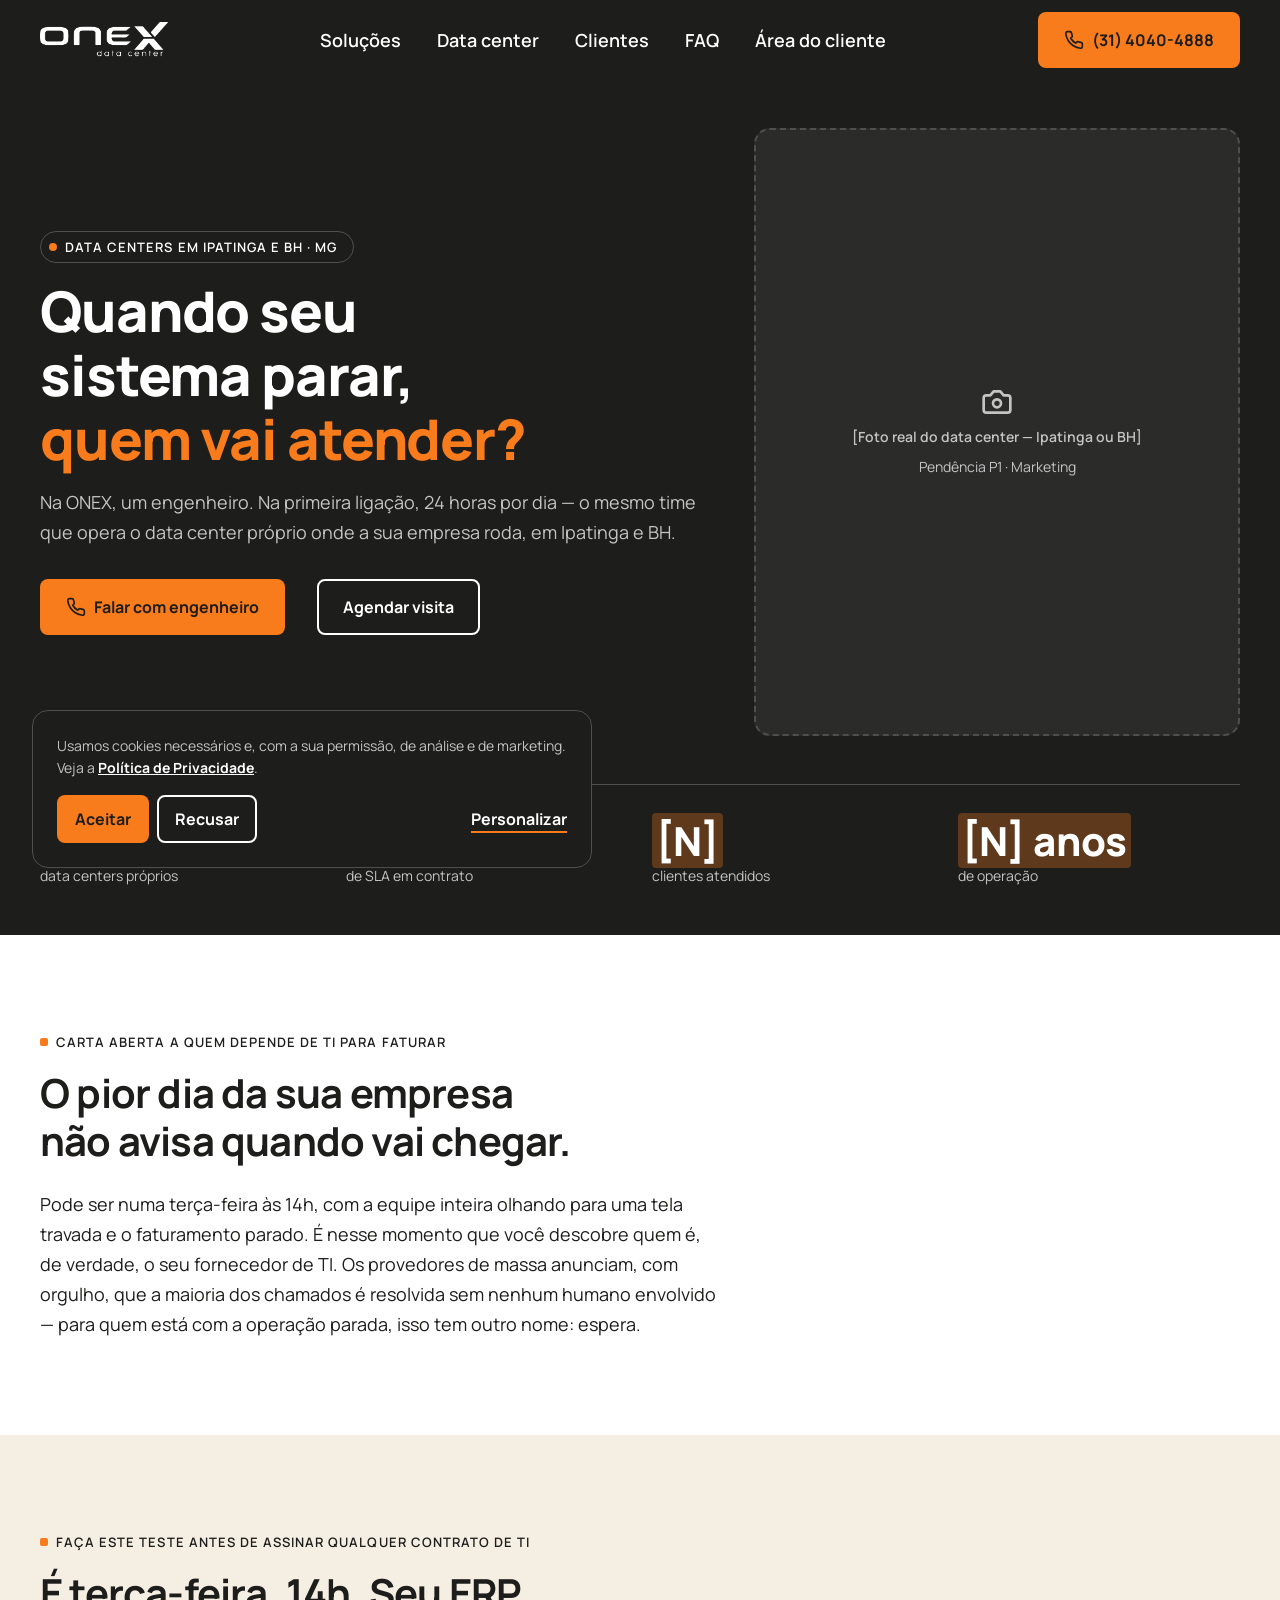
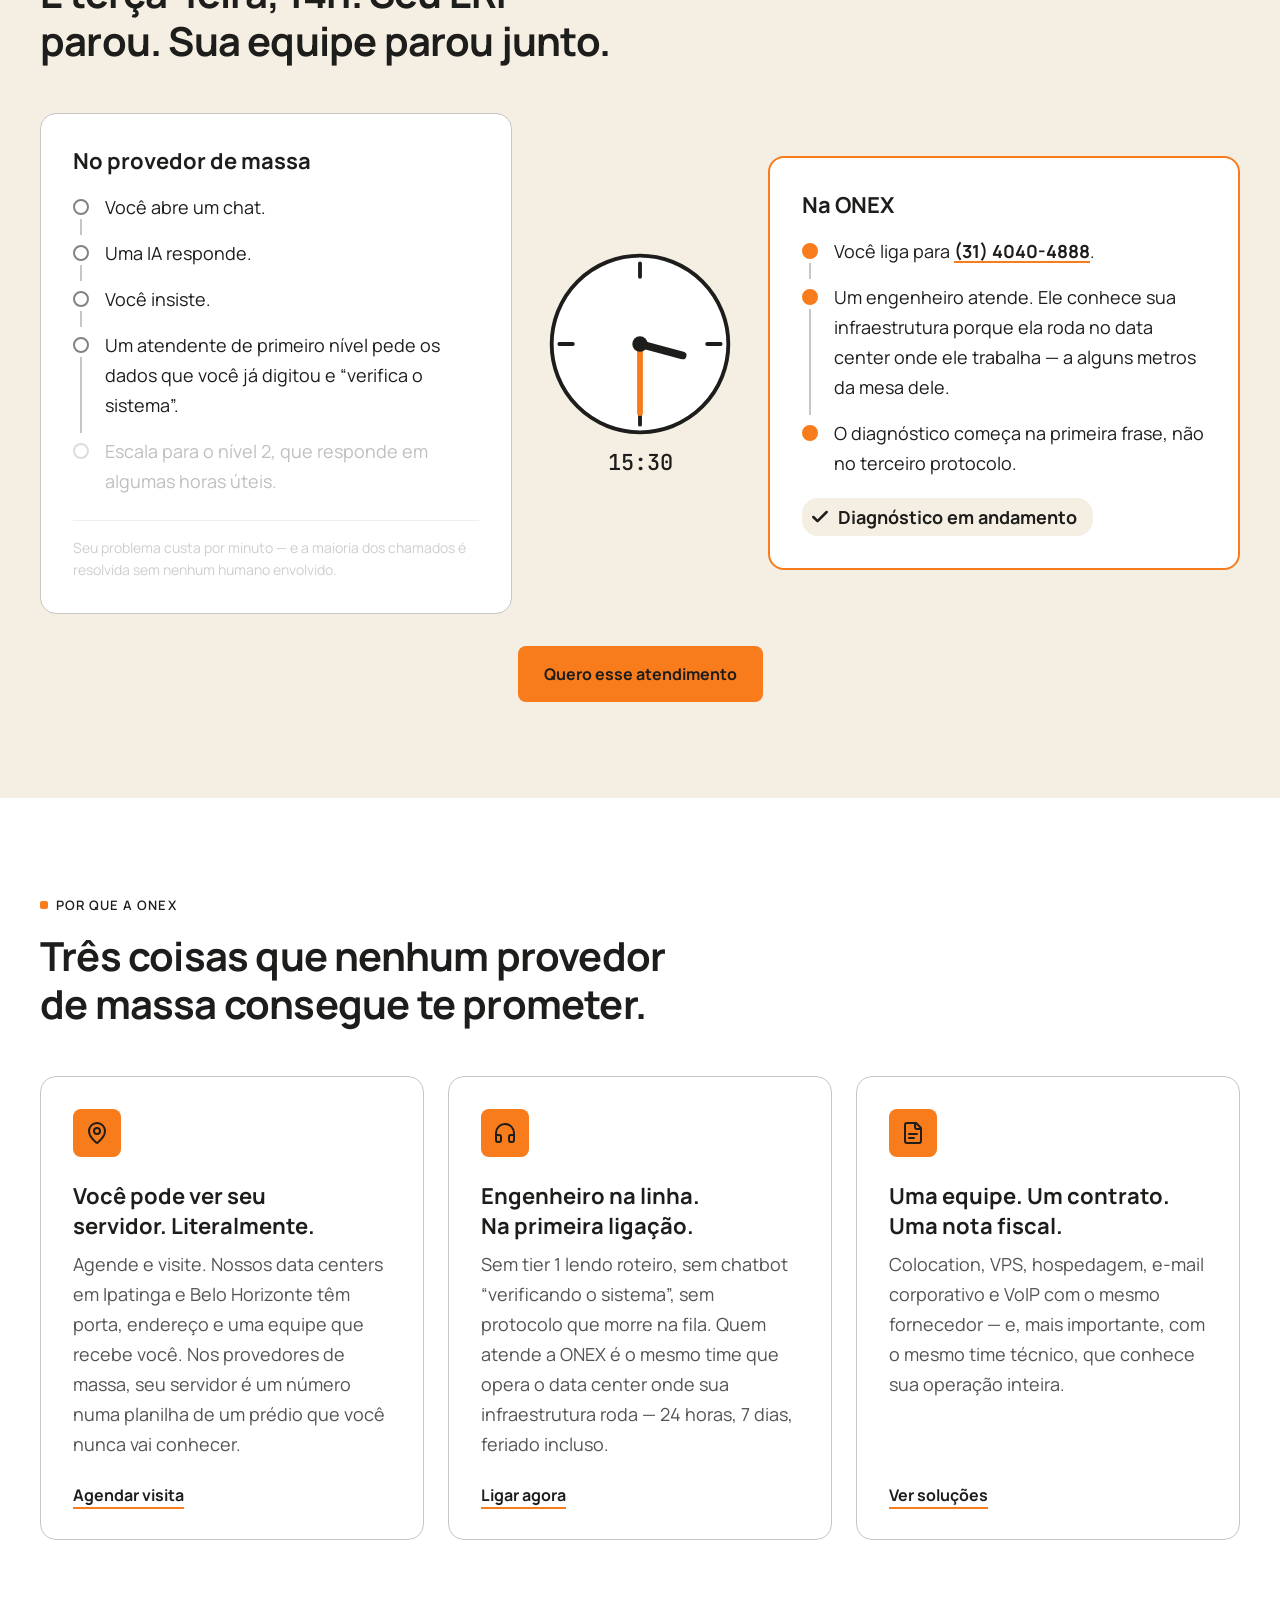
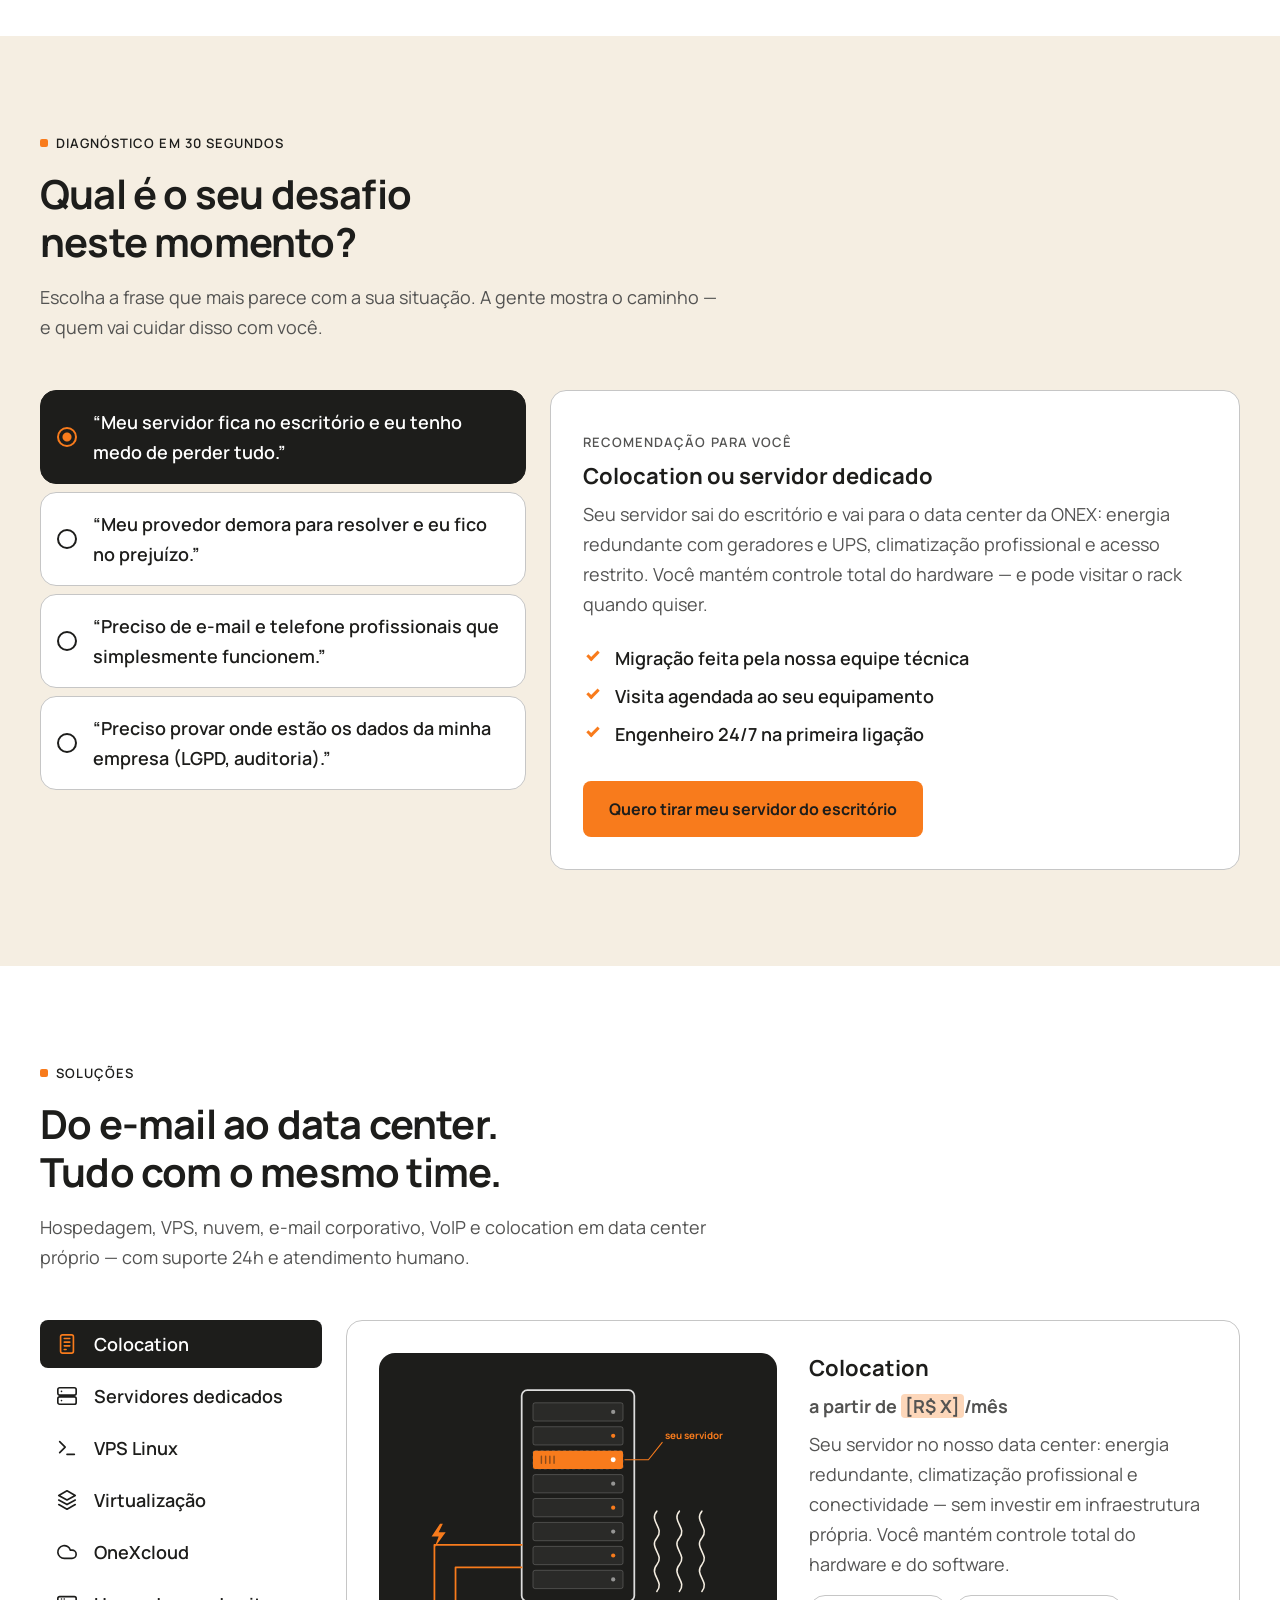
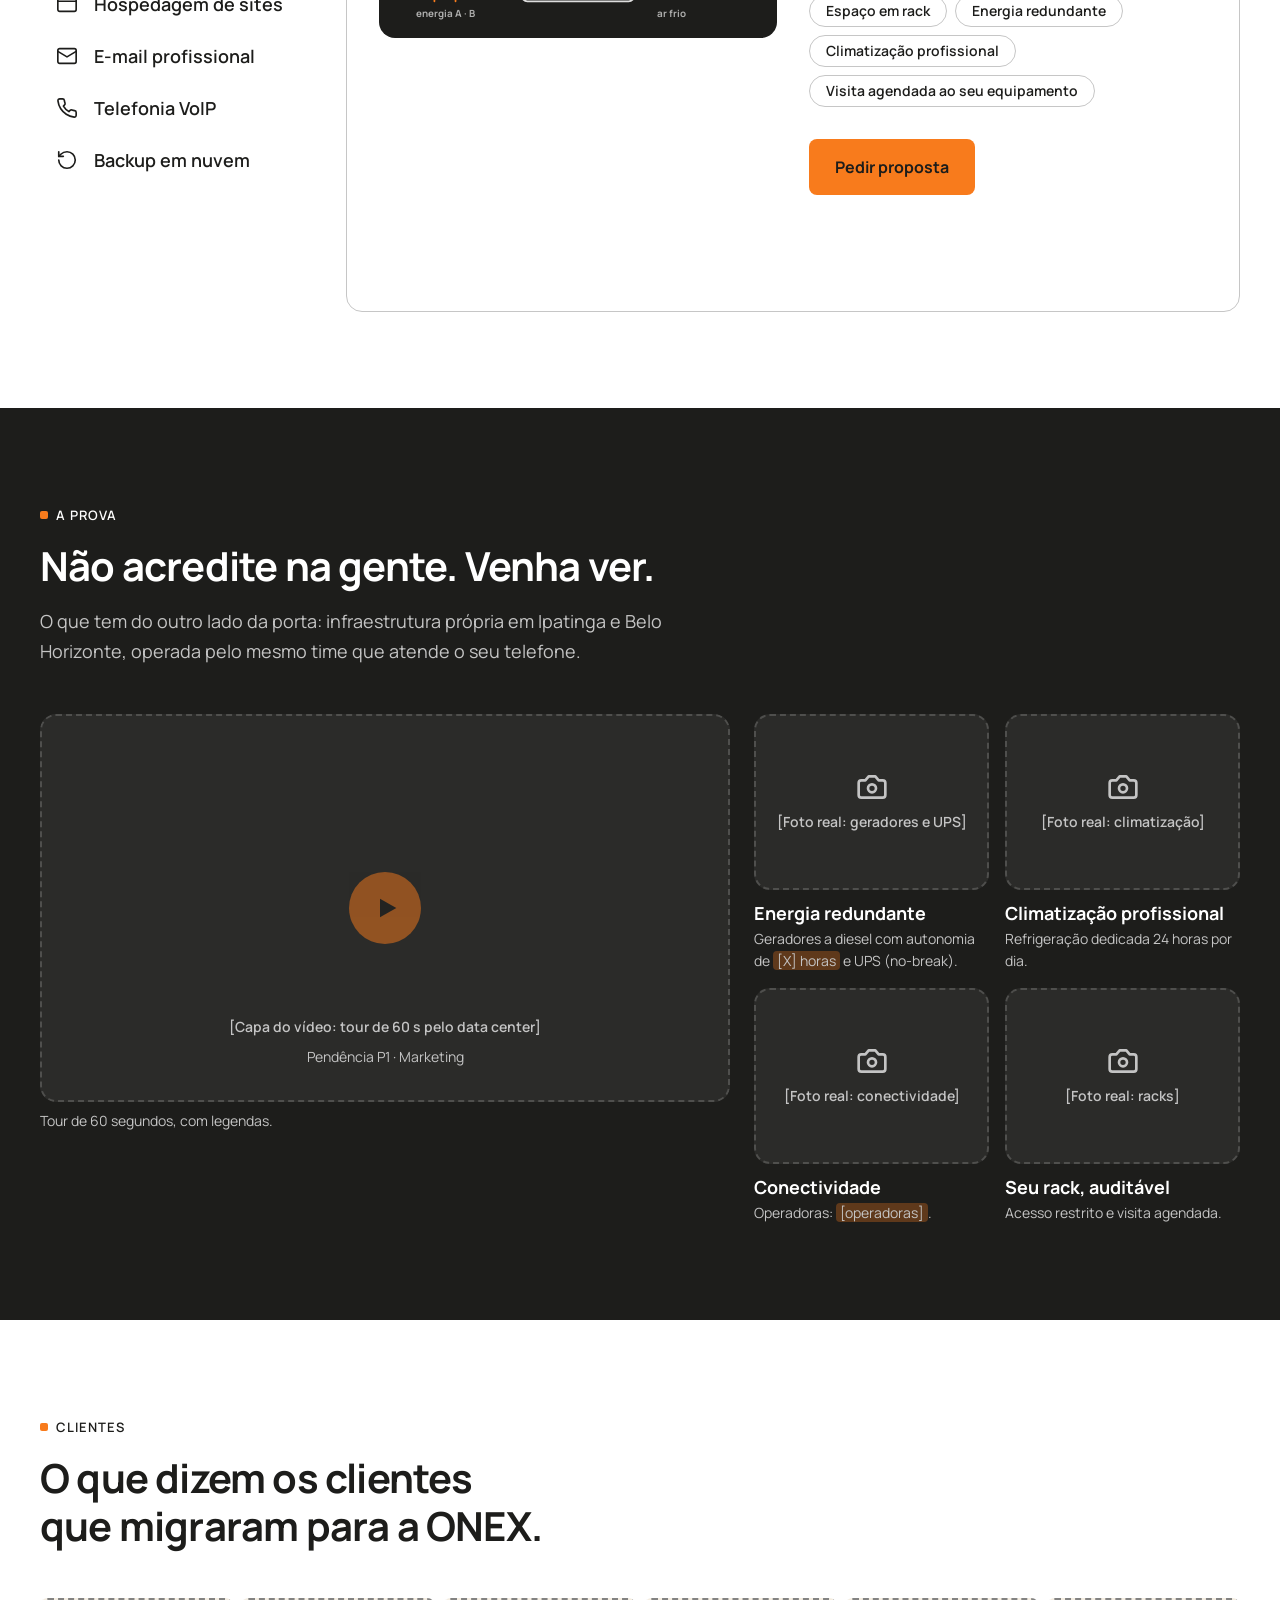
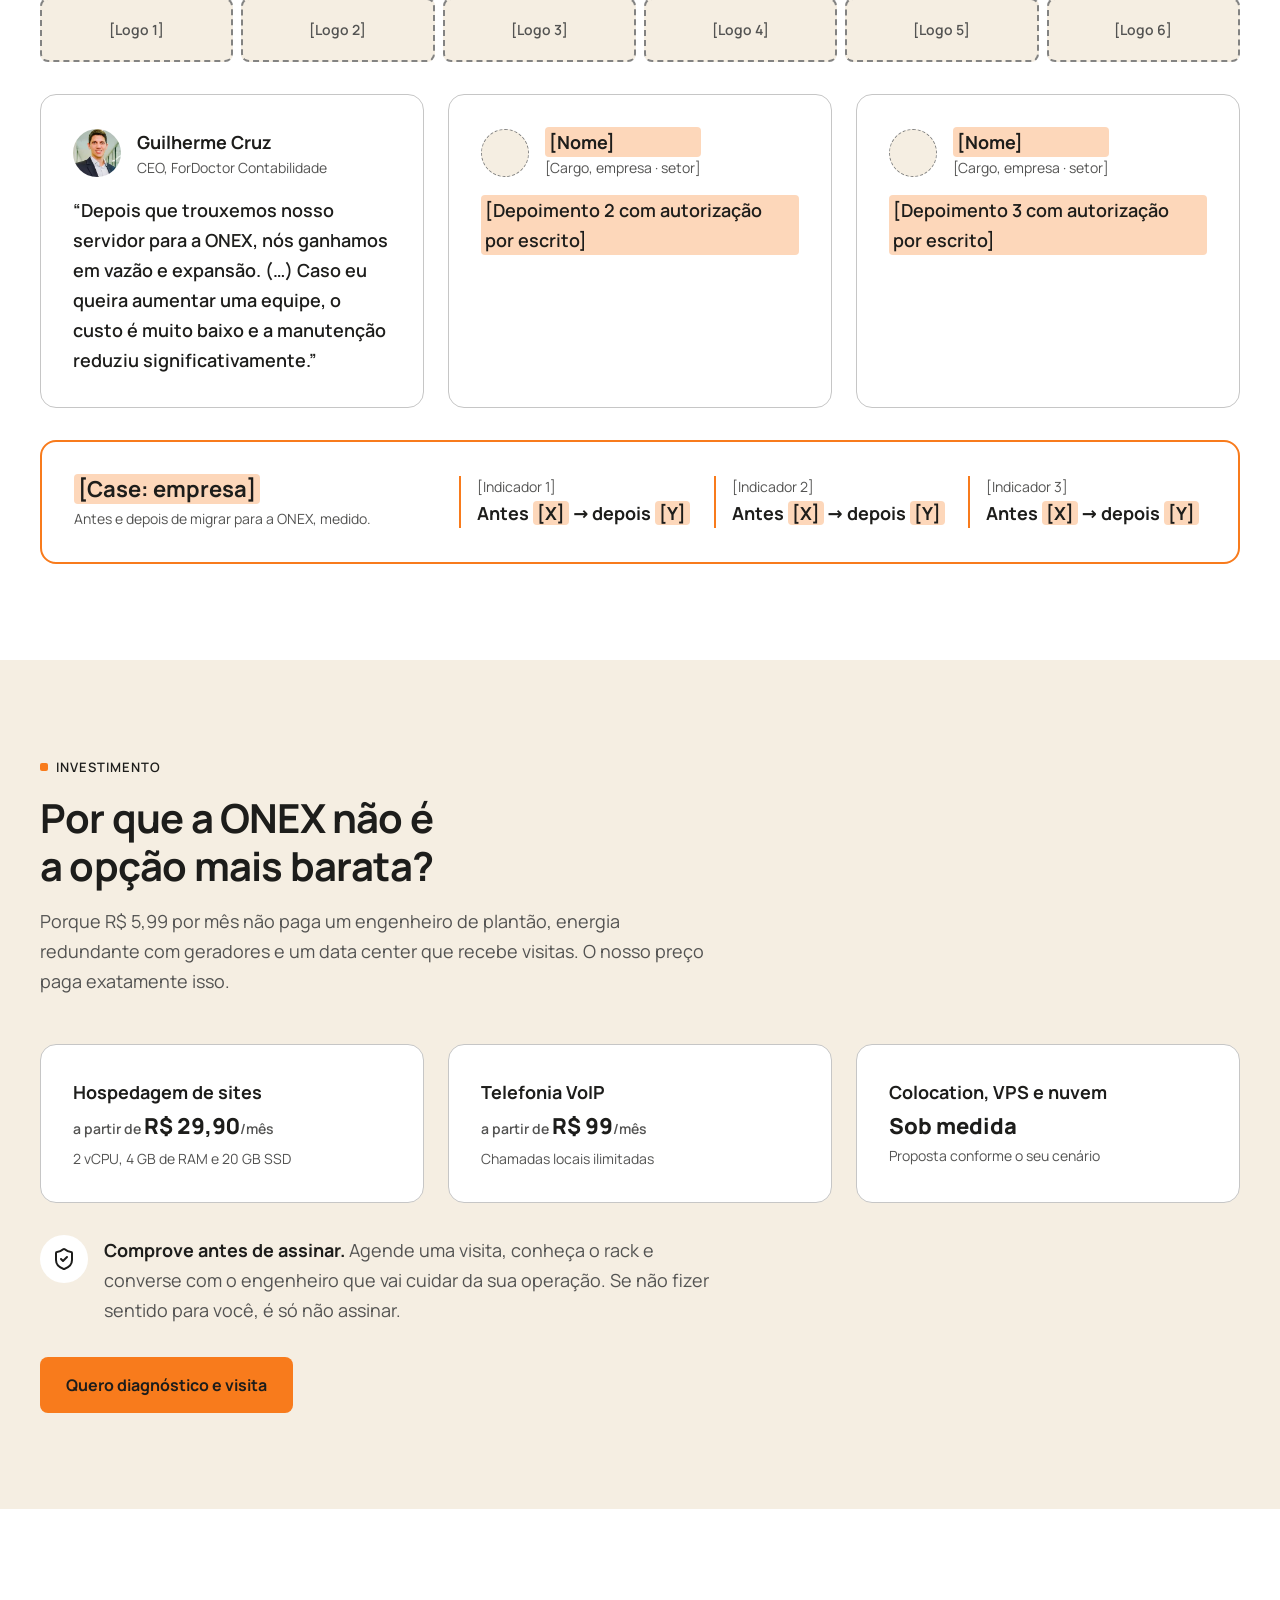
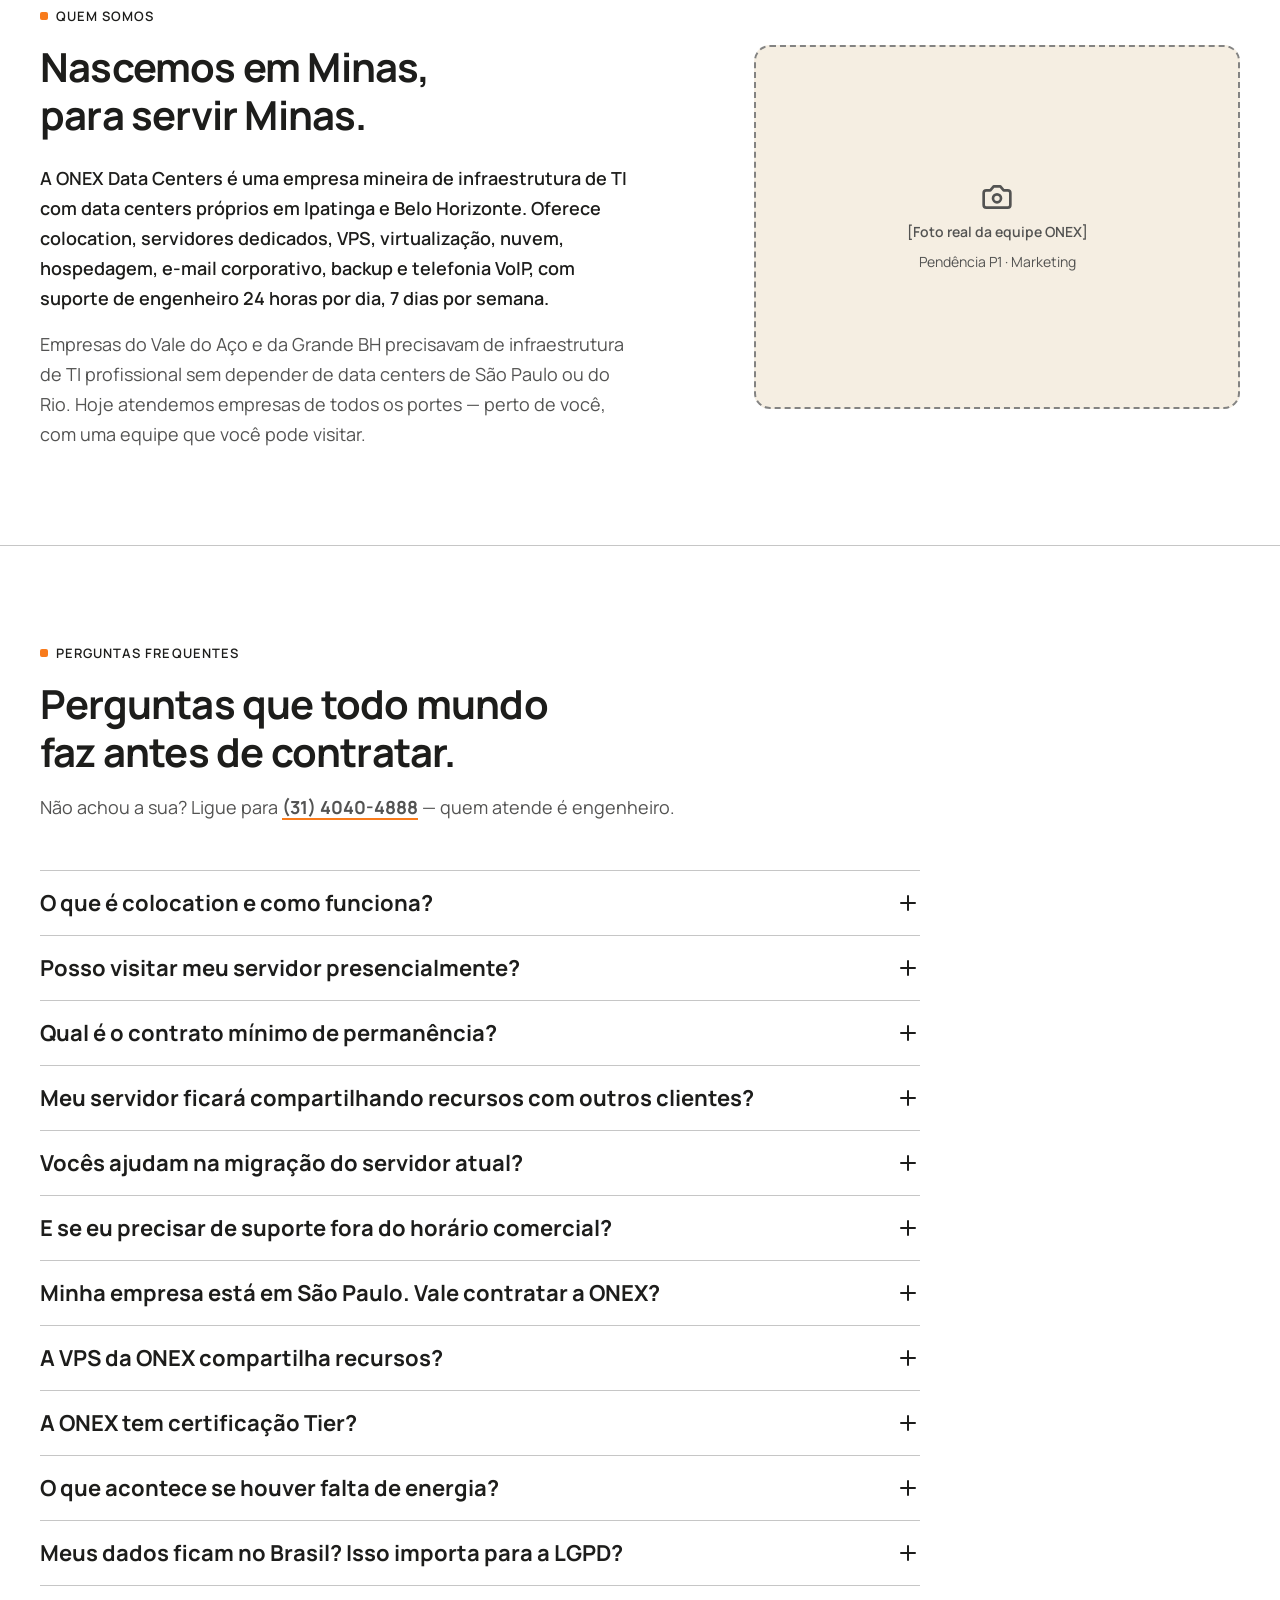
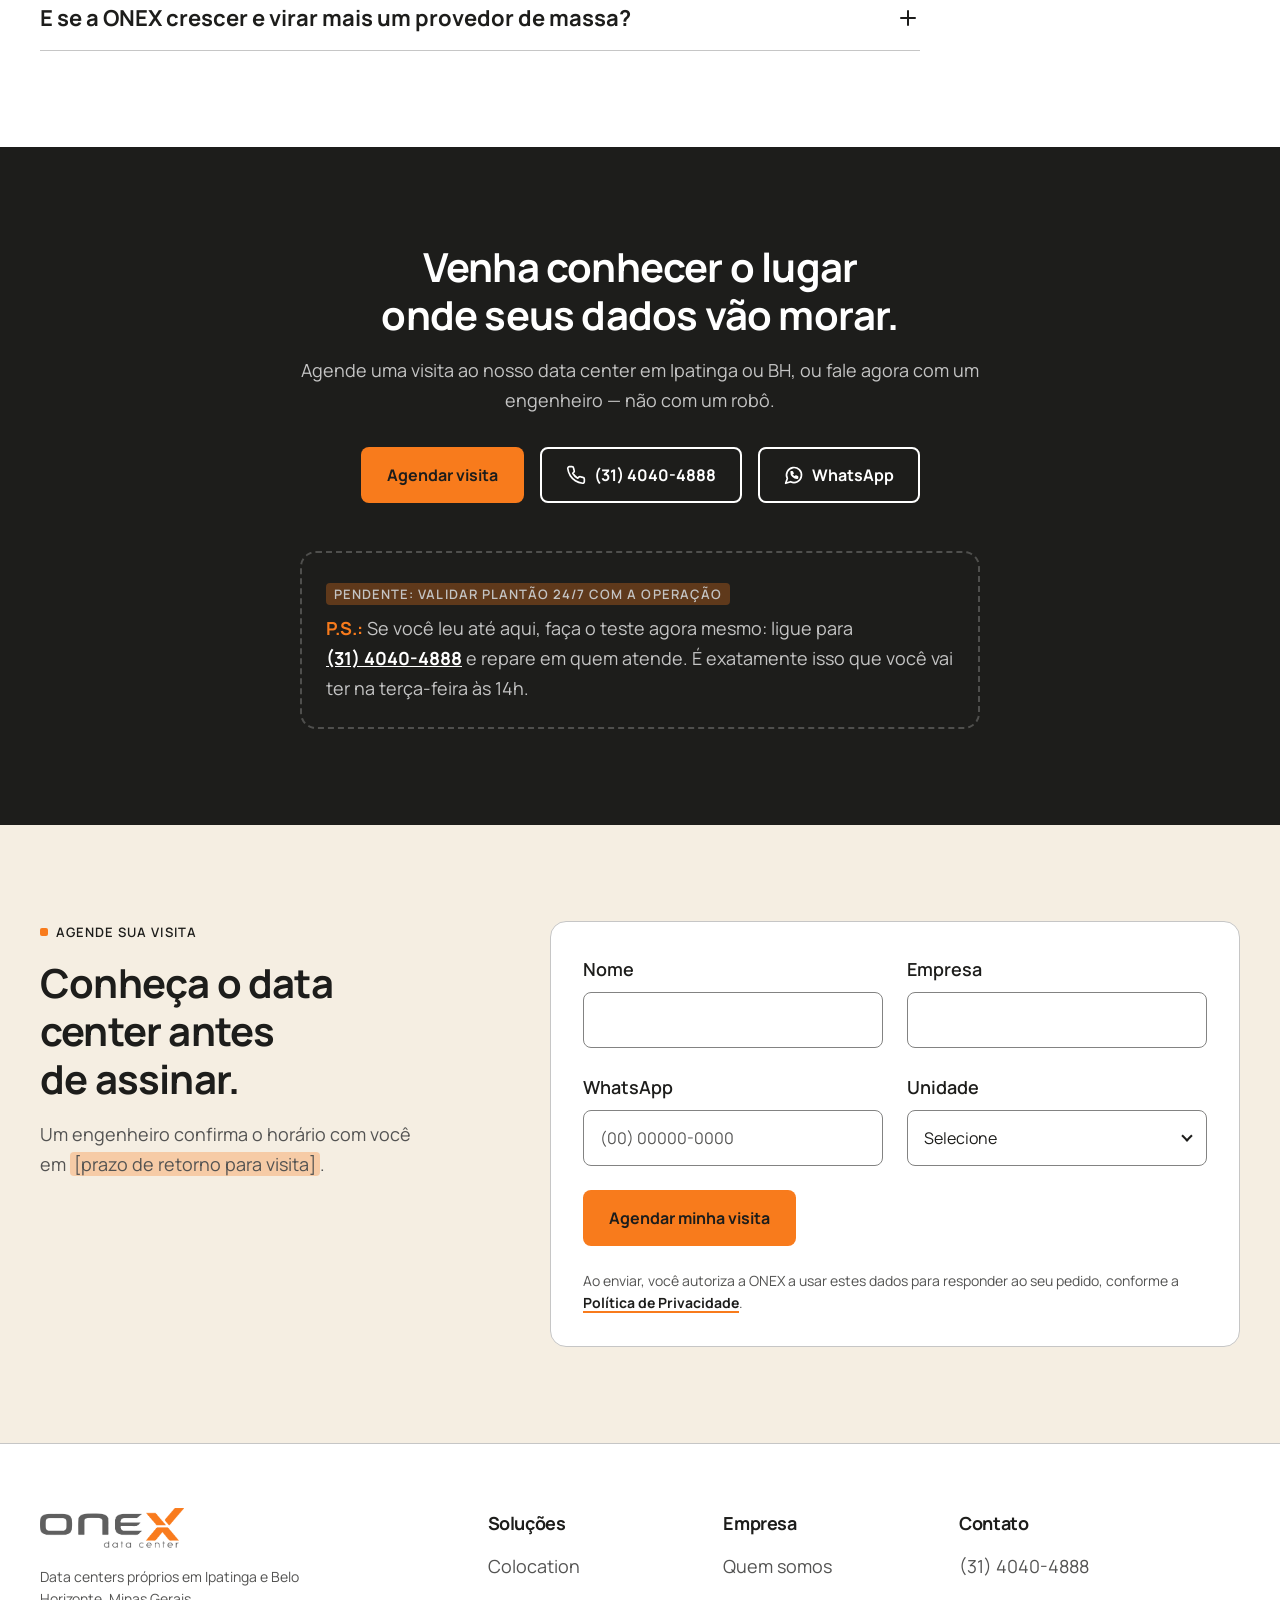
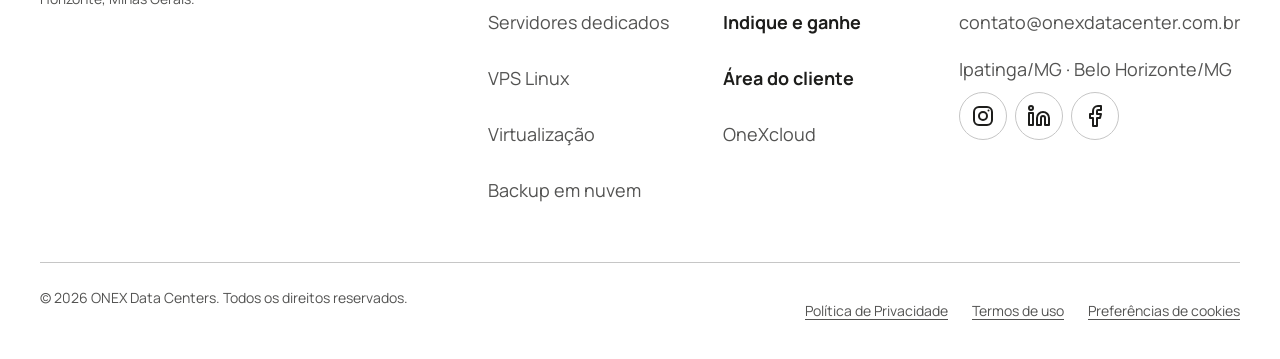
==== commit 01481003: "Landing de infraestrutura conforme a especificação de 28/10/2026 - index.html reorganizado nas 14 se" ====
--- a/index.html
+++ b/index.html
@@ -1,51 +1,41 @@
 <!doctype html>
-<html lang="pt-BR">
+<html lang="pt-BR" data-raiz="">
 <head>
 <meta charset="utf-8">
 <meta name="viewport" content="width=device-width, initial-scale=1">
-<title>OneX Data Centers | Datacenter em Minas Gerais: colocation, VPS, cloud e VoIP</title>
-<meta name="description" content="Datacenter próprio em Ipatinga e Belo Horizonte (MG). Colocation, servidores dedicados, VPS, nuvem, hospedagem, e-mail corporativo e telefonia VoIP com engenheiro no telefone 24/7. Agende uma visita.">
-<link rel="canonical" href="https://onexdc.com.br/">
-<meta name="robots" content="index, follow, max-image-preview:large, max-snippet:-1">
-<meta name="theme-color" content="#111010">
+<!-- Landing de infraestrutura (/infraestrutura, P1). Título e descrição provisórios: os definitivos estão no documento-mãe. -->
+<title>ONEX Data Centers | Data center em Minas Gerais: colocation, servidores e nuvem</title>
+<meta name="description" content="Data centers próprios em Ipatinga e Belo Horizonte (MG). Colocation, servidores dedicados, VPS, virtualização e nuvem, com engenheiro na primeira ligação. Agende uma visita.">
+<link rel="canonical" href="https://onexdc.com.br/infraestrutura">
+<!-- Staging: noindex, nofollow em todas as páginas até o lançamento. No dia, trocar por "index, follow" (exceto nas páginas de obrigado). -->
+<meta name="robots" content="noindex, nofollow">
+<meta name="theme-color" content="#1D1D1B">
 <meta name="color-scheme" content="light">
-<meta name="author" content="OneX Data Centers">
-<meta name="geo.region" content="BR-MG">
-<meta name="geo.placename" content="Ipatinga; Belo Horizonte">
 
 <meta property="og:locale" content="pt_BR">
 <meta property="og:type" content="website">
-<meta property="og:site_name" content="OneX Data Centers">
-<meta property="og:title" content="OneX Data Centers: o datacenter de Minas Gerais que você pode visitar">
-<meta property="og:description" content="Colocation, VPS, nuvem, e-mail e VoIP em infraestrutura própria em Ipatinga e BH. Quando você liga, um engenheiro atende.">
-<meta property="og:url" content="https://onexdc.com.br/">
+<meta property="og:site_name" content="ONEX Data Centers">
+<meta property="og:title" content="ONEX Data Centers: o data center de Minas Gerais que você pode visitar">
+<meta property="og:description" content="Colocation, servidores, VPS e nuvem em infraestrutura própria em Ipatinga e BH. Quando você liga, um engenheiro atende.">
+<meta property="og:url" content="https://onexdc.com.br/infraestrutura">
 <meta property="og:image" content="https://onexdc.com.br/assets/img/og-onex.jpg">
 <meta property="og:image:width" content="1200">
 <meta property="og:image:height" content="630">
-<meta property="og:image:alt" content="Ilustração isométrica de um datacenter com racks de luzes laranja sobre preto e o título Quando seu sistema parar, quem vai atender?">
+<meta property="og:image:alt" content="ONEX Data Centers: quando seu sistema parar, quem vai atender?">
 <meta name="twitter:card" content="summary_large_image">
-<meta name="twitter:title" content="OneX Data Centers: o datacenter de Minas Gerais que você pode visitar">
-<meta name="twitter:description" content="Colocation, VPS, nuvem, e-mail e VoIP em infraestrutura própria em Ipatinga e BH, com engenheiro no telefone 24/7.">
+<meta name="twitter:title" content="ONEX Data Centers: o data center de Minas Gerais que você pode visitar">
+<meta name="twitter:description" content="Colocation, servidores, VPS e nuvem em infraestrutura própria em Ipatinga e BH, com engenheiro na primeira ligação.">
 <meta name="twitter:image" content="https://onexdc.com.br/assets/img/og-onex.jpg">
 
 <link rel="icon" href="assets/img/favicon-32.png" sizes="32x32" type="image/png">
 <link rel="apple-touch-icon" href="assets/img/apple-touch-icon.png">
-<link rel="preconnect" href="https://fonts.googleapis.com">
-<link rel="preconnect" href="https://fonts.gstatic.com" crossorigin>
-<!-- Tipografia igual à da página OnexCloud: Manrope (texto) + Caveat (acento manuscrito); JetBrains Mono só no terminal/ASCII -->
-<link rel="stylesheet" href="https://fonts.googleapis.com/css2?family=Manrope:wght@400;500;600;700;800;900&amp;family=Caveat:wght@600;700&amp;family=JetBrains+Mono:wght@400;500&amp;display=swap">
-<link rel="stylesheet" href="assets/css/onex.css?v=1.0.0">
-
-<!-- Decide antes da 1ª pintura: intro (1x por sessão), modo estático (?fx=0) e movimento reduzido -->
-<script>(function(){var d=document.documentElement;d.classList.add("js");try{var q=location.search,rm=matchMedia("(prefers-reduced-motion: reduce)").matches;
-if(/[?&]fx=0/.test(q)){d.classList.add("fx-off");return}
-if(!rm)d.classList.add("fx");
-if(/[?&]intro=0/.test(q))return;
-var forcar=/[?&]intro=1/.test(q);
-if(!forcar&&(rm||location.hash||document.hidden||window.pageYOffset>4||sessionStorage.getItem("onex-intro")==="1"))return;
-d.classList.add("intro-active")}catch(e){}})();</script>
-
-<!-- dados:inicio -->
+<link rel="preload" href="assets/fonts/manrope-latin-800.woff2" as="font" type="font/woff2" crossorigin>
+<link rel="stylesheet" href="assets/css/onex.css?v=2.0.0">
+<!-- Antes de qualquer tag: configuração, Consent Mode v2 (tudo negado por padrão), GTM e origem da campanha -->
+<script src="assets/js/inicio.js?v=2.0.0"></script>
+<script src="assets/js/onex.js?v=2.0.0" defer></script>
+<noscript><style>.produto__painel[hidden], .acordeao__painel[hidden] { display: grid !important; }</style></noscript>
+
 <script type="application/ld+json">
 {
   "@context": "https://schema.org",
@@ -53,91 +43,71 @@
     {
       "@type": "Organization",
       "@id": "https://onexdc.com.br/#organization",
-      "name": "OneX Data Centers",
-      "legalName": "OneX Data Centers do Brasil",
+      "name": "ONEX Data Centers",
       "url": "https://onexdc.com.br/",
-      "logo": "https://onexdc.com.br/wp-content/uploads/2024/10/Logo-cinza.webp",
-      "image": "https://onexdc.com.br/assets/img/og-onex.jpg",
-      "description": "Empresa mineira de infraestrutura de TI com datacenters próprios em Ipatinga e Belo Horizonte (MG). Oferece colocation, servidores dedicados, VPS, virtualização, nuvem, hospedagem, e-mail corporativo, backup e telefonia VoIP, com suporte de engenheiro 24 horas, 7 dias por semana.",
+      "logo": "https://onexdc.com.br/assets/img/logo-onex-cinza.webp",
       "email": "contato@onexdatacenter.com.br",
       "telephone": "+55-31-4040-4888",
-      "areaServed": [
-        { "@type": "State", "name": "Minas Gerais" },
-        { "@type": "Country", "name": "Brasil" }
-      ],
-      "location": [
-        { "@type": "Place", "name": "Datacenter OneX Ipatinga", "address": { "@type": "PostalAddress", "addressLocality": "Ipatinga", "addressRegion": "MG", "addressCountry": "BR" } },
-        { "@type": "Place", "name": "Datacenter OneX Belo Horizonte", "address": { "@type": "PostalAddress", "addressLocality": "Belo Horizonte", "addressRegion": "MG", "addressCountry": "BR" } }
-      ],
-      "contactPoint": [
-        {
-          "@type": "ContactPoint",
-          "telephone": "+55-31-4040-4888",
-          "contactType": "technical support",
-          "availableLanguage": "pt-BR",
-          "hoursAvailable": { "@type": "OpeningHoursSpecification", "dayOfWeek": ["Monday", "Tuesday", "Wednesday", "Thursday", "Friday", "Saturday", "Sunday"], "opens": "00:00", "closes": "23:59" }
-        },
-        { "@type": "ContactPoint", "telephone": "+55-31-4040-4888", "email": "contato@onexdatacenter.com.br", "contactType": "sales", "availableLanguage": "pt-BR" }
-      ],
       "sameAs": [
         "https://www.instagram.com/onexdc/",
         "https://www.facebook.com/onexdcenter/",
         "https://www.linkedin.com/company/onex-dc/"
-      ],
-      "hasOfferCatalog": {
-        "@type": "OfferCatalog",
-        "name": "Soluções OneX Data Centers",
-        "itemListElement": [
-          { "@type": "Offer", "itemOffered": { "@type": "Service", "name": "Colocation", "description": "Seu servidor no datacenter da OneX com energia redundante, climatização profissional e conectividade." } },
-          { "@type": "Offer", "itemOffered": { "@type": "Service", "name": "Servidores dedicados", "description": "Servidores e área dedicada sob medida, com 100% dos recursos para a sua aplicação." } },
-          { "@type": "Offer", "itemOffered": { "@type": "Service", "name": "VPS Linux", "description": "4 GB de RAM, 2 vCPU dedicadas, 120 GB, acesso root, IP dedicado e transferência ilimitada." } },
-          { "@type": "Offer", "itemOffered": { "@type": "Service", "name": "Virtualização", "description": "Máquinas virtuais isoladas com failover automático e snapshots." } },
-          { "@type": "Offer", "itemOffered": { "@type": "Service", "name": "OnexCloud (nuvem corporativa)", "description": "Arquivos, calendários e contatos sincronizados numa nuvem hospedada em Minas Gerais, com backup incluso." } },
-          { "@type": "Offer", "priceSpecification": { "@type": "UnitPriceSpecification", "price": "29.90", "priceCurrency": "BRL", "unitCode": "MON" }, "itemOffered": { "@type": "Service", "name": "Hospedagem de sites", "description": "2 vCPU, 4 GB de RAM, 20 GB SSD, tráfego e banco de dados ilimitados." } },
-          { "@type": "Offer", "itemOffered": { "@type": "Service", "name": "E-mail profissional com domínio", "description": "Antispam, antivírus, SSL, POP3 e IMAP e 10 GB por usuário em datacenter mineiro." } },
-          { "@type": "Offer", "priceSpecification": { "@type": "UnitPriceSpecification", "price": "99.00", "priceCurrency": "BRL", "unitCode": "MON" }, "itemOffered": { "@type": "Service", "name": "Telefonia VoIP — Plano Essencial", "description": "Chamadas locais ilimitadas." } },
-          { "@type": "Offer", "priceSpecification": { "@type": "UnitPriceSpecification", "price": "199.00", "priceCurrency": "BRL", "unitCode": "MON" }, "itemOffered": { "@type": "Service", "name": "Telefonia VoIP — Plano Profissional", "description": "Ligações nacionais e internacionais e PABX virtual." } },
-          { "@type": "Offer", "itemOffered": { "@type": "Service", "name": "Backup em nuvem", "description": "Backup automatizado diário com retenção configurável, restaurado a partir do datacenter em MG." } }
-        ]
-      }
-    },
-    {
-      "@type": "WebSite",
-      "@id": "https://onexdc.com.br/#website",
+      ]
+    },
+    {
+      "@type": "LocalBusiness",
+      "@id": "https://onexdc.com.br/#dc-ipatinga",
+      "name": "ONEX Data Centers — Ipatinga",
+      "parentOrganization": { "@id": "https://onexdc.com.br/#organization" },
       "url": "https://onexdc.com.br/",
-      "name": "OneX Data Centers",
+      "image": "https://onexdc.com.br/assets/img/og-onex.jpg",
+      "telephone": "+55-31-4040-4888",
+      "address": { "@type": "PostalAddress", "addressLocality": "Ipatinga", "addressRegion": "MG", "addressCountry": "BR" }
+    },
+    {
+      "@type": "LocalBusiness",
+      "@id": "https://onexdc.com.br/#dc-belo-horizonte",
+      "name": "ONEX Data Centers — Belo Horizonte",
+      "parentOrganization": { "@id": "https://onexdc.com.br/#organization" },
+      "url": "https://onexdc.com.br/",
+      "image": "https://onexdc.com.br/assets/img/og-onex.jpg",
+      "telephone": "+55-31-4040-4888",
+      "address": { "@type": "PostalAddress", "addressLocality": "Belo Horizonte", "addressRegion": "MG", "addressCountry": "BR" }
+    },
+    {
+      "@type": "WebPage",
+      "@id": "https://onexdc.com.br/infraestrutura#webpage",
+      "url": "https://onexdc.com.br/infraestrutura",
+      "name": "ONEX Data Centers | Data center em Minas Gerais: colocation, servidores e nuvem",
       "inLanguage": "pt-BR",
-      "publisher": { "@id": "https://onexdc.com.br/#organization" }
-    },
-    {
-      "@type": "WebPage",
-      "@id": "https://onexdc.com.br/#webpage",
-      "url": "https://onexdc.com.br/",
-      "name": "OneX Data Centers | Datacenter em Minas Gerais: colocation, VPS, cloud e VoIP",
-      "description": "Datacenter próprio em Ipatinga e Belo Horizonte (MG). Colocation, servidores dedicados, VPS, nuvem, hospedagem, e-mail corporativo e telefonia VoIP com engenheiro no telefone 24/7.",
-      "inLanguage": "pt-BR",
-      "isPartOf": { "@id": "https://onexdc.com.br/#website" },
       "about": { "@id": "https://onexdc.com.br/#organization" },
-      "primaryImageOfPage": { "@type": "ImageObject", "url": "https://onexdc.com.br/assets/img/og-onex.jpg", "width": 1200, "height": 630 },
-      "speakable": { "@type": "SpeakableSpecification", "cssSelector": [".hero__titulo", ".hero__texto", "#resumo"] }
+      "breadcrumb": { "@id": "https://onexdc.com.br/infraestrutura#breadcrumb" },
+      "speakable": { "@type": "SpeakableSpecification", "cssSelector": [".hero__titulo", ".hero__sub", "#resumo"] }
+    },
+    {
+      "@type": "BreadcrumbList",
+      "@id": "https://onexdc.com.br/infraestrutura#breadcrumb",
+      "itemListElement": [
+        { "@type": "ListItem", "position": 1, "name": "Início", "item": "https://onexdc.com.br/" },
+        { "@type": "ListItem", "position": 2, "name": "Infraestrutura", "item": "https://onexdc.com.br/infraestrutura" }
+      ]
     }
   ]
 }
 </script>
-<!-- dados:fim -->
 <!-- faq-jsonld:inicio -->
 <script type="application/ld+json">
 {
   "@context": "https://schema.org",
   "@type": "FAQPage",
-  "@id": "https://onexdc.com.br/#faq",
+  "@id": "https://onexdc.com.br/infraestrutura#faq",
   "mainEntity": [
     {
       "@type": "Question",
       "name": "O que é colocation e como funciona?",
       "acceptedAnswer": {
         "@type": "Answer",
-        "text": "Colocation é trazer o seu servidor físico para o datacenter da OneX: nós fornecemos espaço em rack, energia redundante, refrigeração e conectividade, e você mantém controle total do hardware e do software."
+        "text": "Colocation é trazer o seu servidor físico para o data center da ONEX: nós fornecemos espaço em rack, energia redundante, refrigeração e conectividade, e você mantém controle total do hardware e do software."
       }
     },
     {
@@ -145,7 +115,7 @@
       "name": "Posso visitar meu servidor presencialmente?",
       "acceptedAnswer": {
         "@type": "Answer",
-        "text": "Sim. Agendando com a nossa equipe, você pode ir pessoalmente ao datacenter para manutenção ou inspeção. Você sempre sabe onde o seu equipamento está."
+        "text": "Sim. Agendando com a nossa equipe, você pode ir pessoalmente ao data center para manutenção ou inspeção. Você sempre sabe onde o seu equipamento está."
       }
     },
     {
@@ -169,7 +139,7 @@
       "name": "Vocês ajudam na migração do servidor atual?",
       "acceptedAnswer": {
         "@type": "Answer",
-        "text": "Sim. A equipe técnica da OneX cuida da migração: mapeia seus serviços atuais, define uma janela com mínimo impacto e executa a transferência com acompanhamento em tempo real. Para a maioria dos clientes, o processo termina em menos de 24 horas sem interrupção do serviço."
+        "text": "Sim. A equipe técnica da ONEX cuida da migração: mapeia seus serviços atuais, define uma janela com mínimo impacto e executa a transferência com acompanhamento em tempo real. Para a maioria dos clientes, o processo termina em menos de 24 horas sem interrupção do serviço."
       }
     },
     {
@@ -177,39 +147,31 @@
       "name": "E se eu precisar de suporte fora do horário comercial?",
       "acceptedAnswer": {
         "@type": "Answer",
-        "text": "A estrutura da OneX opera 24 horas por dia, 7 dias por semana, incluindo feriados. Para clientes com monitoramento ativo, acompanhamos qualquer anomalia em tempo real."
+        "text": "A estrutura da ONEX opera 24 horas por dia, 7 dias por semana, incluindo feriados. Para clientes com monitoramento ativo, acompanhamos qualquer anomalia em tempo real."
       }
     },
     {
       "@type": "Question",
-      "name": "A OneX é melhor que a Hostinger ou a Locaweb?",
+      "name": "Minha empresa está em São Paulo. Vale contratar a ONEX?",
       "acceptedAnswer": {
         "@type": "Answer",
-        "text": "Depende do que você precisa. Se a prioridade é preço baixo e autoatendimento, talvez não. Se você quer suporte real com engenheiro, dados em datacenter próprio no Brasil, possibilidade de visita presencial e SLA com contrato, a OneX entrega o que provedores nacionais de massa não conseguem: infraestrutura própria em Minas Gerais, atendimento 24/7 e sem burocracia."
+        "text": "Sim. A ONEX atende clientes de todo o Brasil. Para empresas que precisam de compliance, auditoria presencial ou simplesmente querem saber onde seus dados estão fisicamente, ter um data center visitável em MG é um diferencial real."
       }
     },
     {
       "@type": "Question",
-      "name": "Minha empresa está em São Paulo. Vale contratar a OneX?",
+      "name": "A VPS da ONEX compartilha recursos?",
       "acceptedAnswer": {
         "@type": "Answer",
-        "text": "Sim. A OneX atende clientes de todo o Brasil. Para empresas que precisam de compliance, auditoria presencial ou simplesmente querem saber onde seus dados estão fisicamente, ter um datacenter visitável em MG é um diferencial real — e a conexão com os principais backbones garante latência adequada para SP e qualquer outra região."
+        "text": "Não. As VPS da ONEX têm recursos dedicados: CPU, memória RAM e armazenamento são alocados exclusivamente para o seu servidor, o que garante estabilidade e desempenho previsível, inclusive em picos de uso."
       }
     },
     {
       "@type": "Question",
-      "name": "A VPS da OneX compartilha recursos?",
+      "name": "A ONEX tem certificação Tier?",
       "acceptedAnswer": {
         "@type": "Answer",
-        "text": "Não. As VPS da OneX têm recursos dedicados: CPU, memória RAM e armazenamento são alocados exclusivamente para o seu servidor, o que garante estabilidade e desempenho previsível, inclusive em picos de uso."
-      }
-    },
-    {
-      "@type": "Question",
-      "name": "A OneX tem certificação Tier?",
-      "acceptedAnswer": {
-        "@type": "Answer",
-        "text": "Os datacenters da OneX são projetados seguindo os padrões de infraestrutura Tier, com redundância de energia, refrigeração e conectividade. Para informações sobre certificações específicas e nível atual, fale com a equipe técnica."
+        "text": "Os data centers da ONEX são projetados seguindo os padrões de infraestrutura Tier, com redundância de energia, refrigeração e conectividade. Certificação atual: [certificação e nível, a confirmar com a Operação]."
       }
     },
     {
@@ -217,15 +179,7 @@
       "name": "O que acontece se houver falta de energia?",
       "acceptedAnswer": {
         "@type": "Answer",
-        "text": "Seus servidores continuam funcionando. O datacenter opera com energia redundante: geradores a diesel com autonomia de horas e sistemas de UPS (no-break) que garantem continuidade imediata quando a rede elétrica cai."
-      }
-    },
-    {
-      "@type": "Question",
-      "name": "Por que a OneX não é a opção mais barata?",
-      "acceptedAnswer": {
-        "@type": "Answer",
-        "text": "Porque R$ 5,99 por mês não paga um engenheiro de plantão, energia redundante com geradores e um datacenter que recebe visitas. O preço da OneX paga exatamente isso. Se o seu projeto é um site pessoal, um provedor de massa provavelmente resolve; se é a operação da sua empresa, o barato aparece na fatura da primeira parada."
+        "text": "Seus servidores continuam funcionando. O data center opera com energia redundante: geradores a diesel com autonomia de [X] horas e sistemas de UPS (no-break) que garantem continuidade imediata quando a rede elétrica cai."
       }
     },
     {
@@ -233,15 +187,15 @@
       "name": "Meus dados ficam no Brasil? Isso importa para a LGPD?",
       "acceptedAnswer": {
         "@type": "Answer",
-        "text": "Ficam em Minas Gerais, em datacenter próprio, com endereço que você pode visitar e auditar. Para compliance e LGPD, saber a localização física e a jurisdição dos seus dados virou item de auditoria — e “em algum lugar da nuvem” não é uma resposta que passa em auditoria."
+        "text": "Ficam em Minas Gerais, em data center próprio, com endereço que você pode visitar e auditar. Para compliance e LGPD, saber a localização física e a jurisdição dos seus dados virou item de auditoria — e “em algum lugar da nuvem” não é uma resposta que passa em auditoria."
       }
     },
     {
       "@type": "Question",
-      "name": "E se a OneX crescer e virar mais um provedor de massa?",
+      "name": "E se a ONEX crescer e virar mais um provedor de massa?",
       "acceptedAnswer": {
         "@type": "Answer",
-        "text": "O modelo da OneX é o oposto do volume: atender menos clientes, com mais profundidade, e o engenheiro que atende o telefone continua sendo quem opera o datacenter. No dia em que um chatbot atender por nós, pode cobrar esta página."
+        "text": "O modelo da ONEX é o oposto do volume: atender menos clientes, com mais profundidade, e o engenheiro que atende o telefone continua sendo quem opera o data center. No dia em que um chatbot atender por nós, pode cobrar esta página."
       }
     }
   ]
@@ -249,446 +203,271 @@
 </script>
 <!-- faq-jsonld:fim -->
 </head>
-<body>
+<body data-pagina="infraestrutura" data-barra>
 <a class="pular" href="#conteudo">Pular para o conteúdo</a>
 
-<!-- Símbolo X oficial (polígonos medidos no alfa do PNG oficial, viewBox 541×458) -->
-<svg width="0" height="0" class="sprite" aria-hidden="true" focusable="false">
-  <symbol id="x-onex" viewBox="0 0 541 458">
-    <path d="M1.5 69 L134.5 69 L284.5 243 L151.5 243 Z"/>
-    <path d="M414 0 L542 0 L331 244 L265 168 Z"/>
-    <path d="M156.6 273 L309.5 273 L465 458 L335 458 L233 339 L132 458 L0 458 Z"/>
-  </symbol>
+<!-- Ícones (decorativos: sempre com aria-hidden no uso) -->
+<svg class="sprite" aria-hidden="true" focusable="false">
+  <symbol id="i-tel" viewBox="0 0 24 24"><path d="M22 16.92v3a2 2 0 0 1-2.18 2 19.79 19.79 0 0 1-8.63-3.07 19.5 19.5 0 0 1-6-6 19.79 19.79 0 0 1-3.07-8.67A2 2 0 0 1 4.11 2h3a2 2 0 0 1 2 1.72 12.84 12.84 0 0 0 .7 2.81 2 2 0 0 1-.45 2.11L8.09 9.91a16 16 0 0 0 6 6l1.27-1.27a2 2 0 0 1 2.11-.45 12.84 12.84 0 0 0 2.81.7A2 2 0 0 1 22 16.92z"/></symbol>
+  <symbol id="i-whats" viewBox="0 0 24 24"><path d="M7.9 20A9 9 0 1 0 4 16.1L2 22Z"/><path d="M9 10.5c.5 2 2 3.5 4 4l1.2-1.2 2 .8v1.6c-4 .4-8-3.6-7.6-7.6H10l.8 2Z"/></symbol>
+  <symbol id="i-visita" viewBox="0 0 24 24"><path d="M20 10c0 5-5.5 10.2-7.4 11.8a1 1 0 0 1-1.2 0C9.5 20.2 4 15 4 10a8 8 0 0 1 16 0"/><circle cx="12" cy="10" r="3"/></symbol>
+  <symbol id="i-eng" viewBox="0 0 24 24"><path d="M3 14h3a2 2 0 0 1 2 2v3a2 2 0 0 1-2 2H5a2 2 0 0 1-2-2v-7a9 9 0 0 1 18 0v7a2 2 0 0 1-2 2h-1a2 2 0 0 1-2-2v-3a2 2 0 0 1 2-2h3"/></symbol>
+  <symbol id="i-contrato" viewBox="0 0 24 24"><path d="M15 2H6a2 2 0 0 0-2 2v16a2 2 0 0 0 2 2h12a2 2 0 0 0 2-2V7Z"/><path d="M14 2v4a2 2 0 0 0 2 2h4M8 13h8M8 17h5"/></symbol>
+  <symbol id="i-check" viewBox="0 0 24 24"><path d="M20 6 9 17l-5-5"/></symbol>
+  <symbol id="i-escudo" viewBox="0 0 24 24"><path d="M20 13c0 5-3.5 7.5-7.66 8.95a1 1 0 0 1-.67-.01C7.5 20.5 4 18 4 13V6a1 1 0 0 1 1-1c2 0 4.5-1.2 6.24-2.72a1.17 1.17 0 0 1 1.52 0C14.51 3.81 17 5 19 5a1 1 0 0 1 1 1z"/><path d="m9 12 2 2 4-4"/></symbol>
+  <symbol id="i-play" viewBox="0 0 24 24"><path d="M6 4l14 8-14 8Z"/></symbol>
+  <symbol id="i-camera" viewBox="0 0 24 24"><path d="M14.5 4h-5L7 7H4a2 2 0 0 0-2 2v9a2 2 0 0 0 2 2h16a2 2 0 0 0 2-2V9a2 2 0 0 0-2-2h-3z"/><circle cx="12" cy="13" r="3"/></symbol>
+  <symbol id="i-seta" viewBox="0 0 24 24"><path d="M5 12h14M13 6l6 6-6 6"/></symbol>
+  <symbol id="i-fechar" viewBox="0 0 24 24"><path d="M18 6 6 18M6 6l12 12"/></symbol>
+  <symbol id="i-externo" viewBox="0 0 24 24"><path d="M15 3h6v6M10 14 21 3M18 13v6a2 2 0 0 1-2 2H5a2 2 0 0 1-2-2V8a2 2 0 0 1 2-2h6"/></symbol>
+  <symbol id="i-cartao" viewBox="0 0 24 24"><rect x="3" y="4" width="18" height="16" rx="2"/><circle cx="9" cy="11" r="2"/><path d="M6 16c.6-1.4 1.7-2 3-2s2.4.6 3 2M14 9h4M14 13h4"/></symbol>
+  <symbol id="i-erro" viewBox="0 0 24 24"><circle cx="12" cy="12" r="10" style="fill: var(--onex-laranja); stroke: var(--onex-laranja)"/><path d="M12 7v6M12 17h.01"/></symbol>
+  <symbol id="p-colocation" viewBox="0 0 24 24"><rect x="5" y="2" width="14" height="20" rx="2"/><path d="M9 6h6M9 10h6M9 14h6M9 18h2"/></symbol>
+  <symbol id="p-servidores-dedicados" viewBox="0 0 24 24"><rect x="2" y="3" width="20" height="8" rx="2"/><rect x="2" y="13" width="20" height="8" rx="2"/><path d="M6 7h.01M6 17h.01"/></symbol>
+  <symbol id="p-vps" viewBox="0 0 24 24"><path d="m4 17 6-6-6-6M12 19h8"/></symbol>
+  <symbol id="p-virtualizacao" viewBox="0 0 24 24"><path d="m12 2 9 5-9 5-9-5 9-5Z"/><path d="m3 12 9 5 9-5M3 17l9 5 9-5"/></symbol>
+  <symbol id="p-onexcloud" viewBox="0 0 24 24"><path d="M17.5 19H9a7 7 0 1 1 6.71-9h1.79a4.5 4.5 0 1 1 0 9Z"/></symbol>
+  <symbol id="p-hospedagem" viewBox="0 0 24 24"><rect x="2" y="4" width="20" height="16" rx="2"/><path d="M2 9h20M6 6.5h.01M9 6.5h.01"/></symbol>
+  <symbol id="p-email" viewBox="0 0 24 24"><rect x="2" y="4" width="20" height="16" rx="2"/><path d="m22 7-10 6L2 7"/></symbol>
+  <symbol id="p-voip" viewBox="0 0 24 24"><path d="M22 16.92v3a2 2 0 0 1-2.18 2 19.79 19.79 0 0 1-8.63-3.07 19.5 19.5 0 0 1-6-6 19.79 19.79 0 0 1-3.07-8.67A2 2 0 0 1 4.11 2h3a2 2 0 0 1 2 1.72 12.84 12.84 0 0 0 .7 2.81 2 2 0 0 1-.45 2.11L8.09 9.91a16 16 0 0 0 6 6l1.27-1.27a2 2 0 0 1 2.11-.45 12.84 12.84 0 0 0 2.81.7A2 2 0 0 1 22 16.92z"/></symbol>
+  <symbol id="p-backup" viewBox="0 0 24 24"><path d="M3 12a9 9 0 1 0 9-9 9.75 9.75 0 0 0-6.74 2.74L3 8"/><path d="M3 3v5h5"/></symbol>
 </svg>
 
+<!-- ============ 1. NAVEGAÇÃO FIXA ============ -->
 <header class="topo" data-topo>
-  <div class="topo__barra">
-    <a class="topo__logo" href="#topo" aria-label="OneX Data Centers, voltar ao início">
-      <img class="topo__logo-claro" src="assets/img/logo-onex-branco.webp" width="866" height="250" alt="OneX Data Center">
+  <div class="container topo__barra">
+    <a class="topo__logo" href="#topo" aria-label="ONEX Data Centers, voltar ao início">
+      <img class="topo__logo-claro" src="assets/img/logo-onex-branco.webp" width="866" height="250" alt="ONEX Data Centers">
       <img class="topo__logo-escuro" src="assets/img/logo-onex-cinza.webp" width="866" height="250" alt="" aria-hidden="true">
     </a>
     <nav class="topo__nav" aria-label="Seções">
-      <a href="#suporte">O teste</a>
-      <a href="#desafio">Diagnóstico</a>
       <a href="#solucoes">Soluções</a>
-      <a href="#datacenter">Datacenter</a>
-      <a href="#perguntas">Perguntas</a>
-      <a href="../indicacao-onex/index.html" class="topo__nav-destaque">Indique e ganhe</a>
+      <a href="#datacenter">Data center</a>
+      <a href="#clientes">Clientes</a>
+      <a href="#perguntas">FAQ</a>
+      <a href="https://nimbus.onexdatacenter.com.br" rel="noopener">Área do cliente</a>
     </nav>
     <div class="topo__acoes">
-      <a class="topo__painel" href="https://nimbus.onexdatacenter.com.br" rel="noopener">Painel Nimbus</a>
-      <a class="btn btn--laranja btn--sm" href="https://wa.me/553140404888?text=Ol%C3%A1!%20Quero%20falar%20com%20um%20engenheiro%20da%20OneX%20sobre%20minha%20infraestrutura." rel="noopener" target="_blank">Falar com engenheiro</a>
+      <a class="btn btn--primario topo__cta" href="tel:+553140404888" data-cta="tel" data-secao="1-menu"><svg class="ico" aria-hidden="true"><use href="#i-tel"/></svg>(31) 4040-4888</a>
       <button class="topo__menu" type="button" aria-expanded="false" aria-controls="menu" aria-label="Abrir menu" data-menu-botao><span></span><span></span></button>
     </div>
   </div>
 </header>
 
-<div class="menu" id="menu" data-menu hidden>
+<div class="menu escuro" id="menu" data-menu hidden>
   <nav class="menu__nav" aria-label="Menu">
-    <a href="#suporte" style="--i:0">O teste</a>
-    <a href="#desafio" style="--i:1">Diagnóstico</a>
-    <a href="#solucoes" style="--i:2">Soluções</a>
-    <a href="#datacenter" style="--i:3">Datacenter</a>
-    <a href="#perguntas" style="--i:4">Perguntas</a>
-    <a href="../indicacao-onex/index.html" style="--i:5">Indique e ganhe</a>
+    <a href="#solucoes">Soluções</a>
+    <a href="#datacenter">Data center</a>
+    <a href="#clientes">Clientes</a>
+    <a href="#perguntas">FAQ</a>
+    <a href="https://nimbus.onexdatacenter.com.br" rel="noopener">Área do cliente</a>
   </nav>
-  <div class="menu__rodape">
-    <a class="btn btn--laranja" href="https://wa.me/553140404888?text=Ol%C3%A1!%20Quero%20falar%20com%20um%20engenheiro%20da%20OneX%20sobre%20minha%20infraestrutura." rel="noopener" target="_blank">Falar com engenheiro</a>
-    <a class="menu__tel" href="tel:+553140404888">(31) 4040-4888</a>
-    <a class="menu__tel" href="https://nimbus.onexdatacenter.com.br" rel="noopener">Painel Nimbus</a>
+  <div class="menu__acoes">
+    <a class="btn btn--primario" href="tel:+553140404888" data-cta="tel" data-secao="1-menu"><svg class="ico" aria-hidden="true"><use href="#i-tel"/></svg>Ligar: (31) 4040-4888</a>
+    <a class="btn btn--secundario" href="https://wa.me/553140404888?text=Ol%C3%A1!%20Vim%20pelo%20site%20da%20ONEX%20e%20quero%20falar%20com%20um%20engenheiro.%20(ref%3A%20menu)" target="_blank" rel="noopener" data-cta="whatsapp" data-secao="1-menu" data-ref="menu"><svg class="ico" aria-hidden="true"><use href="#i-whats"/></svg>WhatsApp</a>
   </div>
 </div>
 
 <main id="conteudo" tabindex="-1">
 
-  <!-- ============ HERO: datacenter isométrico animado ============ -->
-  <section class="hero" id="topo" aria-labelledby="hero-titulo" data-hero>
-    <div class="hero__grade">
-      <div class="hero__conteudo">
-        <p class="hero__status"><span class="led" aria-hidden="true"></span>Online · Ipatinga e Belo Horizonte, MG</p>
-        <h1 id="hero-titulo" class="hero__titulo">
-          <span class="ln" style="--n:0"><span>Quando seu sistema parar,</span></span>
-          <span class="ln" style="--n:1"><span><em>quem vai atender?</em></span></span>
-        </h1>
-        <p class="hero__texto">Na OneX, um engenheiro. Na primeira ligação, 24 horas por dia — o mesmo time que opera o datacenter próprio onde a sua empresa roda, em Ipatinga e BH. E se quiser ver o seu servidor, a porta está aberta: dá para visitar amanhã.</p>
-        <div class="hero__ctas">
-          <a class="btn btn--laranja btn--caps" href="https://wa.me/553140404888?text=Ol%C3%A1!%20Vim%20pelo%20site%20da%20OneX%20e%20quero%20falar%20com%20um%20engenheiro." rel="noopener" target="_blank">Quero falar com um engenheiro</a>
-          <a class="btn btn--vidro" href="#desafio">Qual solução resolve o meu caso?</a>
+  <!-- ============ 2. HERO (preto): promessa + prova na 1ª dobra ============ -->
+  <section class="secao secao--escura hero" id="topo" aria-labelledby="hero-titulo" data-hero>
+    <div class="container">
+      <div class="hero__grade">
+        <div class="hero__texto">
+          <p class="selo"><span class="selo__ponto" aria-hidden="true"></span>Data centers em Ipatinga e BH · MG</p>
+          <h1 id="hero-titulo" class="hero__titulo">Quando seu sistema parar, <em>quem vai atender?</em></h1>
+          <p class="hero__sub">Na ONEX, um engenheiro. Na primeira ligação, 24 horas por dia — o mesmo time que opera o data center próprio onde a sua empresa roda, em Ipatinga e BH.</p>
+          <div class="acoes hero__ctas">
+            <a class="btn btn--primario" href="tel:+553140404888" data-cta="tel" data-secao="2-hero"><svg class="ico" aria-hidden="true"><use href="#i-tel"/></svg><span class="so-celular">Ligar para engenheiro</span><span class="so-desktop">Falar com engenheiro</span></a>
+            <a class="btn btn--secundario hero__visita" href="#agendar-visita" data-cta="cta" data-secao="2-hero" data-destino="agendar-visita">Agendar visita</a>
+          </div>
         </div>
-      </div>
-
-      <div class="hero__visual" data-hero-visual>
-        <div class="hv-palco" data-hv-camada="1">
-<!-- hero-cena:inicio -->
-<svg class="hv-cena" viewBox="-310.8 -164.0 795.3 569.8" role="img" aria-label="Ilustração animada de um datacenter: duas fileiras de racks com luzes acesas, calhas de fibra levando pulsos de dados, ar frio subindo pelo corredor e o seu rack destacado em laranja." focusable="false">
-<defs><linearGradient id="hv-g-piso" x1="0" y1="0" x2="1" y2="1"><stop offset="0" stop-color="#1A1817"/><stop offset="1" stop-color="#0D0C0C"/></linearGradient><linearGradient id="hv-g-frente" x1="0" y1="0" x2="0" y2="1"><stop offset="0" stop-color="#2B2826"/><stop offset="1" stop-color="#1A1817"/></linearGradient><linearGradient id="hv-g-lado" x1="0" y1="0" x2="0" y2="1"><stop offset="0" stop-color="#141312"/><stop offset="1" stop-color="#0B0A0A"/></linearGradient><radialGradient id="hv-g-brilho"><stop offset="0" stop-color="#F9681C" stop-opacity=".55"/><stop offset="1" stop-color="#F9681C" stop-opacity="0"/></radialGradient></defs>
-<g class="hv-chao">
-<polygon class="hv-piso" points="0.0,0.0 374.5,216.2 87.6,381.8 -286.8,165.6"/>
-<path class="hv-borda d" pathLength="1" d="M-286.8,165.6L87.6,381.8L374.5,216.2"/>
-<polygon class="hv-ladrilho" points="-65.7,79.4 -21.9,104.7 -77.7,136.8 -121.5,111.5"/>
-<polygon class="hv-ladrilho" points="-17.1,107.4 26.7,132.7 -29.1,164.9 -72.9,139.6"/>
-<polygon class="hv-ladrilho" points="31.5,135.5 75.3,160.8 19.5,193.0 -24.3,167.7"/>
-<polygon class="hv-ladrilho" points="80.1,163.5 123.9,188.8 68.1,221.0 24.3,195.7"/>
-<polygon class="hv-ladrilho" points="128.7,191.6 172.5,216.9 116.7,249.1 72.9,223.8"/>
-<polygon class="hv-ladrilho" points="177.3,219.7 221.1,245.0 165.3,277.2 121.5,251.9"/>
-</g>
-<g class="hv-rack hv-rack--fundo" style="--i:0"><polygon class="hv-sombra" points="0.0,46.0 49.8,74.8 -8.0,108.1 -57.8,79.4"/><polygon class="hv-lado" points="43.8,66.7 -8.0,96.6 -8.0,-46.0 43.8,-75.9"/><polygon class="hv-frente" points="-51.8,71.3 -8.0,96.6 -8.0,-46.0 -51.8,-71.3"/><polygon class="hv-topo" points="0.0,-101.2 43.8,-75.9 -8.0,-46.0 -51.8,-71.3"/><path class="hv-u" d="M-49.0,48.1L-10.8,70.1M-49.0,32.0L-10.8,54.1M-49.0,15.9L-10.8,38.0M-49.0,-0.2L-10.8,21.9M-49.0,-16.3L-10.8,5.8M-49.0,-32.4L-10.8,-10.4M-49.0,-48.5L-10.8,-26.5"/><polygon class="hv-gaveta" points="-47.0,61.2 -27.1,72.7 -27.1,65.3 -47.0,53.8"/><polygon class="hv-gaveta" points="-47.0,45.1 -27.1,56.6 -27.1,49.2 -47.0,37.7"/><polygon class="hv-gaveta" points="-47.0,29.0 -27.1,40.5 -27.1,33.1 -47.0,21.6"/><polygon class="hv-gaveta" points="-47.0,12.9 -27.1,24.4 -27.1,17.0 -47.0,5.5"/><polygon class="hv-gaveta" points="-47.0,-3.2 -27.1,8.3 -27.1,0.9 -47.0,-10.6"/><polygon class="hv-gaveta" points="-47.0,-19.3 -27.1,-7.8 -27.1,-15.2 -47.0,-26.7"/><polygon class="hv-gaveta" points="-47.0,-35.4 -27.1,-23.9 -27.1,-31.3 -47.0,-42.8"/><polygon class="hv-gaveta" points="-47.0,-51.5 -27.1,-40.0 -27.1,-47.4 -47.0,-58.9"/><circle class="hv-led" cx="-14.7" cy="76.1" r="2.3" style="--t:2.86s;--d:0.23s"/><circle class="hv-led" cx="-14.7" cy="60.0" r="2.3" style="--t:2.55s;--d:1.01s"/><circle class="hv-led hv-led--b" cx="-14.7" cy="43.9" r="2.3" style="--t:3.69s;--d:1.18s"/><circle class="hv-led" cx="-14.7" cy="27.8" r="2.3" style="--t:2.14s;--d:1.56s"/><circle class="hv-led" cx="-14.7" cy="11.7" r="2.3" style="--t:1.60s;--d:1.00s"/><circle class="hv-led" cx="-14.7" cy="-4.4" r="2.3" style="--t:3.15s;--d:0.32s"/><circle class="hv-led" cx="-14.7" cy="-20.5" r="2.3" style="--t:2.67s;--d:0.35s"/><circle class="hv-led hv-led--b" cx="-14.7" cy="-36.6" r="2.3" style="--t:3.84s;--d:1.94s"/></g>
-<g class="hv-rack hv-rack--fundo" style="--i:1"><polygon class="hv-sombra" points="48.6,74.1 98.4,102.8 40.6,136.2 -9.2,107.4"/><polygon class="hv-lado" points="92.4,94.8 40.6,124.7 40.6,-17.9 92.4,-47.8"/><polygon class="hv-frente" points="-3.2,99.4 40.6,124.7 40.6,-17.9 -3.2,-43.2"/><polygon class="hv-topo" points="48.6,-73.1 92.4,-47.8 40.6,-17.9 -3.2,-43.2"/><path class="hv-u" d="M-0.4,76.1L37.8,98.2M-0.4,60.0L37.8,82.1M-0.4,43.9L37.8,66.0M-0.4,27.8L37.8,49.9M-0.4,11.7L37.8,33.8M-0.4,-4.4L37.8,17.7M-0.4,-20.5L37.8,1.6"/><polygon class="hv-gaveta" points="1.6,89.2 21.5,100.7 21.5,93.4 1.6,81.9"/><polygon class="hv-gaveta" points="1.6,73.1 21.5,84.6 21.5,77.3 1.6,65.8"/><polygon class="hv-gaveta" points="1.6,57.0 21.5,68.5 21.5,61.2 1.6,49.7"/><polygon class="hv-gaveta" points="1.6,40.9 21.5,52.4 21.5,45.1 1.6,33.6"/><polygon class="hv-gaveta" points="1.6,24.8 21.5,36.3 21.5,29.0 1.6,17.5"/><polygon class="hv-gaveta" points="1.6,8.7 21.5,20.2 21.5,12.9 1.6,1.4"/><polygon class="hv-gaveta" points="1.6,-7.4 21.5,4.1 21.5,-3.2 1.6,-14.7"/><polygon class="hv-gaveta" points="1.6,-23.5 21.5,-12.0 21.5,-19.3 1.6,-30.8"/><circle class="hv-led hv-led--b" cx="33.9" cy="104.2" r="2.3" style="--t:2.55s;--d:1.91s"/><circle class="hv-led hv-led--b" cx="33.9" cy="88.1" r="2.3" style="--t:2.49s;--d:1.10s"/><circle class="hv-led" cx="33.9" cy="72.0" r="2.3" style="--t:2.13s;--d:0.34s"/><circle class="hv-led" cx="33.9" cy="55.9" r="2.3" style="--t:2.56s;--d:0.47s"/><circle class="hv-led" cx="33.9" cy="39.8" r="2.3" style="--t:2.26s;--d:0.31s"/><circle class="hv-led" cx="33.9" cy="23.7" r="2.3" style="--t:2.31s;--d:0.70s"/><circle class="hv-led hv-led--b" cx="33.9" cy="7.6" r="2.3" style="--t:3.81s;--d:0.48s"/><circle class="hv-led" cx="33.9" cy="-8.5" r="2.3" style="--t:2.62s;--d:0.47s"/></g>
-<g class="hv-rack hv-rack--fundo" style="--i:2"><polygon class="hv-sombra" points="97.2,102.1 147.0,130.9 89.2,164.2 39.4,135.5"/><polygon class="hv-lado" points="141.0,122.8 89.2,152.7 89.2,10.1 141.0,-19.8"/><polygon class="hv-frente" points="45.4,127.4 89.2,152.7 89.2,10.1 45.4,-15.2"/><polygon class="hv-topo" points="97.2,-45.1 141.0,-19.8 89.2,10.1 45.4,-15.2"/><path class="hv-u" d="M48.2,104.2L86.4,126.3M48.2,88.1L86.4,110.2M48.2,72.0L86.4,94.1M48.2,55.9L86.4,78.0M48.2,39.8L86.4,61.9M48.2,23.7L86.4,45.8M48.2,7.6L86.4,29.7"/><polygon class="hv-gaveta" points="50.2,117.3 70.1,128.8 70.1,121.4 50.2,109.9"/><polygon class="hv-gaveta" points="50.2,101.2 70.1,112.7 70.1,105.3 50.2,93.8"/><polygon class="hv-gaveta" points="50.2,85.1 70.1,96.6 70.1,89.2 50.2,77.7"/><polygon class="hv-gaveta" points="50.2,69.0 70.1,80.5 70.1,73.1 50.2,61.6"/><polygon class="hv-gaveta" points="50.2,52.9 70.1,64.4 70.1,57.0 50.2,45.5"/><polygon class="hv-gaveta" points="50.2,36.8 70.1,48.3 70.1,40.9 50.2,29.4"/><polygon class="hv-gaveta" points="50.2,20.7 70.1,32.2 70.1,24.8 50.2,13.3"/><polygon class="hv-gaveta" points="50.2,4.6 70.1,16.1 70.1,8.7 50.2,-2.8"/><circle class="hv-led" cx="82.5" cy="132.3" r="2.3" style="--t:2.44s;--d:1.52s"/><circle class="hv-led" cx="82.5" cy="116.2" r="2.3" style="--t:1.75s;--d:0.45s"/><circle class="hv-led" cx="82.5" cy="100.1" r="2.3" style="--t:1.63s;--d:0.10s"/><circle class="hv-led" cx="82.5" cy="84.0" r="2.3" style="--t:3.17s;--d:1.29s"/><circle class="hv-led" cx="82.5" cy="67.9" r="2.3" style="--t:2.24s;--d:0.88s"/><circle class="hv-led" cx="82.5" cy="51.8" r="2.3" style="--t:2.54s;--d:1.68s"/><circle class="hv-led" cx="82.5" cy="35.7" r="2.3" style="--t:2.54s;--d:0.53s"/><circle class="hv-led" cx="82.5" cy="19.6" r="2.3" style="--t:3.33s;--d:0.26s"/></g>
-<g class="hv-rack hv-rack--fundo" style="--i:3"><polygon class="hv-sombra" points="145.8,130.2 195.6,158.9 137.8,192.3 88.0,163.5"/><polygon class="hv-lado" points="189.6,150.9 137.8,180.8 137.8,38.2 189.6,8.3"/><polygon class="hv-frente" points="94.0,155.5 137.8,180.8 137.8,38.2 94.0,12.9"/><polygon class="hv-topo" points="145.8,-17.0 189.6,8.3 137.8,38.2 94.0,12.9"/><path class="hv-u" d="M96.8,132.3L135.0,154.3M96.8,116.2L135.0,138.2M96.8,100.1L135.0,122.1M96.8,84.0L135.0,106.0M96.8,67.9L135.0,89.9M96.8,51.8L135.0,73.8M96.8,35.7L135.0,57.7"/><polygon class="hv-gaveta" points="98.8,145.4 118.7,156.9 118.7,149.5 98.8,138.0"/><polygon class="hv-gaveta" points="98.8,129.3 118.7,140.8 118.7,133.4 98.8,121.9"/><polygon class="hv-gaveta" points="98.8,113.2 118.7,124.7 118.7,117.3 98.8,105.8"/><polygon class="hv-gaveta" points="98.8,97.1 118.7,108.6 118.7,101.2 98.8,89.7"/><polygon class="hv-gaveta" points="98.8,81.0 118.7,92.5 118.7,85.1 98.8,73.6"/><polygon class="hv-gaveta" points="98.8,64.9 118.7,76.4 118.7,69.0 98.8,57.5"/><polygon class="hv-gaveta" points="98.8,48.8 118.7,60.3 118.7,52.9 98.8,41.4"/><polygon class="hv-gaveta" points="98.8,32.7 118.7,44.2 118.7,36.8 98.8,25.3"/><circle class="hv-led" cx="131.1" cy="160.3" r="2.3" style="--t:3.39s;--d:1.72s"/><circle class="hv-led" cx="131.1" cy="144.2" r="2.3" style="--t:3.81s;--d:1.72s"/><circle class="hv-led" cx="131.1" cy="128.1" r="2.3" style="--t:3.06s;--d:1.11s"/><circle class="hv-led hv-led--b" cx="131.1" cy="112.0" r="2.3" style="--t:2.24s;--d:0.71s"/><circle class="hv-led hv-led--b" cx="131.1" cy="95.9" r="2.3" style="--t:2.42s;--d:1.37s"/><circle class="hv-led" cx="131.1" cy="79.8" r="2.3" style="--t:2.09s;--d:1.91s"/><circle class="hv-led hv-led--b" cx="131.1" cy="63.7" r="2.3" style="--t:2.34s;--d:1.17s"/><circle class="hv-led" cx="131.1" cy="47.6" r="2.3" style="--t:1.63s;--d:1.98s"/></g>
-<g class="hv-rack hv-rack--fundo" style="--i:4"><polygon class="hv-sombra" points="194.4,158.2 244.2,187.0 186.4,220.3 136.6,191.6"/><polygon class="hv-lado" points="238.2,178.9 186.4,208.8 186.4,66.2 238.2,36.3"/><polygon class="hv-frente" points="142.6,183.5 186.4,208.8 186.4,66.2 142.6,40.9"/><polygon class="hv-topo" points="194.4,11.0 238.2,36.3 186.4,66.2 142.6,40.9"/><path class="hv-u" d="M145.4,160.3L183.6,182.4M145.4,144.2L183.6,166.3M145.4,128.1L183.6,150.2M145.4,112.0L183.6,134.1M145.4,95.9L183.6,118.0M145.4,79.8L183.6,101.9M145.4,63.7L183.6,85.8"/><polygon class="hv-gaveta" points="147.4,173.4 167.3,184.9 167.3,177.6 147.4,166.1"/><polygon class="hv-gaveta" points="147.4,157.3 167.3,168.8 167.3,161.5 147.4,150.0"/><polygon class="hv-gaveta" points="147.4,141.2 167.3,152.7 167.3,145.4 147.4,133.9"/><polygon class="hv-gaveta" points="147.4,125.1 167.3,136.6 167.3,129.3 147.4,117.8"/><polygon class="hv-gaveta" points="147.4,109.0 167.3,120.5 167.3,113.2 147.4,101.7"/><polygon class="hv-gaveta" points="147.4,92.9 167.3,104.4 167.3,97.1 147.4,85.6"/><polygon class="hv-gaveta" points="147.4,76.8 167.3,88.3 167.3,81.0 147.4,69.5"/><polygon class="hv-gaveta" points="147.4,60.7 167.3,72.2 167.3,64.9 147.4,53.4"/><circle class="hv-led" cx="179.7" cy="188.4" r="2.3" style="--t:3.67s;--d:1.17s"/><circle class="hv-led" cx="179.7" cy="172.3" r="2.3" style="--t:1.73s;--d:1.59s"/><circle class="hv-led" cx="179.7" cy="156.2" r="2.3" style="--t:2.09s;--d:0.05s"/><circle class="hv-led hv-led--b" cx="179.7" cy="140.1" r="2.3" style="--t:3.24s;--d:1.40s"/><circle class="hv-led" cx="179.7" cy="124.0" r="2.3" style="--t:3.66s;--d:0.46s"/><circle class="hv-led" cx="179.7" cy="107.9" r="2.3" style="--t:1.84s;--d:0.07s"/><circle class="hv-led hv-led--b" cx="179.7" cy="91.8" r="2.3" style="--t:1.45s;--d:1.07s"/><circle class="hv-led" cx="179.7" cy="75.7" r="2.3" style="--t:3.59s;--d:0.29s"/></g>
-<g class="hv-rack hv-rack--fundo" style="--i:5"><polygon class="hv-sombra" points="243.0,186.3 292.8,215.1 235.0,248.4 185.2,219.7"/><polygon class="hv-lado" points="286.8,207.0 235.0,236.9 235.0,94.3 286.8,64.4"/><polygon class="hv-frente" points="191.2,211.6 235.0,236.9 235.0,94.3 191.2,69.0"/><polygon class="hv-topo" points="243.0,39.1 286.8,64.4 235.0,94.3 191.2,69.0"/><path class="hv-u" d="M194.0,188.4L232.3,210.5M194.0,172.3L232.3,194.4M194.0,156.2L232.3,178.3M194.0,140.1L232.3,162.2M194.0,124.0L232.3,146.1M194.0,107.9L232.3,130.0M194.0,91.8L232.3,113.9"/><polygon class="hv-gaveta" points="196.0,201.5 215.9,213.0 215.9,205.6 196.0,194.1"/><polygon class="hv-gaveta" points="196.0,185.4 215.9,196.9 215.9,189.5 196.0,178.0"/><polygon class="hv-gaveta" points="196.0,169.3 215.9,180.8 215.9,173.4 196.0,161.9"/><polygon class="hv-gaveta" points="196.0,153.2 215.9,164.7 215.9,157.3 196.0,145.8"/><polygon class="hv-gaveta" points="196.0,137.1 215.9,148.6 215.9,141.2 196.0,129.7"/><polygon class="hv-gaveta" points="196.0,121.0 215.9,132.5 215.9,125.1 196.0,113.6"/><polygon class="hv-gaveta" points="196.0,104.9 215.9,116.4 215.9,109.0 196.0,97.5"/><polygon class="hv-gaveta" points="196.0,88.8 215.9,100.3 215.9,92.9 196.0,81.4"/><circle class="hv-led" cx="228.3" cy="216.4" r="2.3" style="--t:1.54s;--d:0.56s"/><circle class="hv-led" cx="228.3" cy="200.3" r="2.3" style="--t:1.57s;--d:0.71s"/><circle class="hv-led" cx="228.3" cy="184.2" r="2.3" style="--t:2.17s;--d:1.58s"/><circle class="hv-led hv-led--b" cx="228.3" cy="168.1" r="2.3" style="--t:1.83s;--d:0.00s"/><circle class="hv-led" cx="228.3" cy="152.0" r="2.3" style="--t:1.62s;--d:0.81s"/><circle class="hv-led hv-led--b" cx="228.3" cy="135.9" r="2.3" style="--t:2.64s;--d:0.83s"/><circle class="hv-led hv-led--b" cx="228.3" cy="119.8" r="2.3" style="--t:3.37s;--d:0.90s"/><circle class="hv-led" cx="228.3" cy="103.7" r="2.3" style="--t:2.28s;--d:1.86s"/></g>
-<g class="hv-calha"><polygon class="hv-calha-f" points="-28.3,-124.0 287.2,58.2 268.1,69.2 -47.4,-112.9"/><path class="hv-desce" d="M-4.0,-98.9L-4.0,-73.6M44.6,-70.8L44.6,-45.5M93.2,-42.8L93.2,-17.5M141.8,-14.7L141.8,10.6M190.4,13.3L190.4,38.6M239.0,41.4L239.0,66.7"/></g>
-<g class="hv-ares">
-<path class="hv-ar" style="--d:0.00s;--t:2.6s" d="M-59.8,88.8L-59.8,65.8"/>
-<path class="hv-ar" style="--d:0.37s;--t:3.1s" d="M-55.0,119.1L-55.0,96.1"/>
-<path class="hv-ar" style="--d:0.74s;--t:3.6s" d="M-2.4,121.9L-2.4,98.9"/>
-<path class="hv-ar" style="--d:1.11s;--t:2.6s" d="M2.4,152.3L2.4,129.3"/>
-<path class="hv-ar" style="--d:1.48s;--t:3.1s" d="M55.0,155.0L55.0,132.0"/>
-<path class="hv-ar" style="--d:1.85s;--t:3.6s" d="M59.8,185.4L59.8,162.4"/>
-<path class="hv-ar" style="--d:2.22s;--t:2.6s" d="M112.3,188.1L112.3,165.1"/>
-<path class="hv-ar" style="--d:2.59s;--t:3.1s" d="M117.1,218.5L117.1,195.5"/>
-<path class="hv-ar" style="--d:2.96s;--t:3.6s" d="M169.7,221.3L169.7,198.3"/>
-<path class="hv-ar" style="--d:3.33s;--t:2.6s" d="M174.5,251.6L174.5,228.6"/>
-</g>
-<g class="hv-rack" style="--i:6"><polygon class="hv-sombra" points="-135.4,124.2 -85.6,152.9 -143.4,186.3 -193.2,157.5"/><polygon class="hv-lado" points="-91.6,144.9 -143.4,174.8 -143.4,32.2 -91.6,2.3"/><polygon class="hv-frente" points="-187.2,149.5 -143.4,174.8 -143.4,32.2 -187.2,6.9"/><polygon class="hv-topo" points="-135.4,-23.0 -91.6,2.3 -143.4,32.2 -187.2,6.9"/><path class="hv-u" d="M-184.4,126.3L-146.2,148.3M-184.4,110.2L-146.2,132.3M-184.4,94.1L-146.2,116.1M-184.4,78.0L-146.2,100.0M-184.4,61.9L-146.2,83.9M-184.4,45.8L-146.2,67.8M-184.4,29.7L-146.2,51.7"/><polygon class="hv-gaveta" points="-182.5,139.4 -162.5,150.9 -162.5,143.5 -182.5,132.0"/><polygon class="hv-gaveta" points="-182.5,123.3 -162.5,134.8 -162.5,127.4 -182.5,115.9"/><polygon class="hv-gaveta" points="-182.5,107.2 -162.5,118.7 -162.5,111.3 -182.5,99.8"/><polygon class="hv-gaveta" points="-182.5,91.1 -162.5,102.6 -162.5,95.2 -182.5,83.7"/><polygon class="hv-gaveta" points="-182.5,75.0 -162.5,86.5 -162.5,79.1 -182.5,67.6"/><polygon class="hv-gaveta" points="-182.5,58.9 -162.5,70.4 -162.5,63.0 -182.5,51.5"/><polygon class="hv-gaveta" points="-182.5,42.8 -162.5,54.3 -162.5,46.9 -182.5,35.4"/><polygon class="hv-gaveta" points="-182.5,26.7 -162.5,38.2 -162.5,30.8 -182.5,19.3"/><circle class="hv-led" cx="-150.2" cy="154.3" r="2.3" style="--t:3.06s;--d:0.54s"/><circle class="hv-led" cx="-150.2" cy="138.2" r="2.3" style="--t:1.60s;--d:1.76s"/><circle class="hv-led hv-led--b" cx="-150.2" cy="122.1" r="2.3" style="--t:1.58s;--d:0.37s"/><circle class="hv-led" cx="-150.2" cy="106.0" r="2.3" style="--t:1.48s;--d:1.20s"/><circle class="hv-led" cx="-150.2" cy="89.9" r="2.3" style="--t:2.38s;--d:1.08s"/><circle class="hv-led" cx="-150.2" cy="73.8" r="2.3" style="--t:2.77s;--d:0.84s"/><circle class="hv-led hv-led--b" cx="-150.2" cy="57.7" r="2.3" style="--t:3.74s;--d:1.32s"/><circle class="hv-led" cx="-150.2" cy="41.6" r="2.3" style="--t:3.76s;--d:1.36s"/></g>
-<g class="hv-rack" style="--i:7"><polygon class="hv-sombra" points="-86.8,152.3 -37.0,181.0 -94.8,214.4 -144.6,185.6"/><polygon class="hv-lado" points="-43.0,173.0 -94.8,202.9 -94.8,60.3 -43.0,30.4"/><polygon class="hv-frente" points="-138.6,177.6 -94.8,202.9 -94.8,60.3 -138.6,35.0"/><polygon class="hv-topo" points="-86.8,5.1 -43.0,30.4 -94.8,60.3 -138.6,35.0"/><path class="hv-u" d="M-135.8,154.3L-97.6,176.4M-135.8,138.2L-97.6,160.3M-135.8,122.1L-97.6,144.2M-135.8,106.0L-97.6,128.1M-135.8,89.9L-97.6,112.0M-135.8,73.8L-97.6,95.9M-135.8,57.7L-97.6,79.8"/><polygon class="hv-gaveta" points="-133.9,167.4 -113.9,178.9 -113.9,171.6 -133.9,160.1"/><polygon class="hv-gaveta" points="-133.9,151.3 -113.9,162.8 -113.9,155.5 -133.9,144.0"/><polygon class="hv-gaveta" points="-133.9,135.2 -113.9,146.7 -113.9,139.4 -133.9,127.9"/><polygon class="hv-gaveta" points="-133.9,119.1 -113.9,130.6 -113.9,123.3 -133.9,111.8"/><polygon class="hv-gaveta" points="-133.9,103.0 -113.9,114.5 -113.9,107.2 -133.9,95.7"/><polygon class="hv-gaveta" points="-133.9,86.9 -113.9,98.4 -113.9,91.1 -133.9,79.6"/><polygon class="hv-gaveta" points="-133.9,70.8 -113.9,82.3 -113.9,75.0 -133.9,63.5"/><polygon class="hv-gaveta" points="-133.9,54.7 -113.9,66.2 -113.9,58.9 -133.9,47.4"/><circle class="hv-led" cx="-101.6" cy="182.4" r="2.3" style="--t:3.91s;--d:1.77s"/><circle class="hv-led" cx="-101.6" cy="166.3" r="2.3" style="--t:2.69s;--d:1.41s"/><circle class="hv-led" cx="-101.6" cy="150.2" r="2.3" style="--t:3.78s;--d:1.09s"/><circle class="hv-led" cx="-101.6" cy="134.1" r="2.3" style="--t:3.05s;--d:1.66s"/><circle class="hv-led" cx="-101.6" cy="118.0" r="2.3" style="--t:1.60s;--d:1.95s"/><circle class="hv-led" cx="-101.6" cy="101.9" r="2.3" style="--t:3.10s;--d:0.78s"/><circle class="hv-led" cx="-101.6" cy="85.8" r="2.3" style="--t:3.43s;--d:1.00s"/><circle class="hv-led" cx="-101.6" cy="69.7" r="2.3" style="--t:3.69s;--d:1.44s"/></g>
-<g class="hv-rack" style="--i:8"><polygon class="hv-sombra" points="-38.2,180.3 11.6,209.1 -46.2,242.4 -96.0,213.7"/><polygon class="hv-lado" points="5.6,201.0 -46.2,230.9 -46.2,88.3 5.6,58.4"/><polygon class="hv-frente" points="-90.0,205.6 -46.2,230.9 -46.2,88.3 -90.0,63.0"/><polygon class="hv-topo" points="-38.2,33.1 5.6,58.4 -46.2,88.3 -90.0,63.0"/><path class="hv-u" d="M-87.2,182.4L-49.0,204.5M-87.2,166.3L-49.0,188.4M-87.2,150.2L-49.0,172.3M-87.2,134.1L-49.0,156.2M-87.2,118.0L-49.0,140.1M-87.2,101.9L-49.0,124.0M-87.2,85.8L-49.0,107.9"/><polygon class="hv-gaveta" points="-85.3,195.5 -65.3,207.0 -65.3,199.6 -85.3,188.1"/><polygon class="hv-gaveta" points="-85.3,179.4 -65.3,190.9 -65.3,183.5 -85.3,172.0"/><polygon class="hv-gaveta" points="-85.3,163.3 -65.3,174.8 -65.3,167.4 -85.3,155.9"/><polygon class="hv-gaveta" points="-85.3,147.2 -65.3,158.7 -65.3,151.3 -85.3,139.8"/><polygon class="hv-gaveta" points="-85.3,131.1 -65.3,142.6 -65.3,135.2 -85.3,123.7"/><polygon class="hv-gaveta" points="-85.3,115.0 -65.3,126.5 -65.3,119.1 -85.3,107.6"/><polygon class="hv-gaveta" points="-85.3,98.9 -65.3,110.4 -65.3,103.0 -85.3,91.5"/><polygon class="hv-gaveta" points="-85.3,82.8 -65.3,94.3 -65.3,86.9 -85.3,75.4"/><circle class="hv-led hv-led--b" cx="-53.0" cy="210.5" r="2.3" style="--t:2.36s;--d:0.93s"/><circle class="hv-led" cx="-53.0" cy="194.4" r="2.3" style="--t:3.11s;--d:0.31s"/><circle class="hv-led" cx="-53.0" cy="178.3" r="2.3" style="--t:1.84s;--d:0.40s"/><circle class="hv-led" cx="-53.0" cy="162.2" r="2.3" style="--t:2.22s;--d:0.04s"/><circle class="hv-led" cx="-53.0" cy="146.1" r="2.3" style="--t:2.74s;--d:0.07s"/><circle class="hv-led" cx="-53.0" cy="130.0" r="2.3" style="--t:1.88s;--d:1.32s"/><circle class="hv-led" cx="-53.0" cy="113.9" r="2.3" style="--t:3.32s;--d:0.61s"/><circle class="hv-led" cx="-53.0" cy="97.8" r="2.3" style="--t:2.96s;--d:0.79s"/></g>
-<g class="hv-rack hv-rack--seu" style="--i:9"><polygon class="hv-sombra" points="10.4,208.4 60.2,237.1 2.4,270.5 -47.4,241.7"/><polygon class="hv-lado" points="54.2,229.1 2.4,259.0 2.4,116.4 54.2,86.5"/><polygon class="hv-frente" points="-41.4,233.7 2.4,259.0 2.4,116.4 -41.4,91.1"/><polygon class="hv-topo" points="10.4,61.2 54.2,86.5 2.4,116.4 -41.4,91.1"/><path class="hv-u" d="M-38.6,210.5L-0.4,232.5M-38.6,194.4L-0.4,216.4M-38.6,178.3L-0.4,200.3M-38.6,162.2L-0.4,184.2M-38.6,146.1L-0.4,168.1M-38.6,130.0L-0.4,152.0M-38.6,113.9L-0.4,135.9"/><polygon class="hv-gaveta" points="-36.7,223.6 -16.7,235.1 -16.7,227.7 -36.7,216.2"/><polygon class="hv-gaveta" points="-36.7,207.5 -16.7,219.0 -16.7,211.6 -36.7,200.1"/><polygon class="hv-gaveta" points="-36.7,191.4 -16.7,202.9 -16.7,195.5 -36.7,184.0"/><polygon class="hv-gaveta" points="-36.7,175.3 -16.7,186.8 -16.7,179.4 -36.7,167.9"/><polygon class="hv-gaveta" points="-36.7,159.2 -16.7,170.7 -16.7,163.3 -36.7,151.8"/><polygon class="hv-gaveta" points="-36.7,143.1 -16.7,154.6 -16.7,147.2 -36.7,135.7"/><polygon class="hv-gaveta" points="-36.7,127.0 -16.7,138.5 -16.7,131.1 -36.7,119.6"/><polygon class="hv-gaveta" points="-36.7,110.9 -16.7,122.4 -16.7,115.0 -36.7,103.5"/><circle class="hv-led" cx="-4.4" cy="238.5" r="2.3" style="--t:1.86s;--d:0.69s"/><circle class="hv-led" cx="-4.4" cy="222.4" r="2.3" style="--t:3.72s;--d:1.14s"/><circle class="hv-led hv-led--b" cx="-4.4" cy="206.3" r="2.3" style="--t:1.82s;--d:0.97s"/><circle class="hv-led" cx="-4.4" cy="190.2" r="2.3" style="--t:2.45s;--d:1.02s"/><circle class="hv-led" cx="-4.4" cy="174.1" r="2.3" style="--t:1.47s;--d:0.12s"/><circle class="hv-led" cx="-4.4" cy="158.0" r="2.3" style="--t:2.59s;--d:1.11s"/><circle class="hv-led" cx="-4.4" cy="141.9" r="2.3" style="--t:1.67s;--d:0.81s"/><circle class="hv-led" cx="-4.4" cy="125.8" r="2.3" style="--t:2.41s;--d:0.06s"/><polygon class="hv-contorno" points="-41.4,233.7 2.4,259.0 2.4,116.4 -41.4,91.1"/></g>
-<g class="hv-rack" style="--i:10"><polygon class="hv-sombra" points="59.0,236.4 108.8,265.2 51.0,298.5 1.2,269.8"/><polygon class="hv-lado" points="102.8,257.1 51.0,287.0 51.0,144.4 102.8,114.5"/><polygon class="hv-frente" points="7.2,261.7 51.0,287.0 51.0,144.4 7.2,119.1"/><polygon class="hv-topo" points="59.0,89.2 102.8,114.5 51.0,144.4 7.2,119.1"/><path class="hv-u" d="M10.0,238.5L48.2,260.6M10.0,222.4L48.2,244.5M10.0,206.3L48.2,228.4M10.0,190.2L48.2,212.3M10.0,174.1L48.2,196.2M10.0,158.0L48.2,180.1M10.0,141.9L48.2,164.0"/><polygon class="hv-gaveta" points="12.0,251.6 31.9,263.1 31.9,255.8 12.0,244.3"/><polygon class="hv-gaveta" points="12.0,235.5 31.9,247.0 31.9,239.7 12.0,228.2"/><polygon class="hv-gaveta" points="12.0,219.4 31.9,230.9 31.9,223.6 12.0,212.1"/><polygon class="hv-gaveta" points="12.0,203.3 31.9,214.8 31.9,207.5 12.0,196.0"/><polygon class="hv-gaveta" points="12.0,187.2 31.9,198.7 31.9,191.4 12.0,179.9"/><polygon class="hv-gaveta" points="12.0,171.1 31.9,182.6 31.9,175.3 12.0,163.8"/><polygon class="hv-gaveta" points="12.0,155.0 31.9,166.5 31.9,159.2 12.0,147.7"/><polygon class="hv-gaveta" points="12.0,138.9 31.9,150.4 31.9,143.1 12.0,131.6"/><circle class="hv-led hv-led--b" cx="44.2" cy="266.6" r="2.3" style="--t:3.29s;--d:1.70s"/><circle class="hv-led hv-led--b" cx="44.2" cy="250.5" r="2.3" style="--t:2.80s;--d:0.56s"/><circle class="hv-led" cx="44.2" cy="234.4" r="2.3" style="--t:2.00s;--d:1.46s"/><circle class="hv-led" cx="44.2" cy="218.3" r="2.3" style="--t:2.00s;--d:1.26s"/><circle class="hv-led" cx="44.2" cy="202.2" r="2.3" style="--t:3.86s;--d:0.76s"/><circle class="hv-led" cx="44.2" cy="186.1" r="2.3" style="--t:3.49s;--d:0.82s"/><circle class="hv-led hv-led--b" cx="44.2" cy="170.0" r="2.3" style="--t:1.95s;--d:0.27s"/><circle class="hv-led" cx="44.2" cy="153.9" r="2.3" style="--t:2.93s;--d:1.93s"/></g>
-<g class="hv-rack" style="--i:11"><polygon class="hv-sombra" points="107.6,264.5 157.4,293.3 99.6,326.6 49.8,297.9"/><polygon class="hv-lado" points="151.4,285.2 99.6,315.1 99.6,172.5 151.4,142.6"/><polygon class="hv-frente" points="55.8,289.8 99.6,315.1 99.6,172.5 55.8,147.2"/><polygon class="hv-topo" points="107.6,117.3 151.4,142.6 99.6,172.5 55.8,147.2"/><path class="hv-u" d="M58.6,266.6L96.8,288.7M58.6,250.5L96.8,272.6M58.6,234.4L96.8,256.5M58.6,218.3L96.8,240.4M58.6,202.2L96.8,224.3M58.6,186.1L96.8,208.2M58.6,170.0L96.8,192.1"/><polygon class="hv-gaveta" points="60.6,279.7 80.5,291.2 80.5,283.8 60.6,272.3"/><polygon class="hv-gaveta" points="60.6,263.6 80.5,275.1 80.5,267.7 60.6,256.2"/><polygon class="hv-gaveta" points="60.6,247.5 80.5,259.0 80.5,251.6 60.6,240.1"/><polygon class="hv-gaveta" points="60.6,231.4 80.5,242.9 80.5,235.5 60.6,224.0"/><polygon class="hv-gaveta" points="60.6,215.3 80.5,226.8 80.5,219.4 60.6,207.9"/><polygon class="hv-gaveta" points="60.6,199.2 80.5,210.7 80.5,203.3 60.6,191.8"/><polygon class="hv-gaveta" points="60.6,183.1 80.5,194.6 80.5,187.2 60.6,175.7"/><polygon class="hv-gaveta" points="60.6,167.0 80.5,178.5 80.5,171.1 60.6,159.6"/><circle class="hv-led" cx="92.8" cy="294.6" r="2.3" style="--t:2.32s;--d:0.64s"/><circle class="hv-led hv-led--b" cx="92.8" cy="278.5" r="2.3" style="--t:3.79s;--d:1.24s"/><circle class="hv-led" cx="92.8" cy="262.4" r="2.3" style="--t:3.24s;--d:0.55s"/><circle class="hv-led" cx="92.8" cy="246.3" r="2.3" style="--t:1.74s;--d:1.42s"/><circle class="hv-led" cx="92.8" cy="230.2" r="2.3" style="--t:2.98s;--d:0.67s"/><circle class="hv-led" cx="92.8" cy="214.1" r="2.3" style="--t:2.85s;--d:1.13s"/><circle class="hv-led hv-led--b" cx="92.8" cy="198.0" r="2.3" style="--t:2.41s;--d:1.65s"/><circle class="hv-led" cx="92.8" cy="181.9" r="2.3" style="--t:2.77s;--d:1.05s"/></g>
-<g class="hv-calha"><polygon class="hv-calha-f" points="-163.7,-45.8 151.8,136.4 132.7,147.4 -182.9,-34.7"/><path class="hv-desce" d="M-139.4,-20.7L-139.4,4.6M-90.8,7.4L-90.8,32.7M-42.2,35.4L-42.2,60.7M6.4,63.5L6.4,88.8M55.0,91.5L55.0,116.8M103.6,119.6L103.6,144.9"/></g>
-<g class="hv-rede">
-<path class="hv-fibra d" pathLength="1" d="M277.7,-19.1L277.7,63.7L142.2,141.9" style="--d:.9s"/>
-<path class="hv-fibra d" pathLength="1" d="M277.7,63.7L-37.8,-118.5" style="--d:1.05s"/>
-<path class="hv-fibra d" pathLength="1" d="M142.2,141.9L-173.3,-40.3" style="--d:1.15s"/>
-<path class="hv-pulso" pathLength="1" d="M277.7,-19.1L277.7,63.7L-37.8,-118.5" style="--d:1.8s;--t:3.2s"/>
-<path class="hv-pulso" pathLength="1" d="M277.7,-19.1L277.7,63.7L142.2,141.9L6.4,63.5L6.4,88.8" style="--d:2.9s;--t:3.6s"/>
-<path class="hv-pulso" pathLength="1" d="M-173.3,-40.3L142.2,141.9L277.7,63.7L277.7,-19.1" style="--d:4.0s;--t:4.0s"/>
-<circle class="hv-no-brilho" cx="277.7" cy="-19.1" r="30" fill="url(#hv-g-brilho)"/>
-<circle class="hv-no-anel" cx="277.7" cy="-19.1" r="11"/>
-<circle class="hv-no" cx="277.7" cy="-19.1" r="5.5"/>
-<text class="hv-rotulo" x="295.7" y="-15.1">backbone</text>
-</g></svg>
-<!-- hero-cena:fim -->
-          <p class="hv-nota" aria-hidden="true" style="--ax:35.0%;--ay:45.7%"><span>seu servidor<br>mora aqui</span>
-            <svg viewBox="0 0 90 60" class="hv-nota-seta"><path class="hv-rabisco" pathLength="1" d="M6 8 C 30 4, 58 14, 70 44"/><path class="hv-rabisco hv-rabisco--ponta" pathLength="1" d="M58 40 L71 47 L76 32"/></svg>
-          </p>
+        <!-- Foto real do data center (pendência P1 · Marketing). Quando chegar, trocar o placeholder por:
+             <picture class="hero__foto"><source media="(min-width: 1024px)" srcset="assets/img/dc-ipatinga-800.webp 800w, assets/img/dc-ipatinga-1200.webp 1200w" sizes="40vw">
+             <img src="data:," width="800" height="1000" fetchpriority="high" alt="[descrição real da foto]"></picture>
+             (o <source> com media evita o download no celular, onde a foto não aparece) -->
+        <div class="hero__foto ph" role="img" aria-label="Espaço reservado para a foto real do data center">
+          <svg class="ico" aria-hidden="true"><use href="#i-camera"/></svg>
+          <span>[Foto real do data center — Ipatinga ou BH]</span>
+          <small>Pendência P1 · Marketing</small>
         </div>
-        <div class="hv-card hv-card--status" data-hv-camada="2">
-          <span class="hv-card__pulso" aria-hidden="true"></span>
-          <span class="hv-card__txt"><strong>Operacional</strong><small>Ipatinga · Belo Horizonte</small></span>
-          <svg class="hv-card__linha" viewBox="0 0 84 28" aria-hidden="true"><path pathLength="1" d="M2 20 L14 18 L22 21 L32 12 L42 15 L52 8 L62 11 L72 5 L82 7"/></svg>
-        </div>
-        <div class="hv-card hv-card--eng" data-hv-camada="3">
-          <span class="hv-card__ico" aria-hidden="true"><svg viewBox="0 0 24 24"><path d="M3 14h3a2 2 0 0 1 2 2v3a2 2 0 0 1-2 2H5a2 2 0 0 1-2-2v-7a9 9 0 0 1 18 0v7a2 2 0 0 1-2 2h-1a2 2 0 0 1-2-2v-3a2 2 0 0 1 2-2h3"/></svg></span>
-          <span class="hv-card__txt"><strong>Engenheiro na linha</strong><small>24/7 · na 1ª ligação</small></span>
-        </div>
-        <div class="hv-card hv-card--energia" data-hv-camada="2">
-          <span class="hv-card__bateria" aria-hidden="true"><i></i></span>
-          <span class="hv-card__txt"><strong>Energia redundante</strong><small>Geradores + UPS</small></span>
-        </div>
-      </div>
-    </div>
-
-    <ul class="hero__provas" aria-label="O que você tem na OneX">
-      <li><strong>2</strong><span>datacenters próprios em MG</span></li>
-      <li><strong>24/7</strong><span>engenheiro no telefone</span></li>
-      <li><strong>99,9%</strong><span>de uptime</span></li>
-      <li><strong>Visita</strong><span>presencial ao seu rack</span></li>
-    </ul>
-  </section>
-
-  <!-- ============ CARTA ABERTA (lead) ============ -->
-  <section class="secao carta caixa-sobe" id="carta" aria-labelledby="h-carta">
-    <div class="container carta__grade">
-      <header class="carta__cab">
-        <p class="rotulo">Carta aberta a quem depende de TI para faturar</p>
-        <h2 id="h-carta" class="titulo-ln"><span class="ln"><span>O pior dia da sua empresa</span></span> <span class="ln"><span>não avisa quando vai chegar.</span></span></h2>
+      </div>
+      <ul class="prova-barra" aria-label="A ONEX em números">
+        <li><strong><span data-contador="2">2</span></strong><span>data centers próprios</span></li>
+        <li><strong><span class="ph-txt">[X]%</span></strong><span>de SLA em contrato</span></li>
+        <li><strong><span class="ph-txt">[N]</span></strong><span>clientes atendidos</span></li>
+        <li><strong><span class="ph-txt">[N] anos</span></strong><span>de operação</span></li>
+      </ul>
+    </div>
+  </section>
+
+  <!-- ============ 3. CARTA DE ABERTURA (branca): dor em 3 frases ============ -->
+  <section class="secao secao--branca carta" id="carta" aria-labelledby="h-carta">
+    <div class="container">
+      <div class="carta__bloco" data-revela>
+        <p class="eyebrow">Carta aberta a quem depende de TI para faturar</p>
+        <h2 id="h-carta">O pior dia da sua empresa não avisa quando vai chegar.</h2>
+        <p class="carta__texto">Pode ser numa terça-feira às 14h, com a equipe inteira olhando para uma tela travada e o faturamento parado. É nesse momento que você descobre quem é, de verdade, o seu fornecedor de TI. Os provedores de massa anunciam, com orgulho, que a maioria dos chamados é resolvida sem nenhum humano envolvido — para quem está com a operação parada, isso tem outro nome: espera.</p>
+      </div>
+    </div>
+  </section>
+
+  <!-- ============ 4. TESTE DA TERÇA, 14H (creme): massa × ONEX, relógio anima uma vez ============ -->
+  <section class="secao secao--creme teste" id="teste" aria-labelledby="h-teste" data-teste>
+    <div class="container">
+      <header class="cab" data-revela>
+        <p class="eyebrow">Faça este teste antes de assinar qualquer contrato de TI</p>
+        <h2 id="h-teste">É terça-feira, 14h. Seu ERP parou. Sua equipe parou junto.</h2>
       </header>
-      <div class="carta__texto">
-        <p class="carta__abre">Pode ser numa terça-feira às 14h, com a equipe inteira olhando para uma tela travada e o faturamento parado.</p>
-        <p>É nesse momento que você descobre quem é, de verdade, o seu fornecedor de TI. Os provedores de massa anunciam, com orgulho, que a maioria dos chamados é resolvida sem nenhum humano envolvido. Para quem está com a operação parada, isso tem outro nome: <strong>espera</strong>.</p>
-        <p>A OneX nasceu para fazer o contrário. Temos datacenter próprio em Ipatinga e em Belo Horizonte, e quem atende o seu telefone é o mesmo time de engenheiros que opera as máquinas onde a sua empresa roda.</p>
-        <p class="carta__chamada">Nos próximos minutos, você vai ver:</p>
-        <ol class="carta__indice">
-          <li><a href="#suporte"><span>01</span>O teste que separa um fornecedor de verdade de um call center</a></li>
-          <li><a href="#diferenciais"><span>02</span>As três coisas que nenhum provedor de massa consegue prometer</a></li>
-          <li><a href="#desafio"><span>03</span>Qual solução resolve o seu caso — em 30 segundos</a></li>
-        </ol>
-        <p class="carta__assina">— Equipe OneX Data Centers</p>
-      </div>
-    </div>
-  </section>
-
-  <!-- ============ O TESTE DA TERÇA-FEIRA ============ -->
-  <section class="terca" id="suporte" aria-labelledby="h-terca" data-terca>
-    <div class="terca__trilho">
-      <div class="terca__palco">
-        <header class="terca__cab">
-          <p class="rotulo rotulo--claro">Faça este teste antes de assinar qualquer contrato de TI</p>
-          <h2 id="h-terca">É terça-feira, 14h. Seu ERP parou. Sua equipe parou junto.</h2>
-          <p class="terca__sub">Acompanhe os dois cenários:</p>
-        </header>
-
-        <div class="terca__grade">
-          <div class="trilha trilha--gigante">
-            <h3>No provedor gigante</h3>
-            <ol>
-              <li style="--i:0">Você abre um chat.</li>
-              <li style="--i:1">Uma IA responde.</li>
-              <li style="--i:2">Você insiste.</li>
-              <li style="--i:3">Um atendente de primeiro nível pede os dados que você já digitou e “verifica o sistema”.</li>
-              <li style="--i:4">Escala para o nível 2, que responde em algumas horas úteis.</li>
-            </ol>
-            <p class="trilha__espera" aria-hidden="true"><span></span><span></span><span></span></p>
-            <p class="trilha__nota">Seu problema custa por minuto — e os provedores de massa anunciam, com orgulho, que a maioria dos chamados é resolvida sem nenhum humano envolvido.</p>
-          </div>
-
-          <figure class="relogio" aria-hidden="true">
-            <svg viewBox="0 0 200 200">
-              <circle class="relogio__aro" cx="100" cy="100" r="88"/>
-              <g class="relogio__marcas">
-                <path d="M100 18v12M100 170v12M18 100h12M170 100h12M141 29l-6 10M59 29l6 10M171 59l-10 6M29 59l10 6M171 141l-10-6M29 141l10-6M141 171l-6-10M59 171l6-10"/>
-              </g>
-              <line class="relogio__hora" x1="100" y1="100" x2="100" y2="58"/>
-              <line class="relogio__min" x1="100" y1="100" x2="100" y2="30"/>
-              <circle class="relogio__centro" cx="100" cy="100" r="6"/>
-            </svg>
-            <figcaption class="mono">14:00</figcaption>
-          </figure>
-
-          <div class="trilha trilha--onex">
-            <h3>Na OneX</h3>
-            <ol>
-              <li style="--i:0">Você liga para <a href="tel:+553140404888">(31) 4040-4888</a>.</li>
-              <li style="--i:1">Um engenheiro atende. Ele conhece sua infraestrutura porque ela roda no datacenter onde ele trabalha — a alguns metros da mesa dele.</li>
-              <li style="--i:2">O diagnóstico começa na primeira frase, não no terceiro protocolo.</li>
-            </ol>
-            <p class="trilha__ok"><svg viewBox="0 0 24 24" aria-hidden="true"><path d="M20 6 9 17l-5-5"/></svg>Diagnóstico em andamento</p>
-          </div>
-        </div>
-      </div>
-    </div>
-
-    <div class="terca__fecho container">
-      <p class="fecho titulo-ln"><span class="ln"><span>Infraestrutura não se mede no dia em que tudo funciona.</span></span> <span class="ln"><span>Se mede na <em>terça-feira às 14h.</em></span></span></p>
-      <a class="btn btn--laranja btn--caps" href="https://wa.me/553140404888?text=Ol%C3%A1!%20Quero%20esse%20suporte%3A%20falar%20com%20um%20engenheiro%20da%20OneX%20sobre%20a%20minha%20infraestrutura." rel="noopener" target="_blank">Quero esse suporte</a>
-    </div>
-  </section>
-
-  <!-- ============ DIFERENCIAIS (3 cenas vetoriais) ============ -->
-  <section class="secao pilares caixa-sobe" id="diferenciais" aria-labelledby="h-pilares">
+      <div class="teste__grade">
+        <article class="card teste__card" aria-labelledby="h-massa">
+          <h3 id="h-massa">No provedor de massa</h3>
+          <ol class="passos passos--massa">
+            <li data-passo>Você abre um chat.</li>
+            <li data-passo>Uma IA responde.</li>
+            <li data-passo>Você insiste.</li>
+            <li data-passo>Um atendente de primeiro nível pede os dados que você já digitou e “verifica o sistema”.</li>
+            <li data-passo>Escala para o nível 2, que responde em algumas horas úteis.</li>
+          </ol>
+          <p class="teste__nota">Seu problema custa por minuto — e a maioria dos chamados é resolvida sem nenhum humano envolvido.</p>
+        </article>
+
+        <figure class="relogio" aria-hidden="true">
+          <svg viewBox="0 0 200 200">
+            <circle class="relogio__aro" cx="100" cy="100" r="92"/>
+            <path class="relogio__marcas" d="M100 16v14M100 170v14M16 100h14M170 100h14"/>
+            <line class="relogio__hora" x1="100" y1="100" x2="100" y2="54"/>
+            <line class="relogio__min" x1="100" y1="100" x2="100" y2="28"/>
+            <circle class="relogio__centro" cx="100" cy="100" r="8"/>
+          </svg>
+          <figcaption class="mono" data-relogio-hora>16:30</figcaption>
+        </figure>
+
+        <article class="card card--destaque teste__card" aria-labelledby="h-onex">
+          <h3 id="h-onex">Na ONEX</h3>
+          <ol class="passos passos--onex">
+            <li data-passo>Você liga para <a href="tel:+553140404888" data-cta="tel" data-secao="4-teste">(31) 4040-4888</a>.</li>
+            <li data-passo>Um engenheiro atende. Ele conhece sua infraestrutura porque ela roda no data center onde ele trabalha — a alguns metros da mesa dele.</li>
+            <li data-passo>O diagnóstico começa na primeira frase, não no terceiro protocolo.</li>
+          </ol>
+          <p class="teste__ok"><svg class="ico" aria-hidden="true"><use href="#i-check"/></svg>Diagnóstico em andamento</p>
+        </article>
+      </div>
+      <div class="acoes acoes--centro">
+        <a class="btn btn--primario" href="tel:+553140404888" data-cta="tel" data-secao="4-teste">Quero esse atendimento</a>
+      </div>
+    </div>
+  </section>
+
+  <!-- ============ 5. TRÊS DIFERENCIAIS (branca): visita, engenheiro, 1 contrato ============ -->
+  <section class="secao secao--branca" id="diferenciais" aria-labelledby="h-diferenciais">
     <div class="container">
-      <header class="secao__cab">
-        <p class="rotulo">Por que a OneX</p>
-        <h2 id="h-pilares" class="titulo-ln"><span class="ln"><span>Três coisas que nenhum provedor</span></span> <span class="ln"><span>de massa consegue te prometer.</span></span></h2>
+      <header class="cab" data-revela>
+        <p class="eyebrow">Por que a ONEX</p>
+        <h2 id="h-diferenciais">Três coisas que nenhum provedor de massa consegue te prometer.</h2>
       </header>
-
-      <article class="pilar">
-        <div class="pilar__texto">
+      <div class="diferenciais__grade" data-revela>
+        <article class="card diferencial">
+          <span class="diferencial__ico" aria-hidden="true"><svg class="ico"><use href="#i-visita"/></svg></span>
           <h3>Você pode ver seu servidor. Literalmente.</h3>
-          <p>Agende e visite. Nossos datacenters em Ipatinga e Belo Horizonte têm porta, endereço e uma equipe que recebe você. Nos provedores de massa, seu servidor é um número numa planilha de um prédio que você nunca vai conhecer.</p>
-          <p>Aqui, é um rack que você pode auditar pessoalmente — e mostrar para o seu cliente, o seu contador ou o seu auditor de LGPD.</p>
-          <a class="link-seta" href="https://wa.me/553140404888?text=Ol%C3%A1!%20Quero%20agendar%20uma%20visita%20ao%20datacenter%20da%20OneX." rel="noopener" target="_blank">Agendar uma visita</a>
-        </div>
-        <figure class="pilar__cena">
-          <svg class="cena cena--clara" data-cena viewBox="0 0 480 360" role="img" aria-label="Ilustração: um pino de localização em Ipatinga e BH, uma trilha até a porta do datacenter e a porta se abrindo para mostrar o seu rack com as luzes acesas.">
-            <path class="d c-chao" pathLength="1" d="M24 312H456" style="--t:.7s"/>
-            <g class="p" style="--d:.15s">
-              <path class="c-pin" d="M104 148c-23 0-40 17-40 39 0 28 40 65 40 65s40-37 40-65c0-22-17-39-40-39z"/>
-              <circle class="c-pin-furo" cx="104" cy="187" r="13"/>
-            </g>
-            <text class="f c-rotulo" x="104" y="286" text-anchor="middle" style="--d:.4s">Ipatinga · BH</text>
-            <g class="c-pontos">
-              <circle class="o" cx="150" cy="300" r="3.2" style="--d:.55s"/>
-              <circle class="o" cx="166" cy="300" r="3.2" style="--d:.61s"/>
-              <circle class="o" cx="182" cy="300" r="3.2" style="--d:.67s"/>
-              <circle class="o" cx="198" cy="300" r="3.2" style="--d:.73s"/>
-              <circle class="o" cx="214" cy="300" r="3.2" style="--d:.79s"/>
-              <circle class="o" cx="230" cy="300" r="3.2" style="--d:.85s"/>
-              <circle class="o" cx="246" cy="300" r="3.2" style="--d:.91s"/>
-            </g>
-            <g class="c-rack">
-              <rect class="c-rack-corpo" x="276" y="106" width="122" height="206" rx="3"/>
-              <rect class="c-u" x="286" y="118" width="102" height="24" rx="2"/>
-              <rect class="c-u" x="286" y="148" width="102" height="24" rx="2"/>
-              <rect class="c-u c-u--seu" x="286" y="178" width="102" height="24" rx="2"/>
-              <rect class="c-u" x="286" y="208" width="102" height="24" rx="2"/>
-              <rect class="c-u" x="286" y="238" width="102" height="24" rx="2"/>
-              <rect class="c-u" x="286" y="268" width="102" height="24" rx="2"/>
-              <circle class="o c-led pisca" cx="376" cy="130" r="3" style="--d:1.5s"/>
-              <circle class="o c-led pisca" cx="376" cy="160" r="3" style="--d:1.57s"/>
-              <circle class="o c-led c-led--branco pisca" cx="376" cy="190" r="3" style="--d:1.64s"/>
-              <circle class="o c-led pisca" cx="376" cy="220" r="3" style="--d:1.71s"/>
-              <circle class="o c-led pisca" cx="376" cy="250" r="3" style="--d:1.78s"/>
-              <circle class="o c-led pisca" cx="376" cy="280" r="3" style="--d:1.85s"/>
-            </g>
-            <g class="c-porta">
-              <rect class="c-porta-folha" x="262" y="92" width="150" height="220" rx="4"/>
-              <circle class="c-macaneta" cx="396" cy="206" r="5"/>
-            </g>
-            <rect class="d c-batente" pathLength="1" x="262" y="92" width="150" height="220" rx="4" style="--d:.25s"/>
-            <g class="f" style="--d:1.9s">
-              <path class="c-guia" d="M392 190 H430 V84"/>
-              <rect class="c-chip" x="364" y="52" width="104" height="30" rx="15"/>
-              <text class="c-chip-t" x="416" y="72" text-anchor="middle">seu rack</text>
-            </g>
-          </svg>
-        </figure>
-      </article>
-
-      <article class="pilar pilar--inverso">
-        <div class="pilar__texto">
+          <p>Agende e visite. Nossos data centers em Ipatinga e Belo Horizonte têm porta, endereço e uma equipe que recebe você. Nos provedores de massa, seu servidor é um número numa planilha de um prédio que você nunca vai conhecer.</p>
+          <a class="btn btn--link" href="#agendar-visita" data-cta="cta" data-secao="5-diferenciais" data-destino="agendar-visita">Agendar visita</a>
+        </article>
+        <article class="card diferencial">
+          <span class="diferencial__ico" aria-hidden="true"><svg class="ico"><use href="#i-eng"/></svg></span>
           <h3>Engenheiro na linha. Na primeira ligação.</h3>
-          <p>Sem tier 1 lendo roteiro, sem chatbot “verificando o sistema”, sem protocolo que morre na fila. Quem atende a OneX é o mesmo time que opera o datacenter onde sua infraestrutura roda — 24 horas, 7 dias, feriado incluso.</p>
-          <p>Quando o problema é seu faturamento parado, cada minuto de música de espera custa dinheiro. Nós simplesmente não temos música de espera.</p>
-          <a class="link-seta" href="tel:+553140404888">Ligar para (31) 4040-4888</a>
-        </div>
-        <figure class="pilar__cena">
-          <svg class="cena cena--clara" data-cena viewBox="0 0 480 360" role="img" aria-label="Ilustração: sua ligação percorre uma linha direta até o engenheiro, na primeira ligação, 24 horas por dia, e a nota musical da espera é riscada.">
-            <g class="f" style="--d:.1s">
-              <rect class="c-chip c-chip--escuro" x="396" y="34" width="64" height="28" rx="14"/>
-              <text class="c-chip-t c-chip-t--claro" x="428" y="53" text-anchor="middle">24/7</text>
-            </g>
-            <g class="p" style="--d:0s">
-              <circle class="c-disco" cx="92" cy="160" r="46"/>
-              <path class="c-icone" transform="translate(68 136) scale(2)" d="M22 16.92v3a2 2 0 0 1-2.18 2 19.79 19.79 0 0 1-8.63-3.07 19.5 19.5 0 0 1-6-6 19.79 19.79 0 0 1-3.07-8.67A2 2 0 0 1 4.11 2h3a2 2 0 0 1 2 1.72 12.84 12.84 0 0 0 .7 2.81 2 2 0 0 1-.45 2.11L8.09 9.91a16 16 0 0 0 6 6l1.27-1.27a2 2 0 0 1 2.11-.45 12.84 12.84 0 0 0 2.81.7A2 2 0 0 1 22 16.92z"/>
-            </g>
-            <path class="o c-onda" d="M146 138a30 30 0 0 1 0 44" style="--d:.28s"/>
-            <path class="o c-onda" d="M156 126a46 46 0 0 1 0 68" style="--d:.38s"/>
-            <text class="f c-rotulo c-rotulo--fraco" x="92" y="236" text-anchor="middle" style="--d:.2s">você liga</text>
-            <path class="d c-linha" pathLength="1" d="M194 160H328" style="--d:.5s;--t:.5s"/>
-            <circle class="c-pacote" cx="194" cy="160" r="6"/>
-            <g class="f" style="--d:1.2s">
-              <rect class="c-chip" x="207" y="112" width="108" height="28" rx="14"/>
-              <text class="c-chip-t" x="261" y="131" text-anchor="middle">1ª ligação</text>
-            </g>
-            <g class="p" style="--d:.95s">
-              <circle class="c-disco c-disco--laranja" cx="388" cy="160" r="46"/>
-              <path class="c-icone c-icone--claro" transform="translate(364 136) scale(2)" d="M3 14h3a2 2 0 0 1 2 2v3a2 2 0 0 1-2 2H5a2 2 0 0 1-2-2v-7a9 9 0 0 1 18 0v7a2 2 0 0 1-2 2h-1a2 2 0 0 1-2-2v-3a2 2 0 0 1 2-2h3"/>
-            </g>
-            <text class="f c-rotulo" x="388" y="236" text-anchor="middle" style="--d:1.1s">engenheiro</text>
-            <g transform="translate(150 262) scale(1.6)">
-              <path class="d c-nota" pathLength="1" d="M9 18V5l12-2v13" style="--d:1.3s;--t:.5s"/>
-              <circle class="d c-nota" pathLength="1" cx="6" cy="18" r="3" style="--d:1.45s;--t:.35s"/>
-              <circle class="d c-nota" pathLength="1" cx="18" cy="16" r="3" style="--d:1.5s;--t:.35s"/>
-            </g>
-            <path class="d c-risco" pathLength="1" d="M144 300 L196 258" style="--d:1.75s;--t:.3s"/>
-            <text class="f c-rotulo" x="214" y="292" style="--d:1.85s">sem música de espera</text>
-          </svg>
-        </figure>
-      </article>
-
-      <article class="pilar">
-        <div class="pilar__texto">
+          <p>Sem tier 1 lendo roteiro, sem chatbot “verificando o sistema”, sem protocolo que morre na fila. Quem atende a ONEX é o mesmo time que opera o data center onde sua infraestrutura roda — 24 horas, 7 dias, feriado incluso.</p>
+          <a class="btn btn--link" href="tel:+553140404888" data-cta="tel" data-secao="5-diferenciais">Ligar agora</a>
+        </article>
+        <article class="card diferencial">
+          <span class="diferencial__ico" aria-hidden="true"><svg class="ico"><use href="#i-contrato"/></svg></span>
           <h3>Uma equipe. Um contrato. Uma nota fiscal.</h3>
           <p>Colocation, VPS, hospedagem, e-mail corporativo e VoIP com o mesmo fornecedor — e, mais importante, com o mesmo time técnico, que conhece sua operação inteira.</p>
-          <p>Chega de abrir chamado em três empresas para descobrir de quem é a culpa. Se é infraestrutura sua, é problema nosso.</p>
-          <a class="link-seta" href="#solucoes">Conhecer as soluções</a>
-        </div>
-        <figure class="pilar__cena">
-          <svg class="cena cena--clara" data-cena viewBox="0 0 480 360" role="img" aria-label="Ilustração: colocation, VPS, hospedagem, e-mail e VoIP se ligam ao X da OneX, que resulta em um contrato e uma nota fiscal.">
-            <path class="d c-liga" pathLength="1" d="M136 185 Q168 185 198 190" style="--d:.45s"/>
-            <path class="d c-liga" pathLength="1" d="M170 117 Q192 148 212 164" style="--d:.52s"/>
-            <path class="d c-liga" pathLength="1" d="M240 67 Q240 108 240 146" style="--d:.59s"/>
-            <path class="d c-liga" pathLength="1" d="M310 117 Q288 148 268 164" style="--d:.66s"/>
-            <path class="d c-liga" pathLength="1" d="M344 185 Q312 185 282 190" style="--d:.73s"/>
-            <g class="f" style="--d:0s"><rect class="c-chip" x="24" y="168" width="112" height="34" rx="17"/><text class="c-chip-t" x="80" y="190" text-anchor="middle">Colocation</text></g>
-            <g class="f" style="--d:.06s"><rect class="c-chip" x="80" y="83" width="104" height="34" rx="17"/><text class="c-chip-t" x="132" y="105" text-anchor="middle">VPS</text></g>
-            <g class="f" style="--d:.12s"><rect class="c-chip" x="180" y="33" width="120" height="34" rx="17"/><text class="c-chip-t" x="240" y="55" text-anchor="middle">Hospedagem</text></g>
-            <g class="f" style="--d:.18s"><rect class="c-chip" x="296" y="83" width="104" height="34" rx="17"/><text class="c-chip-t" x="348" y="105" text-anchor="middle">E-mail</text></g>
-            <g class="f" style="--d:.24s"><rect class="c-chip" x="344" y="168" width="112" height="34" rx="17"/><text class="c-chip-t" x="400" y="190" text-anchor="middle">VoIP</text></g>
-            <g class="p c-x" style="--d:1.05s"><use href="#x-onex" x="196" y="150" width="88" height="75"/></g>
-            <path class="d c-liga c-liga--forte" pathLength="1" d="M240 234 V280" style="--d:1.35s;--t:.35s"/>
-            <g class="f" style="--d:1.55s">
-              <rect class="c-chip c-chip--escuro" x="128" y="282" width="224" height="38" rx="19"/>
-              <text class="c-chip-t c-chip-t--claro" x="240" y="306" text-anchor="middle">1 contrato · 1 nota fiscal</text>
-            </g>
-          </svg>
-        </figure>
-      </article>
-    </div>
-  </section>
-
-  <!-- ============ DIAGNÓSTICO (segmentação) ============ -->
-  <section class="secao desafio" id="desafio" aria-labelledby="h-desafio">
+          <a class="btn btn--link" href="#solucoes" data-cta="cta" data-secao="5-diferenciais" data-destino="solucoes">Ver soluções</a>
+        </article>
+      </div>
+    </div>
+  </section>
+
+  <!-- ============ 6. DIAGNÓSTICO POR DOR (creme): 4 frases, a 1ª já selecionada ============ -->
+  <section class="secao secao--creme" id="diagnostico" aria-labelledby="h-diagnostico">
     <div class="container">
-      <header class="secao__cab">
-        <p class="rotulo">Diagnóstico em 30 segundos</p>
-        <h2 id="h-desafio" class="titulo-ln"><span class="ln"><span>Qual é o seu desafio</span></span> <span class="ln"><span>neste momento?</span></span></h2>
-        <p class="secao__intro">Escolha a frase que mais parece com a sua situação. A gente mostra o caminho — e quem vai cuidar disso com você.</p>
+      <header class="cab" data-revela>
+        <p class="eyebrow">Diagnóstico em 30 segundos</p>
+        <h2 id="h-diagnostico">Qual é o seu desafio neste momento?</h2>
+        <p class="cab__intro">Escolha a frase que mais parece com a sua situação. A gente mostra o caminho — e quem vai cuidar disso com você.</p>
       </header>
-      <form class="quiz" data-quiz action="#" onsubmit="return false">
-        <fieldset class="quiz__opcoes">
+      <form class="diag" data-diag action="#" onsubmit="return false">
+        <fieldset class="diag__opcoes">
           <legend class="so-leitor">Escolha o seu desafio</legend>
-          <label class="quiz__op"><input type="radio" name="desafio" value="servidor"><span class="quiz__ico" aria-hidden="true"><svg viewBox="0 0 24 24"><rect x="3" y="3" width="18" height="8" rx="2"/><rect x="3" y="13" width="18" height="8" rx="2"/><path d="M7 7h.01M7 17h.01"/></svg></span><span class="quiz__frase">“Meu servidor fica no escritório e eu tenho medo de perder tudo.”</span></label>
-          <label class="quiz__op"><input type="radio" name="desafio" value="suporte"><span class="quiz__ico" aria-hidden="true"><svg viewBox="0 0 24 24"><circle cx="12" cy="12" r="9"/><path d="M12 7v5l3 2"/></svg></span><span class="quiz__frase">“Meu provedor demora para resolver e eu fico no prejuízo.”</span></label>
-          <label class="quiz__op"><input type="radio" name="desafio" value="comunicacao"><span class="quiz__ico" aria-hidden="true"><svg viewBox="0 0 24 24"><rect x="2" y="4" width="20" height="16" rx="2"/><path d="m22 7-10 6L2 7"/></svg></span><span class="quiz__frase">“Preciso de e-mail e telefone profissionais que simplesmente funcionem.”</span></label>
-          <label class="quiz__op"><input type="radio" name="desafio" value="lgpd"><span class="quiz__ico" aria-hidden="true"><svg viewBox="0 0 24 24"><path d="M20 13c0 5-3.5 7.5-7.66 8.95a1 1 0 0 1-.67-.01C7.5 20.5 4 18 4 13V6a1 1 0 0 1 1-1c2 0 4.5-1.2 6.24-2.72a1.17 1.17 0 0 1 1.52 0C14.51 3.81 17 5 19 5a1 1 0 0 1 1 1z"/><path d="m9 12 2 2 4-4"/></svg></span><span class="quiz__frase">“Preciso provar onde estão os dados da minha empresa (LGPD, auditoria).”</span></label>
+          <label class="diag__op is-sel"><input type="radio" name="desafio" value="1" checked><span class="diag__radio" aria-hidden="true"></span><span>“Meu servidor fica no escritório e eu tenho medo de perder tudo.”</span></label>
+          <label class="diag__op"><input type="radio" name="desafio" value="2"><span class="diag__radio" aria-hidden="true"></span><span>“Meu provedor demora para resolver e eu fico no prejuízo.”</span></label>
+          <label class="diag__op"><input type="radio" name="desafio" value="3"><span class="diag__radio" aria-hidden="true"></span><span>“Preciso de e-mail e telefone profissionais que simplesmente funcionem.”</span></label>
+          <label class="diag__op"><input type="radio" name="desafio" value="4"><span class="diag__radio" aria-hidden="true"></span><span>“Preciso provar onde estão os dados da minha empresa (LGPD, auditoria).”</span></label>
         </fieldset>
-        <div class="quiz__resultados" aria-live="polite">
-          <p class="quiz__vazio">Escolha uma das frases ao lado para ver a recomendação.</p>
-          <article class="quiz__res" data-res="servidor">
-            <p class="quiz__tag">Recomendação para você</p>
+        <div class="diag__paineis" aria-live="polite">
+          <article class="card diag__painel" data-opcao="1">
+            <p class="diag__tag">Recomendação para você</p>
             <h3>Colocation ou servidor dedicado</h3>
-            <p>Seu servidor sai do escritório e vai para o datacenter da OneX: energia redundante com geradores e UPS, climatização profissional e acesso restrito. Você mantém controle total do hardware — e pode visitar o rack quando quiser.</p>
-            <ul class="quiz__lista"><li>Migração feita pela nossa equipe técnica</li><li>Visita agendada ao seu equipamento</li><li>Engenheiro 24/7 na primeira ligação</li></ul>
-            <a class="btn btn--laranja btn--caps" href="https://wa.me/553140404888?text=Ol%C3%A1!%20Meu%20servidor%20fica%20no%20escrit%C3%B3rio%20e%20quero%20levar%20para%20o%20datacenter%20da%20OneX." rel="noopener" target="_blank">Quero tirar meu servidor do escritório</a>
+            <p>Seu servidor sai do escritório e vai para o data center da ONEX: energia redundante com geradores e UPS, climatização profissional e acesso restrito. Você mantém controle total do hardware — e pode visitar o rack quando quiser.</p>
+            <ul class="lista-check"><li>Migração feita pela nossa equipe técnica</li><li>Visita agendada ao seu equipamento</li><li>Engenheiro 24/7 na primeira ligação</li></ul>
+            <a class="btn btn--primario" href="https://wa.me/553140404888?text=Ol%C3%A1!%20Meu%20servidor%20fica%20no%20escrit%C3%B3rio%20e%20quero%20levar%20para%20o%20data%20center%20da%20ONEX.%20(ref%3A%20diag-1)" target="_blank" rel="noopener" data-cta="whatsapp" data-secao="6-diag-1" data-ref="diag-1">Quero tirar meu servidor do escritório</a>
           </article>
-          <article class="quiz__res" data-res="suporte">
-            <p class="quiz__tag">Recomendação para você</p>
-            <h3>Migração para a OneX, com suporte de engenheiro</h3>
-            <p>A equipe técnica da OneX mapeia seus serviços atuais, define uma janela de mínimo impacto e faz a transferência com acompanhamento em tempo real. Para a maioria dos clientes, a migração termina em menos de 24 horas, sem interrupção do serviço.</p>
-            <ul class="quiz__lista"><li>VPS com recursos dedicados, sem vizinhos</li><li>Suporte 24/7, feriado incluso</li><li>Um contrato e uma nota fiscal</li></ul>
-            <a class="btn btn--laranja btn--caps" href="https://wa.me/553140404888?text=Ol%C3%A1!%20Meu%20provedor%20atual%20demora%20para%20resolver%20e%20quero%20migrar%20para%20a%20OneX." rel="noopener" target="_blank">Quero migrar para a OneX</a>
+          <article class="card diag__painel" data-opcao="2">
+            <p class="diag__tag">Recomendação para você</p>
+            <h3>Migração para a ONEX, com suporte de engenheiro</h3>
+            <p>A equipe técnica da ONEX mapeia seus serviços atuais, define uma janela de mínimo impacto e faz a transferência com acompanhamento em tempo real. Para a maioria dos clientes, a migração termina em menos de 24 horas, sem interrupção do serviço.</p>
+            <ul class="lista-check"><li>VPS com recursos dedicados, sem vizinhos</li><li>Suporte 24/7, feriado incluso</li><li>Um contrato e uma nota fiscal</li></ul>
+            <a class="btn btn--primario" href="https://wa.me/553140404888?text=Ol%C3%A1!%20Meu%20provedor%20atual%20demora%20para%20resolver%20e%20quero%20migrar%20para%20a%20ONEX.%20(ref%3A%20diag-2)" target="_blank" rel="noopener" data-cta="whatsapp" data-secao="6-diag-2" data-ref="diag-2">Quero migrar para a ONEX</a>
           </article>
-          <article class="quiz__res" data-res="comunicacao">
-            <p class="quiz__tag">Recomendação para você</p>
+          <article class="card diag__painel" data-opcao="3">
+            <p class="diag__tag">Recomendação para você</p>
             <h3>E-mail profissional + telefonia VoIP</h3>
-            <p>O @suaempresa.com.br hospedado em datacenter próprio em Minas, com antispam, antivírus e SSL. E telefonia VoIP com PABX virtual, com custos até 70% menores que a telefonia convencional — a partir de R$ 99 por mês.</p>
-            <ul class="quiz__lista"><li>10 GB por usuário de e-mail</li><li>Ramais e PABX virtual</li><li>Mesmo time técnico para os dois</li></ul>
-            <a class="btn btn--laranja btn--caps" href="https://wa.me/553140404888?text=Ol%C3%A1!%20Quero%20e-mail%20profissional%20e%20telefonia%20VoIP%20com%20a%20OneX." rel="noopener" target="_blank">Quero e-mail e telefone profissionais</a>
+            <p>O @suaempresa.com.br hospedado em data center próprio em Minas, com antispam, antivírus e SSL. E telefonia VoIP com PABX virtual, com custos até 70% menores que a telefonia convencional — a partir de R$&nbsp;99 por mês.</p>
+            <ul class="lista-check"><li>10 GB por usuário de e-mail</li><li>Ramais e PABX virtual</li><li>Mesmo time técnico para os dois</li></ul>
+            <a class="btn btn--primario" href="https://wa.me/553140404888?text=Ol%C3%A1!%20Quero%20e-mail%20profissional%20e%20telefonia%20VoIP%20com%20a%20ONEX.%20(ref%3A%20diag-3)" target="_blank" rel="noopener" data-cta="whatsapp" data-secao="6-diag-3" data-ref="diag-3">Quero e-mail e telefone profissionais</a>
           </article>
-          <article class="quiz__res" data-res="lgpd">
-            <p class="quiz__tag">Recomendação para você</p>
+          <article class="card diag__painel" data-opcao="4">
+            <p class="diag__tag">Recomendação para você</p>
             <h3>Seus dados em Minas Gerais, com endereço</h3>
-            <p>Datacenter próprio em Minas, com endereço que você pode visitar e auditar. Para LGPD e auditoria, saber a localização física e a jurisdição dos dados deixou de ser detalhe técnico — e “em algum lugar da nuvem” não é uma resposta que passa em auditoria.</p>
-            <ul class="quiz__lista"><li>Nuvem OnexCloud hospedada em MG, com backup</li><li>Visita para você, seu contador ou seu auditor</li><li>Colocation e servidores dedicados</li></ul>
-            <a class="btn btn--laranja btn--caps" href="https://wa.me/553140404888?text=Ol%C3%A1!%20Preciso%20comprovar%20onde%20ficam%20os%20dados%20da%20minha%20empresa%20(LGPD%2Fauditoria)." rel="noopener" target="_blank">Quero meus dados em Minas Gerais</a>
+            <p>Data center próprio em Minas, com endereço que você pode visitar e auditar. Para LGPD e auditoria, saber a localização física e a jurisdição dos dados deixou de ser detalhe técnico — e “em algum lugar da nuvem” não é uma resposta que passa em auditoria.</p>
+            <ul class="lista-check"><li>OneXcloud hospedada em MG, com backup</li><li>Visita para você, seu contador ou seu auditor</li><li>Colocation e servidores dedicados</li></ul>
+            <a class="btn btn--primario" href="https://wa.me/553140404888?text=Ol%C3%A1!%20Preciso%20comprovar%20onde%20ficam%20os%20dados%20da%20minha%20empresa%20(LGPD%2Fauditoria).%20(ref%3A%20diag-4)" target="_blank" rel="noopener" data-cta="whatsapp" data-secao="6-diag-4" data-ref="diag-4">Quero meus dados em Minas Gerais</a>
           </article>
         </div>
       </form>
     </div>
   </section>
 
-  <!-- ============ SOLUÇÕES (explorador com 9 animações) ============ -->
-  <section class="secao solucoes solucoes--branco" id="solucoes" aria-labelledby="h-solucoes">
+  <!-- ============ 7. SOLUÇÕES (branca): 9 produtos em abas (desktop) / acordeão (celular) ============ -->
+  <section class="secao secao--branca" id="solucoes" aria-labelledby="h-solucoes">
     <div class="container">
-      <header class="secao__cab secao__cab--largo">
-        <p class="rotulo">Soluções</p>
-        <h2 id="h-solucoes" class="titulo-ln"><span class="ln"><span>Do e-mail ao datacenter.</span></span> <span class="ln"><span>Tudo com o mesmo time.</span></span></h2>
-        <p class="secao__intro">Somos a única empresa de MG que reúne hospedagem, VPS, nuvem, e-mail corporativo, VoIP e colocation em datacenter próprio — com suporte 24h e atendimento humanizado.</p>
+      <header class="cab" data-revela>
+        <p class="eyebrow">Soluções</p>
+        <h2 id="h-solucoes">Do e-mail ao data center. Tudo com o mesmo time.</h2>
+        <p class="cab__intro">Hospedagem, VPS, nuvem, e-mail corporativo, VoIP e colocation em data center próprio — com suporte 24h e atendimento humano.</p>
       </header>
 
-      <div class="explorador" data-explorador>
-        <div class="explorador__abas" role="tablist" aria-label="Soluções OneX" aria-orientation="vertical">
-          <button class="aba" role="tab" id="aba-colocation" aria-controls="painel-colocation" aria-selected="true" type="button"><svg viewBox="0 0 24 24" aria-hidden="true"><rect x="5" y="2" width="14" height="20" rx="2"/><path d="M9 6h6M9 10h6M9 14h6M9 18h2"/></svg><span>Colocation</span></button>
-          <button class="aba" role="tab" id="aba-dedicados" aria-controls="painel-dedicados" aria-selected="false" tabindex="-1" type="button"><svg viewBox="0 0 24 24" aria-hidden="true"><rect x="2" y="3" width="20" height="8" rx="2"/><rect x="2" y="13" width="20" height="8" rx="2"/><path d="M6 7h.01M6 17h.01"/></svg><span>Servidores dedicados</span></button>
-          <button class="aba" role="tab" id="aba-vps" aria-controls="painel-vps" aria-selected="false" tabindex="-1" type="button"><svg viewBox="0 0 24 24" aria-hidden="true"><path d="m4 17 6-6-6-6M12 19h8"/></svg><span>VPS Linux</span></button>
-          <button class="aba" role="tab" id="aba-virtualizacao" aria-controls="painel-virtualizacao" aria-selected="false" tabindex="-1" type="button"><svg viewBox="0 0 24 24" aria-hidden="true"><path d="m12 2 9 5-9 5-9-5 9-5Z"/><path d="m3 12 9 5 9-5M3 17l9 5 9-5"/></svg><span>Virtualização</span></button>
-          <button class="aba" role="tab" id="aba-nuvem" aria-controls="painel-nuvem" aria-selected="false" tabindex="-1" type="button"><svg viewBox="0 0 24 24" aria-hidden="true"><path d="M17.5 19H9a7 7 0 1 1 6.71-9h1.79a4.5 4.5 0 1 1 0 9Z"/></svg><span>Nuvem OnexCloud</span></button>
-          <button class="aba" role="tab" id="aba-hospedagem" aria-controls="painel-hospedagem" aria-selected="false" tabindex="-1" type="button"><svg viewBox="0 0 24 24" aria-hidden="true"><rect x="2" y="4" width="20" height="16" rx="2"/><path d="M2 9h20M6 6.5h.01M9 6.5h.01"/></svg><span>Hospedagem de sites</span></button>
-          <button class="aba" role="tab" id="aba-email" aria-controls="painel-email" aria-selected="false" tabindex="-1" type="button"><svg viewBox="0 0 24 24" aria-hidden="true"><rect x="2" y="4" width="20" height="16" rx="2"/><path d="m22 7-10 6L2 7"/></svg><span>E-mail profissional</span></button>
-          <button class="aba" role="tab" id="aba-voip" aria-controls="painel-voip" aria-selected="false" tabindex="-1" type="button"><svg viewBox="0 0 24 24" aria-hidden="true"><path d="M22 16.92v3a2 2 0 0 1-2.18 2 19.79 19.79 0 0 1-8.63-3.07 19.5 19.5 0 0 1-6-6 19.79 19.79 0 0 1-3.07-8.67A2 2 0 0 1 4.11 2h3a2 2 0 0 1 2 1.72 12.84 12.84 0 0 0 .7 2.81 2 2 0 0 1-.45 2.11L8.09 9.91a16 16 0 0 0 6 6l1.27-1.27a2 2 0 0 1 2.11-.45 12.84 12.84 0 0 0 2.81.7A2 2 0 0 1 22 16.92z"/></svg><span>Telefonia VoIP</span></button>
-          <button class="aba" role="tab" id="aba-backup" aria-controls="painel-backup" aria-selected="false" tabindex="-1" type="button"><svg viewBox="0 0 24 24" aria-hidden="true"><path d="M3 12a9 9 0 1 0 9-9 9.75 9.75 0 0 0-6.74 2.74L3 8"/><path d="M3 3v5h5"/></svg><span>Backup em nuvem</span></button>
+      <div class="solucoes" data-solucoes>
+        <div class="solucoes__abas" role="tablist" aria-label="Soluções ONEX" aria-orientation="vertical">
+          <button class="aba" type="button" role="tab" id="aba-colocation" data-produto="colocation" aria-controls="painel-colocation" aria-selected="true"><svg class="ico" aria-hidden="true"><use href="#p-colocation"/></svg>Colocation</button>
+          <button class="aba" type="button" role="tab" id="aba-servidores-dedicados" data-produto="servidores-dedicados" aria-controls="painel-servidores-dedicados" aria-selected="false" tabindex="-1"><svg class="ico" aria-hidden="true"><use href="#p-servidores-dedicados"/></svg>Servidores dedicados</button>
+          <button class="aba" type="button" role="tab" id="aba-vps" data-produto="vps" aria-controls="painel-vps" aria-selected="false" tabindex="-1"><svg class="ico" aria-hidden="true"><use href="#p-vps"/></svg>VPS Linux</button>
+          <button class="aba" type="button" role="tab" id="aba-virtualizacao" data-produto="virtualizacao" aria-controls="painel-virtualizacao" aria-selected="false" tabindex="-1"><svg class="ico" aria-hidden="true"><use href="#p-virtualizacao"/></svg>Virtualização</button>
+          <button class="aba" type="button" role="tab" id="aba-onexcloud" data-produto="onexcloud" aria-controls="painel-onexcloud" aria-selected="false" tabindex="-1"><svg class="ico" aria-hidden="true"><use href="#p-onexcloud"/></svg>OneXcloud</button>
+          <button class="aba" type="button" role="tab" id="aba-hospedagem" data-produto="hospedagem" aria-controls="painel-hospedagem" aria-selected="false" tabindex="-1"><svg class="ico" aria-hidden="true"><use href="#p-hospedagem"/></svg>Hospedagem de sites</button>
+          <button class="aba" type="button" role="tab" id="aba-email" data-produto="email" aria-controls="painel-email" aria-selected="false" tabindex="-1"><svg class="ico" aria-hidden="true"><use href="#p-email"/></svg>E-mail profissional</button>
+          <button class="aba" type="button" role="tab" id="aba-voip" data-produto="voip" aria-controls="painel-voip" aria-selected="false" tabindex="-1"><svg class="ico" aria-hidden="true"><use href="#p-voip"/></svg>Telefonia VoIP</button>
+          <button class="aba" type="button" role="tab" id="aba-backup" data-produto="backup" aria-controls="painel-backup" aria-selected="false" tabindex="-1"><svg class="ico" aria-hidden="true"><use href="#p-backup"/></svg>Backup em nuvem</button>
         </div>
 
-        <div class="explorador__paineis">
-          <!-- 1. Colocation -->
-          <div class="painel" role="tabpanel" id="painel-colocation" aria-labelledby="aba-colocation" tabindex="0">
-            <div class="painel__palco">
-              <svg class="cena cena--escura" data-cena viewBox="0 0 520 360" role="img" aria-label="Animação: o seu servidor desliza para dentro de um rack, recebe duas linhas de energia e o fluxo de ar frio da climatização.">
+        <div class="solucoes__paineis">
+          <div class="produto" data-produto="colocation">
+            <h3 class="produto__cab"><button class="acordeao__botao produto__acordeao" type="button" id="acc-colocation" aria-expanded="false" aria-controls="painel-colocation"><svg class="ico" aria-hidden="true"><use href="#p-colocation"/></svg>Colocation<span class="acordeao__sinal" aria-hidden="true"></span></button></h3>
+            <div class="produto__painel" id="painel-colocation">
+              <div class="produto__img">
+<svg class="cena cena--escura" viewBox="0 0 520 360" role="img" aria-label="Ilustração: o seu servidor desliza para dentro de um rack, recebe duas linhas de energia e o fluxo de ar frio da climatização.">
                 <rect class="d e-traco" pathLength="1" x="180" y="30" width="160" height="300" rx="8"/>
                 <g class="e-unidades">
                   <rect class="o e-u" x="196" y="48" width="128" height="26" rx="3" style="--d:.2s"/>
@@ -724,25 +503,23 @@
                 <path class="d e-ar" pathLength="1" d="M404 316 c12-14-12-24 0-38 s-12-24 0-38 s-12-24 0-38" style="--d:1.3s"/>
                 <path class="d e-ar" pathLength="1" d="M436 316 c12-14-12-24 0-38 s-12-24 0-38 s-12-24 0-38" style="--d:1.4s"/>
                 <text class="f e-rotulo" x="372" y="352" style="--d:1.6s">ar frio</text>
-              </svg>
-            </div>
-            <div class="painel__texto">
-              <h3>Colocation</h3>
-              <p>Seu servidor no nosso datacenter: energia redundante, climatização profissional e conectividade de ponta — sem investir em infraestrutura própria. Você mantém controle total do hardware e do software.</p>
-              <ul class="specs">
-                <li>Espaço em rack</li><li>Energia redundante</li><li>Climatização profissional</li><li>Visita agendada ao seu equipamento</li>
-              </ul>
-              <div class="painel__acoes">
-                <a class="btn btn--laranja btn--sm" href="https://wa.me/553140404888?text=Ol%C3%A1!%20Quero%20saber%20mais%20sobre%20colocation%20na%20OneX." rel="noopener" target="_blank">Falar sobre colocation</a>
-                <a class="link-seta link-seta--claro" href="https://onexdc.com.br/produtos/onex-data-center/">Ver detalhes</a>
-              </div>
-            </div>
-          </div>
-
-          <!-- 2. Servidores dedicados -->
-          <div class="painel" role="tabpanel" id="painel-dedicados" aria-labelledby="aba-dedicados" tabindex="0" hidden>
-            <div class="painel__palco">
-              <svg class="cena cena--escura" data-cena viewBox="0 0 520 360" role="img" aria-label="Animação: servidores vizinhos somem e as barras de CPU, memória e disco do seu servidor dedicado sobem a 100%, protegidas por um cadeado.">
+                </svg>
+              </div>
+              <div class="produto__texto">
+                <h3 class="produto__titulo">Colocation</h3>
+                <p class="produto__preco">a partir de <span class="ph-txt">[R$ X]</span>/mês</p>
+                <p>Seu servidor no nosso data center: energia redundante, climatização profissional e conectividade — sem investir em infraestrutura própria. Você mantém controle total do hardware e do software.</p>
+                <ul class="specs"><li>Espaço em rack</li><li>Energia redundante</li><li>Climatização profissional</li><li>Visita agendada ao seu equipamento</li></ul>
+                <div class="produto__acoes"><a class="btn btn--primario" href="#agendar-visita" data-abre="proposta" data-produto="colocation" data-cta="cta" data-secao="7-solucoes" data-destino="form-proposta">Pedir proposta</a></div>
+              </div>
+            </div>
+          </div>
+
+          <div class="produto" data-produto="servidores-dedicados">
+            <h3 class="produto__cab"><button class="acordeao__botao produto__acordeao" type="button" id="acc-servidores-dedicados" aria-expanded="false" aria-controls="painel-servidores-dedicados"><svg class="ico" aria-hidden="true"><use href="#p-servidores-dedicados"/></svg>Servidores dedicados<span class="acordeao__sinal" aria-hidden="true"></span></button></h3>
+            <div class="produto__painel" id="painel-servidores-dedicados" hidden>
+              <div class="produto__img">
+<svg class="cena cena--escura" viewBox="0 0 520 360" role="img" aria-label="Ilustração: servidores vizinhos somem e as barras de CPU, memória e disco do seu servidor dedicado sobem a 100%, protegidas por um cadeado.">
                 <g class="e-vizinhos">
                   <rect class="e-vizinho" x="34" y="56" width="74" height="46" rx="6" style="--d:.05s"/>
                   <rect class="e-vizinho" x="412" y="56" width="74" height="46" rx="6" style="--d:.12s"/>
@@ -768,25 +545,23 @@
                   <path class="e-icone" transform="translate(368 64)" d="M5 11h14v10H5zM8 11V8a4 4 0 0 1 8 0v3"/>
                 </g>
                 <text class="f e-rotulo" x="260" y="326" text-anchor="middle" style="--d:1.7s">nada de vizinhos digitais</text>
-              </svg>
-            </div>
-            <div class="painel__texto">
-              <h3>Servidores dedicados</h3>
-              <p>Servidores personalizados com o hardware, o sistema e a capacidade exata para o seu cenário — sem limitações de painel ou recursos compartilhados. Todo o poder de processamento, memória e disco fica à disposição da sua aplicação.</p>
-              <ul class="specs">
-                <li>Infraestrutura sob medida</li><li>Acesso restrito e firewall avançado</li><li>Área dedicada no Data Hall</li><li>Custos previsíveis</li>
-              </ul>
-              <div class="painel__acoes">
-                <a class="btn btn--laranja btn--sm" href="https://wa.me/553140404888?text=Ol%C3%A1!%20Quero%20saber%20mais%20sobre%20servidores%20dedicados%20na%20OneX." rel="noopener" target="_blank">Falar sobre dedicados</a>
-                <a class="link-seta link-seta--claro" href="https://onexdc.com.br/produtos/servidores-dedicados/">Ver detalhes</a>
-              </div>
-            </div>
-          </div>
-
-          <!-- 3. VPS Linux -->
-          <div class="painel" role="tabpanel" id="painel-vps" aria-labelledby="aba-vps" tabindex="0" hidden>
-            <div class="painel__palco">
-              <svg class="cena cena--escura" data-cena viewBox="0 0 520 360" role="img" aria-label="Animação: um terminal acessa a VPS como root e lista 2 vCPU, 4 GB de RAM, 120 GB de disco, transferência ilimitada e IP dedicado.">
+                </svg>
+              </div>
+              <div class="produto__texto">
+                <h3 class="produto__titulo">Servidores dedicados</h3>
+                <p class="produto__preco">a partir de <span class="ph-txt">[R$ X]</span>/mês</p>
+                <p>Servidores com o hardware, o sistema e a capacidade exata para o seu cenário — sem limitações de painel ou recursos compartilhados. Todo o poder de processamento, memória e disco fica à disposição da sua aplicação.</p>
+                <ul class="specs"><li>Infraestrutura sob medida</li><li>Acesso restrito e firewall avançado</li><li>Área dedicada no Data Hall</li><li>Custos previsíveis</li></ul>
+                <div class="produto__acoes"><a class="btn btn--primario" href="#agendar-visita" data-abre="proposta" data-produto="servidores-dedicados" data-cta="cta" data-secao="7-solucoes" data-destino="form-proposta">Pedir proposta</a></div>
+              </div>
+            </div>
+          </div>
+
+          <div class="produto" data-produto="vps">
+            <h3 class="produto__cab"><button class="acordeao__botao produto__acordeao" type="button" id="acc-vps" aria-expanded="false" aria-controls="painel-vps"><svg class="ico" aria-hidden="true"><use href="#p-vps"/></svg>VPS Linux<span class="acordeao__sinal" aria-hidden="true"></span></button></h3>
+            <div class="produto__painel" id="painel-vps" hidden>
+              <div class="produto__img">
+<svg class="cena cena--escura" viewBox="0 0 520 360" role="img" aria-label="Ilustração: um terminal acessa a VPS como root e lista 2 vCPU, 4 GB de RAM, 120 GB de disco, transferência ilimitada e IP dedicado.">
                 <rect class="d e-traco" pathLength="1" x="60" y="40" width="400" height="280" rx="12"/>
                 <path class="d e-traco e-traco--fraco" pathLength="1" d="M60 76 H460" style="--d:.3s;--t:.5s"/>
                 <circle class="p e-ponto" cx="84" cy="58" r="5" style="--d:.35s"/>
@@ -807,24 +582,23 @@
                 <text class="f e-mono e-mono--fraco" x="190" y="239" style="--d:1.65s">ilimitado</text>
                 <text class="f e-mono e-mono--fraco" x="190" y="269" style="--d:1.75s">dedicado · acesso root</text>
                 <text class="f e-mono e-mono--laranja" x="84" y="300" style="--d:1.9s">$ <tspan class="cursor">▍</tspan></text>
-              </svg>
-            </div>
-            <div class="painel__texto">
-              <h3>VPS Linux</h3>
-              <p>Recursos dedicados. De verdade. 4 GB de RAM e 2 vCPUs que são seus — não “até 4 GB, se os outros trezentos clientes do servidor deixarem”. Acesso root total, IP dedicado e transferência ilimitada em datacenter mineiro.</p>
-              <ul class="specs">
-                <li>4 GB de RAM</li><li>2 vCPU</li><li>120 GB de armazenamento</li><li>Transferência ilimitada</li><li>Contrato de 12 meses</li><li>Windows sob consulta</li>
-              </ul>
-              <div class="painel__acoes">
-                <a class="btn btn--laranja btn--sm" href="https://wa.me/553140404888?text=Ol%C3%A1!%20Quero%20saber%20mais%20sobre%20a%20VPS%20Linux%20da%20OneX." rel="noopener" target="_blank">Falar sobre VPS</a>
-              </div>
-            </div>
-          </div>
-
-          <!-- 4. Virtualização -->
-          <div class="painel" role="tabpanel" id="painel-virtualizacao" aria-labelledby="aba-virtualizacao" tabindex="0" hidden>
-            <div class="painel__palco">
-              <svg class="cena cena--escura" data-cena viewBox="0 0 520 360" role="img" aria-label="Animação: as quatro camadas da virtualização se empilham — hardware, hypervisor, máquinas virtuais e aplicações.">
+                </svg>
+              </div>
+              <div class="produto__texto">
+                <h3 class="produto__titulo">VPS Linux</h3>
+                <p class="produto__preco">a partir de <span class="ph-txt">[R$ X]</span>/mês</p>
+                <p>Recursos dedicados. De verdade. 4 GB de RAM e 2 vCPUs que são seus — não “até 4 GB, se os outros trezentos clientes do servidor deixarem”. Acesso root total, IP dedicado e transferência ilimitada em data center mineiro.</p>
+                <ul class="specs"><li>4 GB de RAM</li><li>2 vCPU</li><li>120 GB de armazenamento</li><li>Transferência ilimitada</li><li>Contrato de 12 meses</li><li>Windows sob consulta</li></ul>
+                <div class="produto__acoes"><a class="btn btn--primario" href="#agendar-visita" data-abre="proposta" data-produto="vps" data-cta="cta" data-secao="7-solucoes" data-destino="form-proposta">Pedir proposta</a></div>
+              </div>
+            </div>
+          </div>
+
+          <div class="produto" data-produto="virtualizacao">
+            <h3 class="produto__cab"><button class="acordeao__botao produto__acordeao" type="button" id="acc-virtualizacao" aria-expanded="false" aria-controls="painel-virtualizacao"><svg class="ico" aria-hidden="true"><use href="#p-virtualizacao"/></svg>Virtualização<span class="acordeao__sinal" aria-hidden="true"></span></button></h3>
+            <div class="produto__painel" id="painel-virtualizacao" hidden>
+              <div class="produto__img">
+<svg class="cena cena--escura" viewBox="0 0 520 360" role="img" aria-label="Ilustração: as quatro camadas da virtualização se empilham — hardware, hypervisor, máquinas virtuais e aplicações.">
                 <g class="e-camada" style="--d:.1s">
                   <rect class="e-placa" x="150" y="262" width="270" height="50" rx="10"/>
                   <text class="e-rotulo e-rotulo--claro" x="172" y="293">Hardware</text>
@@ -857,25 +631,23 @@
                 <text class="f e-num" x="128" y="113" text-anchor="end" style="--d:.95s">4º</text>
                 <path class="d e-traco e-traco--fraco" pathLength="1" d="M108 300 V96" style="--d:.2s;--t:1.2s"/>
                 <text class="f e-rotulo" x="285" y="40" text-anchor="middle" style="--d:1.7s">failover automático · snapshots</text>
-              </svg>
-            </div>
-            <div class="painel__texto">
-              <h3>Virtualização</h3>
-              <p>Maximize o uso dos seus servidores físicos com máquinas virtuais isoladas, reduzindo custos e aumentando a flexibilidade da sua operação. Cresceu? Expanda em minutos. Precisa reduzir? Ajuste sem dor de cabeça.</p>
-              <ul class="specs">
-                <li>Failover automático</li><li>Snapshots automatizados</li><li>Acesso root total</li><li>Painel centralizado</li>
-              </ul>
-              <div class="painel__acoes">
-                <a class="btn btn--laranja btn--sm" href="https://wa.me/553140404888?text=Ol%C3%A1!%20Quero%20saber%20mais%20sobre%20virtualiza%C3%A7%C3%A3o%20na%20OneX." rel="noopener" target="_blank">Falar sobre virtualização</a>
-                <a class="link-seta link-seta--claro" href="https://onexdc.com.br/produtos/virtualizacao/">Ver detalhes</a>
-              </div>
-            </div>
-          </div>
-
-          <!-- 5. Nuvem -->
-          <div class="painel" role="tabpanel" id="painel-nuvem" aria-labelledby="aba-nuvem" tabindex="0" hidden>
-            <div class="painel__palco">
-              <svg class="cena cena--escura" data-cena viewBox="0 0 520 360" role="img" aria-label="Animação: arquivos, calendários e contatos entram numa nuvem que tem um pino em Minas Gerais — a nuvem que você sabe onde fica.">
+                </svg>
+              </div>
+              <div class="produto__texto">
+                <h3 class="produto__titulo">Virtualização</h3>
+                <p class="produto__preco">a partir de <span class="ph-txt">[R$ X]</span>/mês</p>
+                <p>Aproveite melhor os seus servidores físicos com máquinas virtuais isoladas, reduzindo custos e ganhando flexibilidade. Cresceu? Expanda em minutos. Precisa reduzir? Ajuste sem dor de cabeça.</p>
+                <ul class="specs"><li>Failover automático</li><li>Snapshots automatizados</li><li>Acesso root total</li><li>Painel centralizado</li></ul>
+                <div class="produto__acoes"><a class="btn btn--primario" href="#agendar-visita" data-abre="proposta" data-produto="virtualizacao" data-cta="cta" data-secao="7-solucoes" data-destino="form-proposta">Pedir proposta</a></div>
+              </div>
+            </div>
+          </div>
+
+          <div class="produto" data-produto="onexcloud">
+            <h3 class="produto__cab"><button class="acordeao__botao produto__acordeao" type="button" id="acc-onexcloud" aria-expanded="false" aria-controls="painel-onexcloud"><svg class="ico" aria-hidden="true"><use href="#p-onexcloud"/></svg>OneXcloud<span class="acordeao__sinal" aria-hidden="true"></span></button></h3>
+            <div class="produto__painel" id="painel-onexcloud" hidden>
+              <div class="produto__img">
+<svg class="cena cena--escura" viewBox="0 0 520 360" role="img" aria-label="Ilustração: arquivos, calendários e contatos entram numa nuvem que tem um pino em Minas Gerais — a nuvem que você sabe onde fica.">
                 <path class="d e-traco" pathLength="1" transform="translate(140 34) scale(10)" d="M17.5 19H9a7 7 0 1 1 6.71-9h1.79a4.5 4.5 0 1 1 0 9Z" style="--t:1.1s;stroke-width:.25"/>
                 <g class="e-voa" style="--d:.5s;--vx:150px;--vy:30px"><path class="e-doc" d="M34 96h26l10 10v34H34z"/><path class="e-doc-l" d="M42 116h20M42 124h20M42 132h14"/></g>
                 <g class="e-voa" style="--d:.68s;--vx:160px;--vy:-6px"><rect class="e-doc" x="30" y="166" width="40" height="38" rx="4"/><path class="e-doc-l" d="M30 178h40M40 160v10M60 160v10"/></g>
@@ -888,25 +660,23 @@
                 <g class="f" style="--d:1.5s"><rect class="e-chip" x="118" y="290" width="76" height="30" rx="15"/><text class="e-chip-t" x="156" y="310" text-anchor="middle">LGPD</text></g>
                 <g class="f" style="--d:1.6s"><rect class="e-chip" x="204" y="290" width="138" height="30" rx="15"/><text class="e-chip-t" x="273" y="310" text-anchor="middle">backup incluso</text></g>
                 <g class="f" style="--d:1.7s"><rect class="e-chip" x="352" y="290" width="62" height="30" rx="15"/><text class="e-chip-t" x="383" y="310" text-anchor="middle">1 TB</text></g>
-              </svg>
-            </div>
-            <div class="painel__texto">
-              <h3>Nuvem OnexCloud</h3>
-              <p>A nuvem que você sabe onde fica. Arquivos, calendários e contatos da sua equipe sincronizados numa nuvem corporativa com conformidade LGPD — hospedada em MG, com backup incluso. Aqui “nuvem” significa saber exatamente onde estão seus documentos.</p>
-              <ul class="specs">
-                <li>1 TB compartilhado</li><li>1 usuário de e-mail corporativo</li><li>Até 5 GB para o site</li><li>Backup incluso</li>
-              </ul>
-              <div class="painel__acoes">
-                <a class="btn btn--laranja btn--sm" href="https://wa.me/553140404888?text=Ol%C3%A1!%20Quero%20saber%20mais%20sobre%20a%20nuvem%20OnexCloud." rel="noopener" target="_blank">Falar sobre a OnexCloud</a>
-                <a class="link-seta link-seta--claro" href="https://onexdc.com.br/produtos/solucoes-em-nuvem/">Ver detalhes</a>
-              </div>
-            </div>
-          </div>
-
-          <!-- 6. Hospedagem -->
-          <div class="painel" role="tabpanel" id="painel-hospedagem" aria-labelledby="aba-hospedagem" tabindex="0" hidden>
-            <div class="painel__palco">
-              <svg class="cena cena--escura" data-cena viewBox="0 0 520 360" role="img" aria-label="Animação: um site se monta dentro do navegador e se conecta a um pino em Minas Gerais, perto de quem compra de você.">
+                </svg>
+              </div>
+              <div class="produto__texto">
+                <h3 class="produto__titulo">OneXcloud</h3>
+                <p class="produto__preco">a partir de <span class="ph-txt">[R$ X]</span>/mês</p>
+                <p>A nuvem que você sabe onde fica. Arquivos, calendários e contatos da sua equipe sincronizados numa nuvem corporativa hospedada em Minas Gerais, com backup incluso.</p>
+                <ul class="specs"><li>1 TB compartilhado</li><li>1 usuário de e-mail corporativo</li><li>Até 5 GB para o site</li><li>Backup incluso</li></ul>
+                <div class="produto__acoes"><a class="btn btn--primario" href="https://onexcloud.onexdc.com.br" target="_blank" rel="noopener" data-cta="cta" data-secao="7-solucoes" data-destino="onexcloud">Conhecer a OneXcloud<svg class="ico" aria-hidden="true"><use href="#i-externo"/></svg><span class="so-leitor"> (abre em nova aba)</span></a></div>
+              </div>
+            </div>
+          </div>
+
+          <div class="produto" data-produto="hospedagem">
+            <h3 class="produto__cab"><button class="acordeao__botao produto__acordeao" type="button" id="acc-hospedagem" aria-expanded="false" aria-controls="painel-hospedagem"><svg class="ico" aria-hidden="true"><use href="#p-hospedagem"/></svg>Hospedagem de sites<span class="acordeao__sinal" aria-hidden="true"></span></button></h3>
+            <div class="produto__painel" id="painel-hospedagem" hidden>
+              <div class="produto__img">
+<svg class="cena cena--escura" viewBox="0 0 520 360" role="img" aria-label="Ilustração: um site se monta dentro do navegador e se conecta a um pino em Minas Gerais, perto de quem compra de você.">
                 <rect class="d e-traco" pathLength="1" x="40" y="44" width="320" height="250" rx="12"/>
                 <path class="d e-traco e-traco--fraco" pathLength="1" d="M40 78 H360" style="--d:.3s;--t:.5s"/>
                 <circle class="p e-ponto" cx="62" cy="61" r="5" style="--d:.35s"/>
@@ -926,24 +696,23 @@
                 </g>
                 <text class="f e-rotulo" x="452" y="162" text-anchor="middle" style="--d:1.65s">MG</text>
                 <text class="f e-rotulo" x="200" y="330" text-anchor="middle" style="--d:1.8s">SSD · tráfego ilimitado · banco de dados ilimitado</text>
-              </svg>
-            </div>
-            <div class="painel__texto">
-              <h3>Hospedagem de sites <span class="preco">a partir de R$&nbsp;29,90/mês</span></h3>
-              <p>Seu site perto de quem compra de você. SSD, banda ilimitada, MySQL ilimitado — e servidores em Minas Gerais, o que significa menos latência para o público que realmente visita seu site.</p>
-              <ul class="specs">
-                <li>2 vCPU</li><li>4 GB de RAM</li><li>20 GB SSD</li><li>Tráfego ilimitado</li><li>Banco de dados ilimitado</li><li>5 domínios de complemento</li>
-              </ul>
-              <div class="painel__acoes">
-                <a class="btn btn--laranja btn--sm" href="https://wa.me/553140404888?text=Ol%C3%A1!%20Quero%20saber%20mais%20sobre%20hospedagem%20de%20sites%20na%20OneX." rel="noopener" target="_blank">Falar sobre hospedagem</a>
-              </div>
-            </div>
-          </div>
-
-          <!-- 7. E-mail -->
-          <div class="painel" role="tabpanel" id="painel-email" aria-labelledby="aba-email" tabindex="0" hidden>
-            <div class="painel__palco">
-              <svg class="cena cena--escura" data-cena viewBox="0 0 520 360" role="img" aria-label="Animação: o e-mail @suaempresa.com.br passa por um escudo com antispam e antivírus, enquanto mensagens indesejadas são barradas.">
+                </svg>
+              </div>
+              <div class="produto__texto">
+                <h3 class="produto__titulo">Hospedagem de sites</h3>
+                <p class="produto__preco">a partir de R$&nbsp;29,90/mês</p>
+                <p>Seu site perto de quem compra de você. SSD, banda ilimitada e MySQL ilimitado em servidores em Minas Gerais — menos latência para o público que realmente visita seu site.</p>
+                <ul class="specs"><li>2 vCPU</li><li>4 GB de RAM</li><li>20 GB SSD</li><li>Tráfego ilimitado</li><li>Banco de dados ilimitado</li><li>5 domínios de complemento</li></ul>
+                <div class="produto__acoes"><a class="btn btn--primario" href="#agendar-visita" data-abre="proposta" data-produto="hospedagem" data-cta="cta" data-secao="7-solucoes" data-destino="form-proposta">Pedir proposta</a></div>
+              </div>
+            </div>
+          </div>
+
+          <div class="produto" data-produto="email">
+            <h3 class="produto__cab"><button class="acordeao__botao produto__acordeao" type="button" id="acc-email" aria-expanded="false" aria-controls="painel-email"><svg class="ico" aria-hidden="true"><use href="#p-email"/></svg>E-mail profissional<span class="acordeao__sinal" aria-hidden="true"></span></button></h3>
+            <div class="produto__painel" id="painel-email" hidden>
+              <div class="produto__img">
+<svg class="cena cena--escura" viewBox="0 0 520 360" role="img" aria-label="Ilustração: o e-mail @suaempresa.com.br passa por um escudo com antispam e antivírus, enquanto mensagens indesejadas são barradas.">
                 <rect class="d e-traco" pathLength="1" x="54" y="118" width="150" height="104" rx="10"/>
                 <path class="d e-traco" pathLength="1" d="M58 126 L129 178 L200 126" style="--d:.35s;--t:.6s"/>
                 <text class="e-mono e-mono--laranja digita" x="54" y="256" style="--d:.7s;--c:18">@suaempresa.com.br</text>
@@ -953,24 +722,23 @@
                 <g class="e-ricochete" style="--d:1.35s;--rx:-40px;--ry:34px"><rect class="e-spam" x="452" y="40" width="40" height="28" rx="4"/><path class="e-spam-x" d="M464 48l16 12M480 48l-16 12"/></g>
                 <g class="e-ricochete" style="--d:1.6s;--rx:-40px;--ry:-34px"><rect class="e-spam" x="460" y="282" width="40" height="28" rx="4"/><path class="e-spam-x" d="M472 290l16 12M488 290l-16 12"/></g>
                 <text class="f e-rotulo" x="390" y="330" text-anchor="middle" style="--d:1.75s">antispam · antivírus · SSL</text>
-              </svg>
-            </div>
-            <div class="painel__texto">
-              <h3>E-mail profissional com domínio da sua empresa</h3>
-              <p>Seu e-mail, no seu estado, sob suas regras — o @suaempresa.com.br hospedado em datacenter próprio em Minas Gerais, sob uma jurisdição que você escolheu. E com suporte que responde quando o e-mail do diretor some às 7h da manhã.</p>
-              <ul class="specs">
-                <li>Antispam e antivírus</li><li>10 GB por usuário</li><li>Segurança SSL</li><li>POP3 e IMAP</li><li>Suporte proativo</li>
-              </ul>
-              <div class="painel__acoes">
-                <a class="btn btn--laranja btn--sm" href="https://wa.me/553140404888?text=Ol%C3%A1!%20Quero%20saber%20mais%20sobre%20e-mail%20profissional%20na%20OneX." rel="noopener" target="_blank">Falar sobre e-mail</a>
-              </div>
-            </div>
-          </div>
-
-          <!-- 8. VoIP -->
-          <div class="painel" role="tabpanel" id="painel-voip" aria-labelledby="aba-voip" tabindex="0" hidden>
-            <div class="painel__palco">
-              <svg class="cena cena--escura" data-cena viewBox="0 0 520 360" role="img" aria-label="Animação: a voz viaja pela internet até qualquer lugar do mundo e o PABX virtual distribui as chamadas para três ramais.">
+                </svg>
+              </div>
+              <div class="produto__texto">
+                <h3 class="produto__titulo">E-mail profissional com o domínio da sua empresa</h3>
+                <p class="produto__preco">a partir de <span class="ph-txt">[R$ X]</span>/mês</p>
+                <p>O @suaempresa.com.br hospedado em data center próprio em Minas Gerais. E com suporte que responde quando o e-mail do diretor some às 7h da manhã.</p>
+                <ul class="specs"><li>Antispam e antivírus</li><li>10 GB por usuário</li><li>Segurança SSL</li><li>POP3 e IMAP</li><li>Suporte proativo</li></ul>
+                <div class="produto__acoes"><a class="btn btn--primario" href="#agendar-visita" data-abre="proposta" data-produto="email" data-cta="cta" data-secao="7-solucoes" data-destino="form-proposta">Pedir proposta</a></div>
+              </div>
+            </div>
+          </div>
+
+          <div class="produto" data-produto="voip">
+            <h3 class="produto__cab"><button class="acordeao__botao produto__acordeao" type="button" id="acc-voip" aria-expanded="false" aria-controls="painel-voip"><svg class="ico" aria-hidden="true"><use href="#p-voip"/></svg>Telefonia VoIP<span class="acordeao__sinal" aria-hidden="true"></span></button></h3>
+            <div class="produto__painel" id="painel-voip" hidden>
+              <div class="produto__img">
+<svg class="cena cena--escura" viewBox="0 0 520 360" role="img" aria-label="Ilustração: a voz viaja pela internet até qualquer lugar do mundo e o PABX virtual distribui as chamadas para três ramais.">
                 <g class="p" style="--d:0s"><circle class="e-disco" cx="74" cy="104" r="34"/><path class="e-icone" transform="translate(62 92)" d="M22 16.92v3a2 2 0 0 1-2.18 2 19.79 19.79 0 0 1-8.63-3.07 19.5 19.5 0 0 1-6-6 19.79 19.79 0 0 1-3.07-8.67A2 2 0 0 1 4.11 2h3a2 2 0 0 1 2 1.72 12.84 12.84 0 0 0 .7 2.81 2 2 0 0 1-.45 2.11L8.09 9.91a16 16 0 0 0 6 6l1.27-1.27a2 2 0 0 1 2.11-.45 12.84 12.84 0 0 0 2.81.7A2 2 0 0 1 22 16.92z"/></g>
                 <g class="p" style="--d:.15s"><circle class="e-disco" cx="446" cy="104" r="34"/><path class="e-icone" transform="translate(434 92)" d="M12 2a10 10 0 1 0 0 20 10 10 0 0 0 0-20zM12 2a14.5 14.5 0 0 0 0 20 14.5 14.5 0 0 0 0-20M2 12h20"/></g>
                 <path class="d e-onda-voz" pathLength="1" d="M112 104 c12 -26 24 26 36 0 s24 -40 36 0 s24 40 36 0 s24 -26 36 0 s24 -40 36 0 s24 40 36 0 s24 -26 36 0 s16 -14 24 0" style="--d:.3s;--t:1s"/>
@@ -986,27 +754,27 @@
                 <text class="f e-mono e-mono--fraco" x="260" y="305" text-anchor="middle" style="--d:1.68s">102</text>
                 <text class="f e-mono e-mono--fraco" x="370" y="305" text-anchor="middle" style="--d:1.76s">103</text>
                 <text class="f e-rotulo e-rotulo--laranja" x="260" y="44" text-anchor="middle" style="--d:1.85s">custos até 70% menores</text>
-              </svg>
-            </div>
-            <div class="painel__texto">
-              <h3>Telefonia VoIP</h3>
-              <p>Telefone para qualquer lugar do Brasil e do mundo via internet com qualidade de voz superior e custos até 70% menores que a telefonia convencional. Integração com PABX virtual para automatizar e otimizar o atendimento.</p>
-              <ul class="planos">
-                <li><strong>Essencial</strong><span>R$&nbsp;99/mês</span><small>Chamadas locais ilimitadas</small></li>
-                <li><strong>Profissional</strong><span>R$&nbsp;199/mês</span><small>Nacionais, internacionais e PABX virtual</small></li>
-                <li><strong>Enterprise</strong><span>Sob consulta</span><small>Personalização completa e consultoria dedicada</small></li>
-              </ul>
-              <div class="painel__acoes">
-                <a class="btn btn--laranja btn--sm" href="https://wa.me/553140404888?text=Ol%C3%A1!%20Quero%20saber%20mais%20sobre%20telefonia%20VoIP%20na%20OneX." rel="noopener" target="_blank">Falar sobre VoIP</a>
-                <a class="link-seta link-seta--claro" href="https://onexdc.com.br/produtos/telefonia-voip/">Ver detalhes</a>
-              </div>
-            </div>
-          </div>
-
-          <!-- 9. Backup -->
-          <div class="painel" role="tabpanel" id="painel-backup" aria-labelledby="aba-backup" tabindex="0" hidden>
-            <div class="painel__palco">
-              <svg class="cena cena--escura" data-cena viewBox="0 0 520 360" role="img" aria-label="Animação do backup: todo dia uma cópia dos dados sai do seu servidor e fica guardada no datacenter da OneX em Minas Gerais. Quando um arquivo é apagado, a cópia de terça-feira volta pelo caminho de restauração e o servidor fica restaurado em minutos.">
+                </svg>
+              </div>
+              <div class="produto__texto">
+                <h3 class="produto__titulo">Telefonia VoIP</h3>
+                <p class="produto__preco">a partir de R$&nbsp;99/mês</p>
+                <p>Ligações para qualquer lugar do Brasil e do mundo pela internet, com custos até 70% menores que a telefonia convencional e PABX virtual para organizar o atendimento.</p>
+                <ul class="planos-voip">
+                  <li><strong>Essencial</strong><span>R$&nbsp;99/mês</span><small>Chamadas locais ilimitadas</small></li>
+                  <li><strong>Profissional</strong><span>R$&nbsp;199/mês</span><small>Nacionais, internacionais e PABX virtual</small></li>
+                  <li><strong>Enterprise</strong><span>Sob consulta</span><small>Personalização completa e consultoria dedicada</small></li>
+                </ul>
+                <div class="produto__acoes"><a class="btn btn--primario" href="#agendar-visita" data-abre="proposta" data-produto="voip" data-cta="cta" data-secao="7-solucoes" data-destino="form-proposta">Pedir proposta</a></div>
+              </div>
+            </div>
+          </div>
+
+          <div class="produto" data-produto="backup">
+            <h3 class="produto__cab"><button class="acordeao__botao produto__acordeao" type="button" id="acc-backup" aria-expanded="false" aria-controls="painel-backup"><svg class="ico" aria-hidden="true"><use href="#p-backup"/></svg>Backup em nuvem<span class="acordeao__sinal" aria-hidden="true"></span></button></h3>
+            <div class="produto__painel" id="painel-backup" hidden>
+              <div class="produto__img">
+<svg class="cena cena--escura" viewBox="0 0 520 360" role="img" aria-label="Ilustração do backup: todo dia uma cópia dos dados sai do seu servidor e fica guardada no datacenter da ONEX em Minas Gerais. Quando um arquivo é apagado, a cópia de terça-feira volta pelo caminho de restauração e o servidor fica restaurado em minutos.">
                 <!-- seu servidor -->
                 <rect class="d e-traco" pathLength="1" x="48" y="118" width="124" height="104" rx="10" style="--t:.6s"/>
                 <rect class="o e-u" x="62" y="134" width="96" height="28" rx="4" style="--d:.35s"/>
@@ -1017,7 +785,7 @@
                 <!-- cofre de cópias no datacenter -->
                 <rect class="d e-traco" pathLength="1" x="344" y="78" width="136" height="196" rx="14" style="--d:.1s;--t:.7s"/>
                 <path class="o e-icone" transform="translate(358 89) scale(.75)" d="M5 11h14v10H5zM8 11V8a4 4 0 0 1 8 0v3" style="--d:.6s"/>
-                <text class="f e-rotulo" x="379" y="103" style="--d:.6s;font-size:11.5px">datacenter OneX</text>
+                <text class="f e-rotulo" x="379" y="103" style="--d:.6s;font-size:11.5px">data center ONEX</text>
                 <path class="d e-traco e-traco--fraco" pathLength="1" d="M356 116 H468" style="--d:.55s;--t:.4s"/>
                 <!-- caminho da cópia automática (em cima) e pulsos de cada dia -->
                 <path class="d e-traco e-traco--fraco" pathLength="1" d="M176 146 C 230 96, 290 96, 340 140" style="--d:.3s;--t:.5s"/>
@@ -1039,16 +807,14 @@
                 <text class="f e-rotulo e-rotulo--laranja" x="262" y="270" text-anchor="middle" style="--d:2.3s">restauração</text>
                 <g class="p" style="--d:2.75s"><circle class="e-badge-ok" cx="172" cy="118" r="13"/><path class="e-badge-check" d="M166 118 l4 4 l8 -9"/></g>
                 <text class="f e-rotulo e-rotulo--laranja" x="110" y="272" text-anchor="middle" style="--d:2.85s">restaurado em minutos</text>
-              </svg>
-            </div>
-            <div class="painel__texto">
-              <h3>Backup em nuvem</h3>
-              <p>Backup automatizado diário com retenção configurável. Restaure um arquivo ou todo o servidor em minutos, a partir do datacenter em Minas Gerais.</p>
-              <ul class="specs">
-                <li>Cópias diárias automáticas</li><li>Retenção configurável</li><li>Restauração de arquivo ou servidor</li><li>Dados em MG</li>
-              </ul>
-              <div class="painel__acoes">
-                <a class="btn btn--laranja btn--sm" href="https://wa.me/553140404888?text=Ol%C3%A1!%20Quero%20saber%20mais%20sobre%20backup%20em%20nuvem%20na%20OneX." rel="noopener" target="_blank">Falar sobre backup</a>
+                </svg>
+              </div>
+              <div class="produto__texto">
+                <h3 class="produto__titulo">Backup em nuvem</h3>
+                <p class="produto__preco">a partir de <span class="ph-txt">[R$ X]</span>/mês</p>
+                <p>Backup automático diário com retenção configurável. Restaure um arquivo ou o servidor inteiro em minutos, a partir do data center em Minas Gerais.</p>
+                <ul class="specs"><li>Cópias diárias automáticas</li><li>Retenção configurável</li><li>Restauração de arquivo ou servidor</li><li>Dados em MG</li></ul>
+                <div class="produto__acoes"><a class="btn btn--primario" href="#agendar-visita" data-abre="proposta" data-produto="backup" data-cta="cta" data-secao="7-solucoes" data-destino="form-proposta">Pedir proposta</a></div>
               </div>
             </div>
           </div>
@@ -1057,285 +823,346 @@
     </div>
   </section>
 
-  <!-- ============ DATACENTER ============ -->
-  <section class="secao datacenter" id="datacenter" aria-labelledby="h-datacenter">
+  <!-- ============ 8. A PROVA (preto): vídeo de 60 s + 4 fotos reais ============ -->
+  <section class="secao secao--escura" id="datacenter" aria-labelledby="h-datacenter">
     <div class="container">
-      <header class="secao__cab secao__cab--largo">
-        <p class="rotulo">A prova</p>
-        <h2 id="h-datacenter" class="titulo-ln"><span class="ln"><span>Não acredite na gente.</span></span> <span class="ln"><span>Venha ver.</span></span></h2>
-        <p class="secao__intro">O que tem do outro lado da porta: infraestrutura própria em Ipatinga e Belo Horizonte, operada pelo mesmo time que atende o seu telefone. Qualquer cliente pode agendar uma visita e conferir pessoalmente.</p>
+      <header class="cab" data-revela>
+        <p class="eyebrow">A prova</p>
+        <h2 id="h-datacenter">Não acredite na gente. Venha ver.</h2>
+        <p class="cab__intro">O que tem do outro lado da porta: infraestrutura própria em Ipatinga e Belo Horizonte, operada pelo mesmo time que atende o seu telefone.</p>
       </header>
-
-      <div class="mosaico">
-        <figure class="mosaico__item mosaico__item--alto">
-          <div class="mosaico__img"><img src="assets/img/energia-1200.webp" srcset="assets/img/energia-640.webp 640w, assets/img/energia-1200.webp 1200w" sizes="(min-width: 960px) 46vw, 100vw" width="1200" height="900" loading="lazy" decoding="async" alt="Sala de energia com armários de UPS e gerador a diesel sob luz azul."></div>
-          <figcaption><h3>Energia redundante</h3><p>Geradores a diesel com autonomia de horas e sistemas de UPS (no-break) garantem continuidade imediata se a rede elétrica cair.</p></figcaption>
+      <div class="prova__grade">
+        <div class="prova__video">
+          <!-- Fachada: o player só carrega no clique. Preencher data-mp4 + data-legendas (.vtt, obrigatório) ou data-youtube. -->
+          <div class="video" data-video data-mp4="" data-legendas="" data-youtube="">
+            <button class="video__play" type="button" aria-label="Assistir ao tour de 60 segundos pelo data center, com legendas">
+              <span class="video__capa ph"><span>[Capa do vídeo: tour de 60 s pelo data center]</span><small>Pendência P1 · Marketing</small></span>
+              <span class="video__icone" aria-hidden="true"><svg class="ico"><use href="#i-play"/></svg></span>
+            </button>
+          </div>
+          <p class="video__nota">Tour de 60 segundos, com legendas.</p>
+        </div>
+        <ul class="fotos" aria-label="Fotos do data center" tabindex="0">
+          <li><figure class="foto"><div class="foto__img ph" role="img" aria-label="Espaço reservado para foto real da sala de energia"><svg class="ico" aria-hidden="true"><use href="#i-camera"/></svg><span>[Foto real: geradores e UPS]</span></div><figcaption><strong>Energia redundante</strong>Geradores a diesel com autonomia de <span class="ph-txt">[X] horas</span> e UPS (no-break).</figcaption></figure></li>
+          <li><figure class="foto"><div class="foto__img ph" role="img" aria-label="Espaço reservado para foto real da climatização"><svg class="ico" aria-hidden="true"><use href="#i-camera"/></svg><span>[Foto real: climatização]</span></div><figcaption><strong>Climatização profissional</strong>Refrigeração dedicada 24 horas por dia.</figcaption></figure></li>
+          <li><figure class="foto"><div class="foto__img ph" role="img" aria-label="Espaço reservado para foto real da conectividade"><svg class="ico" aria-hidden="true"><use href="#i-camera"/></svg><span>[Foto real: conectividade]</span></div><figcaption><strong>Conectividade</strong>Operadoras: <span class="ph-txt">[operadoras]</span>.</figcaption></figure></li>
+          <li><figure class="foto"><div class="foto__img ph" role="img" aria-label="Espaço reservado para foto real dos racks"><svg class="ico" aria-hidden="true"><use href="#i-camera"/></svg><span>[Foto real: racks]</span></div><figcaption><strong>Seu rack, auditável</strong>Acesso restrito e visita agendada.</figcaption></figure></li>
+        </ul>
+      </div>
+    </div>
+  </section>
+
+  <!-- ============ 9. CLIENTES E CASE (branca): logos + 3 depoimentos por setor + antes/depois ============ -->
+  <section class="secao secao--branca" id="clientes" aria-labelledby="h-clientes">
+    <div class="container">
+      <header class="cab" data-revela>
+        <p class="eyebrow">Clientes</p>
+        <h2 id="h-clientes">O que dizem os clientes que migraram para a ONEX.</h2>
+      </header>
+      <ul class="logos" aria-label="Logos de clientes">
+        <li class="ph">[Logo 1]</li><li class="ph">[Logo 2]</li><li class="ph">[Logo 3]</li><li class="ph">[Logo 4]</li><li class="ph">[Logo 5]</li><li class="ph">[Logo 6]</li>
+      </ul>
+      <div class="depoimentos" data-revela>
+        <figure class="card depo">
+          <figcaption class="depo__autor">
+            <img class="depo__foto" src="assets/img/guilherme-cruz.webp" width="160" height="160" loading="lazy" decoding="async" alt="Guilherme Cruz">
+            <span><strong>Guilherme Cruz</strong>CEO, ForDoctor Contabilidade</span>
+          </figcaption>
+          <blockquote><p>“Depois que trouxemos nosso servidor para a ONEX, nós ganhamos em vazão e expansão. (…) Caso eu queira aumentar uma equipe, o custo é muito baixo e a manutenção reduziu significativamente.”</p></blockquote>
         </figure>
-        <figure class="mosaico__item">
-          <div class="mosaico__img"><img src="assets/img/refrigeracao-1200.webp" srcset="assets/img/refrigeracao-640.webp 640w, assets/img/refrigeracao-1200.webp 1200w" sizes="(min-width: 960px) 26vw, 100vw" width="1200" height="900" loading="lazy" decoding="async" alt="Corredor frio de datacenter com ar subindo pelo piso perfurado entre racks."></div>
-          <figcaption><h3>Climatização profissional</h3><p>Refrigeração dedicada 24 horas por dia para o seu equipamento.</p></figcaption>
+        <figure class="card depo">
+          <figcaption class="depo__autor"><span class="depo__foto ph" aria-hidden="true"></span><span><strong class="ph-txt">[Nome]</strong>[Cargo, empresa · setor]</span></figcaption>
+          <blockquote><p class="ph-txt">[Depoimento 2 com autorização por escrito]</p></blockquote>
         </figure>
-        <figure class="mosaico__item">
-          <div class="mosaico__img"><img src="assets/img/fibra-1200.webp" srcset="assets/img/fibra-640.webp 640w, assets/img/fibra-1200.webp 1200w" sizes="(min-width: 960px) 26vw, 100vw" width="1200" height="675" loading="lazy" decoding="async" alt="Pontas de fibra óptica acesas em laranja sobre fundo azul-marinho."></div>
-          <figcaption><h3>Conectividade</h3><p>Conexão com os principais backbones e latência adequada para MG, SP e qualquer outra região.</p></figcaption>
+        <figure class="card depo">
+          <figcaption class="depo__autor"><span class="depo__foto ph" aria-hidden="true"></span><span><strong class="ph-txt">[Nome]</strong>[Cargo, empresa · setor]</span></figcaption>
+          <blockquote><p class="ph-txt">[Depoimento 3 com autorização por escrito]</p></blockquote>
         </figure>
-        <figure class="mosaico__item mosaico__item--largo">
-          <div class="mosaico__img"><img src="assets/img/rack-1200.webp" srcset="assets/img/rack-640.webp 640w, assets/img/rack-1200.webp 1200w" sizes="(min-width: 960px) 54vw, 100vw" width="1200" height="900" loading="lazy" decoding="async" alt="Frente de rack com gavetas de servidores, patch panel e luzes laranja."></div>
-          <figcaption><h3>Seu rack, auditável</h3><p>Acesso restrito e visita agendada: você, seu contador ou seu auditor de LGPD podem ver onde os dados estão.</p></figcaption>
-        </figure>
-      </div>
-      <p class="mosaico__nota">Imagens ilustrativas. Para ver a estrutura real, <a href="https://wa.me/553140404888?text=Ol%C3%A1!%20Quero%20agendar%20uma%20visita%20ao%20datacenter%20da%20OneX." rel="noopener" target="_blank">agende uma visita</a>.</p>
-    </div>
-  </section>
-
-  <!-- ============ DEPOIMENTO ============ -->
-  <section class="secao depoimento" aria-labelledby="h-depoimento">
+      </div>
+      <article class="card card--destaque case" aria-labelledby="h-case">
+        <h3 id="h-case" class="case__titulo"><span class="ph-txt">[Case: empresa]</span><small>Antes e depois de migrar para a ONEX, medido.</small></h3>
+        <dl class="case__metricas">
+          <div><dt>[Indicador 1]</dt><dd>Antes <span class="ph-txt">[X]</span> → depois <span class="ph-txt">[Y]</span></dd></div>
+          <div><dt>[Indicador 2]</dt><dd>Antes <span class="ph-txt">[X]</span> → depois <span class="ph-txt">[Y]</span></dd></div>
+          <div><dt>[Indicador 3]</dt><dd>Antes <span class="ph-txt">[X]</span> → depois <span class="ph-txt">[Y]</span></dd></div>
+        </dl>
+      </article>
+    </div>
+  </section>
+
+  <!-- ============ 10. PREÇO E GARANTIA (creme): ancoragem + 3 faixas + reversão de risco ============ -->
+  <section class="secao secao--creme" id="preco" aria-labelledby="h-preco">
     <div class="container">
-      <h2 id="h-depoimento" class="rotulo">O que dizem os clientes que migraram para a OneX</h2>
-      <figure class="depo">
-        <blockquote>
-          <p>“Depois que trouxemos nosso servidor para a OneX Data Centers, nós ganhamos em vazão e expansão para a ForDoctor Contabilidade. (…) Caso eu queira aumentar uma equipe, o custo é muito baixo e a manutenção reduziu significativamente.”</p>
-        </blockquote>
-        <figcaption>
-          <img src="assets/img/guilherme-cruz.webp" width="160" height="160" loading="lazy" decoding="async" alt="Guilherme Cruz">
-          <span><strong>Guilherme Cruz</strong> CEO, ForDoctor Contabilidade</span>
-        </figcaption>
-      </figure>
-    </div>
-  </section>
-
-  <!-- ============ OFERTA + REDUÇÃO DE RISCO ============ -->
-  <section class="oferta" id="oferta" aria-labelledby="h-oferta">
-    <div class="container oferta__grade">
-      <div class="oferta__texto">
-        <p class="rotulo rotulo--claro">O que você leva</p>
-        <h2 id="h-oferta" class="titulo-ln"><span class="ln"><span>Tudo o que vem junto</span></span> <span class="ln"><span>quando você contrata a OneX.</span></span></h2>
-        <ul class="oferta__lista">
-          <li><svg viewBox="0 0 24 24" aria-hidden="true"><path d="M20 6 9 17l-5-5"/></svg><span><strong>Engenheiro na primeira ligação</strong>24 horas por dia, 7 dias por semana, feriado incluso.</span></li>
-          <li><svg viewBox="0 0 24 24" aria-hidden="true"><path d="M20 6 9 17l-5-5"/></svg><span><strong>Datacenter próprio em Minas</strong>Ipatinga e Belo Horizonte, com visita agendada ao seu rack.</span></li>
-          <li><svg viewBox="0 0 24 24" aria-hidden="true"><path d="M20 6 9 17l-5-5"/></svg><span><strong>Energia redundante</strong>Geradores a diesel com autonomia de horas e UPS (no-break).</span></li>
-          <li><svg viewBox="0 0 24 24" aria-hidden="true"><path d="M20 6 9 17l-5-5"/></svg><span><strong>Migração feita por nós</strong>Para a maioria dos clientes, em menos de 24 horas e sem parar o serviço.</span></li>
-          <li><svg viewBox="0 0 24 24" aria-hidden="true"><path d="M20 6 9 17l-5-5"/></svg><span><strong>Um time, um contrato, uma nota</strong>Colocation, VPS, nuvem, hospedagem, e-mail e VoIP no mesmo fornecedor.</span></li>
-          <li><svg viewBox="0 0 24 24" aria-hidden="true"><path d="M20 6 9 17l-5-5"/></svg><span><strong>Contrato sem pegadinha</strong>A partir de 12 meses, sem cláusulas abusivas.</span></li>
-        </ul>
-      </div>
-      <aside class="oferta__cartao" aria-labelledby="h-oferta-preco">
-        <h3 id="h-oferta-preco">Por que a OneX não é a opção mais barata?</h3>
-        <p>Porque R$&nbsp;5,99 por mês não paga um engenheiro de plantão, energia redundante com geradores e um datacenter que recebe visitas. O nosso preço paga exatamente isso.</p>
-        <dl class="oferta__precos">
-          <div><dt>Hospedagem de sites</dt><dd>a partir de <strong>R$&nbsp;29,90</strong>/mês</dd></div>
-          <div><dt>Telefonia VoIP</dt><dd>a partir de <strong>R$&nbsp;99</strong>/mês</dd></div>
-          <div><dt>Colocation, VPS e nuvem</dt><dd>proposta sob medida</dd></div>
-        </dl>
-        <div class="oferta__garantia">
-          <svg viewBox="0 0 24 24" aria-hidden="true"><path d="M20 13c0 5-3.5 7.5-7.66 8.95a1 1 0 0 1-.67-.01C7.5 20.5 4 18 4 13V6a1 1 0 0 1 1-1c2 0 4.5-1.2 6.24-2.72a1.17 1.17 0 0 1 1.52 0C14.51 3.81 17 5 19 5a1 1 0 0 1 1 1z"/><path d="m9 12 2 2 4-4"/></svg>
-          <p><strong>Comprove antes de assinar.</strong> Agende uma visita, conheça o rack e converse com o engenheiro que vai cuidar da sua operação. Se não fizer sentido para você, é só não assinar.</p>
-        </div>
-        <a class="btn btn--laranja btn--caps oferta__cta" href="https://wa.me/553140404888?text=Ol%C3%A1!%20Quero%20agendar%20uma%20visita%20ao%20datacenter%20da%20OneX%20antes%20de%20contratar." rel="noopener" target="_blank">Quero agendar minha visita</a>
-        <a class="oferta__tel" href="tel:+553140404888">Ou ligue agora: (31) 4040-4888</a>
-      </aside>
-    </div>
-  </section>
-
-  <!-- ============ SOBRE ============ -->
-  <section class="secao sobre caixa-sobe" id="sobre" aria-labelledby="h-sobre">
-    <div class="container sobre__grade">
-      <div class="sobre__texto">
-        <p class="rotulo">Quem está por trás</p>
-        <h2 id="h-sobre" class="titulo-ln"><span class="ln"><span>Nascemos em Minas,</span></span> <span class="ln"><span>para servir Minas.</span></span></h2>
-        <p id="resumo" class="sobre__resumo">A OneX Data Centers é uma empresa mineira de infraestrutura de TI com datacenters próprios em Ipatinga e Belo Horizonte. Oferece colocation, servidores dedicados, VPS, virtualização, nuvem, hospedagem, e-mail corporativo, backup e telefonia VoIP, com suporte de engenheiro 24 horas por dia, 7 dias por semana.</p>
-        <p>A OneX surgiu de uma necessidade real: empresas do Vale do Aço e da Grande BH precisavam de infraestrutura de TI profissional sem depender de datacenters de São Paulo ou do Rio. Hoje atendemos empresas de todos os portes — próximos de você, com a equipe que você pode visitar amanhã.</p>
-        <h3>Suporte de engenheiro, não de roteiro.</h3>
-        <p>Na OneX, quem atende o telefone é o mesmo técnico que conhece a sua infraestrutura. Sem tier 1 de call center. Quando você tem um problema, a pessoa que o resolve atende na primeira ligação.</p>
-      </div>
-      <div class="sobre__visual">
-        <figure class="sobre__rack" role="img" aria-label="Animação em caracteres ASCII: dois racks de servidores da OneX, em Ipatinga e em Belo Horizonte, com luzes piscando, barras de uso e tráfego de rede; o seu servidor aparece destacado em laranja.">
-          <pre class="rack-ascii" data-rack aria-hidden="true"><!-- rack:inicio --><span class="r-ln"><span class="r-f">.----------------------------.</span><span class="r-t">    </span><span class="r-f">.----------------------------.</span></span>
-<span class="r-ln"><span class="r-f">| </span><span class="r-t">RACK 07           IPATINGA</span><span class="r-f"> |</span><span class="r-t">    </span><span class="r-f">| </span><span class="r-t">RACK 03     BELO HORIZONTE</span><span class="r-f"> |</span></span>
-<span class="r-ln"><span class="r-f">|============================|</span><span class="r-t">    </span><span class="r-f">|============================|</span></span>
-<span class="r-ln"><span class="r-f">| </span><span class="r-t">SW [</span><span class="r-d">o</span><span class="r-l">**</span><span class="r-d">o</span><span class="r-l">**</span><span class="r-d">o</span><span class="r-l">**</span><span class="r-d">o</span><span class="r-l">**</span><span class="r-d">o</span><span class="r-l">**</span><span class="r-d">o</span><span class="r-t">] </span><span class="r-l">&gt;   </span><span class="r-f"> |</span><span class="r-t">    </span><span class="r-f">| </span><span class="r-t">SW [</span><span class="r-l">**</span><span class="r-d">o</span><span class="r-l">**</span><span class="r-d">o</span><span class="r-l">**</span><span class="r-d">o</span><span class="r-l">**</span><span class="r-d">o</span><span class="r-l">**</span><span class="r-d">o</span><span class="r-l">*</span><span class="r-t">] </span><span class="r-l">&gt;   </span><span class="r-f"> |</span></span>
-<span class="r-ln"><span class="r-f">| </span><span class="r-t">PP </span><span class="r-d">:::|:::|:::|:::|:::|:::</span><span class="r-f"> |</span><span class="r-t">    </span><span class="r-f">| </span><span class="r-t">PP </span><span class="r-d">:::|:::|:::|:::|:::|:::</span><span class="r-f"> |</span></span>
-<span class="r-ln"><span class="r-f">|----------------------------|</span><span class="r-t">    </span><span class="r-f">|----------------------------|</span></span>
-<span class="r-ln"><span class="r-f">| </span><span class="r-t">[</span><span class="r-l">**</span><span class="r-t">] web-01 [</span><span class="r-b">###</span><span class="r-d">.......</span><span class="r-t">] </span><span class="r-w">|</span><span class="r-f"> |</span><span class="r-t">    </span><span class="r-f">| </span><span class="r-t">[</span><span class="r-d">oo</span><span class="r-t">] vm-01  [</span><span class="r-b">####</span><span class="r-d">......</span><span class="r-t">] </span><span class="r-w">\</span><span class="r-f"> |</span></span>
-<span class="r-ln"><span class="r-f">| </span><span class="r-t">[</span><span class="r-d">oo</span><span class="r-t">] web-02 [</span><span class="r-b">####</span><span class="r-d">......</span><span class="r-t">] </span><span class="r-w">/</span><span class="r-f"> |</span><span class="r-t">    </span><span class="r-f">| </span><span class="r-t">[</span><span class="r-l">**</span><span class="r-t">] vm-02  [</span><span class="r-b">#####</span><span class="r-d">.....</span><span class="r-t">] </span><span class="r-w">|</span><span class="r-f"> |</span></span>
-<span class="r-ln"><span class="r-f">| </span><span class="r-t">|</span><span class="r-b">#</span><span class="r-t">|</span><span class="r-d">=</span><span class="r-t">|</span><span class="r-d">=</span><span class="r-t">|</span><span class="r-b">#</span><span class="r-t">|</span><span class="r-d">=</span><span class="r-t">|</span><span class="r-d">=</span><span class="r-t">|  </span><span class="r-l">*</span><span class="r-t"> </span><span class="r-d">o</span><span class="r-t"> </span><span class="r-d">o</span><span class="r-t"> </span><span class="r-l">*</span><span class="r-t"> </span><span class="r-d">o</span><span class="r-t"> </span><span class="r-d">o</span><span class="r-f"> |</span><span class="r-t">    </span><span class="r-f">| </span><span class="r-t">[</span><span class="r-l">*</span><span class="r-d">o</span><span class="r-t">] vm-03  [</span><span class="r-b">######</span><span class="r-d">....</span><span class="r-t">] </span><span class="r-w">/</span><span class="r-f"> |</span></span>
-<span class="r-ln"><span class="r-f">|----------------------------|</span><span class="r-t">    </span><span class="r-f">| </span><span class="r-t">|</span><span class="r-b">#</span><span class="r-t">|</span><span class="r-d">=</span><span class="r-t">|</span><span class="r-d">=</span><span class="r-t">|</span><span class="r-b">#</span><span class="r-t">|</span><span class="r-d">=</span><span class="r-t">|</span><span class="r-d">=</span><span class="r-t">|  </span><span class="r-l">*</span><span class="r-t"> </span><span class="r-d">o</span><span class="r-t"> </span><span class="r-d">o</span><span class="r-t"> </span><span class="r-l">*</span><span class="r-t"> </span><span class="r-d">o</span><span class="r-t"> </span><span class="r-d">o</span><span class="r-f"> |</span></span>
-<span class="r-ln"><span class="r-f">| </span><span class="r-o">&gt; seu servidor            </span><span class="r-f"> |</span><span class="r-t">    </span><span class="r-f">|----------------------------|</span></span>
-<span class="r-ln"><span class="r-f">| </span><span class="r-o">[</span><span class="r-l">**</span><span class="r-o">] erp-01 [#####</span><span class="r-d">.....</span><span class="r-o">] </span><span class="r-w">-</span><span class="r-f"> |</span><span class="r-t">    </span><span class="r-f">| </span><span class="r-t">[</span><span class="r-d">o</span><span class="r-l">*</span><span class="r-t">] bkp-01 [</span><span class="r-b">#######</span><span class="r-d">...</span><span class="r-t">] </span><span class="r-w">-</span><span class="r-f"> |</span></span>
-<span class="r-ln"><span class="r-f">| </span><span class="r-o">|</span><span class="r-d">=</span><span class="r-o">|</span><span class="r-d">=</span><span class="r-o">|#|</span><span class="r-d">=</span><span class="r-o">|</span><span class="r-d">=</span><span class="r-o">|#|</span><span class="r-t">  </span><span class="r-o">o</span><span class="r-t"> </span><span class="r-o">o</span><span class="r-t"> </span><span class="r-l">*</span><span class="r-t"> </span><span class="r-o">o</span><span class="r-t"> </span><span class="r-o">o</span><span class="r-t"> </span><span class="r-l">*</span><span class="r-f"> |</span><span class="r-t">    </span><span class="r-f">| </span><span class="r-t">|</span><span class="r-d">=</span><span class="r-t">|</span><span class="r-d">=</span><span class="r-t">|</span><span class="r-b">#</span><span class="r-t">|</span><span class="r-d">=</span><span class="r-t">|</span><span class="r-d">=</span><span class="r-t">|</span><span class="r-b">#</span><span class="r-t">|  </span><span class="r-d">o</span><span class="r-t"> </span><span class="r-d">o</span><span class="r-t"> </span><span class="r-l">*</span><span class="r-t"> </span><span class="r-d">o</span><span class="r-t"> </span><span class="r-d">o</span><span class="r-t"> </span><span class="r-l">*</span><span class="r-f"> |</span></span>
-<span class="r-ln"><span class="r-f">|----------------------------|</span><span class="r-t">    </span><span class="r-f">| </span><span class="r-t">|</span><span class="r-d">=</span><span class="r-t">|</span><span class="r-b">#</span><span class="r-t">|</span><span class="r-d">=</span><span class="r-t">|</span><span class="r-d">=</span><span class="r-t">|</span><span class="r-b">#</span><span class="r-t">|</span><span class="r-d">=</span><span class="r-t">|  </span><span class="r-d">o</span><span class="r-t"> </span><span class="r-l">*</span><span class="r-t"> </span><span class="r-d">o</span><span class="r-t"> </span><span class="r-d">o</span><span class="r-t"> </span><span class="r-l">*</span><span class="r-t"> </span><span class="r-d">o</span><span class="r-f"> |</span></span>
-<span class="r-ln"><span class="r-f">| </span><span class="r-t">[</span><span class="r-l">*</span><span class="r-d">o</span><span class="r-t">] db-01  [</span><span class="r-b">######</span><span class="r-d">....</span><span class="r-t">] </span><span class="r-w">\</span><span class="r-f"> |</span><span class="r-t">    </span><span class="r-f">|----------------------------|</span></span>
-<span class="r-ln"><span class="r-f">| </span><span class="r-t">[</span><span class="r-d">o</span><span class="r-l">*</span><span class="r-t">] db-02  [</span><span class="r-b">#######</span><span class="r-d">...</span><span class="r-t">] </span><span class="r-w">|</span><span class="r-f"> |</span><span class="r-t">    </span><span class="r-f">| </span><span class="r-t">[</span><span class="r-l">*</span><span class="r-d">o</span><span class="r-t">] cloud1 [</span><span class="r-b">########</span><span class="r-d">..</span><span class="r-t">] </span><span class="r-w">\</span><span class="r-f"> |</span></span>
-<span class="r-ln"><span class="r-f">| </span><span class="r-t">|</span><span class="r-d">=</span><span class="r-t">|</span><span class="r-b">#</span><span class="r-t">|</span><span class="r-d">=</span><span class="r-t">|</span><span class="r-d">=</span><span class="r-t">|</span><span class="r-b">#</span><span class="r-t">|</span><span class="r-d">=</span><span class="r-t">|  </span><span class="r-d">o</span><span class="r-t"> </span><span class="r-l">*</span><span class="r-t"> </span><span class="r-d">o</span><span class="r-t"> </span><span class="r-d">o</span><span class="r-t"> </span><span class="r-l">*</span><span class="r-t"> </span><span class="r-d">o</span><span class="r-f"> |</span><span class="r-t">    </span><span class="r-f">| </span><span class="r-t">[</span><span class="r-l">**</span><span class="r-t">] cloud2 [</span><span class="r-b">###</span><span class="r-d">.......</span><span class="r-t">] </span><span class="r-w">|</span><span class="r-f"> |</span></span>
-<span class="r-ln"><span class="r-f">|----------------------------|</span><span class="r-t">    </span><span class="r-f">|----------------------------|</span></span>
-<span class="r-ln"><span class="r-f">| </span><span class="r-d">- - - - - - - - - - - - - </span><span class="r-f"> |</span><span class="r-t">    </span><span class="r-f">| </span><span class="r-d">- - - - - - - - - - - - - </span><span class="r-f"> |</span></span>
-<span class="r-ln"><span class="r-f">| </span><span class="r-t">[</span><span class="r-l">*</span><span class="r-d">o</span><span class="r-t">] mail-1 [</span><span class="r-b">########</span><span class="r-d">..</span><span class="r-t">] </span><span class="r-w">/</span><span class="r-f"> |</span><span class="r-t">    </span><span class="r-f">| </span><span class="r-t">[</span><span class="r-d">oo</span><span class="r-t">] dns-01 [</span><span class="r-b">####</span><span class="r-d">......</span><span class="r-t">] </span><span class="r-w">/</span><span class="r-f"> |</span></span>
-<span class="r-ln"><span class="r-f">| </span><span class="r-t">[</span><span class="r-l">**</span><span class="r-t">] voip-1 [</span><span class="r-b">###</span><span class="r-d">.......</span><span class="r-t">] </span><span class="r-w">-</span><span class="r-f"> |</span><span class="r-t">    </span><span class="r-f">| </span><span class="r-t">[</span><span class="r-l">**</span><span class="r-t">] vps-01 [</span><span class="r-b">#####</span><span class="r-d">.....</span><span class="r-t">] </span><span class="r-w">-</span><span class="r-f"> |</span></span>
-<span class="r-ln"><span class="r-f">|----------------------------|</span><span class="r-t">    </span><span class="r-f">|----------------------------|</span></span>
-<span class="r-ln"><span class="r-f">| </span><span class="r-d">- - - - - - - - - - - - - </span><span class="r-f"> |</span><span class="r-t">    </span><span class="r-f">| </span><span class="r-d">- - - - - - - - - - - - - </span><span class="r-f"> |</span></span>
-<span class="r-ln"><span class="r-f">| </span><span class="r-d">- - - - - - - - - - - - - </span><span class="r-f"> |</span><span class="r-t">    </span><span class="r-f">| </span><span class="r-d">- - - - - - - - - - - - - </span><span class="r-f"> |</span></span>
-<span class="r-ln"><span class="r-f">| </span><span class="r-t">UPS [</span><span class="r-c"></span><span class="r-w">=</span><span class="r-c">===========</span><span class="r-t">] AC ok</span><span class="r-f">   |</span><span class="r-t">    </span><span class="r-f">| </span><span class="r-t">UPS [</span><span class="r-c">==========</span><span class="r-w">=</span><span class="r-c">=</span><span class="r-t">] AC ok</span><span class="r-f">   |</span></span>
-<span class="r-ln"><span class="r-f">| </span><span class="r-t">UPS [</span><span class="r-c">=====</span><span class="r-w">=</span><span class="r-c">======</span><span class="r-t">] AC ok</span><span class="r-f">   |</span><span class="r-t">    </span><span class="r-f">| </span><span class="r-t">UPS [</span><span class="r-c">===</span><span class="r-w">=</span><span class="r-c">========</span><span class="r-t">] AC ok</span><span class="r-f">   |</span></span>
-<span class="r-ln"><span class="r-f">'----------------------------'</span><span class="r-t">    </span><span class="r-f">'----------------------------'</span></span>
-<span class="r-ln"><span class="r-d">  [__]                  [__]  </span><span class="r-t">    </span><span class="r-d">  [__]                  [__]  </span></span>
-<span class="r-ln"><span class="r-d">________________________________________________________________</span></span><!-- rack:fim --></pre>
-        </figure>
-        <div class="rota">
-          <svg class="cena cena--clara" data-cena viewBox="0 0 320 150" role="img" aria-label="Ilustração: Ipatinga e Belo Horizonte ligadas por uma rota, os dois datacenters da OneX em Minas Gerais.">
-            <path class="d c-rota" pathLength="1" d="M58 104 C110 30 210 30 262 66" style="--d:.3s;--t:1s"/>
-            <circle class="c-viajante" r="5"><animateMotion dur="2.4s" repeatCount="2" fill="freeze" path="M58 104 C110 30 210 30 262 66" begin="indefinite"/></circle>
-            <g class="p" style="--d:.1s"><circle class="c-ponto" cx="58" cy="104" r="9"/><circle class="c-ponto-in" cx="58" cy="104" r="3.5"/></g>
-            <g class="p" style="--d:1.2s"><circle class="c-ponto" cx="262" cy="66" r="9"/><circle class="c-ponto-in" cx="262" cy="66" r="3.5"/></g>
-            <text class="f c-rotulo" x="58" y="134" text-anchor="middle" style="--d:.25s">Belo Horizonte</text>
-            <text class="f c-rotulo" x="262" y="96" text-anchor="middle" style="--d:1.3s">Ipatinga</text>
-            <text class="f c-rotulo c-rotulo--fraco" x="160" y="24" text-anchor="middle" style="--d:1.5s">2 datacenters próprios em MG</text>
-          </svg>
-        </div>
-      </div>
-    </div>
-  </section>
-
-  <!-- ============ FAQ ============ -->
-  <section class="secao faq" id="perguntas" aria-labelledby="h-faq">
-    <div class="container faq__grade">
-      <header class="secao__cab">
-        <p class="rotulo">Ainda com dúvida?</p>
-        <h2 id="h-faq" class="titulo-ln"><span class="ln"><span>Perguntas que todo mundo</span></span> <span class="ln"><span>faz antes de contratar.</span></span></h2>
-        <p class="secao__intro">Não achou a sua? Ligue para <a href="tel:+553140404888">(31) 4040-4888</a> — quem atende é engenheiro.</p>
+      <header class="cab" data-revela>
+        <p class="eyebrow">Investimento</p>
+        <h2 id="h-preco">Por que a ONEX não é a opção mais barata?</h2>
+        <p class="cab__intro">Porque R$&nbsp;5,99 por mês não paga um engenheiro de plantão, energia redundante com geradores e um data center que recebe visitas. O nosso preço paga exatamente isso.</p>
       </header>
-      <div class="faq__lista" data-faq>
-        <details>
-          <summary>O que é colocation e como funciona?</summary>
-          <div class="faq__resp"><p>Colocation é trazer o seu servidor físico para o datacenter da OneX: nós fornecemos espaço em rack, energia redundante, refrigeração e conectividade, e você mantém controle total do hardware e do software.</p></div>
-        </details>
-        <details>
-          <summary>Posso visitar meu servidor presencialmente?</summary>
-          <div class="faq__resp"><p>Sim. Agendando com a nossa equipe, você pode ir pessoalmente ao datacenter para manutenção ou inspeção. Você sempre sabe onde o seu equipamento está.</p></div>
-        </details>
-        <details>
-          <summary>Qual é o contrato mínimo de permanência?</summary>
-          <div class="faq__resp"><p>Os contratos começam em 12 meses, sem cláusulas abusivas. Há flexibilidade para diferentes necessidades — fale com a nossa equipe.</p></div>
-        </details>
-        <details>
-          <summary>Meu servidor ficará compartilhando recursos com outros clientes?</summary>
-          <div class="faq__resp"><p>Não. No colocation o seu servidor é exclusivo — hardware dedicado, sem impacto de outros clientes. Essa é a principal diferença entre colocation e hospedagem compartilhada.</p></div>
-        </details>
-        <details>
-          <summary>Vocês ajudam na migração do servidor atual?</summary>
-          <div class="faq__resp"><p>Sim. A equipe técnica da OneX cuida da migração: mapeia seus serviços atuais, define uma janela com mínimo impacto e executa a transferência com acompanhamento em tempo real. Para a maioria dos clientes, o processo termina em menos de 24 horas sem interrupção do serviço.</p></div>
-        </details>
-        <details>
-          <summary>E se eu precisar de suporte fora do horário comercial?</summary>
-          <div class="faq__resp"><p>A estrutura da OneX opera 24 horas por dia, 7 dias por semana, incluindo feriados. Para clientes com monitoramento ativo, acompanhamos qualquer anomalia em tempo real.</p></div>
-        </details>
-        <details>
-          <summary>A OneX é melhor que a Hostinger ou a Locaweb?</summary>
-          <div class="faq__resp"><p>Depende do que você precisa. Se a prioridade é preço baixo e autoatendimento, talvez não. Se você quer suporte real com engenheiro, dados em datacenter próprio no Brasil, possibilidade de visita presencial e SLA com contrato, a OneX entrega o que provedores nacionais de massa não conseguem: infraestrutura própria em Minas Gerais, atendimento 24/7 e sem burocracia.</p></div>
-        </details>
-        <details>
-          <summary>Minha empresa está em São Paulo. Vale contratar a OneX?</summary>
-          <div class="faq__resp"><p>Sim. A OneX atende clientes de todo o Brasil. Para empresas que precisam de compliance, auditoria presencial ou simplesmente querem saber onde seus dados estão fisicamente, ter um datacenter visitável em MG é um diferencial real — e a conexão com os principais backbones garante latência adequada para SP e qualquer outra região.</p></div>
-        </details>
-        <details>
-          <summary>A VPS da OneX compartilha recursos?</summary>
-          <div class="faq__resp"><p>Não. As VPS da OneX têm recursos dedicados: CPU, memória RAM e armazenamento são alocados exclusivamente para o seu servidor, o que garante estabilidade e desempenho previsível, inclusive em picos de uso.</p></div>
-        </details>
-        <details>
-          <summary>A OneX tem certificação Tier?</summary>
-          <div class="faq__resp"><p>Os datacenters da OneX são projetados seguindo os padrões de infraestrutura Tier, com redundância de energia, refrigeração e conectividade. Para informações sobre certificações específicas e nível atual, fale com a equipe técnica.</p></div>
-        </details>
-        <details>
-          <summary>O que acontece se houver falta de energia?</summary>
-          <div class="faq__resp"><p>Seus servidores continuam funcionando. O datacenter opera com energia redundante: geradores a diesel com autonomia de horas e sistemas de UPS (no-break) que garantem continuidade imediata quando a rede elétrica cai.</p></div>
-        </details>
-        <details>
-          <summary>Por que a OneX não é a opção mais barata?</summary>
-          <div class="faq__resp"><p>Porque R$&nbsp;5,99 por mês não paga um engenheiro de plantão, energia redundante com geradores e um datacenter que recebe visitas. O preço da OneX paga exatamente isso. Se o seu projeto é um site pessoal, um provedor de massa provavelmente resolve; se é a operação da sua empresa, o barato aparece na fatura da primeira parada.</p></div>
-        </details>
-        <details>
-          <summary>Meus dados ficam no Brasil? Isso importa para a LGPD?</summary>
-          <div class="faq__resp"><p>Ficam em Minas Gerais, em datacenter próprio, com endereço que você pode visitar e auditar. Para compliance e LGPD, saber a localização física e a jurisdição dos seus dados virou item de auditoria — e “em algum lugar da nuvem” não é uma resposta que passa em auditoria.</p></div>
-        </details>
-        <details>
-          <summary>E se a OneX crescer e virar mais um provedor de massa?</summary>
-          <div class="faq__resp"><p>O modelo da OneX é o oposto do volume: atender menos clientes, com mais profundidade, e o engenheiro que atende o telefone continua sendo quem opera o datacenter. No dia em que um chatbot atender por nós, pode cobrar esta página.</p></div>
-        </details>
-      </div>
-    </div>
-  </section>
-
-  <!-- ============ CONTATO / VISITA ============ -->
-  <section class="contato" id="contato" aria-labelledby="h-contato" data-contato>
-    <div class="contato__x" aria-hidden="true">
-      <svg viewBox="0 0 541 458" class="cena" data-cena>
-        <path class="contato__peca" style="--d:0s;--px:-60px;--py:-60px" d="M1.5 69 L134.5 69 L284.5 243 L151.5 243 Z"/>
-        <path class="contato__peca" style="--d:.12s;--px:60px;--py:-60px" d="M414 0 L542 0 L331 244 L265 168 Z"/>
-        <path class="contato__peca" style="--d:.24s;--px:0px;--py:70px" d="M156.6 273 L309.5 273 L465 458 L335 458 L233 339 L132 458 L0 458 Z"/>
-      </svg>
-    </div>
-    <div class="container contato__conteudo">
-      <h2 id="h-contato" class="titulo-ln"><span class="ln"><span>Venha conhecer o lugar</span></span> <span class="ln"><span>onde seus dados vão morar.</span></span></h2>
-      <p>Agende uma visita ao nosso datacenter em Ipatinga ou BH, ou fale agora com um engenheiro — não com um robô.</p>
-      <div class="contato__ctas">
-        <a class="btn btn--laranja btn--caps" href="https://wa.me/553140404888?text=Ol%C3%A1!%20Quero%20agendar%20uma%20visita%20ao%20datacenter%20da%20OneX." rel="noopener" target="_blank">Quero agendar minha visita</a>
-        <a class="btn btn--vidro" href="https://wa.me/553140404888?text=Ol%C3%A1!%20Quero%20falar%20com%20um%20engenheiro%20da%20OneX%20sobre%20minha%20infraestrutura." rel="noopener" target="_blank">Falar com engenheiro</a>
-        <a class="contato__tel" href="tel:+553140404888">(31) 4040-4888</a>
-      </div>
-      <p class="contato__ps"><strong>P.S.:</strong> Se você leu até aqui, faça o teste agora mesmo: ligue para <a href="tel:+553140404888">(31) 4040-4888</a> e repare em quem atende. É exatamente isso que você vai ter na terça-feira às 14h.</p>
-    </div>
-    <a class="indique container" href="../indicacao-onex/index.html">
-      <span class="indique__pct">100%</span>
-      <span class="indique__texto"><strong>Conhece uma empresa que precisa de infraestrutura séria?</strong> Indique a OneX e receba 100% da primeira parcela do produto que ela contratar.</span>
-      <span class="indique__seta" aria-hidden="true"><svg viewBox="0 0 24 24"><path d="M5 12h14M13 6l6 6-6 6"/></svg></span>
-    </a>
+      <ul class="precos" data-revela>
+        <li class="card preco"><span class="preco__nome">Hospedagem de sites</span><span class="preco__valor"><small>a partir de </small>R$&nbsp;29,90<small>/mês</small></span><span class="preco__nota">2 vCPU, 4 GB de RAM e 20 GB SSD</span></li>
+        <li class="card preco"><span class="preco__nome">Telefonia VoIP</span><span class="preco__valor"><small>a partir de </small>R$&nbsp;99<small>/mês</small></span><span class="preco__nota">Chamadas locais ilimitadas</span></li>
+        <li class="card preco"><span class="preco__nome">Colocation, VPS e nuvem</span><span class="preco__valor">Sob medida</span><span class="preco__nota">Proposta conforme o seu cenário</span></li>
+      </ul>
+      <div class="garantia">
+        <span class="garantia__ico" aria-hidden="true"><svg class="ico"><use href="#i-escudo"/></svg></span>
+        <p><strong>Comprove antes de assinar.</strong> Agende uma visita, conheça o rack e converse com o engenheiro que vai cuidar da sua operação. Se não fizer sentido para você, é só não assinar.</p>
+      </div>
+      <div class="acoes">
+        <a class="btn btn--primario" href="#agendar-visita" data-cta="cta" data-secao="10-preco" data-destino="agendar-visita">Quero diagnóstico e visita</a>
+      </div>
+    </div>
+  </section>
+
+  <!-- ============ 11. QUEM SOMOS (branca): texto curto + foto da equipe ============ -->
+  <section class="secao secao--branca" id="quem-somos" aria-labelledby="h-quem">
+    <div class="container quem__grade">
+      <div class="quem__texto" data-revela>
+        <p class="eyebrow">Quem somos</p>
+        <h2 id="h-quem">Nascemos em Minas, para servir Minas.</h2>
+        <p id="resumo" class="quem__resumo">A ONEX Data Centers é uma empresa mineira de infraestrutura de TI com data centers próprios em Ipatinga e Belo Horizonte. Oferece colocation, servidores dedicados, VPS, virtualização, nuvem, hospedagem, e-mail corporativo, backup e telefonia VoIP, com suporte de engenheiro 24 horas por dia, 7 dias por semana.</p>
+        <p>Empresas do Vale do Aço e da Grande BH precisavam de infraestrutura de TI profissional sem depender de data centers de São Paulo ou do Rio. Hoje atendemos empresas de todos os portes — perto de você, com uma equipe que você pode visitar.</p>
+      </div>
+      <div class="quem__foto ph" role="img" aria-label="Espaço reservado para a foto real da equipe">
+        <svg class="ico" aria-hidden="true"><use href="#i-camera"/></svg>
+        <span>[Foto real da equipe ONEX]</span>
+        <small>Pendência P1 · Marketing</small>
+      </div>
+    </div>
+  </section>
+
+  <!-- ============ 12. FAQ (branca): acordeão fechado por padrão; JSON-LD gerado deste conteúdo ============ -->
+  <section class="secao secao--branca" id="perguntas" aria-labelledby="h-faq">
+    <div class="container">
+      <header class="cab" data-revela>
+        <p class="eyebrow">Perguntas frequentes</p>
+        <h2 id="h-faq">Perguntas que todo mundo faz antes de contratar.</h2>
+        <p class="cab__intro">Não achou a sua? Ligue para <a href="tel:+553140404888" data-cta="tel" data-secao="12-faq">(31) 4040-4888</a> — quem atende é engenheiro.</p>
+      </header>
+      <div class="acordeao faq__lista" data-acordeao data-faq>
+        <div class="acordeao__item"><h3><button class="acordeao__botao" type="button" aria-expanded="false" aria-controls="faq-1" id="faq-1-q">O que é colocation e como funciona?<span class="acordeao__sinal" aria-hidden="true"></span></button></h3>
+          <div class="acordeao__painel" id="faq-1" role="region" aria-labelledby="faq-1-q" hidden><p>Colocation é trazer o seu servidor físico para o data center da ONEX: nós fornecemos espaço em rack, energia redundante, refrigeração e conectividade, e você mantém controle total do hardware e do software.</p></div></div>
+        <div class="acordeao__item"><h3><button class="acordeao__botao" type="button" aria-expanded="false" aria-controls="faq-2" id="faq-2-q">Posso visitar meu servidor presencialmente?<span class="acordeao__sinal" aria-hidden="true"></span></button></h3>
+          <div class="acordeao__painel" id="faq-2" role="region" aria-labelledby="faq-2-q" hidden><p>Sim. Agendando com a nossa equipe, você pode ir pessoalmente ao data center para manutenção ou inspeção. Você sempre sabe onde o seu equipamento está.</p></div></div>
+        <div class="acordeao__item"><h3><button class="acordeao__botao" type="button" aria-expanded="false" aria-controls="faq-3" id="faq-3-q">Qual é o contrato mínimo de permanência?<span class="acordeao__sinal" aria-hidden="true"></span></button></h3>
+          <div class="acordeao__painel" id="faq-3" role="region" aria-labelledby="faq-3-q" hidden><p>Os contratos começam em 12 meses, sem cláusulas abusivas. Há flexibilidade para diferentes necessidades — fale com a nossa equipe.</p></div></div>
+        <div class="acordeao__item"><h3><button class="acordeao__botao" type="button" aria-expanded="false" aria-controls="faq-4" id="faq-4-q">Meu servidor ficará compartilhando recursos com outros clientes?<span class="acordeao__sinal" aria-hidden="true"></span></button></h3>
+          <div class="acordeao__painel" id="faq-4" role="region" aria-labelledby="faq-4-q" hidden><p>Não. No colocation o seu servidor é exclusivo — hardware dedicado, sem impacto de outros clientes. Essa é a principal diferença entre colocation e hospedagem compartilhada.</p></div></div>
+        <div class="acordeao__item"><h3><button class="acordeao__botao" type="button" aria-expanded="false" aria-controls="faq-5" id="faq-5-q">Vocês ajudam na migração do servidor atual?<span class="acordeao__sinal" aria-hidden="true"></span></button></h3>
+          <div class="acordeao__painel" id="faq-5" role="region" aria-labelledby="faq-5-q" hidden><p>Sim. A equipe técnica da ONEX cuida da migração: mapeia seus serviços atuais, define uma janela com mínimo impacto e executa a transferência com acompanhamento em tempo real. Para a maioria dos clientes, o processo termina em menos de 24 horas sem interrupção do serviço.</p></div></div>
+        <div class="acordeao__item"><h3><button class="acordeao__botao" type="button" aria-expanded="false" aria-controls="faq-6" id="faq-6-q">E se eu precisar de suporte fora do horário comercial?<span class="acordeao__sinal" aria-hidden="true"></span></button></h3>
+          <div class="acordeao__painel" id="faq-6" role="region" aria-labelledby="faq-6-q" hidden><p>A estrutura da ONEX opera 24 horas por dia, 7 dias por semana, incluindo feriados. Para clientes com monitoramento ativo, acompanhamos qualquer anomalia em tempo real.</p></div></div>
+        <div class="acordeao__item"><h3><button class="acordeao__botao" type="button" aria-expanded="false" aria-controls="faq-8" id="faq-8-q">Minha empresa está em São Paulo. Vale contratar a ONEX?<span class="acordeao__sinal" aria-hidden="true"></span></button></h3>
+          <div class="acordeao__painel" id="faq-8" role="region" aria-labelledby="faq-8-q" hidden><p>Sim. A ONEX atende clientes de todo o Brasil. Para empresas que precisam de compliance, auditoria presencial ou simplesmente querem saber onde seus dados estão fisicamente, ter um data center visitável em MG é um diferencial real.</p></div></div>
+        <div class="acordeao__item"><h3><button class="acordeao__botao" type="button" aria-expanded="false" aria-controls="faq-9" id="faq-9-q">A VPS da ONEX compartilha recursos?<span class="acordeao__sinal" aria-hidden="true"></span></button></h3>
+          <div class="acordeao__painel" id="faq-9" role="region" aria-labelledby="faq-9-q" hidden><p>Não. As VPS da ONEX têm recursos dedicados: CPU, memória RAM e armazenamento são alocados exclusivamente para o seu servidor, o que garante estabilidade e desempenho previsível, inclusive em picos de uso.</p></div></div>
+        <div class="acordeao__item"><h3><button class="acordeao__botao" type="button" aria-expanded="false" aria-controls="faq-10" id="faq-10-q">A ONEX tem certificação Tier?<span class="acordeao__sinal" aria-hidden="true"></span></button></h3>
+          <div class="acordeao__painel" id="faq-10" role="region" aria-labelledby="faq-10-q" hidden><p>Os data centers da ONEX são projetados seguindo os padrões de infraestrutura Tier, com redundância de energia, refrigeração e conectividade. Certificação atual: <span class="ph-txt">[certificação e nível, a confirmar com a Operação]</span>.</p></div></div>
+        <div class="acordeao__item"><h3><button class="acordeao__botao" type="button" aria-expanded="false" aria-controls="faq-11" id="faq-11-q">O que acontece se houver falta de energia?<span class="acordeao__sinal" aria-hidden="true"></span></button></h3>
+          <div class="acordeao__painel" id="faq-11" role="region" aria-labelledby="faq-11-q" hidden><p>Seus servidores continuam funcionando. O data center opera com energia redundante: geradores a diesel com autonomia de <span class="ph-txt">[X] horas</span> e sistemas de UPS (no-break) que garantem continuidade imediata quando a rede elétrica cai.</p></div></div>
+        <div class="acordeao__item"><h3><button class="acordeao__botao" type="button" aria-expanded="false" aria-controls="faq-12" id="faq-12-q">Meus dados ficam no Brasil? Isso importa para a LGPD?<span class="acordeao__sinal" aria-hidden="true"></span></button></h3>
+          <div class="acordeao__painel" id="faq-12" role="region" aria-labelledby="faq-12-q" hidden><p>Ficam em Minas Gerais, em data center próprio, com endereço que você pode visitar e auditar. Para compliance e LGPD, saber a localização física e a jurisdição dos seus dados virou item de auditoria — e “em algum lugar da nuvem” não é uma resposta que passa em auditoria.</p></div></div>
+        <div class="acordeao__item"><h3><button class="acordeao__botao" type="button" aria-expanded="false" aria-controls="faq-13" id="faq-13-q">E se a ONEX crescer e virar mais um provedor de massa?<span class="acordeao__sinal" aria-hidden="true"></span></button></h3>
+          <div class="acordeao__painel" id="faq-13" role="region" aria-labelledby="faq-13-q" hidden><p>O modelo da ONEX é o oposto do volume: atender menos clientes, com mais profundidade, e o engenheiro que atende o telefone continua sendo quem opera o data center. No dia em que um chatbot atender por nós, pode cobrar esta página.</p></div></div>
+      </div>
+    </div>
+  </section>
+
+  <!-- ============ 13. FECHAMENTO + P.S. (preto): visita, ligar, WhatsApp ============ -->
+  <section class="secao secao--escura fechamento" id="fechamento" aria-labelledby="h-fechamento">
+    <div class="container">
+      <header class="cab cab--centro" data-revela>
+        <h2 id="h-fechamento">Venha conhecer o lugar onde seus dados vão morar.</h2>
+        <p class="cab__intro">Agende uma visita ao nosso data center em Ipatinga ou BH, ou fale agora com um engenheiro — não com um robô.</p>
+      </header>
+      <div class="acoes">
+        <a class="btn btn--primario" href="#agendar-visita" data-cta="cta" data-secao="13-fechamento" data-destino="agendar-visita">Agendar visita</a>
+        <a class="btn btn--secundario" href="tel:+553140404888" data-cta="tel" data-secao="13-fechamento"><svg class="ico" aria-hidden="true"><use href="#i-tel"/></svg>(31) 4040-4888</a>
+        <a class="btn btn--secundario" href="https://wa.me/553140404888?text=Ol%C3%A1!%20Quero%20falar%20com%20um%20engenheiro%20da%20ONEX%20sobre%20a%20minha%20infraestrutura.%20(ref%3A%20fechamento)" target="_blank" rel="noopener" data-cta="whatsapp" data-secao="13-fechamento" data-ref="fechamento"><svg class="ico" aria-hidden="true"><use href="#i-whats"/></svg>WhatsApp</a>
+      </div>
+      <!-- P.S. só vai ao ar depois de a Operação validar a escala de plantão 24/7 (pendência P1) -->
+      <div class="ps">
+        <p class="ps__tag">Pendente: validar plantão 24/7 com a Operação</p>
+        <p><strong>P.S.:</strong> Se você leu até aqui, faça o teste agora mesmo: ligue para <a href="tel:+553140404888" data-cta="tel" data-secao="13-ps">(31) 4040-4888</a> e repare em quem atende. É exatamente isso que você vai ter na terça-feira às 14h.</p>
+      </div>
+    </div>
+  </section>
+
+  <!-- ============ 14. FORMULÁRIO DE VISITA (creme): #agendar-visita ============ -->
+  <section class="secao secao--creme" id="agendar-visita" aria-labelledby="h-agendar">
+    <div class="container agendar__grade">
+      <header class="cab">
+        <p class="eyebrow">Agende sua visita</p>
+        <h2 id="h-agendar">Conheça o data center antes de assinar.</h2>
+        <p class="cab__intro">Um engenheiro confirma o horário com você em <span class="ph-txt">[prazo de retorno para visita]</span>.</p>
+      </header>
+      <div class="card agendar__form">
+        <form class="form" data-lead="visita" data-consentimento="2026-10-28" novalidate>
+          <p class="form__status" role="status" aria-live="polite"></p>
+          <div class="form__grade">
+            <div class="campo">
+              <label for="v-nome">Nome</label>
+              <input id="v-nome" name="nome" type="text" autocomplete="name" required aria-describedby="v-nome-erro">
+              <p class="campo__erro" id="v-nome-erro" hidden><svg class="ico" aria-hidden="true"><use href="#i-erro"/></svg><span></span></p>
+            </div>
+            <div class="campo">
+              <label for="v-empresa">Empresa</label>
+              <input id="v-empresa" name="empresa" type="text" autocomplete="organization" required aria-describedby="v-empresa-erro">
+              <p class="campo__erro" id="v-empresa-erro" hidden><svg class="ico" aria-hidden="true"><use href="#i-erro"/></svg><span></span></p>
+            </div>
+            <div class="campo">
+              <label for="v-whatsapp">WhatsApp</label>
+              <input id="v-whatsapp" name="whatsapp" type="tel" inputmode="tel" autocomplete="tel" placeholder="(00) 00000-0000" data-mascara="whatsapp" maxlength="15" required aria-describedby="v-whatsapp-erro">
+              <p class="campo__erro" id="v-whatsapp-erro" hidden><svg class="ico" aria-hidden="true"><use href="#i-erro"/></svg><span></span></p>
+            </div>
+            <div class="campo">
+              <label for="v-unidade">Unidade</label>
+              <div class="campo__select">
+                <select id="v-unidade" name="unidade" required aria-describedby="v-unidade-erro">
+                  <option value="">Selecione</option>
+                  <option value="ipatinga">Ipatinga</option>
+                  <option value="belo-horizonte">Belo Horizonte</option>
+                </select>
+              </div>
+              <p class="campo__erro" id="v-unidade-erro" hidden><svg class="ico" aria-hidden="true"><use href="#i-erro"/></svg><span></span></p>
+            </div>
+          </div>
+          <div class="hp" aria-hidden="true"><label for="v-site">Não preencha este campo</label><input id="v-site" name="site" type="text" tabindex="-1" autocomplete="off"></div>
+          <input type="hidden" name="utm_source"><input type="hidden" name="utm_medium"><input type="hidden" name="utm_campaign"><input type="hidden" name="utm_term"><input type="hidden" name="utm_content"><input type="hidden" name="gclid">
+          <input type="hidden" name="pagina" value="infraestrutura"><input type="hidden" name="secao" value="14-formulario">
+          <button class="btn btn--primario form__enviar" type="submit">Agendar minha visita</button>
+          <div class="form__falha" tabindex="-1" hidden>Não conseguimos enviar agora. Ligue para <a href="tel:+553140404888" data-cta="tel" data-secao="14-formulario">(31) 4040-4888</a> ou chame no <a href="https://wa.me/553140404888?text=Ol%C3%A1!%20Tentei%20enviar%20o%20formul%C3%A1rio%20do%20site%20da%20ONEX%20e%20n%C3%A3o%20consegui.%20(ref%3A%20form-falha)" target="_blank" rel="noopener" data-cta="whatsapp" data-secao="14-formulario" data-ref="form-falha">WhatsApp</a> — um engenheiro atende.</div>
+          <p class="form__consentimento">Ao enviar, você autoriza a ONEX a usar estes dados para responder ao seu pedido, conforme a <a href="privacidade/index.html">Política de Privacidade</a>.</p>
+        </form>
+      </div>
+    </div>
   </section>
 </main>
 
-<div class="cta-fixo" data-cta-fixo aria-hidden="true">
-  <a class="btn btn--laranja btn--caps" href="https://wa.me/553140404888?text=Ol%C3%A1!%20Vim%20pelo%20site%20da%20OneX%20e%20quero%20falar%20com%20um%20engenheiro." rel="noopener" target="_blank" tabindex="-1">Quero falar com um engenheiro</a>
-</div>
-
+<!-- ============ RODAPÉ ============ -->
 <footer class="rodape">
   <div class="container rodape__grade">
     <div class="rodape__marca">
-      <img src="assets/img/logo-onex-branco.webp" width="866" height="250" alt="OneX Data Center" loading="lazy">
-      <p>Aumente a vazão e a expansão do seu negócio com a infraestrutura da OneX Data Centers. Datacenters próprios em Ipatinga e Belo Horizonte, Minas Gerais.</p>
-    </div>
-    <nav class="rodape__col" aria-label="Soluções">
-      <h2>Soluções</h2>
-      <a href="https://onexdc.com.br/produtos/onex-data-center/">Colocation</a>
-      <a href="https://onexdc.com.br/produtos/servidores-dedicados/">Servidores dedicados</a>
-      <a href="https://onexdc.com.br/produtos/virtualizacao/">Virtualização</a>
-      <a href="https://onexdc.com.br/produtos/solucoes-em-nuvem/">Soluções em nuvem</a>
-      <a href="https://onexdc.com.br/produtos/telefonia-voip/">Telefonia VoIP</a>
+      <img src="assets/img/logo-onex-cinza.webp" width="866" height="250" alt="ONEX Data Centers" loading="lazy" decoding="async">
+      <p>Data centers próprios em Ipatinga e Belo Horizonte, Minas Gerais.</p>
+    </div>
+    <nav class="rodape__col" aria-labelledby="r-solucoes">
+      <h2 id="r-solucoes">Soluções</h2>
+      <ul>
+        <li><a href="?produto=colocation#solucoes">Colocation</a></li>
+        <li><a href="?produto=servidores-dedicados#solucoes">Servidores dedicados</a></li>
+        <li><a href="?produto=vps#solucoes">VPS Linux</a></li>
+        <li><a href="?produto=virtualizacao#solucoes">Virtualização</a></li>
+        <li><a href="?produto=backup#solucoes">Backup em nuvem</a></li>
+      </ul>
     </nav>
-    <nav class="rodape__col" aria-label="Empresa">
-      <h2>Empresa</h2>
-      <a href="#sobre">Sobre</a>
-      <a href="https://onexdc.com.br/blog/">Blog</a>
-      <a href="../indicacao-onex/index.html">Indique e ganhe</a>
-      <a href="https://nimbus.onexdatacenter.com.br" rel="noopener">Painel Nimbus</a>
-      <a href="https://onexdc.com.br/politicas-de-privacidade/">Políticas de privacidade</a>
+    <nav class="rodape__col" aria-labelledby="r-empresa">
+      <h2 id="r-empresa">Empresa</h2>
+      <ul>
+        <li><a href="#quem-somos">Quem somos</a></li>
+        <li><a class="rodape__destaque" href="../indicacao-onex/index.html">Indique e ganhe</a></li>
+        <li><a class="rodape__destaque" href="https://nimbus.onexdatacenter.com.br" rel="noopener">Área do cliente</a></li>
+        <li><a href="https://onexcloud.onexdc.com.br" target="_blank" rel="noopener">OneXcloud<span class="so-leitor"> (abre em nova aba)</span></a></li>
+      </ul>
     </nav>
     <div class="rodape__col">
       <h2>Contato</h2>
-      <a href="tel:+553140404888">(31) 4040-4888</a>
-      <a href="mailto:contato@onexdatacenter.com.br">contato@onexdatacenter.com.br</a>
-      <p>Ipatinga/MG · Belo Horizonte/MG</p>
+      <ul>
+        <li><a href="tel:+553140404888" data-cta="tel" data-secao="rodape">(31) 4040-4888</a></li>
+        <li><a href="mailto:contato@onexdatacenter.com.br">contato@onexdatacenter.com.br</a></li>
+        <li><p>Ipatinga/MG · Belo Horizonte/MG</p></li>
+      </ul>
       <div class="rodape__sociais">
-        <a href="https://www.instagram.com/onexdc/" rel="noopener" target="_blank" aria-label="Instagram da OneX"><svg viewBox="0 0 24 24" aria-hidden="true"><rect x="3" y="3" width="18" height="18" rx="5"/><circle cx="12" cy="12" r="4"/><path d="M17.5 6.5h.01"/></svg></a>
-        <a href="https://www.facebook.com/onexdcenter/" rel="noopener" target="_blank" aria-label="Facebook da OneX"><svg viewBox="0 0 24 24" aria-hidden="true"><path d="M18 2h-3a5 5 0 0 0-5 5v3H7v4h3v8h4v-8h3l1-4h-4V7a1 1 0 0 1 1-1h3z"/></svg></a>
-        <a href="https://www.linkedin.com/company/onex-dc/" rel="noopener" target="_blank" aria-label="LinkedIn da OneX"><svg viewBox="0 0 24 24" aria-hidden="true"><path d="M16 8a6 6 0 0 1 6 6v7h-4v-7a2 2 0 0 0-4 0v7h-4v-7a6 6 0 0 1 6-6zM2 9h4v12H2zM4 2a2 2 0 1 1 0 4 2 2 0 0 1 0-4z"/></svg></a>
+        <a href="https://www.instagram.com/onexdc/" rel="noopener" target="_blank" aria-label="Instagram da ONEX"><svg class="ico" aria-hidden="true" viewBox="0 0 24 24"><rect x="3" y="3" width="18" height="18" rx="5"/><circle cx="12" cy="12" r="4"/><path d="M17.5 6.5h.01"/></svg></a>
+        <a href="https://www.linkedin.com/company/onex-dc/" rel="noopener" target="_blank" aria-label="LinkedIn da ONEX"><svg class="ico" aria-hidden="true" viewBox="0 0 24 24"><path d="M16 8a6 6 0 0 1 6 6v7h-4v-7a2 2 0 0 0-4 0v7h-4v-7a6 6 0 0 1 6-6zM2 9h4v12H2zM4 2a2 2 0 1 1 0 4 2 2 0 0 1 0-4z"/></svg></a>
+        <a href="https://www.facebook.com/onexdcenter/" rel="noopener" target="_blank" aria-label="Facebook da ONEX"><svg class="ico" aria-hidden="true" viewBox="0 0 24 24"><path d="M18 2h-3a5 5 0 0 0-5 5v3H7v4h3v8h4v-8h3l1-4h-4V7a1 1 0 0 1 1-1h3z"/></svg></a>
       </div>
     </div>
   </div>
   <div class="container rodape__base">
-    <p>© <span data-ano>2026</span> OneX Data Centers do Brasil. Todos os direitos reservados. OneX Data Centers é uma marca registrada.</p>
+    <p>© <span data-ano>2026</span> ONEX Data Centers. Todos os direitos reservados.</p>
+    <ul>
+      <li><a href="privacidade/index.html">Política de Privacidade</a></li>
+      <li><a href="termos/index.html">Termos de uso</a></li>
+      <li><button type="button" data-abre-cookies>Preferências de cookies</button></li>
+    </ul>
   </div>
 </footer>
 
-<script src="assets/js/intro.js?v=1.0.0" defer onerror="document.documentElement.classList.remove('intro-active')"></script>
-<script src="assets/js/onex.js?v=1.0.0" defer></script>
-<script src="assets/js/rack.js?v=1.0.0" defer></script>
+<!-- ============ BARRA FIXA (celular e tablet): aparece quando o hero sai, some com o formulário na tela ============ -->
+<div class="barra-fixa escuro" data-barra-fixa aria-hidden="true" inert>
+  <a class="btn btn--primario" href="tel:+553140404888" data-cta="tel" data-secao="barra-fixa"><svg class="ico" aria-hidden="true"><use href="#i-tel"/></svg>Ligar</a>
+  <a class="btn btn--secundario" href="https://wa.me/553140404888?text=Ol%C3%A1!%20Vim%20pelo%20site%20da%20ONEX%20e%20quero%20falar%20com%20um%20engenheiro.%20(ref%3A%20barra-fixa)" target="_blank" rel="noopener" data-cta="whatsapp" data-secao="barra-fixa" data-ref="barra-fixa"><svg class="ico" aria-hidden="true"><use href="#i-whats"/></svg>WhatsApp</a>
+</div>
+
+<!-- ============ MODAL DE CONTATO (desktop): ligação, WhatsApp, visita ============ -->
+<dialog class="modal" id="modal-contato" aria-labelledby="modal-contato-titulo">
+  <div class="modal__caixa">
+    <button class="modal__fechar" type="button" data-fecha-modal aria-label="Fechar"><svg class="ico" aria-hidden="true"><use href="#i-fechar"/></svg></button>
+    <h2 id="modal-contato-titulo">Fale com um engenheiro da ONEX</h2>
+    <p class="modal__texto">Plantão 24 horas, 7 dias por semana. Tempo médio de atendimento: <span class="ph-txt">[tempo médio]</span>.</p>
+    <ul class="opcoes">
+      <li><a class="opcao opcao--principal" href="tel:+553140404888" data-cta="tel" data-secao="modal"><span class="opcao__ico" aria-hidden="true"><svg class="ico"><use href="#i-tel"/></svg></span><span><strong>Ligar: (31) 4040-4888</strong><small>Um engenheiro atende na primeira ligação.</small></span></a></li>
+      <li><a class="opcao" href="https://wa.me/553140404888?text=Ol%C3%A1!%20Quero%20falar%20com%20um%20engenheiro%20da%20ONEX.%20(ref%3A%20modal)" target="_blank" rel="noopener" data-cta="whatsapp" data-secao="modal" data-ref="modal"><span class="opcao__ico" aria-hidden="true"><svg class="ico"><use href="#i-whats"/></svg></span><span><strong>WhatsApp</strong><small>Retorno em <span class="ph-txt">[prazo de retorno no WhatsApp]</span>.</small></span></a></li>
+      <li><a class="opcao" href="#agendar-visita" data-cta="cta" data-secao="modal" data-destino="agendar-visita"><span class="opcao__ico" aria-hidden="true"><svg class="ico"><use href="#i-visita"/></svg></span><span><strong>Agendar visita</strong><small>Conheça o data center em Ipatinga ou BH.</small></span></a></li>
+    </ul>
+    <div class="modal__rodape">
+      <span>contato@onexdatacenter.com.br</span>
+      <a class="btn btn--link" href="assets/onex.vcf" download="ONEX Data Centers.vcf" data-cta="vcard" data-secao="modal"><svg class="ico" aria-hidden="true"><use href="#i-cartao"/></svg>Salvar contato</a>
+    </div>
+  </div>
+</dialog>
+
+<!-- ============ MODAL DE PROPOSTA (aberto pelo "Pedir proposta" das soluções) ============ -->
+<dialog class="modal modal--largo" id="modal-proposta" aria-labelledby="modal-proposta-titulo">
+  <div class="modal__caixa">
+    <button class="modal__fechar" type="button" data-fecha-modal aria-label="Fechar"><svg class="ico" aria-hidden="true"><use href="#i-fechar"/></svg></button>
+    <h2 id="modal-proposta-titulo">Peça uma proposta</h2>
+    <p class="modal__texto">Retornamos com a proposta em <span class="ph-txt">[prazo de retorno para proposta]</span>.</p>
+    <form class="form" data-lead="proposta" data-consentimento="2026-10-28" novalidate>
+      <p class="form__status" role="status" aria-live="polite"></p>
+      <div class="form__grade">
+        <div class="campo">
+          <label for="p-nome">Nome</label>
+          <input id="p-nome" name="nome" type="text" autocomplete="name" required aria-describedby="p-nome-erro">
+          <p class="campo__erro" id="p-nome-erro" hidden><svg class="ico" aria-hidden="true"><use href="#i-erro"/></svg><span></span></p>
+        </div>
+        <div class="campo">
+          <label for="p-empresa">Empresa</label>
+          <input id="p-empresa" name="empresa" type="text" autocomplete="organization" required aria-describedby="p-empresa-erro">
+          <p class="campo__erro" id="p-empresa-erro" hidden><svg class="ico" aria-hidden="true"><use href="#i-erro"/></svg><span></span></p>
+        </div>
+        <div class="campo">
+          <label for="p-whatsapp">WhatsApp</label>
+          <input id="p-whatsapp" name="whatsapp" type="tel" inputmode="tel" autocomplete="tel" placeholder="(00) 00000-0000" data-mascara="whatsapp" maxlength="15" required aria-describedby="p-whatsapp-erro">
+          <p class="campo__erro" id="p-whatsapp-erro" hidden><svg class="ico" aria-hidden="true"><use href="#i-erro"/></svg><span></span></p>
+        </div>
+        <div class="campo">
+          <label for="p-produto">Produto de interesse</label>
+          <div class="campo__select">
+            <select id="p-produto" name="produto" required aria-describedby="p-produto-erro">
+              <option value="">Selecione</option>
+              <option value="colocation">Colocation</option>
+              <option value="servidores-dedicados">Servidores dedicados</option>
+              <option value="vps">VPS Linux</option>
+              <option value="virtualizacao">Virtualização</option>
+              <option value="onexcloud">OneXcloud</option>
+              <option value="hospedagem">Hospedagem de sites</option>
+              <option value="email">E-mail profissional</option>
+              <option value="voip">Telefonia VoIP</option>
+              <option value="backup">Backup em nuvem</option>
+            </select>
+          </div>
+          <p class="campo__erro" id="p-produto-erro" hidden><svg class="ico" aria-hidden="true"><use href="#i-erro"/></svg><span></span></p>
+        </div>
+      </div>
+      <div class="hp" aria-hidden="true"><label for="p-site">Não preencha este campo</label><input id="p-site" name="site" type="text" tabindex="-1" autocomplete="off"></div>
+      <input type="hidden" name="utm_source"><input type="hidden" name="utm_medium"><input type="hidden" name="utm_campaign"><input type="hidden" name="utm_term"><input type="hidden" name="utm_content"><input type="hidden" name="gclid">
+      <input type="hidden" name="pagina" value="infraestrutura"><input type="hidden" name="secao" value="7-solucoes">
+      <button class="btn btn--primario form__enviar" type="submit">Pedir proposta</button>
+      <div class="form__falha" tabindex="-1" hidden>Não conseguimos enviar agora. Ligue para <a href="tel:+553140404888" data-cta="tel" data-secao="7-solucoes">(31) 4040-4888</a> ou chame no <a href="https://wa.me/553140404888?text=Ol%C3%A1!%20Tentei%20enviar%20o%20formul%C3%A1rio%20do%20site%20da%20ONEX%20e%20n%C3%A3o%20consegui.%20(ref%3A%20form-falha)" target="_blank" rel="noopener" data-cta="whatsapp" data-secao="7-solucoes" data-ref="form-falha">WhatsApp</a> — um engenheiro atende.</div>
+      <p class="form__consentimento">Ao enviar, você autoriza a ONEX a usar estes dados para responder ao seu pedido, conforme a <a href="privacidade/index.html">Política de Privacidade</a>.</p>
+    </form>
+  </div>
+</dialog>
 </body>
 </html>
--- a/assets/css/onex.css
+++ b/assets/css/onex.css
@@ -1,1081 +1,857 @@
 /* =====================================================================
-   OneX Data Centers — site principal
-   Identidade: laranja #F9681C · navy #111010 · ardósia #55504A · Manrope (como a OnexCloud) + Caveat de acento
-   Movimento: um momento orquestrado (intro + hero isométrica); o resto responde
-   a rolagem, entrada na tela e clique. Só transform/opacity/dashoffset/clip.
-   ===================================================================== */
+   ONEX Data Centers — novo site
+   Design system da "Especificação de Desenvolvimento — Novo Site ONEX Data Centers" (28/10/2026).
+   Todas as medidas saem dos tokens do :root; nenhum valor de cor, fonte ou espaçamento solto.
+   Mobile-first: base = sm (360–767) · md ≥ 768 · lg ≥ 1024 · xl ≥ 1440 (container travado em 1200).
+   Movimento: 200–400 ms, ease-out, só opacity e transform; entradas acontecem uma vez.
+   ===================================================================== */
+
+/* ---------- fontes locais (só 400, 600, 700, 800; o 800 do H1 tem preload no HTML) ---------- */
+@font-face { font-family: 'Manrope'; font-style: normal; font-weight: 400; font-display: swap; src: url('../fonts/manrope-latin-400.woff2') format('woff2'); }
+@font-face { font-family: 'Manrope'; font-style: normal; font-weight: 600; font-display: swap; src: url('../fonts/manrope-latin-600.woff2') format('woff2'); }
+@font-face { font-family: 'Manrope'; font-style: normal; font-weight: 700; font-display: swap; src: url('../fonts/manrope-latin-700.woff2') format('woff2'); }
+@font-face { font-family: 'Manrope'; font-style: normal; font-weight: 800; font-display: swap; src: url('../fonts/manrope-latin-800.woff2') format('woff2'); }
+@font-face { font-family: 'JetBrains Mono'; font-style: normal; font-weight: 500; font-display: swap; src: url('../fonts/jetbrains-mono-latin-500.woff2') format('woff2'); }
 
 :root {
-  --preto: #111010;
-  --preto-2: #1C1A19;
-  --preto-3: #2A2725;
-  --preto-fundo: #0A0909;
-  --cinza: #55504A;
-  --cinza-2: #746E66;
-  --laranja: #F9681C;
-  --laranja-escuro: #B5460C;
-  --laranja-claro: #FF9A63;
-  --papel: #F6F4F1;
-  --branco: #FFFFFE;
-  --linha: rgba(17, 16, 16, .12);
-
+  /* Marca */
+  --onex-laranja: #F87B1C;  /* só fundo de botão primário e detalhes; nunca texto sobre branco */
+  --onex-preto: #1D1D1B;    /* fundo das seções escuras e texto do botão primário */
+  --onex-creme: #F5EEE2;    /* fundo das seções claras alternadas */
+  --onex-cinza: #C6C6C6;    /* bordas e divisores */
+  --onex-branco: #FFFFFF;
+
+  /* Uso */
+  --cta-bg: var(--onex-laranja);
+  --cta-text: var(--onex-preto);   /* contraste ~6,3:1; branco sobre laranja reprova (~2,7:1) */
+  --texto: var(--onex-preto);
+  --texto-sobre-escuro: var(--onex-branco);
+
+  /* Derivados: sempre misturas das cinco cores da marca (contraste conferido) */
+  --texto-suave: color-mix(in srgb, var(--onex-preto) 76%, var(--onex-branco));          /* 6,7:1 no creme */
+  --texto-suave-escuro: color-mix(in srgb, var(--onex-branco) 74%, var(--onex-preto));   /* 9,7:1 no preto */
+  --cta-bg-hover: color-mix(in srgb, var(--onex-laranja) 85%, var(--onex-branco));
+  --borda: var(--onex-cinza);
+  --borda-campo: color-mix(in srgb, var(--onex-preto) 55%, var(--onex-branco));          /* ≥ 3:1 no branco e no creme */
+  --borda-escura: color-mix(in srgb, var(--onex-branco) 22%, var(--onex-preto));
+  --superficie-escura: color-mix(in srgb, var(--onex-branco) 6%, var(--onex-preto));
+  --realce: color-mix(in srgb, var(--onex-laranja) 30%, transparent);                     /* fundo dos placeholders [X] */
+  --veu: color-mix(in srgb, var(--onex-preto) 64%, transparent);                          /* fundo atrás do modal */
+  --preto-06: color-mix(in srgb, var(--onex-preto) 6%, transparent);
+  --preto-50: color-mix(in srgb, var(--onex-preto) 50%, transparent);
+  --branco-06: color-mix(in srgb, var(--onex-branco) 6%, transparent);
+  --branco-10: color-mix(in srgb, var(--onex-branco) 10%, transparent);
+  --branco-14: color-mix(in srgb, var(--onex-branco) 14%, transparent);
+  --branco-22: color-mix(in srgb, var(--onex-branco) 22%, transparent);
+  --branco-32: color-mix(in srgb, var(--onex-branco) 32%, transparent);
+  --branco-50: color-mix(in srgb, var(--onex-branco) 50%, transparent);
+  --branco-64: color-mix(in srgb, var(--onex-branco) 64%, transparent);
+  --branco-85: color-mix(in srgb, var(--onex-branco) 85%, transparent);
+
+  /* Contexto (as seções escuras trocam estes valores) */
+  --texto-apoio: var(--texto-suave);
+  --borda-local: var(--borda);
+  --fundo-cartao: var(--onex-branco);
+  --fundo-ph: var(--onex-creme);
+  --borda-ph: var(--borda-campo);
+  --hover-sutil: var(--preto-06);
+  --foco: var(--onex-preto);
+
+  /* Tipografia (Manrope; JetBrains Mono só para detalhes técnicos) — valores do mobile */
   --fonte: 'Manrope', system-ui, -apple-system, 'Segoe UI', Roboto, sans-serif;
-  --script: 'Caveat', 'Segoe Script', cursive;
   --mono: 'JetBrains Mono', ui-monospace, 'Cascadia Mono', Consolas, monospace;
-
-  --ease-out: cubic-bezier(.16, 1, .3, 1);
-  --ease-io: cubic-bezier(.65, 0, .35, 1);
-  --ease-draw: cubic-bezier(.45, 0, .2, 1);
-  --ease-spring: cubic-bezier(.34, 1.56, .64, 1);
-
-  --gutter: clamp(16px, 4vw, 40px);
-  --max: 1240px;
-  --raio: clamp(22px, 3vw, 36px);
-  --topo-h: 72px;
-  --rise-start: .1s;
-
-  interpolate-size: allow-keywords;
-}
-
+  --h1-tam: 32px; --h1-alt: 40px;
+  --h2-tam: 28px; --h2-alt: 36px;
+  --h3-tam: 20px; --h3-alt: 28px;
+  --body-tam: 16px; --body-alt: 26px;
+  --eyebrow-tam: 12px; --eyebrow-espaco: .08em;
+  --btn-tam: 16px;
+  --legenda-tam: 14px; --legenda-alt: 22px;
+  --campo-tam: 16px;                 /* 16 px nos campos evita o zoom do iPhone */
+  --titulo-espaco: -.02em;
+
+  /* Espaçamento: 4, 8, 16, 24, 32, 48, 64, 96, 128 */
+  --e1: 4px; --e2: 8px; --e3: 16px; --e4: 24px; --e5: 32px; --e6: 48px; --e7: 64px; --e8: 96px; --e9: 128px;
+
+  /* Grid e componentes */
+  --container: 1200px;
+  --gutter: 24px;
+  --margem: 16px;
+  --texto-max: 680px;
+  --secao: var(--e7);                /* entre seções: 64 px no mobile, 96 px no desktop */
+  --topo-h: var(--e7);
+  --barra-h: var(--e7);              /* barra fixa do celular */
+  --btn-alt: 48px;                   /* 48 px no mobile, 56 px no desktop */
+  --alvo: 48px;                      /* área mínima de toque */
+  --raio: 16px;
+  --raio-btn: 8px;
+  --raio-pequeno: 4px;
+  --icone: 24px;
+  --relogio: 128px;
+
+  /* Movimento */
+  --dur-curta: 200ms; --dur: 300ms; --dur-longa: 400ms;
+  --ease: ease-out;
+
+  /* Camadas */
+  --z-barra: 40; --z-menu: 45; --z-topo: 50; --z-cookies: 60;
+}
+@media (min-width: 768px) {
+  :root {
+    --h1-tam: 56px; --h1-alt: 64px;
+    --h2-tam: 40px; --h2-alt: 48px;
+    --h3-tam: 22px; --h3-alt: 30px;
+    --body-tam: 18px; --body-alt: 30px;
+    --eyebrow-tam: 13px;
+    --btn-alt: 56px;
+    --margem: var(--e4);
+    --secao: var(--e8);
+  }
+}
+@media (min-width: 1024px) {
+  :root { --margem: var(--e5); --topo-h: 80px; --relogio: 192px; }
+}
+
+/* =====================================================================
+   BASE
+   ===================================================================== */
 *, *::before, *::after { box-sizing: border-box; }
-html { -webkit-text-size-adjust: 100%; scroll-padding-top: calc(var(--topo-h) + 16px); }
+html { -webkit-text-size-adjust: 100%; scroll-padding-top: calc(var(--topo-h) + var(--e3)); }
 @media (prefers-reduced-motion: no-preference) { html { scroll-behavior: smooth; } }
 body {
-  margin: 0;
-  font-family: var(--fonte);
-  font-size: 1.0625rem;
-  font-weight: 500;
-  line-height: 1.65;
-  color: var(--cinza);
-  background: var(--branco);
-  -webkit-font-smoothing: antialiased;
-  text-rendering: optimizeLegibility;
-}
-img, svg, video, canvas { display: block; max-width: 100%; }
+  margin: 0; font-family: var(--fonte); font-size: var(--body-tam); line-height: var(--body-alt); font-weight: 400;
+  color: var(--texto); background: var(--onex-branco); -webkit-font-smoothing: antialiased; text-rendering: optimizeLegibility;
+}
+img, svg, video, iframe { display: block; max-width: 100%; }
 img { height: auto; }
+h1, h2, h3 { margin: 0; text-wrap: balance; }
+p, ul, ol, figure, blockquote { margin: 0; }
+p { text-wrap: pretty; }
 a { color: inherit; }
-h1, h2, h3 { color: var(--preto); margin: 0; text-wrap: balance; }
-p { margin: 0 0 1em; text-wrap: pretty; }
-button { font: inherit; color: inherit; }
+button, input, select, textarea { font: inherit; color: inherit; }
 a, button { touch-action: manipulation; -webkit-tap-highlight-color: transparent; }
-:focus-visible { outline: 3px solid var(--laranja); outline-offset: 3px; border-radius: 6px; }
+:focus-visible { outline: 2px solid var(--foco); outline-offset: 2px; }
 main:focus { outline: none; }
-.mono { font-family: var(--mono); }
+.mono { font-family: var(--mono); font-weight: 500; }
+.so-leitor { position: absolute; width: 1px; height: 1px; padding: 0; margin: -1px; overflow: hidden; clip: rect(0 0 0 0); white-space: nowrap; border: 0; }
 .sprite { position: absolute; width: 0; height: 0; overflow: hidden; }
-.container { width: min(100% - 2 * var(--gutter), var(--max)); margin-inline: auto; }
+.ico { width: var(--icone); height: var(--icone); flex: none; fill: none; stroke: currentColor; stroke-width: 2; stroke-linecap: round; stroke-linejoin: round; }
 
 .pular {
-  position: fixed; left: 16px; top: -60px; z-index: 2000;
-  background: var(--preto); color: #fff; padding: 12px 18px; border-radius: 10px;
-  font-weight: 600; text-decoration: none; transition: top .2s var(--ease-out);
-}
-.pular:focus { top: 16px; }
-
-/* ---------- botões e links ---------- */
+  position: fixed; left: var(--e3); top: var(--e3); z-index: 100; transform: translateY(-200%);
+  padding: var(--e3) var(--e4); border-radius: var(--raio-btn); background: var(--onex-preto); color: var(--onex-branco);
+  font-weight: 700; text-decoration: none; --foco: var(--onex-laranja);
+}
+.pular:focus { transform: none; }
+
+/* Só celular/tablet × só desktop (mesmo corte da barra fixa e do modal de ligação) */
+@media (min-width: 1024px) { .so-celular { display: none !important; } }
+@media (max-width: 1023px) { .so-desktop { display: none !important; } }
+
+/* =====================================================================
+   LAYOUT: container, seções, eyebrow + título
+   ===================================================================== */
+.container { width: min(100% - 2 * var(--margem), var(--container)); margin-inline: auto; }
+.secao { padding-block: var(--secao); position: relative; }
+.secao--branca { background: var(--onex-branco); }
+.secao--creme { background: var(--onex-creme); --fundo-ph: var(--onex-branco); }
+.secao--escura, .escuro {
+  background: var(--onex-preto); color: var(--texto-sobre-escuro);
+  --texto-apoio: var(--texto-suave-escuro); --borda-local: var(--borda-escura); --fundo-cartao: var(--superficie-escura);
+  --fundo-ph: var(--superficie-escura); --borda-ph: var(--borda-escura); --hover-sutil: var(--branco-10); --foco: var(--onex-branco);
+}
+.secao--branca + .secao--branca { border-top: 1px solid var(--borda); }
+
+.eyebrow {
+  display: flex; align-items: center; gap: var(--e2); margin: 0 0 var(--e3);
+  font-size: var(--eyebrow-tam); line-height: var(--legenda-alt); font-weight: 600; letter-spacing: var(--eyebrow-espaco); text-transform: uppercase;
+}
+.eyebrow::before { content: ''; width: var(--e2); height: var(--e2); border-radius: 2px; background: var(--onex-laranja); flex: none; }
+h1, .h1 { font-size: var(--h1-tam); line-height: var(--h1-alt); font-weight: 800; letter-spacing: var(--titulo-espaco); }
+h2, .h2 { font-size: var(--h2-tam); line-height: var(--h2-alt); font-weight: 700; letter-spacing: var(--titulo-espaco); }
+h3, .h3 { font-size: var(--h3-tam); line-height: var(--h3-alt); font-weight: 700; }
+.cab { max-width: var(--texto-max); margin-bottom: var(--e6); }
+.cab--centro { margin-inline: auto; text-align: center; }
+.cab--centro .eyebrow { justify-content: center; }
+.cab__intro { margin-top: var(--e3); color: var(--texto-apoio); }
+.cab__intro a { font-weight: 700; text-decoration-color: var(--onex-laranja); text-decoration-thickness: 2px; text-underline-offset: 4px; }
+.texto-apoio { color: var(--texto-apoio); }
+.acoes { display: flex; flex-wrap: wrap; align-items: center; gap: var(--e3); margin-top: var(--e5); }
+.acoes--centro { justify-content: center; }
+
+/* =====================================================================
+   COMPONENTES
+   ===================================================================== */
+/* ---------- botão: primário, secundário (contorno), link ---------- */
 .btn {
-  display: inline-flex; align-items: center; justify-content: center; gap: .6em;
-  padding: .95em 1.55em; border-radius: 999px; border: 0;
-  font-weight: 800; font-size: .95rem; letter-spacing: .01em; line-height: 1.2; text-decoration: none; cursor: pointer;
-  transition: transform .22s var(--ease-out), background-color .22s ease, color .22s ease, box-shadow .22s ease;
-}
-.btn:active { transform: scale(.97); }
-.btn--laranja { background: var(--laranja); color: var(--preto); }
-.btn--laranja:hover { background: #FF7A33; }
-.btn--vidro { background: rgba(255, 255, 255, .08); color: #fff; box-shadow: inset 0 0 0 1px rgba(255, 255, 255, .3); }
-.btn--vidro:hover { background: rgba(255, 255, 255, .16); }
-.btn--sm { padding: .72em 1.2em; font-size: .9rem; }
-@media (hover: hover) and (pointer: fine) { .btn:hover { transform: translateY(-2px); } .btn:active { transform: scale(.97); } }
-
-.link-seta {
-  display: inline-flex; align-items: center; gap: .5em;
-  font-weight: 700; color: var(--laranja-escuro); text-decoration: none;
-  background: linear-gradient(currentColor, currentColor) 0 100% / 28% 1.5px no-repeat;
-  padding-bottom: 3px; transition: background-size .35s var(--ease-out);
-}
-.link-seta:hover { background-size: 100% 1.5px; }
-.link-seta--claro { color: var(--laranja-claro); }
-
-.rotulo {
-  display: inline-flex; align-items: center; gap: 10px;
-  font-size: .86rem; font-weight: 800; color: var(--laranja-escuro); letter-spacing: .01em; margin: 0 0 18px;
-}
-.rotulo::before { content: ''; width: 22px; height: 2px; background: var(--laranja); border-radius: 2px; }
-.rotulo--claro { color: var(--laranja-claro); }
-
-/* ---------- títulos linha a linha ---------- */
-.titulo-ln .ln, .hero__titulo .ln { display: block; overflow: hidden; padding-bottom: .08em; margin-bottom: -.08em; }
-.titulo-ln .ln > span, .hero__titulo .ln > span { display: inline-block; }
-.fx .titulo-ln .ln > span { transition: transform 1.05s var(--ease-out); }
-.fx .titulo-ln .ln:nth-child(2) > span { transition-delay: .09s; }
-.fx .titulo-ln:not(.is-in) .ln > span { transform: translateY(112%); }
-
-/* =====================================================================
-   CABEÇALHO
+  display: inline-flex; align-items: center; justify-content: center; gap: var(--e2);
+  min-height: var(--btn-alt); padding: 0 var(--e4); border: 2px solid transparent; border-radius: var(--raio-btn);
+  font-size: var(--btn-tam); font-weight: 700; line-height: var(--legenda-alt); text-align: center; text-decoration: none; cursor: pointer;
+  transition: transform var(--dur-curta) var(--ease);
+}
+.btn:active { transform: scale(.98); }
+.btn--primario { background: var(--cta-bg); color: var(--cta-text); }
+.btn--primario:hover { background: var(--cta-bg-hover); }
+.btn--secundario { background: transparent; color: inherit; border-color: currentColor; }
+.btn--secundario:hover { background: var(--hover-sutil); }
+.btn--link {
+  min-height: var(--alvo); padding: 0; border: 0; background: none; color: inherit;
+  text-decoration: underline; text-decoration-color: var(--onex-laranja); text-decoration-thickness: 2px; text-underline-offset: 6px;
+}
+.btn--link:hover { text-decoration-thickness: 3px; }
+.btn .ico { width: 20px; height: 20px; }
+@media (max-width: 767px) {
+  .btn--primario { width: 100%; }
+}
+
+/* ---------- card: produto, diferencial, depoimento, plano ---------- */
+.card {
+  background: var(--fundo-cartao); border: 1px solid var(--borda-local); border-radius: var(--raio); padding: var(--e4);
+}
+@media (min-width: 768px) { .card { padding: var(--e5); } }
+.card--destaque { border: 2px solid var(--onex-laranja); }
+
+/* ---------- placeholders: conteúdo pendente fica visível até chegar ---------- */
+.ph {
+  display: grid; place-items: center; align-content: center; gap: var(--e2); padding: var(--e4);
+  border: 2px dashed var(--borda-ph); border-radius: var(--raio); background: var(--fundo-ph);
+  color: var(--texto-apoio); text-align: center; font-size: var(--legenda-tam); line-height: var(--legenda-alt); font-weight: 600;
+}
+.ph .ico { width: 32px; height: 32px; }
+.ph small { font-weight: 400; font-size: var(--legenda-tam); }
+.ph-txt { background: var(--realce); border-radius: var(--raio-pequeno); padding: 0 var(--e1); -webkit-box-decoration-break: clone; box-decoration-break: clone; }
+
+/* ---------- barra de prova: 4 itens, 2 × 2 no celular e 4 × 1 a partir do md ---------- */
+.prova-barra {
+  list-style: none; margin: var(--e4) 0 0; padding: var(--e3) 0 0; border-top: 1px solid var(--borda-local);
+  display: grid; grid-template-columns: repeat(2, minmax(0, 1fr)); gap: var(--e3);
+}
+.prova-barra li { display: flex; flex-direction: column; }
+.prova-barra strong { font-size: var(--h3-tam); line-height: var(--h3-alt); font-weight: 800; font-variant-numeric: tabular-nums; }
+.prova-barra li > span { font-size: var(--legenda-tam); line-height: var(--legenda-alt); color: var(--texto-apoio); }
+@media (min-width: 768px) {
+  .prova-barra { grid-template-columns: repeat(4, minmax(0, 1fr)); gap: var(--e4); margin-top: var(--e5); padding-top: var(--e5); }
+}
+@media (min-width: 1024px) { .prova-barra strong { font-size: var(--h2-tam); line-height: var(--h2-alt); } }
+
+/* ---------- acordeão (FAQ e soluções no celular): fechado por padrão, button com aria-expanded ---------- */
+.acordeao { border-top: 1px solid var(--borda-local); }
+.acordeao__item { border-bottom: 1px solid var(--borda-local); }
+.acordeao__botao {
+  display: flex; align-items: center; justify-content: space-between; gap: var(--e3); width: 100%;
+  min-height: var(--e7); padding: var(--e3) 0; border: 0; background: none; text-align: left; cursor: pointer;
+  font-size: var(--h3-tam); line-height: var(--h3-alt); font-weight: 700;
+}
+.acordeao__sinal { position: relative; width: var(--icone); height: var(--icone); flex: none; }
+.acordeao__sinal::before, .acordeao__sinal::after {
+  content: ''; position: absolute; left: 4px; right: 4px; top: 11px; height: 2px; border-radius: 2px; background: currentColor;
+  transition: transform var(--dur) var(--ease);
+}
+.acordeao__sinal::after { transform: rotate(90deg); }
+[aria-expanded="true"] > .acordeao__sinal::after { transform: rotate(0deg); }
+[aria-expanded="true"] > .acordeao__sinal::before, [aria-expanded="true"] > .acordeao__sinal::after { background: var(--onex-laranja); }
+.acordeao__painel { padding: 0 0 var(--e4); max-width: var(--texto-max); color: var(--texto-apoio); }
+.fx .acordeao__painel:not([hidden]) { animation: entra var(--dur) var(--ease); }
+
+/* ---------- formulário ---------- */
+.form { display: grid; gap: var(--e4); }
+.form__grade { display: grid; gap: var(--e4); }
+@media (min-width: 768px) { .form__grade { grid-template-columns: repeat(2, minmax(0, 1fr)); } }
+.campo { display: grid; gap: var(--e2); align-content: start; }
+.campo label { font-weight: 600; }
+.campo input, .campo select {
+  width: 100%; min-height: var(--btn-alt); padding: 0 var(--e3); border: 1px solid var(--borda-campo); border-radius: var(--raio-btn);
+  background: var(--onex-branco); color: var(--texto); font-size: var(--campo-tam); line-height: var(--legenda-alt);
+}
+.campo input::placeholder { color: var(--texto-suave); opacity: 1; }
+.campo__select { position: relative; }
+.campo__select select { appearance: none; -webkit-appearance: none; padding-right: var(--e6); cursor: pointer; }
+.campo__select::after {
+  content: ''; position: absolute; right: var(--e3); top: 50%; width: var(--e2); height: var(--e2); margin-top: -6px;
+  border: solid var(--texto); border-width: 0 2px 2px 0; transform: rotate(45deg); pointer-events: none;
+}
+.campo [aria-invalid="true"] { border: 2px solid var(--onex-laranja); }
+.campo__erro { display: flex; align-items: flex-start; gap: var(--e2); font-size: var(--legenda-tam); line-height: var(--legenda-alt); font-weight: 600; }
+.campo__erro[hidden] { display: none; }
+.campo__erro .ico { width: 20px; height: 20px; color: var(--texto); stroke-width: 2.4; margin-top: 1px; }
+.campo__erro .ico circle { fill: var(--onex-laranja); stroke: var(--onex-laranja); }
+.form__enviar { justify-self: start; }
+.form__enviar[aria-busy="true"] { cursor: progress; opacity: .7; }
+.form__consentimento { font-size: var(--legenda-tam); line-height: var(--legenda-alt); color: var(--texto-apoio); max-width: var(--texto-max); }
+.form__consentimento a { color: var(--texto); font-weight: 700; text-decoration-color: var(--onex-laranja); text-decoration-thickness: 2px; text-underline-offset: 3px; }
+.form__status { font-weight: 600; }
+.form__status:empty { display: none; }
+.form__falha { padding: var(--e3) var(--e4); border-left: 4px solid var(--onex-laranja); border-radius: var(--raio-pequeno); background: var(--fundo-ph); }
+.form__falha a { font-weight: 800; }
+.hp { position: absolute !important; left: -10000px; width: 1px; height: 1px; overflow: hidden; }
+
+/* ---------- modal de contato e de proposta (dialog nativo: foco preso, Esc fecha) ---------- */
+.modal {
+  width: min(100% - 2 * var(--margem), 560px); max-height: calc(100% - 2 * var(--margem)); padding: 0; border: 0; border-radius: var(--raio);
+  background: var(--onex-branco); color: var(--texto); overflow: auto; overscroll-behavior: contain;
+}
+.modal--largo { width: min(100% - 2 * var(--margem), 720px); }
+.modal::backdrop { background: var(--veu); }
+.fx .modal[open] { animation: entra var(--dur) var(--ease); }
+html.modal-aberto { overflow: hidden; }
+.modal__caixa { position: relative; padding: var(--e5) var(--e4) var(--e4); }
+@media (min-width: 768px) { .modal__caixa { padding: var(--e6) var(--e6) var(--e5); } }
+.modal__fechar {
+  position: absolute; right: var(--e2); top: var(--e2); width: var(--alvo); height: var(--alvo); display: grid; place-items: center;
+  border: 0; border-radius: var(--raio-btn); background: none; cursor: pointer;
+}
+.modal__fechar:hover { background: var(--hover-sutil); }
+.modal h2 { padding-right: var(--e6); }
+.modal__texto { margin-top: var(--e2); color: var(--texto-apoio); }
+.opcoes { list-style: none; padding: 0; margin: var(--e4) 0 0; display: grid; gap: var(--e2); }
+.opcao {
+  display: flex; align-items: center; gap: var(--e3); min-height: 72px; padding: var(--e3); border: 1px solid var(--borda); border-radius: var(--raio);
+  text-decoration: none; transition: transform var(--dur-curta) var(--ease);
+}
+.opcao:hover { border-color: var(--texto); }
+.opcao:active { transform: scale(.99); }
+.opcao__ico { width: var(--alvo); height: var(--alvo); border-radius: 50%; display: grid; place-items: center; background: var(--onex-creme); flex: none; }
+.opcao--principal .opcao__ico { background: var(--onex-laranja); }
+.opcao strong { display: block; font-weight: 700; }
+.opcao small { display: block; font-size: var(--legenda-tam); line-height: var(--legenda-alt); color: var(--texto-apoio); }
+.opcao__seta { margin-left: auto; }
+.modal__rodape { margin-top: var(--e4); display: flex; flex-wrap: wrap; align-items: center; justify-content: space-between; gap: var(--e2) var(--e4); font-size: var(--legenda-tam); line-height: var(--legenda-alt); color: var(--texto-apoio); }
+.modal__rodape .btn--link { min-height: var(--alvo); color: var(--texto); font-weight: 700; }
+.modal .form { margin-top: var(--e4); }
+
+/* ---------- barra fixa do celular (sm e md): ligação + WhatsApp ---------- */
+.barra-fixa {
+  position: fixed; left: 0; right: 0; bottom: 0; z-index: var(--z-barra);
+  display: grid; grid-template-columns: repeat(2, minmax(0, 1fr)); gap: var(--e2);
+  padding: var(--e2) var(--margem) calc(var(--e2) + env(safe-area-inset-bottom));
+  transform: translateY(100%); transition: transform var(--dur) var(--ease);
+}
+.barra-fixa .btn { width: 100%; min-height: var(--alvo); }
+.barra-fixa.is-visivel { transform: none; }
+@media (max-width: 1023px) { .js body[data-barra] { padding-bottom: var(--barra-h); } }
+@media (min-width: 1024px) { .barra-fixa { display: none; } }
+html:not(.js) .barra-fixa { display: none; }
+
+/* =====================================================================
+   CABEÇALHO: fixo, fundo sólido depois de 80 px de rolagem
    ===================================================================== */
 .topo {
-  position: fixed; inset: 0 0 auto; z-index: 50;
-  transition: background-color .3s ease, box-shadow .3s ease;
+  position: fixed; inset: 0 0 auto; z-index: var(--z-topo); height: var(--topo-h);
+  color: var(--texto-sobre-escuro); --foco: var(--onex-branco);
 }
 .topo::before {
-  content: ''; position: absolute; inset: 0; z-index: -1;
-  background: rgba(255, 255, 254, .9); opacity: 0; transition: opacity .3s ease;
-  -webkit-backdrop-filter: blur(14px); backdrop-filter: blur(14px);
-  box-shadow: 0 1px 0 var(--linha);
-}
+  content: ''; position: absolute; inset: 0; z-index: -1; background: var(--onex-branco); border-bottom: 1px solid var(--borda);
+  opacity: 0; transition: opacity var(--dur) var(--ease);
+}
+.topo.is-solido { color: var(--texto); --foco: var(--onex-preto); --hover-sutil: var(--preto-06); }
 .topo.is-solido::before { opacity: 1; }
-.topo__barra {
-  height: var(--topo-h); display: flex; align-items: center; justify-content: space-between; gap: 24px;
-  width: min(100% - 2 * var(--gutter), 1360px); margin-inline: auto;
-}
-.topo__logo { position: relative; display: block; width: 128px; flex: none; }
-.topo__logo img { width: 100%; height: auto; transition: opacity .3s ease; }
+.topo__barra { height: 100%; display: flex; align-items: center; justify-content: space-between; gap: var(--e4); }
+.topo__logo { position: relative; display: block; width: 112px; flex: none; }
+.topo__logo img { width: 100%; transition: opacity var(--dur) var(--ease); }
 .topo__logo-escuro { position: absolute; inset: 0; opacity: 0; }
 .topo.is-solido .topo__logo-claro { opacity: 0; }
 .topo.is-solido .topo__logo-escuro { opacity: 1; }
-.topo__nav { display: flex; gap: 6px; }
-.topo__nav a {
-  color: rgba(255, 255, 255, .86); text-decoration: none; font-weight: 700; font-size: .92rem; letter-spacing: .01em;
-  padding: 8px 12px; border-radius: 999px; transition: color .2s ease, background-color .2s ease;
-}
-.topo__nav a:hover { color: #fff; background: rgba(255, 255, 255, .1); }
-.topo__nav .topo__nav-destaque { color: var(--laranja-claro); }
-.topo.is-solido .topo__nav a { color: var(--cinza); }
-.topo.is-solido .topo__nav a:hover { color: var(--preto); background: var(--papel); }
-.topo.is-solido .topo__nav .topo__nav-destaque { color: var(--laranja-escuro); }
-.topo__acoes { display: flex; align-items: center; gap: 14px; }
-.topo__painel { color: rgba(255, 255, 255, .78); font-size: .88rem; font-weight: 700; text-decoration: none; }
-.topo__painel:hover { color: #fff; }
-.topo.is-solido .topo__painel { color: var(--cinza); }
+.topo__nav { display: none; }
+.topo__acoes { display: flex; align-items: center; gap: var(--e3); }
+.topo__cta { display: none; }
 .topo__menu {
-  display: none; width: 44px; height: 44px; border: 0; border-radius: 50%; cursor: pointer;
-  background: rgba(255, 255, 255, .12); position: relative;
-}
-.topo.is-solido .topo__menu { background: var(--papel); }
-.topo__menu span {
-  position: absolute; left: 13px; right: 13px; height: 2px; border-radius: 2px; background: #fff;
-  transition: transform .3s var(--ease-out), background-color .3s ease;
-}
-.topo__menu span:first-child { top: 18px; }
-.topo__menu span:last-child { top: 24px; }
-.topo.is-solido .topo__menu span { background: var(--preto); }
-html.menu-aberto .topo .topo__menu span { background: #fff; }
-html.menu-aberto .topo .topo__menu span:first-child { transform: translateY(3px) rotate(45deg); }
-html.menu-aberto .topo .topo__menu span:last-child { transform: translateY(-3px) rotate(-45deg); }
+  position: relative; width: var(--alvo); height: var(--alvo); border: 0; border-radius: var(--raio-btn); background: none; cursor: pointer;
+}
+.topo__menu:hover { background: var(--hover-sutil); }
+.topo__menu span { position: absolute; left: 12px; right: 12px; height: 2px; border-radius: 2px; background: currentColor; transition: transform var(--dur) var(--ease); }
+.topo__menu span:first-child { top: 19px; }
+.topo__menu span:last-child { top: 27px; }
+html.menu-aberto .topo { color: var(--texto-sobre-escuro); --foco: var(--onex-branco); }
 html.menu-aberto .topo::before { opacity: 0; }
 html.menu-aberto .topo .topo__logo-claro { opacity: 1; }
 html.menu-aberto .topo .topo__logo-escuro { opacity: 0; }
-html.menu-aberto .topo .topo__menu { background: rgba(255, 255, 255, .12); }
-
-/* cabeçalho entra em partes quando a intro sai (--rise-start) */
-.fx .topo__logo { animation: desce .8s var(--ease-out) calc(var(--rise-start) + .12s) backwards; }
-.fx .topo__nav a { animation: desce .7s var(--ease-out) calc(var(--rise-start) + .2s + var(--i, 0) * .04s) backwards; }
-.fx .topo__acoes > * { animation: desce .7s var(--ease-out) calc(var(--rise-start) + .36s) backwards; }
-.topo__nav a:nth-child(2) { --i: 1; } .topo__nav a:nth-child(3) { --i: 2; } .topo__nav a:nth-child(4) { --i: 3; } .topo__nav a:nth-child(5) { --i: 4; } .topo__nav a:nth-child(6) { --i: 5; }
-@keyframes desce { from { opacity: 0; transform: translateY(-16px); } }
-
-/* menu em tela cheia (celular) */
+html.menu-aberto .topo__menu span:first-child { transform: translateY(4px) rotate(45deg); }
+html.menu-aberto .topo__menu span:last-child { transform: translateY(-4px) rotate(-45deg); }
+html.menu-aberto { overflow: hidden; }
+@media (min-width: 1024px) {
+  .topo__logo { width: 128px; }
+  .topo__nav { display: flex; align-items: center; gap: var(--e1); }
+  .topo__nav a {
+    display: inline-flex; align-items: center; min-height: var(--alvo); padding: 0 var(--e3); border-radius: var(--raio-btn);
+    font-weight: 600; text-decoration: none;
+  }
+  .topo__nav a:hover { background: var(--hover-sutil); }
+  .topo__cta { display: inline-flex; }
+  .topo__menu { display: none; }
+}
+
+/* menu do celular: mesmos itens + botão Ligar */
 .menu {
-  position: fixed; inset: 0; z-index: 45; background: var(--preto); color: #fff;
-  display: flex; flex-direction: column; justify-content: space-between;
-  padding: calc(var(--topo-h) + 32px) var(--gutter) 32px; overscroll-behavior: contain; overflow-y: auto;
+  position: fixed; inset: 0; z-index: var(--z-menu); overflow-y: auto; overscroll-behavior: contain;
+  padding: calc(var(--topo-h) + var(--e4)) var(--margem) var(--e5);
+  display: flex; flex-direction: column; gap: var(--e5);
 }
 .menu[hidden] { display: none; }
-.menu__nav { display: flex; flex-direction: column; gap: 6px; }
+.menu__nav { display: flex; flex-direction: column; }
 .menu__nav a {
-  color: #fff; text-decoration: none; font-size: clamp(1.9rem, 8vw, 2.6rem); font-weight: 800; letter-spacing: -.03em; padding: 6px 0;
-}
-.menu__nav a:last-child { color: var(--laranja); }
-.fx .menu:not([hidden]) .menu__nav a { animation: sobe-menu .55s var(--ease-out) calc(.05s + var(--i) * .05s) backwards; }
-@keyframes sobe-menu { from { opacity: 0; transform: translateY(18px); } }
-.menu__rodape { display: flex; flex-wrap: wrap; align-items: center; gap: 18px; padding-top: 32px; }
-.menu__tel { color: rgba(255, 255, 255, .8); font-weight: 700; text-decoration: none; }
-html.menu-aberto { overflow: hidden; }
-
-/* =====================================================================
-   HERO — datacenter isométrico animado (cena gerada por tools/gerar-hero-datacenter.js)
-   Entrada: piso → racks sobem em sequência → calhas e fibras se desenham → cartões e anotação.
-   Depois: LEDs piscam, pulsos de dados correm pelas fibras, ar frio sobe do corredor.
-   Pausa: fora da tela e com a aba oculta (botão de pausa retirado a pedido). Sem .fx = composição parada.
-   ===================================================================== */
-.hero {
-  position: relative; min-height: 100vh; min-height: 100svh; overflow: hidden; isolation: isolate;
-  color: #fff; display: grid; grid-template-rows: 1fr auto;
-  padding: calc(var(--topo-h) + 16px) 0 var(--raio);
-  /* um único gradiente: preto puro que esquenta para laranja no canto de baixo (sem grade, sem brilhos soltos) */
-  background: linear-gradient(155deg, var(--preto) 0%, var(--preto) 52%, #2A1408 82%, #5A2508 100%);
-}
-.hero__grade {
-  width: min(100% - 2 * var(--gutter), 1360px); margin-inline: auto; align-self: center;
-  display: grid; grid-template-columns: minmax(0, .9fr) minmax(0, 1.1fr); align-items: center; gap: clamp(24px, 4vw, 64px);
-  padding: clamp(16px, 3vh, 40px) 0 clamp(24px, 4vh, 48px);
-}
-.hero__status {
-  display: inline-flex; align-items: center; gap: 10px; margin-bottom: 26px; padding: 7px 14px 7px 12px; border-radius: 999px;
-  font-size: .82rem; font-weight: 700; color: rgba(255, 255, 255, .84); letter-spacing: .01em;
-  background: rgba(255, 255, 255, .06); box-shadow: inset 0 0 0 1px rgba(255, 255, 255, .12);
-}
-.led { position: relative; width: 8px; height: 8px; border-radius: 50%; background: var(--laranja); flex: none; }
-.led::after { content: ''; position: absolute; inset: 0; border-radius: 50%; background: var(--laranja); opacity: 0; }
-.fx .led::after { animation: ping 2.4s ease-out calc(var(--rise-start) + .8s) infinite; }
-@keyframes ping { 0% { opacity: .55; transform: scale(1); } 100% { opacity: 0; transform: scale(3); } }
-.hero__titulo {
-  color: #fff; font-weight: 900; letter-spacing: -.035em; line-height: 1.03;
-  font-size: clamp(2.5rem, 4.8vw, 4.5rem); max-width: 13ch; margin-bottom: 24px;
-}
-.hero__titulo em { font-style: normal; color: var(--laranja); }
-.hero__texto { font-size: clamp(1rem, 1.2vw, 1.13rem); font-weight: 500; color: rgba(255, 255, 255, .76); max-width: 50ch; margin-bottom: 34px; }
-.hero__ctas { display: flex; flex-wrap: wrap; gap: 12px; }
-.hero__provas {
-  list-style: none; margin: 0 auto; padding: 22px 0 30px;
-  width: min(100% - 2 * var(--gutter), 1360px);
-  display: grid; grid-template-columns: repeat(4, 1fr); gap: 18px;
-  border-top: 1px solid rgba(255, 255, 255, .12);
-}
-.hero__provas li { display: flex; flex-direction: column; gap: 2px; }
-.hero__provas strong { color: #fff; font-size: 1.4rem; font-weight: 800; letter-spacing: -.03em; }
-.hero__provas span { font-size: .86rem; font-weight: 600; color: rgba(255, 255, 255, .6); line-height: 1.35; }
-
-/* ---- palco da cena + parallax leve pelo ponteiro (--mx/--my de -1 a 1) ---- */
-.hero__visual { position: relative; margin-right: calc(-1 * clamp(0px, 2vw, 32px)); }
-.hv-palco { position: relative; transform: translate3d(calc(var(--mx, 0) * -10px), calc(var(--my, 0) * -7px), 0); transition: transform .8s var(--ease-out); }
-.hv-cena { width: 100%; height: auto; overflow: visible; }
-.hv-cena text { font-family: var(--fonte); }
-.hv-piso { fill: url(#hv-g-piso); stroke: rgba(255, 255, 255, .16); stroke-width: 1; }
-.hv-grade { fill: none; stroke: rgba(255, 255, 255, .075); stroke-width: 1; }
-.hv-borda { fill: none; stroke: rgba(255, 255, 255, .5); stroke-width: 1.5; }
-.hv-ladrilho { fill: rgba(255, 255, 255, .06); stroke: rgba(255, 255, 255, .17); stroke-width: 1; }
-.hv-sombra { fill: rgba(0, 0, 0, .5); }
-.hv-lado { fill: url(#hv-g-lado); }
-.hv-frente { fill: url(#hv-g-frente); }
-.hv-topo { fill: #34302D; }
-.hv-u { fill: none; stroke: rgba(255, 255, 255, .13); stroke-width: 1; }
-.hv-gaveta { fill: rgba(255, 255, 255, .1); }
-.hv-led { fill: var(--laranja); }
-.hv-led--b { fill: #FFFFFF; }
-.hv-rack--fundo { opacity: .8; }
-.hv-rack--seu .hv-frente { fill: #3B2A20; }
-.hv-rack--seu .hv-led { fill: #fff; }
-.hv-contorno { fill: none; stroke: var(--laranja); stroke-width: 2.4; stroke-linejoin: round; }
-.hv-calha-f { fill: rgba(255, 255, 255, .1); stroke: rgba(255, 255, 255, .34); stroke-width: 1; }
-.hv-desce { fill: none; stroke: rgba(255, 255, 255, .28); stroke-width: 1.4; }
-.hv-fibra { fill: none; stroke: rgba(249, 104, 28, .42); stroke-width: 1.7; stroke-linejoin: round; stroke-linecap: round; }
-.hv-pulso { fill: none; stroke: #FFB585; stroke-width: 3.4; stroke-linecap: round; stroke-dasharray: .05 1.2; stroke-dashoffset: -.45; }
-.hv-ar { fill: none; stroke: #FFFFFF; stroke-width: 2; stroke-linecap: round; opacity: .45; }
-.hv-no { fill: var(--laranja); }
-.hv-no-anel { fill: none; stroke: var(--laranja); stroke-width: 1.5; opacity: .6; transform-box: fill-box; transform-origin: center; }
-.hv-rotulo { font-size: 13px; font-weight: 700; fill: rgba(255, 255, 255, .62); letter-spacing: .02em; }
-
-/* ---- cartões de status (vidro sobre a cena) ---- */
-.hv-card {
-  --prof: 12px;
-  position: absolute; display: flex; align-items: center; gap: 12px; padding: 11px 16px 11px 11px; border-radius: 16px;
-  background: rgba(28, 26, 25, .66); box-shadow: inset 0 0 0 1px rgba(255, 255, 255, .13), 0 22px 44px -20px rgba(0, 0, 0, .7);
-  -webkit-backdrop-filter: blur(12px); backdrop-filter: blur(12px);
-  transform: translate3d(calc(var(--mx, 0) * var(--prof)), calc(var(--my, 0) * var(--prof)), 0); transition: transform .8s var(--ease-out);
-}
-@supports not ((backdrop-filter: blur(1px)) or (-webkit-backdrop-filter: blur(1px))) { .hv-card { background: rgba(28, 26, 25, .94); } }
-.hv-card__txt strong { display: block; color: #fff; font-size: .92rem; font-weight: 800; line-height: 1.2; }
-.hv-card__txt small { display: block; color: rgba(255, 255, 255, .62); font-size: .76rem; font-weight: 600; line-height: 1.3; }
-.hv-card--status { left: 0; top: 2%; --prof: 14px; }
-.hv-card--eng { right: 0; top: 44%; --prof: 20px; }
-.hv-card--energia { left: 4%; bottom: 4%; --prof: 10px; }
-.hv-card__pulso { position: relative; width: 10px; height: 10px; margin: 0 4px; border-radius: 50%; background: #F9681C; flex: none; }
-.hv-card__pulso::after { content: ''; position: absolute; inset: 0; border-radius: 50%; background: #F9681C; opacity: 0; }
-.fx .hv-card__pulso::after { animation: ping 2s ease-out calc(var(--rise-start) + 1.4s) infinite; }
-.hv-card__linha { width: 84px; height: 28px; margin-left: 4px; }
-.hv-card__linha path { fill: none; stroke: var(--laranja); stroke-width: 2; stroke-linecap: round; stroke-linejoin: round; }
-.hv-card__ico { width: 36px; height: 36px; border-radius: 11px; background: var(--laranja); display: grid; place-items: center; flex: none; }
-.hv-card__ico svg { width: 20px; height: 20px; fill: none; stroke: var(--preto); stroke-width: 2.2; stroke-linecap: round; stroke-linejoin: round; }
-.hv-card__bateria { position: relative; width: 30px; height: 16px; border-radius: 4px; box-shadow: inset 0 0 0 2px rgba(255, 255, 255, .75); margin: 0 4px; flex: none; }
-.hv-card__bateria::after { content: ''; position: absolute; right: -4px; top: 5px; width: 3px; height: 6px; border-radius: 0 2px 2px 0; background: rgba(255, 255, 255, .75); }
-.hv-card__bateria i { position: absolute; left: 3px; top: 3px; bottom: 3px; width: calc(100% - 6px); border-radius: 2px; background: var(--laranja); transform-origin: left center; }
-.fx .hv-card__bateria i { animation: carrega 3.2s var(--ease-io) calc(var(--rise-start) + 1.6s) infinite; }
-@keyframes carrega { 0% { transform: scaleX(.25); } 70%, 100% { transform: scaleX(1); } }
-
-/* ---- anotação manuscrita (Caveat, como o "cloud" da marca OnexCloud) ---- */
-.hv-nota {
-  position: absolute; left: var(--ax, 35%); top: var(--ay, 45%); margin: 0; pointer-events: none;
-  transform: translate(calc(-100% - 46px), calc(-100% - 40px)) rotate(-5deg);
-  font-family: var(--script); font-weight: 700; font-size: clamp(1.25rem, 1.8vw, 1.65rem); line-height: .95; color: var(--laranja-claro); text-align: right;
-}
-.hv-nota-seta { position: absolute; width: 64px; height: auto; right: -58px; bottom: -38px; overflow: visible; }
-.hv-rabisco { fill: none; stroke: var(--laranja-claro); stroke-width: 2.6; stroke-linecap: round; stroke-linejoin: round; }
-
-/* ---- entrada (com .fx) ---- */
-.fx .hero__titulo .ln > span { animation: sobe-linha 1.1s var(--ease-out) calc(var(--rise-start) + var(--n) * .09s) backwards; }
-.fx .hero__status { animation: aparece .7s var(--ease-out) calc(var(--rise-start) + .05s) backwards; }
-.fx .hero__texto { animation: aparece .8s var(--ease-out) calc(var(--rise-start) + .3s) backwards; }
-.fx .hero__ctas { animation: aparece .8s var(--ease-out) calc(var(--rise-start) + .42s) backwards; }
-.fx .hero__provas li { animation: aparece .7s var(--ease-out) calc(var(--rise-start) + .55s + var(--i, 0) * .07s) backwards; }
-.hero__provas li:nth-child(2) { --i: 1; } .hero__provas li:nth-child(3) { --i: 2; } .hero__provas li:nth-child(4) { --i: 3; }
-.fx .hv-chao { animation: hv-aparece .9s ease calc(var(--rise-start) + .05s) backwards; }
-.fx .hv-cena .d { stroke-dasharray: 1 1.02; stroke-dashoffset: 1.01; animation: c-draw 1s var(--ease-draw) calc(var(--rise-start) + .2s + var(--d, 0s)) forwards; }
-.fx .hv-rack { animation: hv-sobe .8s var(--ease-out) calc(var(--rise-start) + .2s + var(--i) * .055s) backwards; }
-.fx .hv-calha, .fx .hv-ares, .fx .hv-no, .fx .hv-no-brilho, .fx .hv-rotulo { animation: hv-aparece .6s ease calc(var(--rise-start) + .95s) backwards; }
-.fx .hv-card { animation: hv-card .8s var(--ease-out) calc(var(--rise-start) + 1.15s + var(--k, 0) * .14s) backwards; }
-.hv-card--eng { --k: 1; } .hv-card--energia { --k: 2; }
-.fx .hv-card__linha path { stroke-dasharray: 1 1.02; stroke-dashoffset: 1.01; animation: c-draw 1.2s var(--ease-draw) calc(var(--rise-start) + 1.5s) forwards; }
-.fx .hv-nota { animation: hv-aparece .5s ease calc(var(--rise-start) + 1.7s) backwards; }
-.fx .hv-rabisco { stroke-dasharray: 1 1.02; stroke-dashoffset: 1.01; animation: c-draw .6s var(--ease-draw) calc(var(--rise-start) + 1.85s) forwards; }
-.fx .hv-rabisco--ponta { animation-delay: calc(var(--rise-start) + 2.35s); animation-duration: .3s; }
-@keyframes sobe-linha { from { transform: translateY(112%); } }
-@keyframes aparece { from { opacity: 0; transform: translateY(14px); } }
-@keyframes hv-aparece { from { opacity: 0; } }
-@keyframes hv-sobe { from { opacity: 0; transform: translateY(-30px); } }
-@keyframes hv-card { from { opacity: 0; translate: 0 16px; } }
-
-/* ---- ciclos (com .fx) ---- */
-.fx .hv-led { animation: hv-led var(--t) steps(1, end) calc(var(--rise-start) + 1.3s + var(--d)) infinite; }
-.fx .hv-pulso { opacity: 0; animation: hv-pulso var(--t) linear calc(var(--rise-start) + var(--d)) infinite; }
-.fx .hv-ar { opacity: 0; animation: hv-ar var(--t) ease-in calc(var(--rise-start) + 1.2s + var(--d)) infinite; }
-.fx .hv-no-anel { animation: hv-aparece .6s ease calc(var(--rise-start) + .95s) backwards, hv-anel 2.6s ease-out calc(var(--rise-start) + 1.6s) infinite; }
-@keyframes hv-led { 0%, 100% { opacity: 1; } 50% { opacity: .25; } }
-@keyframes hv-pulso { 0% { stroke-dashoffset: .05; opacity: 0; } 6% { opacity: 1; } 88% { opacity: 1; } 100% { stroke-dashoffset: -1; opacity: 0; } }
-@keyframes hv-ar { 0% { opacity: 0; transform: translateY(0); } 30% { opacity: .85; } 100% { opacity: 0; transform: translateY(-48px); } }
-@keyframes hv-anel { 0% { opacity: .7; transform: scale(1); } 100% { opacity: 0; transform: scale(2.6); } }
-
-/* pausado fora da tela ou com a aba oculta */
-.hero.is-pausado .hero__visual *, .hero.is-pausado .hero__visual *::after, .hero.is-pausado .led::after { animation-play-state: paused !important; }
-
-/* =====================================================================
-   SEÇÕES
-   ===================================================================== */
-.secao { padding-block: clamp(84px, 11vw, 150px); position: relative; }
-.caixa-sobe {
-  background: var(--branco); border-radius: var(--raio) var(--raio) 0 0;
-  margin-top: calc(-1 * var(--raio)); z-index: 3;
-}
-.secao__cab { max-width: 760px; margin-bottom: clamp(48px, 6vw, 80px); }
-.secao__cab--largo { max-width: 980px; }
-.secao__cab h2, .sobre h2, .faq h2, .contato h2, .carta h2, .oferta h2 {
-  font-size: clamp(2.05rem, 4.4vw, 3.7rem); font-weight: 900; letter-spacing: -.03em; line-height: 1.05;
-}
-.secao__intro { font-size: clamp(1.02rem, 1.3vw, 1.18rem); margin-top: 22px; max-width: 62ch; }
-
-/* ---------- pilares ---------- */
-.pilar {
-  display: grid; grid-template-columns: 1fr 1.08fr; gap: clamp(32px, 6vw, 88px); align-items: center;
-  padding-block: clamp(36px, 5vw, 64px); border-top: 1px solid var(--linha);
-}
-.pilar--inverso .pilar__texto { order: 2; }
-.pilar__texto h3 { font-size: clamp(1.5rem, 2.4vw, 2.1rem); font-weight: 800; letter-spacing: -.02em; line-height: 1.15; margin-bottom: 18px; }
-.pilar__texto p { max-width: 54ch; }
-.pilar__texto .link-seta { margin-top: 8px; }
-.pilar__cena {
-  margin: 0; background: var(--papel); border-radius: calc(var(--raio) - 4px);
-  padding: clamp(18px, 3vw, 36px); position: relative; overflow: hidden;
-}
-
-/* =====================================================================
-   CENAS VETORIAIS — linguagem comum
-   Estado final = composição estática (sem JS, movimento reduzido, ?fx=0).
-   Com .fx o estado inicial fica armado e .is-on toca a sequência.
-   ===================================================================== */
-.cena { width: 100%; height: auto; overflow: visible; position: relative; }
+  display: flex; align-items: center; min-height: var(--e7); border-bottom: 1px solid var(--borda-escura);
+  font-size: var(--h2-tam); line-height: var(--h2-alt); font-weight: 700; text-decoration: none;
+}
+.menu__acoes { display: grid; gap: var(--e3); }
+.fx .menu:not([hidden]) { animation: entra var(--dur) var(--ease); }
+@media (min-width: 1024px) { .menu { display: none !important; } }
+
+/* =====================================================================
+   SEÇÃO 2 — HERO (preto): promessa + prova na 1ª dobra
+   ===================================================================== */
+.hero { padding-top: calc(var(--topo-h) + var(--e3)); padding-bottom: var(--e5); }
+.hero__grade { display: grid; gap: var(--e6); align-items: center; }
+.selo {
+  display: inline-flex; align-items: center; gap: var(--e2); margin-bottom: var(--e3); padding: var(--e1) var(--e3) var(--e1) var(--e2);
+  border: 1px solid var(--borda-local); border-radius: var(--raio);
+  font-size: var(--eyebrow-tam); line-height: var(--legenda-alt); font-weight: 600; letter-spacing: var(--eyebrow-espaco); text-transform: uppercase;
+}
+.selo__ponto { width: var(--e2); height: var(--e2); border-radius: 50%; background: var(--onex-laranja); flex: none; }
+.hero__titulo { max-width: 15ch; }
+.hero__titulo em { font-style: normal; color: var(--onex-laranja); }
+.hero__sub { margin-top: var(--e3); max-width: var(--texto-max); color: var(--texto-apoio); }
+.hero__ctas { margin-top: var(--e4); gap: var(--e2) var(--e5); }
+.hero__foto { display: none; }
+@media (max-width: 767px) {
+  /* no celular o secundário vira link (wireframe mobile) */
+  .hero__visita { min-height: var(--alvo); padding: 0; border: 0; background: none; text-decoration: underline; text-decoration-color: var(--onex-laranja); text-decoration-thickness: 2px; text-underline-offset: 6px; }
+}
+@media (min-width: 1024px) {
+  .hero { padding-top: calc(var(--topo-h) + var(--e6)); padding-bottom: var(--e6); }
+  .hero__grade { grid-template-columns: repeat(12, minmax(0, 1fr)); gap: var(--gutter); }
+  .hero__texto { grid-column: span 7; }
+  .hero__foto { display: grid; grid-column: 8 / span 5; aspect-ratio: 4 / 5; }
+  .hero__ctas { margin-top: var(--e5); }
+  .prova-barra { margin-top: var(--e6); }
+}
+
+/* =====================================================================
+   SEÇÃO 3 — CARTA DE ABERTURA (branca): dor em 3 frases
+   ===================================================================== */
+.carta__bloco { max-width: var(--texto-max); }
+.carta__texto { margin-top: var(--e4); }
+
+/* =====================================================================
+   SEÇÃO 4 — TESTE DA TERÇA, 14H (creme): massa × ONEX, relógio anima uma vez
+   ===================================================================== */
+.teste__grade { display: grid; gap: var(--e4); }
+.teste__card h3 { margin-bottom: var(--e3); }
+.passos { list-style: none; padding: 0; position: relative; }
+.passos li { position: relative; padding: 0 0 var(--e3) var(--e5); }
+.passos li::before {
+  content: ''; position: absolute; left: 0; top: 7px; width: var(--e3); height: var(--e3); border-radius: 50%;
+  border: 2px solid var(--borda-campo); background: var(--fundo-cartao);
+}
+.passos li:not(:last-child)::after { content: ''; position: absolute; left: 7px; top: 27px; bottom: 3px; width: 2px; background: var(--borda); }
+.passos--onex li::before { border-color: var(--onex-laranja); background: var(--onex-laranja); }
+.passos a { font-weight: 700; white-space: nowrap; text-decoration-color: var(--onex-laranja); text-decoration-thickness: 2px; text-underline-offset: 3px; }
+.teste__nota { margin-top: var(--e2); padding-top: var(--e3); border-top: 1px solid var(--borda); color: var(--texto-apoio); font-size: var(--legenda-tam); line-height: var(--legenda-alt); }
+.teste__ok {
+  display: inline-flex; align-items: center; gap: var(--e2); margin-top: var(--e1); padding: var(--e1) var(--e3) var(--e1) var(--e2);
+  border-radius: var(--raio); background: var(--onex-creme); font-weight: 700;
+}
+.teste__ok .ico { width: 20px; height: 20px; stroke-width: 3; }
+.relogio { justify-self: center; display: grid; justify-items: center; gap: var(--e2); }
+.relogio svg { width: var(--relogio); height: var(--relogio); overflow: visible; }
+.relogio__aro { fill: var(--onex-branco); stroke: var(--onex-preto); stroke-width: 4; }
+.relogio__marcas { stroke: var(--onex-preto); stroke-width: 4; stroke-linecap: round; }
+.relogio__hora, .relogio__min { stroke-linecap: round; transform-box: view-box; transform-origin: 100px 100px; transition: transform var(--dur-longa) var(--ease); }
+.relogio__hora { stroke: var(--onex-preto); stroke-width: 8; transform: rotate(var(--hora, 135deg)); }
+.relogio__min { stroke: var(--onex-laranja); stroke-width: 6; transform: rotate(var(--min, 900deg)); }
+.relogio__centro { fill: var(--onex-preto); }
+.relogio figcaption { font-size: var(--h3-tam); line-height: var(--h3-alt); font-variant-numeric: tabular-nums; }
+.relogio.sem-transicao .relogio__hora, .relogio.sem-transicao .relogio__min { transition: none; }
+/* estados da animação (só com JS + movimento permitido; sem isso fica a composição final) */
+.teste.is-armado [data-passo], .teste.is-armado .teste__ok, .teste.is-armado .teste__nota { transition: opacity var(--dur) var(--ease), transform var(--dur) var(--ease); }
+.teste.is-armado [data-passo]:not(.is-on), .teste.is-armado .teste__nota:not(.is-on) { opacity: .28; }
+.teste.is-armado .teste__ok:not(.is-on) { opacity: 0; transform: scale(.94); }
+@media (max-width: 1023px) {
+  .relogio { order: -1; }
+}
+@media (min-width: 1024px) {
+  .teste__grade { grid-template-columns: minmax(0, 1fr) var(--relogio) minmax(0, 1fr); gap: var(--e5); align-items: center; }
+}
+
+/* =====================================================================
+   SEÇÃO 5 — TRÊS DIFERENCIAIS (branca): cada card com o próprio CTA
+   ===================================================================== */
+.diferenciais__grade { display: grid; gap: var(--e4); }
+.diferencial { display: flex; flex-direction: column; }
+.diferencial__ico { width: var(--e6); height: var(--e6); border-radius: var(--raio-btn); background: var(--onex-laranja); color: var(--onex-preto); display: grid; place-items: center; }
+.diferencial h3 { margin-top: var(--e4); }
+.diferencial p { margin-top: var(--e2); color: var(--texto-apoio); }
+.diferencial .btn--link { margin-top: auto; padding-top: var(--e4); align-self: flex-start; font-weight: 700; }
+@media (min-width: 1024px) { .diferenciais__grade { grid-template-columns: repeat(3, minmax(0, 1fr)); } }
+
+/* =====================================================================
+   SEÇÃO 6 — DIAGNÓSTICO POR DOR (creme): 4 frases, a 1ª já selecionada
+   ===================================================================== */
+.diag { display: grid; gap: var(--e4); margin: 0; }
+.diag__opcoes { display: grid; gap: var(--e2); margin: 0; padding: 0; border: 0; min-width: 0; align-content: start; }
+.diag__op {
+  position: relative; display: flex; align-items: center; gap: var(--e3); min-height: var(--e7); padding: var(--e3);
+  border: 1px solid var(--borda); border-radius: var(--raio); background: var(--onex-branco); cursor: pointer; font-weight: 600;
+  transition: transform var(--dur-curta) var(--ease);
+}
+.diag__op input { position: absolute; inset: 0; width: 100%; height: 100%; margin: 0; opacity: 0; cursor: pointer; }
+.diag__radio { position: relative; width: 20px; height: 20px; border-radius: 50%; border: 2px solid var(--onex-preto); flex: none; }
+.diag__op:has(input:focus-visible) { outline: 2px solid var(--foco); outline-offset: 2px; }
+.diag__op:hover { border-color: var(--onex-preto); }
+.diag__op:has(input:checked), .diag__op.is-sel { background: var(--onex-preto); border-color: var(--onex-preto); color: var(--texto-sobre-escuro); }
+.diag__op:has(input:checked) .diag__radio, .diag__op.is-sel .diag__radio { border-color: var(--onex-laranja); background: radial-gradient(circle, var(--onex-laranja) 0 4px, transparent 5px); }
+.diag__painel { display: none; }
+.diag__painel[data-opcao="1"] { display: block; }
+.diag:has(input:checked) .diag__painel { display: none; }
+.diag:has(input[value="1"]:checked) [data-opcao="1"], .diag:has(input[value="2"]:checked) [data-opcao="2"],
+.diag:has(input[value="3"]:checked) [data-opcao="3"], .diag:has(input[value="4"]:checked) [data-opcao="4"] { display: block; }
+.diag[data-escolha] .diag__painel { display: none; }
+.diag[data-escolha="1"] [data-opcao="1"], .diag[data-escolha="2"] [data-opcao="2"],
+.diag[data-escolha="3"] [data-opcao="3"], .diag[data-escolha="4"] [data-opcao="4"] { display: block; }
+.fx .diag[data-escolha] .diag__painel { animation: entra var(--dur) var(--ease); }
+.diag__tag { margin-bottom: var(--e2); font-size: var(--eyebrow-tam); line-height: var(--legenda-alt); font-weight: 600; letter-spacing: var(--eyebrow-espaco); text-transform: uppercase; color: var(--texto-apoio); }
+.diag__painel p { margin-top: var(--e2); color: var(--texto-apoio); }
+.lista-check { list-style: none; padding: 0; margin: var(--e4) 0 0; display: grid; gap: var(--e2); }
+.lista-check li { position: relative; padding-left: var(--e5); font-weight: 600; }
+.lista-check li::before {
+  content: ''; position: absolute; left: 4px; top: 8px; width: 12px; height: 7px;
+  border: solid var(--onex-laranja); border-width: 0 0 3px 3px; transform: rotate(-45deg);
+}
+.diag__painel .btn { margin-top: var(--e5); }
+@media (min-width: 1024px) {
+  .diag { grid-template-columns: repeat(12, minmax(0, 1fr)); gap: var(--gutter); align-items: start; }
+  .diag__opcoes { grid-column: span 5; }
+  .diag__paineis { grid-column: span 7; }
+}
+
+/* =====================================================================
+   SEÇÃO 7 — SOLUÇÕES (branca): abas no desktop, acordeão no celular
+   ===================================================================== */
+.solucoes__abas { display: none; }
+.solucoes__paineis { display: grid; }
+.produto__cab { margin: 0; font-size: inherit; line-height: inherit; }
+.produto__acordeao { justify-content: flex-start; font-size: var(--body-tam); line-height: var(--body-alt); }
+.produto__acordeao .acordeao__sinal { margin-left: auto; }
+.produto__acordeao .ico, .aba .ico { width: 22px; height: 22px; stroke-width: 1.8; }
+.produto { border-bottom: 1px solid var(--borda); }
+.produto:first-child { border-top: 1px solid var(--borda); }
+.produto__painel { display: grid; gap: var(--e4); padding-bottom: var(--e4); }
+.produto__painel[hidden] { display: none; }
+.produto__img { border-radius: var(--raio); background: var(--onex-preto); padding: var(--e3); display: grid; place-items: center; }
+.produto__img svg { width: 100%; max-width: 520px; height: auto; }
+.produto__titulo { display: none; }
+.produto__preco { font-weight: 700; }
+.produto__texto p { color: var(--texto-apoio); }
+.produto__texto p + p, .produto__texto .produto__preco + p { margin-top: var(--e2); }
+.specs { list-style: none; padding: 0; margin: var(--e3) 0 0; display: flex; flex-wrap: wrap; gap: var(--e2); }
+.specs li { padding: var(--e1) var(--e3); border: 1px solid var(--borda); border-radius: var(--raio); font-size: var(--legenda-tam); line-height: var(--legenda-alt); font-weight: 600; }
+.planos-voip { list-style: none; padding: 0; margin: var(--e3) 0 0; display: grid; gap: var(--e2); }
+.planos-voip li { display: grid; grid-template-columns: 1fr auto; gap: 0 var(--e3); padding: var(--e2) var(--e3); border: 1px solid var(--borda); border-radius: var(--raio-btn); }
+.planos-voip span { font-weight: 800; font-variant-numeric: tabular-nums; }
+.planos-voip small { grid-column: 1 / -1; font-size: var(--legenda-tam); line-height: var(--legenda-alt); color: var(--texto-apoio); }
+.produto__acoes { margin-top: var(--e5); }
+html:not(.js) .produto__acordeao .acordeao__sinal { display: none; }
+@media (min-width: 768px) {
+  .js .solucoes { display: grid; grid-template-columns: repeat(12, minmax(0, 1fr)); gap: var(--gutter); align-items: start; }
+  .js .solucoes__abas {
+    grid-column: span 4; display: flex; flex-direction: column; gap: var(--e1);
+    position: sticky; top: calc(var(--topo-h) + var(--e4));
+  }
+  .js .solucoes__paineis { grid-column: span 8; }
+  .aba {
+    display: flex; align-items: center; gap: var(--e3); width: 100%; min-height: var(--alvo); padding: var(--e2) var(--e3);
+    border: 0; border-radius: var(--raio-btn); background: none; text-align: left; font-weight: 600; cursor: pointer;
+  }
+  .aba:hover { background: var(--preto-06); }
+  .aba[aria-selected="true"] { background: var(--onex-preto); color: var(--texto-sobre-escuro); --foco: var(--onex-preto); }
+  .aba[aria-selected="true"] .ico { color: var(--onex-laranja); }
+  /* modo abas: painéis empilhados na mesma célula (a altura não pula ao trocar) */
+  .js .solucoes .produto { grid-area: 1 / 1; border: 0; }
+  .js .solucoes .produto__cab { display: none; }
+  .js .solucoes .produto__painel {
+    padding: var(--e5); border: 1px solid var(--borda); border-radius: var(--raio); height: 100%;
+  }
+  .js .solucoes .produto__painel[hidden] { display: grid; visibility: hidden; }
+  .js .solucoes .produto__titulo { display: block; margin-bottom: var(--e2); }
+  .fx .solucoes .produto__painel:not([hidden]) .produto__texto { animation: entra var(--dur) var(--ease); }
+}
+@media (min-width: 1024px) {
+  .js .solucoes__abas { grid-column: span 3; }
+  .js .solucoes__paineis { grid-column: span 9; }
+  .js .solucoes .produto__painel { grid-template-columns: minmax(0, 1fr) minmax(0, 1fr); gap: var(--e5); align-items: start; }
+}
+
+/* ---- cenas vetoriais dos produtos (composição estática; sem animação) ---- */
+.cena { width: 100%; height: auto; overflow: visible; }
 .cena text { font-family: var(--fonte); }
-.cena .p, .cena .f, .cena .e-camada, .cena .e-entra, .cena .e-voa, .cena .e-ricochete, .cena .e-barra { transform-box: fill-box; }
-.cena .p { transform-origin: center; }
-
-.fx .cena .d { stroke-dasharray: 1 1.02; stroke-dashoffset: 1.01; }
-.fx .cena.is-on .d { animation: c-draw var(--t, .9s) var(--ease-draw) var(--d, 0s) forwards; }
-.fx .cena .f { opacity: 0; transform: translateY(10px); }
-.fx .cena.is-on .f { animation: c-fade var(--t, .6s) var(--ease-out) var(--d, 0s) forwards; }
-.fx .cena .p { opacity: 0; transform: scale(.55); }
-.fx .cena.is-on .p { animation: c-pop var(--t, .55s) var(--ease-spring) var(--d, 0s) forwards; }
-.fx .cena .o { opacity: 0; }
-.fx .cena.is-on .o { animation: c-op var(--t, .4s) ease var(--d, 0s) forwards; }
-.fx .cena.is-on .pisca { animation: c-op .3s ease var(--d, 0s) forwards, pisca .9s ease-in-out calc(var(--d, 0s) + .35s) 3; }
-@keyframes c-draw { to { stroke-dashoffset: 0; } }
-@keyframes c-fade { to { opacity: 1; transform: none; } }
-@keyframes c-pop { to { opacity: 1; transform: none; } }
-@keyframes c-op { to { opacity: 1; } }
-@keyframes pisca { 0%, 100% { opacity: 1; } 50% { opacity: .2; } }
-
-/* ---- cenas claras (pilares, rota) ---- */
-.c-chao { fill: none; stroke: rgba(17, 16, 16, .22); stroke-width: 2; stroke-linecap: round; }
-.c-pin { fill: var(--laranja); }
-.c-pin-furo { fill: #fff; }
-.c-rotulo { font-size: 15px; font-weight: 700; fill: var(--preto); }
-.c-rotulo--fraco { fill: var(--cinza-2); font-weight: 500; }
-.c-pontos circle { fill: var(--laranja); }
-.c-rack-corpo { fill: var(--preto); }
-.c-u { fill: #2A2725; }
-.c-u--seu { fill: #33302D; stroke: var(--laranja); stroke-width: 1.5; }
-.c-led { fill: var(--laranja); }
-.c-led--branco { fill: #fff; }
-.c-porta { transform-box: view-box; transform-origin: 262px 202px; transform: scaleX(.12); }
-.c-porta-folha { fill: #ECE8E3; stroke: var(--preto); stroke-width: 2; }
-.c-macaneta { fill: var(--preto); }
-.fx .cena .c-porta { transform: none; }
-.fx .cena.is-on .c-porta { animation: c-porta .85s var(--ease-io) 1.05s forwards; }
-@keyframes c-porta { to { transform: scaleX(.12); } }
-.c-batente { fill: none; stroke: var(--preto); stroke-width: 3; }
-.c-guia { fill: none; stroke: var(--laranja); stroke-width: 1.5; stroke-dasharray: 3 4; }
-.c-chip { fill: #fff; stroke: rgba(17, 16, 16, .16); stroke-width: 1.5; }
-.c-chip--escuro { fill: var(--preto); stroke: none; }
-.c-chip-t { font-size: 14px; font-weight: 700; fill: var(--preto); }
-.c-chip-t--claro { fill: #fff; }
-.c-disco { fill: #fff; stroke: rgba(17, 16, 16, .14); stroke-width: 1.5; }
-.c-disco--laranja { fill: var(--laranja); stroke: none; }
-.c-icone { fill: none; stroke: var(--preto); stroke-width: 1.5; stroke-linecap: round; stroke-linejoin: round; }
-.c-onda { fill: none; stroke: var(--laranja); stroke-width: 3; stroke-linecap: round; }
-.c-linha { fill: none; stroke: var(--preto); stroke-width: 3; stroke-linecap: round; }
-.c-pacote { fill: var(--laranja); opacity: 0; }
-.fx .cena.is-on .c-pacote { animation: c-pacote .6s var(--ease-io) .5s both; }
-@keyframes c-pacote { 0% { opacity: 0; transform: translateX(0); } 15%, 85% { opacity: 1; } 100% { opacity: 0; transform: translateX(134px); } }
-.c-nota { fill: none; stroke: var(--cinza-2); stroke-width: 1.6; stroke-linecap: round; stroke-linejoin: round; }
-.c-risco { fill: none; stroke: var(--laranja); stroke-width: 4; stroke-linecap: round; }
-.c-liga { fill: none; stroke: rgba(17, 16, 16, .32); stroke-width: 2; stroke-linecap: round; }
-.c-liga--forte { stroke: var(--preto); }
-.c-x use { fill: var(--laranja); }
-.c-rota { fill: none; stroke: var(--laranja); stroke-width: 3; stroke-linecap: round; }
-.c-ponto { fill: #fff; stroke: var(--preto); stroke-width: 3; }
-.c-ponto-in { fill: var(--laranja); }
-.c-viajante { fill: var(--preto); opacity: 0; }
-.fx .cena.is-on .c-viajante { opacity: 1; transition: opacity .3s ease 1.5s; }
-
-/* =====================================================================
-   SOLUÇÕES — explorador
-   ===================================================================== */
-.solucoes { background: var(--papel); }
-.explorador { display: grid; grid-template-columns: minmax(250px, 300px) 1fr; gap: clamp(20px, 3vw, 36px); align-items: start; }
-.explorador__abas { display: flex; flex-direction: column; gap: 4px; position: sticky; top: calc(var(--topo-h) + 24px); }
-.aba {
-  display: flex; align-items: center; gap: 14px; width: 100%; text-align: left;
-  padding: 13px 16px; border: 0; border-radius: 14px; background: transparent; cursor: pointer;
-  font-weight: 700; font-size: .97rem; color: var(--cinza);
-  transition: background-color .25s ease, color .25s ease;
-}
-.aba svg { width: 22px; height: 22px; flex: none; fill: none; stroke: currentColor; stroke-width: 1.8; stroke-linecap: round; stroke-linejoin: round; transition: stroke .25s ease; }
-.aba:hover { background: rgba(17, 16, 16, .05); color: var(--preto); }
-.aba[aria-selected="true"] { background: var(--preto); color: #fff; }
-.aba[aria-selected="true"] svg { stroke: var(--laranja); }
-.painel {
-  display: grid; grid-template-columns: 1.12fr 1fr; overflow: hidden;
-  background: var(--preto); color: #fff; border-radius: var(--raio); min-height: 520px;
-}
-.painel[hidden] { display: none; }
-.painel__palco .cena { width: 100%; max-width: 600px; }
-/* desktop: os painéis ocupam a mesma célula, então a altura não pula ao trocar de aba */
-@media (min-width: 1024px) {
-  .explorador__paineis { display: grid; }
-  .painel { grid-area: 1 / 1; }
-  .painel[hidden] { display: grid; visibility: hidden; pointer-events: none; }
-}
-.painel:focus-visible { outline-offset: 4px; }
-.painel__palco {
-  position: relative; display: grid; grid-template-columns: minmax(0, 1fr); place-items: center; padding: clamp(18px, 3vw, 40px);
-  background: linear-gradient(160deg, #1D1B1A 0%, #121110 100%);
-}
-.painel__texto { padding: clamp(28px, 4vw, 52px); display: flex; flex-direction: column; justify-content: center; }
-.painel__texto h3 { color: #fff; font-size: clamp(1.6rem, 2.4vw, 2.2rem); font-weight: 800; letter-spacing: -.025em; line-height: 1.12; margin-bottom: 16px; }
-.painel__texto p { color: rgba(255, 255, 255, .76); }
-.preco { display: block; margin-top: 8px; font-size: .95rem; font-weight: 700; color: var(--laranja-claro); letter-spacing: 0; }
-.specs { list-style: none; padding: 0; margin: 8px 0 28px; display: flex; flex-wrap: wrap; gap: 8px; }
-.specs li {
-  font-size: .84rem; font-weight: 600; color: rgba(255, 255, 255, .88);
-  padding: 6px 12px; border-radius: 999px; background: rgba(255, 255, 255, .07); box-shadow: inset 0 0 0 1px rgba(255, 255, 255, .14);
-}
-.planos { list-style: none; padding: 0; margin: 8px 0 28px; display: grid; gap: 8px; }
-.planos li {
-  display: grid; grid-template-columns: 1fr auto; gap: 2px 12px; padding: 12px 16px; border-radius: 14px;
-  background: rgba(255, 255, 255, .06); box-shadow: inset 0 0 0 1px rgba(255, 255, 255, .12);
-}
-.planos strong { color: #fff; }
-.planos span { color: var(--laranja-claro); font-weight: 800; font-variant-numeric: tabular-nums; }
-.planos small { grid-column: 1 / -1; color: rgba(255, 255, 255, .64); font-size: .82rem; }
-.painel__acoes { display: flex; flex-wrap: wrap; align-items: center; gap: 18px; }
-.fx .painel.is-entrando .painel__texto > * { animation: aparece .55s var(--ease-out) backwards; }
-.fx .painel.is-entrando .painel__texto > :nth-child(2) { animation-delay: .05s; }
-.fx .painel.is-entrando .painel__texto > :nth-child(3) { animation-delay: .1s; }
-.fx .painel.is-entrando .painel__texto > :nth-child(4) { animation-delay: .15s; }
-
-/* ---- cenas escuras (explorador) ---- */
-.e-traco { fill: none; stroke: rgba(255, 255, 255, .85); stroke-width: 2.5; stroke-linecap: round; stroke-linejoin: round; }
-.e-traco--fraco { stroke: rgba(255, 255, 255, .28); stroke-width: 2; }
-.e-u { fill: rgba(255, 255, 255, .07); stroke: rgba(255, 255, 255, .18); stroke-width: 1.2; }
+.e-traco { fill: none; stroke: var(--branco-85); stroke-width: 2.5; stroke-linecap: round; stroke-linejoin: round; }
+.e-traco--fraco { stroke: var(--branco-32); stroke-width: 2; }
+.e-u { fill: var(--branco-06); stroke: var(--branco-22); stroke-width: 1.2; }
 .e-u--vazio { fill: none; stroke-dasharray: 4 4; }
-.e-u--seu { fill: var(--laranja); }
-.e-u-grade { stroke: rgba(17, 16, 16, .45); stroke-width: 2; stroke-linecap: round; }
-.e-led { fill: rgba(255, 255, 255, .5); }
-.e-led.pisca { fill: var(--laranja); }
-.e-led--branco { fill: #fff; }
-.e-entra { transform-origin: center; }
-.fx .cena .e-entra { opacity: 0; transform: translateX(240px); }
-.fx .cena.is-on .e-entra { animation: c-pop .85s var(--ease-out) var(--d, 0s) forwards; }
-.e-guia { fill: none; stroke: var(--laranja); stroke-width: 1.5; }
-.e-rotulo { font-size: 14px; font-weight: 700; fill: rgba(255, 255, 255, .62); }
-.e-rotulo--laranja { fill: var(--laranja-claro); }
-.e-rotulo--claro { fill: #fff; }
-.e-rotulo--escuro { fill: var(--preto); font-weight: 800; }
-.e-energia { fill: none; stroke: var(--laranja); stroke-width: 2.5; stroke-linecap: round; stroke-linejoin: round; }
-.e-raio { fill: var(--laranja); }
-.e-ar { fill: none; stroke: #F3EEE8; stroke-width: 2.2; stroke-linecap: round; }
-.e-vizinho { fill: rgba(255, 255, 255, .05); stroke: rgba(255, 255, 255, .32); stroke-width: 1.5; stroke-dasharray: 4 4; opacity: 0; }
-.fx .cena.is-on .e-vizinho { animation: e-vizinho 1.6s ease var(--d, 0s) both; }
-@keyframes e-vizinho { 0% { opacity: 0; } 20%, 62% { opacity: 1; } 100% { opacity: 0; } }
-.e-trilho { fill: rgba(255, 255, 255, .1); }
-.e-barra { fill: var(--laranja); transform-origin: left center; }
-.fx .cena .e-barra { transform: scaleX(0); }
-.fx .cena.is-on .e-barra { animation: e-barra .75s var(--ease-out) var(--d, 0s) forwards; }
-@keyframes e-barra { to { transform: scaleX(1); } }
-.e-selo { fill: var(--laranja); }
-.e-icone { fill: none; stroke: #fff; stroke-width: 2; stroke-linecap: round; stroke-linejoin: round; }
-.e-selo ~ .e-icone { stroke: var(--preto); }
-.e-ponto { fill: rgba(255, 255, 255, .32); }
-.e-ponto--laranja { fill: var(--laranja); }
-.e-mono { font-family: var(--mono); font-size: 15px; fill: #fff; }
-.e-mono--laranja { fill: var(--laranja-claro); }
-.e-mono--fraco { fill: rgba(255, 255, 255, .62); font-size: 13px; }
-.digita { clip-path: inset(0 0 0 0); }
-.fx .cena .digita { clip-path: inset(0 100% 0 0); }
-.fx .cena.is-on .digita { animation: digita calc(var(--c, 12) * 30ms) steps(var(--c, 12)) var(--d, 0s) forwards; }
-@keyframes digita { to { clip-path: inset(0 0 0 0); } }
-.fx .cena.is-on .cursor { animation: pisca-cursor 1s steps(1) 2.3s 5; }
-@keyframes pisca-cursor { 50% { opacity: 0; } }
-.e-placa { fill: rgba(255, 255, 255, .08); stroke: rgba(255, 255, 255, .22); stroke-width: 1.5; }
-.e-placa--laranja { fill: var(--laranja); stroke: none; }
+.e-u--seu { fill: var(--onex-laranja); }
+.e-u-grade { stroke: var(--preto-50); stroke-width: 2; stroke-linecap: round; }
+.e-led { fill: var(--branco-50); }
+.e-led.pisca { fill: var(--onex-laranja); }
+.e-led--branco { fill: var(--onex-branco); }
+.e-guia { fill: none; stroke: var(--onex-laranja); stroke-width: 1.5; }
+.e-rotulo { font-size: 14px; font-weight: 700; fill: var(--branco-64); }
+.e-rotulo--laranja { fill: var(--onex-laranja); }
+.e-rotulo--claro { fill: var(--onex-branco); }
+.e-rotulo--escuro { fill: var(--onex-preto); font-weight: 800; }
+.e-energia { fill: none; stroke: var(--onex-laranja); stroke-width: 2.5; stroke-linecap: round; stroke-linejoin: round; }
+.e-raio { fill: var(--onex-laranja); }
+.e-ar { fill: none; stroke: var(--onex-creme); stroke-width: 2.2; stroke-linecap: round; }
+.e-vizinho { fill: var(--branco-06); stroke: var(--branco-32); stroke-width: 1.5; stroke-dasharray: 4 4; opacity: 0; }
+.e-trilho { fill: var(--branco-10); }
+.e-barra { fill: var(--onex-laranja); }
+.e-selo { fill: var(--onex-laranja); }
+.e-icone { fill: none; stroke: var(--onex-branco); stroke-width: 2; stroke-linecap: round; stroke-linejoin: round; }
+.e-selo ~ .e-icone { stroke: var(--onex-preto); }
+.e-ponto { fill: var(--branco-32); }
+.e-ponto--laranja { fill: var(--onex-laranja); }
+.e-mono { font-family: var(--mono); font-size: 15px; fill: var(--onex-branco); }
+.e-mono--laranja { fill: var(--onex-laranja); }
+.e-mono--fraco { fill: var(--branco-64); font-size: 13px; }
+.e-placa { fill: var(--branco-10); stroke: var(--branco-22); stroke-width: 1.5; }
+.e-placa--laranja { fill: var(--onex-laranja); stroke: none; }
 .e-placa--vazada { fill: none; stroke-dasharray: 5 5; }
-.e-camada { transform-origin: center; }
-.fx .cena .e-camada { opacity: 0; transform: translateY(-28px); }
-.fx .cena.is-on .e-camada { animation: c-fade .65s var(--ease-out) var(--d, 0s) forwards; }
-.e-vm { fill: rgba(255, 255, 255, .13); stroke: rgba(255, 255, 255, .34); stroke-width: 1.2; }
-.e-app { fill: rgba(255, 255, 255, .78); }
-.e-app--laranja { fill: var(--laranja); }
-.e-num { font-family: var(--mono); font-size: 14px; fill: var(--laranja-claro); }
-.e-doc { fill: rgba(255, 255, 255, .1); stroke: #fff; stroke-width: 2; stroke-linejoin: round; }
-.e-doc-l { fill: none; stroke: rgba(255, 255, 255, .7); stroke-width: 2; stroke-linecap: round; }
-.fx .cena .e-voa { opacity: 0; }
-.fx .cena.is-on .e-voa { animation: e-voa 1.05s var(--ease-io) var(--d, 0s) both; }
-@keyframes e-voa {
-  0% { opacity: 0; transform: translate(-24px, 0); }
-  18% { opacity: 1; transform: none; }
-  70% { opacity: 1; }
-  100% { opacity: 0; transform: translate(var(--vx), var(--vy)) scale(.4); }
-}
-.e-pino-f { fill: var(--laranja); }
-.e-pino-furo { fill: var(--preto-2); }
-.e-chip { fill: rgba(255, 255, 255, .08); stroke: rgba(255, 255, 255, .22); stroke-width: 1.2; }
-.e-chip-t { font-size: 13px; font-weight: 700; fill: #fff; }
-.e-url { fill: rgba(255, 255, 255, .08); }
-.e-bloco { fill: rgba(255, 255, 255, .12); }
-.e-bloco--laranja { fill: var(--laranja); }
-.e-linha-laranja { fill: none; stroke: var(--laranja); stroke-width: 3; stroke-linecap: round; }
-.e-tracejado { fill: none; stroke: rgba(255, 255, 255, .5); stroke-width: 2; stroke-linecap: round; }
-.e-check { fill: none; stroke: var(--laranja); stroke-width: 6; stroke-linecap: round; stroke-linejoin: round; }
-.e-spam { fill: rgba(255, 255, 255, .06); stroke: rgba(255, 255, 255, .4); stroke-width: 1.5; }
-.e-spam-x { stroke: #FF9A63; stroke-width: 2; stroke-linecap: round; }
-.fx .cena .e-ricochete { opacity: 0; }
-.fx .cena.is-on .e-ricochete { animation: e-ricochete 1.1s var(--ease-out) var(--d, 0s) forwards; }
-@keyframes e-ricochete {
-  0% { opacity: 0; transform: translate(26px, 0); }
-  25% { opacity: 1; }
-  55% { transform: translate(var(--rx), var(--ry)); }
-  100% { opacity: .55; transform: translate(6px, 0); }
-}
-.e-onda-voz { fill: none; stroke: var(--laranja); stroke-width: 3; stroke-linecap: round; }
-.e-disco { fill: rgba(255, 255, 255, .08); stroke: rgba(255, 255, 255, .26); stroke-width: 1.5; }
-.e-ramal { fill: rgba(255, 255, 255, .1); stroke: rgba(255, 255, 255, .45); stroke-width: 1.5; }
-.e-snap { fill: rgba(255, 255, 255, .08); stroke: rgba(255, 255, 255, .3); stroke-width: 1.5; }
-.e-seta { fill: none; stroke: var(--laranja); stroke-width: 3; stroke-linecap: round; stroke-linejoin: round; }
-/* backup: cópia diária → cofre no datacenter → arquivo apagado → a cópia de terça volta → restaurado */
-.e-copia { fill: none; stroke: var(--laranja-claro); stroke-width: 4; stroke-linecap: round; stroke-dasharray: .1 1.2; stroke-dashoffset: .1; opacity: 0; }
-.fx .cena.is-on .e-copia { animation: e-copia .5s linear var(--d, 0s) both; }
-@keyframes e-copia { 0% { stroke-dashoffset: .1; opacity: 1; } 90% { opacity: 1; } 100% { stroke-dashoffset: -1; opacity: 0; } }
-.e-chega, .e-alerta { transform-box: fill-box; transform-origin: center; }
-.fx .cena .e-chega { opacity: 0; transform: translateX(-18px); }
-.fx .cena.is-on .e-chega { animation: c-fade .45s var(--ease-out) var(--d, 0s) forwards; }
-.e-ok { fill: none; stroke: var(--laranja); stroke-width: 2.2; stroke-linecap: round; stroke-linejoin: round; }
+.e-vm { fill: var(--branco-14); stroke: var(--branco-32); stroke-width: 1.2; }
+.e-app { fill: var(--branco-85); }
+.e-app--laranja { fill: var(--onex-laranja); }
+.e-num { font-family: var(--mono); font-size: 14px; fill: var(--onex-laranja); }
+.e-doc { fill: var(--branco-10); stroke: var(--onex-branco); stroke-width: 2; stroke-linejoin: round; }
+.e-doc-l { fill: none; stroke: var(--branco-64); stroke-width: 2; stroke-linecap: round; }
+.e-pino-f { fill: var(--onex-laranja); }
+.e-pino-furo { fill: var(--onex-preto); }
+.e-chip { fill: var(--branco-10); stroke: var(--branco-22); stroke-width: 1.2; }
+.e-chip-t { font-size: 13px; font-weight: 700; fill: var(--onex-branco); }
+.e-url { fill: var(--branco-10); }
+.e-bloco { fill: var(--branco-14); }
+.e-bloco--laranja { fill: var(--onex-laranja); }
+.e-linha-laranja { fill: none; stroke: var(--onex-laranja); stroke-width: 3; stroke-linecap: round; }
+.e-tracejado { fill: none; stroke: var(--branco-50); stroke-width: 2; stroke-linecap: round; }
+.e-check { fill: none; stroke: var(--onex-laranja); stroke-width: 6; stroke-linecap: round; stroke-linejoin: round; }
+.e-spam { fill: var(--branco-06); stroke: var(--branco-50); stroke-width: 1.5; }
+.e-spam-x { stroke: var(--onex-laranja); stroke-width: 2; stroke-linecap: round; }
+.e-onda-voz { fill: none; stroke: var(--onex-laranja); stroke-width: 3; stroke-linecap: round; }
+.e-disco { fill: var(--branco-10); stroke: var(--branco-22); stroke-width: 1.5; }
+.e-ramal { fill: var(--branco-10); stroke: var(--branco-50); stroke-width: 1.5; }
+.e-snap { fill: var(--branco-10); stroke: var(--branco-32); stroke-width: 1.5; }
+.e-seta { fill: none; stroke: var(--onex-laranja); stroke-width: 3; stroke-linecap: round; stroke-linejoin: round; }
+.e-copia { opacity: 0; }
+.e-ok { fill: none; stroke: var(--onex-laranja); stroke-width: 2.2; stroke-linecap: round; stroke-linejoin: round; }
 .e-alerta { opacity: 0; }
-.fx .cena.is-on .e-alerta { animation: e-alerta .95s ease 1.85s both; }
-@keyframes e-alerta { 0% { opacity: 0; transform: scale(.6); } 18%, 82% { opacity: 1; transform: none; } 100% { opacity: 0; transform: none; } }
-.e-badge-alerta { fill: #fff; }
-.e-badge-t { fill: var(--preto); font-size: 17px; font-weight: 800; }
-.e-badge-ok { fill: var(--laranja); }
-.e-badge-check { fill: none; stroke: var(--preto); stroke-width: 2.6; stroke-linecap: round; stroke-linejoin: round; }
-.e-snap-sel { fill: none; stroke: var(--laranja); stroke-width: 2.4; }
-
-/* =====================================================================
-   TERÇA-FEIRA ÀS 14H
-   ===================================================================== */
-.terca { position: relative; background: var(--preto); color: rgba(255, 255, 255, .82); padding-top: calc(var(--raio) + clamp(72px, 9vw, 120px)); margin-top: calc(-1 * var(--raio)); }
-.terca__palco { width: min(100% - 2 * var(--gutter), var(--max)); margin-inline: auto; }
-.terca__cab { max-width: 840px; margin-bottom: clamp(36px, 5vw, 64px); }
-.terca__cab h2 { color: #fff; font-size: clamp(1.9rem, 4vw, 3.4rem); font-weight: 900; letter-spacing: -.03em; line-height: 1.06; }
-.terca__sub { margin: 18px 0 0; color: rgba(255, 255, 255, .6); }
-.terca__grade { display: grid; grid-template-columns: 1fr minmax(160px, 220px) 1fr; gap: clamp(24px, 4vw, 56px); align-items: start; }
-.trilha h3 { color: #fff; font-size: 1.15rem; font-weight: 800; margin-bottom: 18px; display: flex; align-items: center; gap: 10px; }
-.trilha--onex h3 { color: var(--laranja); }
-.trilha ol { list-style: none; margin: 0; padding: 0; position: relative; }
-.trilha ol::before { content: ''; position: absolute; left: 5px; top: 10px; bottom: 10px; width: 2px; background: rgba(255, 255, 255, .12); border-radius: 2px; }
-.trilha li { position: relative; padding: 0 0 18px 30px; line-height: 1.5; font-size: 1rem; }
-.trilha li::before { content: ''; position: absolute; left: 0; top: 6px; width: 12px; height: 12px; border-radius: 50%; background: var(--preto); box-shadow: inset 0 0 0 2px rgba(255, 255, 255, .5); }
-.trilha--onex li::before { box-shadow: inset 0 0 0 6px var(--laranja); }
-.trilha--onex li { color: #fff; }
-.trilha--onex a { color: var(--laranja-claro); font-weight: 700; text-decoration: none; }
-.trilha__espera { display: flex; gap: 6px; margin: 4px 0 18px 30px; height: 10px; }
-.trilha__espera span { width: 8px; height: 8px; border-radius: 50%; background: rgba(255, 255, 255, .45); }
-.trilha__nota { font-size: .9rem; color: rgba(255, 255, 255, .56); margin: 0 0 0 30px; max-width: 42ch; }
-.trilha__ok {
-  display: inline-flex; align-items: center; gap: 10px; margin: 6px 0 0 30px; padding: 8px 14px 8px 10px;
-  border-radius: 999px; background: rgba(249, 104, 28, .14); color: #fff; font-weight: 700; font-size: .92rem;
-}
-.trilha__ok svg { width: 20px; height: 20px; fill: none; stroke: var(--laranja); stroke-width: 3; stroke-linecap: round; stroke-linejoin: round; }
-.relogio { margin: 0; text-align: center; position: relative; }
-.relogio svg { width: 100%; max-width: 220px; margin-inline: auto; overflow: visible; }
-.relogio__aro { fill: rgba(255, 255, 255, .03); stroke: rgba(255, 255, 255, .22); stroke-width: 3; }
-.relogio__marcas path { stroke: rgba(255, 255, 255, .5); stroke-width: 3; stroke-linecap: round; }
-.relogio__hora, .relogio__min { stroke-linecap: round; transform-box: view-box; transform-origin: 100px 100px; }
-.relogio__hora { stroke: #fff; stroke-width: 6; transform: rotate(var(--hora, 60deg)); }
-.relogio__min { stroke: var(--laranja); stroke-width: 4; transform: rotate(var(--min, 0deg)); }
-.relogio__centro { fill: var(--laranja); }
-.relogio figcaption { margin-top: 14px; font-size: 1.3rem; color: #fff; font-variant-numeric: tabular-nums; letter-spacing: .04em; }
-
-/* estados controlados pela rolagem/entrada (com .fx) */
-.fx .terca .trilha li, .fx .terca .trilha__ok, .fx .terca .trilha__nota, .fx .terca .trilha__espera {
-  opacity: .14; transform: translateY(6px); transition: opacity .45s ease, transform .45s var(--ease-out);
-}
-.fx .terca .trilha li.is-on, .fx .terca .is-on.trilha__ok, .fx .terca .is-on.trilha__nota, .fx .terca .is-on.trilha__espera { opacity: 1; transform: none; }
-.fx .terca .trilha__ok { transform: scale(.9); }
-.fx .terca .is-on.trilha__ok { transform: none; transition-timing-function: ease, var(--ease-spring); }
-.fx .terca .is-on.trilha__espera span { animation: espera 1.2s ease-in-out infinite; }
-.fx .terca .is-on.trilha__espera span:nth-child(2) { animation-delay: .15s; }
-.fx .terca .is-on.trilha__espera span:nth-child(3) { animation-delay: .3s; }
-@keyframes espera { 0%, 100% { opacity: .25; transform: translateY(0); } 40% { opacity: 1; transform: translateY(-3px); } }
-.fx .relogio.gira .relogio__min { animation: gira-min 3.6s var(--ease-io) both; }
-.fx .relogio.gira .relogio__hora { animation: gira-hora 3.6s var(--ease-io) both; }
-@keyframes gira-min { from { transform: rotate(0deg); } to { transform: rotate(900deg); } }
-@keyframes gira-hora { from { transform: rotate(60deg); } to { transform: rotate(135deg); } }
-
-/* trilho fixo (pin) no desktop: a cena fica parada enquanto a rolagem avança o relógio */
-@media (min-width: 1024px) and (min-height: 640px) {
-  .fx .terca__trilho { height: 230vh; }
-  .fx .terca__palco { position: sticky; top: 0; min-height: 100vh; display: flex; flex-direction: column; justify-content: center; padding-block: calc(var(--topo-h) + 8px) 40px; }
-}
-.terca__fecho { padding-block: clamp(72px, 10vw, 140px) calc(var(--raio) + clamp(72px, 10vw, 140px)); display: grid; gap: 34px; justify-items: start; }
-.fecho { color: #fff; font-size: clamp(1.8rem, 4.2vw, 3.6rem); font-weight: 900; letter-spacing: -.03em; line-height: 1.08; margin: 0; max-width: 22ch; }
-.fecho em { font-style: normal; color: var(--laranja); }
-
-/* =====================================================================
-   DATACENTER — mosaico
-   ===================================================================== */
-.datacenter { background: var(--papel); }
-.mosaico { display: grid; grid-template-columns: 1.15fr 1fr 1fr; grid-auto-rows: minmax(250px, auto); gap: clamp(12px, 1.6vw, 20px); }
-.mosaico__item { margin: 0; position: relative; overflow: hidden; border-radius: calc(var(--raio) - 6px); background: var(--preto); min-height: 280px; isolation: isolate; }
-.mosaico__item--alto { grid-row: span 2; }
-.mosaico__item--largo { grid-column: 2 / span 2; }
-.mosaico__img { position: absolute; inset: 0; z-index: -1; }
-.mosaico__img img { width: 100%; height: 100%; object-fit: cover; transition: transform 1.4s var(--ease-out); }
-.mosaico__item::after { content: ''; position: absolute; inset: 0; z-index: -1; background: linear-gradient(0deg, rgba(17, 16, 16, .92) 0%, rgba(17, 16, 16, .5) 38%, rgba(17, 16, 16, 0) 70%); }
-.mosaico figcaption { position: absolute; inset: auto 0 0 0; padding: clamp(18px, 2.4vw, 30px); color: rgba(255, 255, 255, .8); }
-.mosaico figcaption h3 { color: #fff; font-size: 1.3rem; font-weight: 800; letter-spacing: -.02em; margin-bottom: 6px; }
-.mosaico figcaption p { margin: 0; font-size: .95rem; max-width: 46ch; line-height: 1.5; }
-.fx .mosaico__img { transition: clip-path 1.15s var(--ease-out); }
-.fx .mosaico__item:not(.is-in) .mosaico__img { clip-path: inset(100% 0 0 0); }
-.fx .mosaico__item:not(.is-in) .mosaico__img img { transform: scale(1.14); }
-.fx .mosaico__item figcaption { transition: opacity .7s ease .35s, transform .7s var(--ease-out) .35s; }
-.fx .mosaico__item:not(.is-in) figcaption { opacity: 0; transform: translateY(14px); }
-@media (hover: hover) and (pointer: fine) { .mosaico__item.is-in:hover img, html:not(.fx) .mosaico__item:hover img { transform: scale(1.045); } }
-.mosaico__nota { margin-top: 20px; font-size: .88rem; color: var(--cinza-2); }
-.mosaico__nota a { color: var(--laranja-escuro); font-weight: 700; }
-
-/* =====================================================================
-   SOBRE
-   ===================================================================== */
-.sobre { background: var(--branco); }
-.sobre__grade { display: grid; grid-template-columns: 1.08fr .92fr; gap: clamp(40px, 7vw, 110px); align-items: center; }
-.sobre h2 { margin-bottom: 28px; }
-.sobre h3 { font-size: 1.3rem; font-weight: 800; letter-spacing: -.02em; margin: 34px 0 12px; }
-.sobre__resumo { font-size: 1.12rem; color: var(--preto); font-weight: 600; }
-.sobre__visual { position: relative; padding-bottom: 70px; }
-/* racks em ASCII: 64 colunas que sempre cabem na largura (fonte = largura / 64 / avanço 0,6 em) */
-.sobre__rack {
-  margin: 0; position: relative; overflow: hidden; border-radius: var(--raio);
-  background: linear-gradient(160deg, #1D1B1A 0%, var(--preto) 100%);
-  padding: clamp(20px, 3vw, 34px) clamp(16px, 2.6vw, 30px) clamp(84px, 9vw, 112px);
-  container-type: inline-size;
-}
-.rack-ascii {
-  margin: 0; overflow: hidden; white-space: pre; user-select: none;
-  font-family: var(--mono); font-weight: 500; font-variant-ligatures: none;
-  font-size: 12px; font-size: calc(100cqw / 64 / .6); line-height: 1.24; color: #6E6862;
-}
-.r-ln { transition: background-color .25s ease; }
-.r-ln.is-luz { background: linear-gradient(90deg, rgba(249, 104, 28, 0), rgba(249, 104, 28, .17) 22%, rgba(249, 104, 28, .17) 78%, rgba(249, 104, 28, 0)); }
-.r-f { color: #6E6862; }
-.r-t { color: #D9D4CE; }
-.r-d { color: #3A3633; }
-.r-l, .r-o { color: var(--laranja); }
-.r-b, .r-c { color: #F3EEE8; }
-.r-w { color: #fff; }
-.is-luz .r-d { color: #7A736C; }
-.is-luz .r-t, .is-luz .r-f { color: #F0ECE7; }
-.rota {
-  position: absolute; left: -36px; bottom: 0; width: min(330px, 86%);
-  background: #fff; border-radius: 22px; padding: 14px 14px 8px; box-shadow: 0 24px 60px -24px rgba(17, 16, 16, .35), 0 0 0 1px var(--linha);
-}
-
-/* =====================================================================
-   DEPOIMENTO
-   ===================================================================== */
-.depoimento { background: var(--papel); padding-block: clamp(80px, 10vw, 130px); }
-.depoimento .rotulo { font-size: .86rem; }
-.depo { margin: 0; max-width: 980px; }
-.depo blockquote { margin: 0 0 32px; }
-.depo blockquote p { color: var(--preto); font-size: clamp(1.35rem, 2.6vw, 2.15rem); font-weight: 600; letter-spacing: -.02em; line-height: 1.32; margin: 0; }
-.depo figcaption { display: flex; align-items: center; gap: 16px; }
-.depo figcaption img { width: 56px; height: 56px; border-radius: 50%; object-fit: cover; }
-.depo figcaption span { display: flex; flex-direction: column; font-size: .92rem; line-height: 1.4; }
-.depo figcaption strong { color: var(--preto); font-size: 1rem; }
-
-/* =====================================================================
-   FAQ
-   ===================================================================== */
-.faq { background: var(--branco); }
-.faq__grade { display: grid; grid-template-columns: .85fr 1.15fr; gap: clamp(36px, 6vw, 96px); align-items: start; }
-.faq .secao__cab { position: sticky; top: calc(var(--topo-h) + 32px); margin-bottom: 0; }
-.faq .secao__intro a { color: var(--laranja-escuro); font-weight: 700; }
-.faq__lista { border-top: 1px solid var(--linha); }
-.faq__lista details { border-bottom: 1px solid var(--linha); }
-.faq__lista summary {
-  list-style: none; cursor: pointer; position: relative;
-  padding: 22px 52px 22px 0; color: var(--preto); font-weight: 700; font-size: 1.05rem; line-height: 1.4;
-  transition: color .25s ease;
-}
-.faq__lista summary::-webkit-details-marker { display: none; }
-.faq__lista summary::before, .faq__lista summary::after {
-  content: ''; position: absolute; right: 12px; top: 50%; width: 16px; height: 2px; margin-top: -1px;
-  background: currentColor; border-radius: 2px; transition: transform .32s var(--ease-out), background-color .25s ease;
-}
-.faq__lista summary::after { transform: rotate(90deg); }
-.faq__lista details[open] summary::after { transform: rotate(0deg); }
-.faq__lista details[open] summary::before, .faq__lista details[open] summary::after { background: var(--laranja); }
-.faq__lista summary:hover { color: var(--laranja-escuro); }
-.faq__resp { padding: 0 52px 24px 0; }
-.faq__resp p { margin: 0; }
-.faq__lista details::details-content { block-size: 0; overflow: hidden; transition: block-size .32s var(--ease-out), content-visibility .32s allow-discrete; }
-.faq__lista details[open]::details-content { block-size: auto; }
-@media (prefers-reduced-motion: reduce) { .faq__lista details::details-content { transition: none; } }
-
-/* =====================================================================
-   CONTATO + INDICAÇÃO
-   ===================================================================== */
-.contato {
-  position: relative; overflow: hidden; color: rgba(255, 255, 255, .8);
-  background: linear-gradient(200deg, var(--preto) 0%, var(--preto) 50%, #2A1408 82%, #5A2508 100%);
-  padding: clamp(96px, 12vw, 170px) 0 clamp(56px, 7vw, 90px);
-}
-.contato__x { position: absolute; right: -5vw; top: 50px; width: min(48vw, 600px); pointer-events: none; }
-.contato__x svg { overflow: visible; }
-.contato__peca { fill: rgba(249, 104, 28, .06); stroke: rgba(249, 104, 28, .55); stroke-width: 2.5; stroke-linejoin: round; transform-box: view-box; }
-.fx .cena .contato__peca { opacity: 0; transform: translate(var(--px), var(--py)); }
-.fx .cena.is-on .contato__peca { animation: c-fade 1.1s var(--ease-out) var(--d, 0s) forwards; }
-.contato__conteudo { position: relative; }
-.contato h2 { color: #fff; margin-bottom: 22px; max-width: 24ch; }
-.contato__conteudo > p { max-width: 52ch; font-size: 1.1rem; margin-bottom: 34px; }
-.contato__ctas { display: flex; flex-wrap: wrap; align-items: center; gap: 14px 22px; }
-.contato__tel { color: #fff; font-weight: 800; font-size: 1.15rem; text-decoration: none; font-variant-numeric: tabular-nums; }
-.contato__tel:hover { color: var(--laranja-claro); }
-.indique {
-  position: relative; margin-top: clamp(64px, 9vw, 120px); display: flex; align-items: center; gap: clamp(16px, 3vw, 32px);
-  padding: clamp(20px, 3vw, 32px) clamp(20px, 3vw, 36px); border-radius: 24px; text-decoration: none; color: rgba(255, 255, 255, .78);
-  background: rgba(255, 255, 255, .05); box-shadow: inset 0 0 0 1px rgba(255, 255, 255, .12);
-  transition: background-color .3s ease, box-shadow .3s ease;
-}
-.indique:hover { background: rgba(255, 255, 255, .09); box-shadow: inset 0 0 0 1px rgba(249, 104, 28, .5); }
-.indique__pct { color: var(--laranja); font-size: clamp(2.2rem, 5vw, 3.6rem); font-weight: 900; letter-spacing: -.04em; line-height: 1; flex: none; }
-.indique__texto { flex: 1; line-height: 1.5; }
-.indique__texto strong { display: block; color: #fff; font-size: 1.12rem; }
-.indique__seta { flex: none; width: 52px; height: 52px; border-radius: 50%; background: var(--laranja); display: grid; place-items: center; transition: transform .3s var(--ease-out); }
-.indique__seta svg { width: 22px; height: 22px; fill: none; stroke: var(--preto); stroke-width: 2.4; stroke-linecap: round; stroke-linejoin: round; }
-.indique:hover .indique__seta { transform: translateX(4px); }
-
-/* =====================================================================
-   RODAPÉ
-   ===================================================================== */
-.rodape { background: var(--preto-fundo); color: rgba(255, 255, 255, .64); font-size: .93rem; padding-top: clamp(56px, 7vw, 90px); }
-.rodape__grade { display: grid; grid-template-columns: 1.5fr 1fr 1fr 1.2fr; gap: 40px; padding-bottom: 48px; }
-.rodape__marca img { width: 150px; margin-bottom: 20px; }
-.rodape__marca p { max-width: 38ch; }
-.rodape__col { display: flex; flex-direction: column; gap: 10px; align-items: flex-start; }
-.rodape__col h2 { color: #fff; font-size: .95re